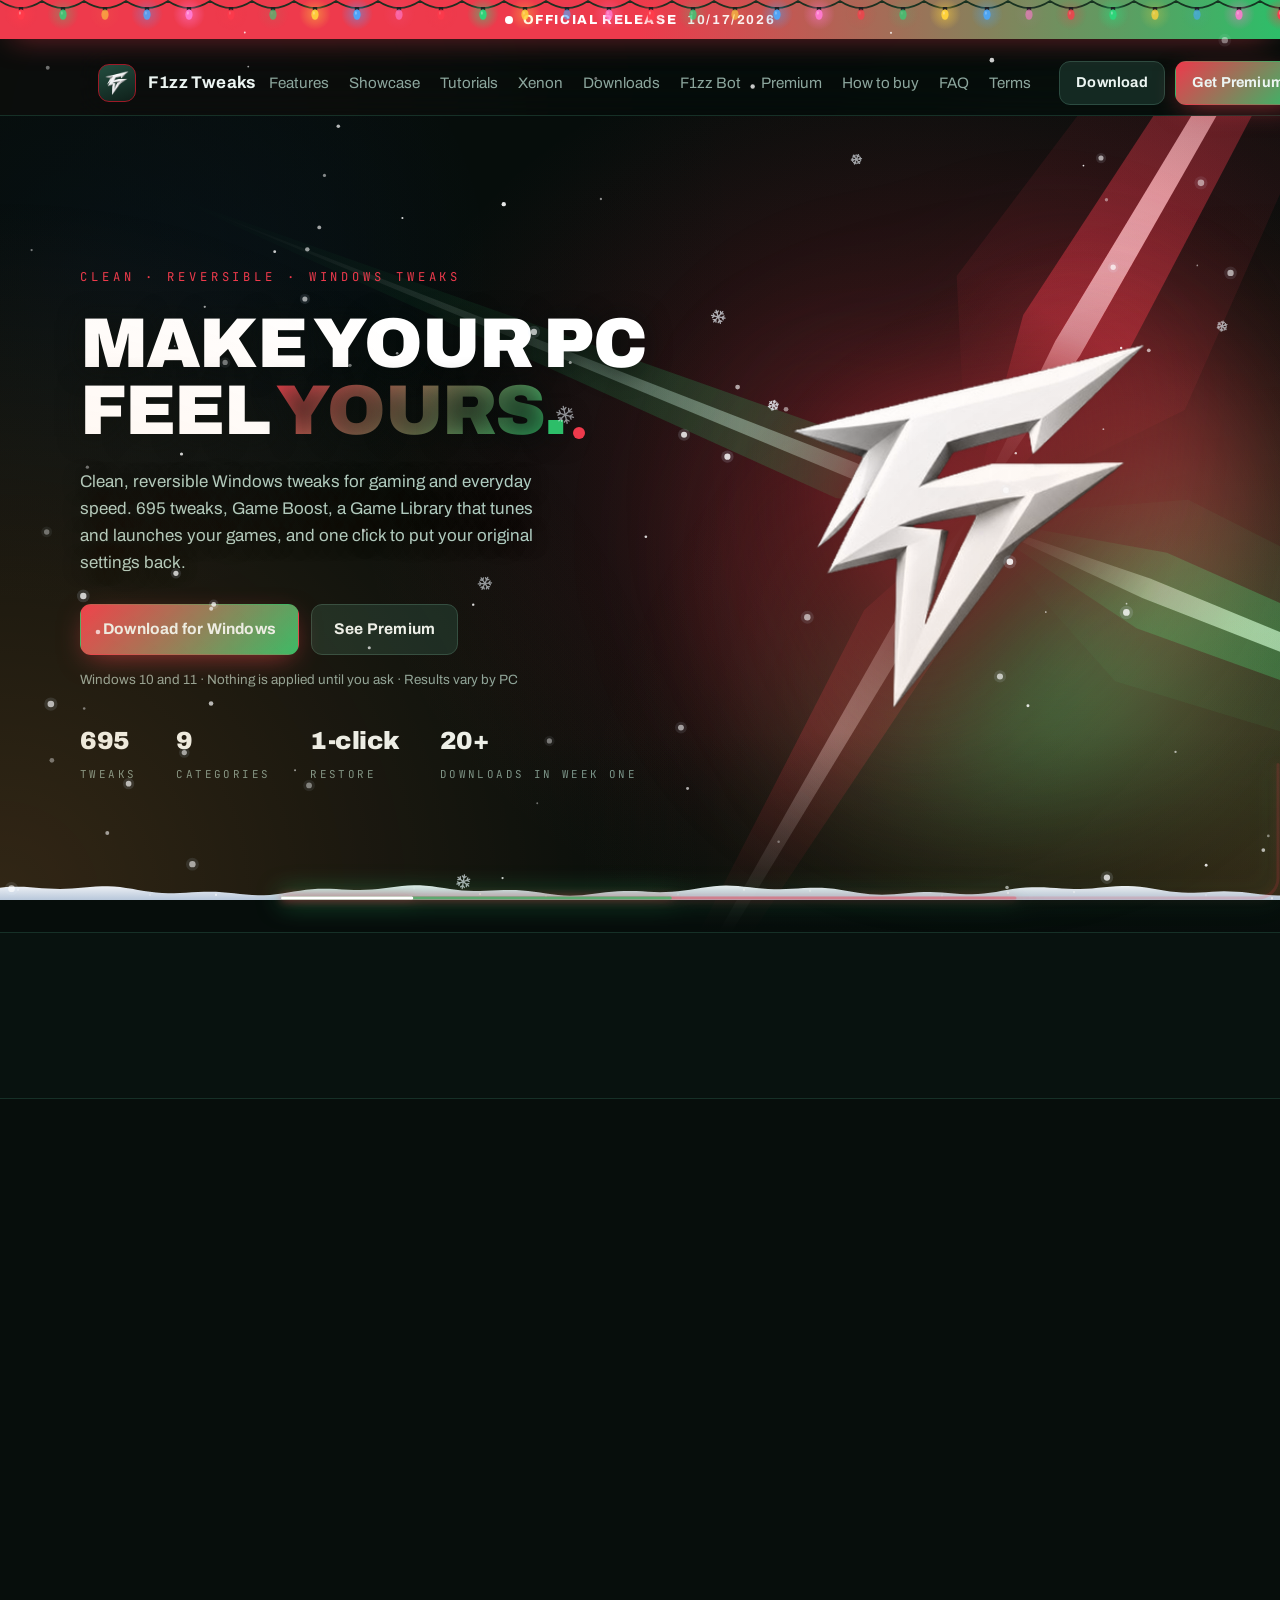
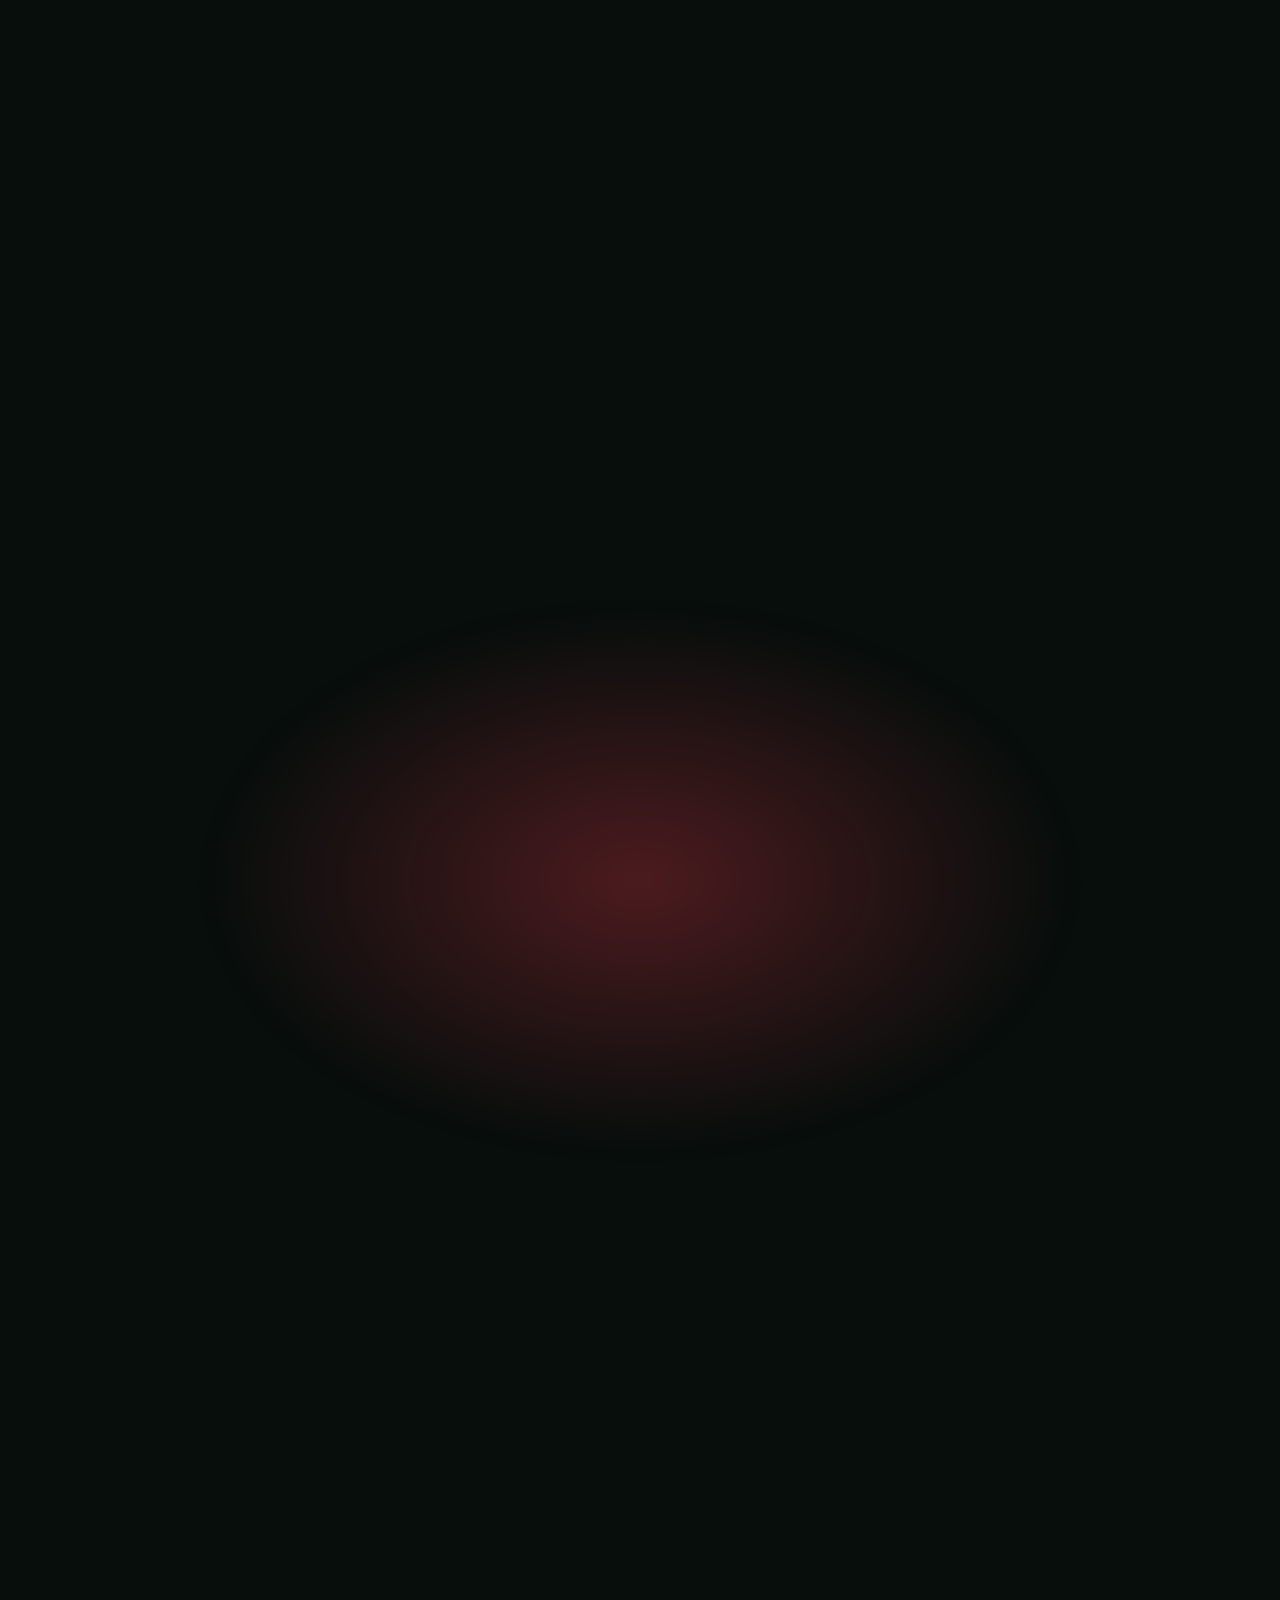
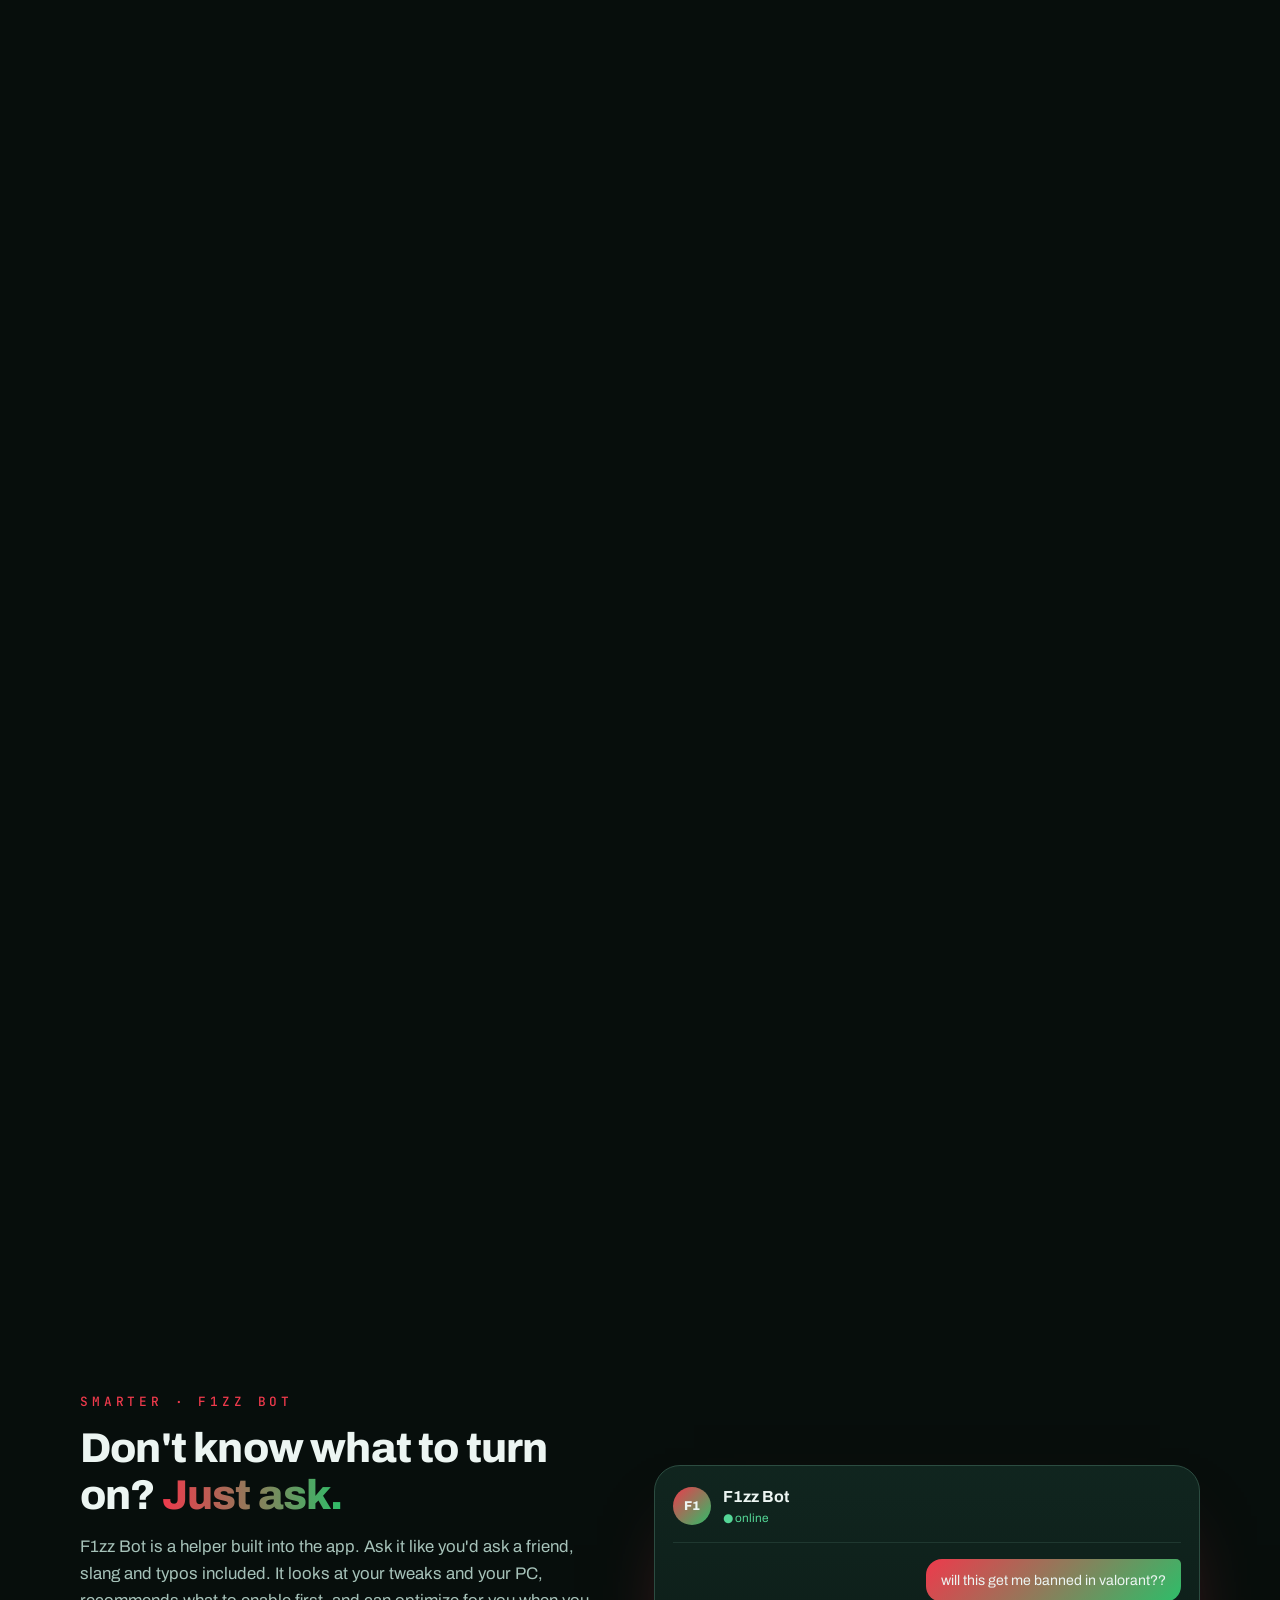
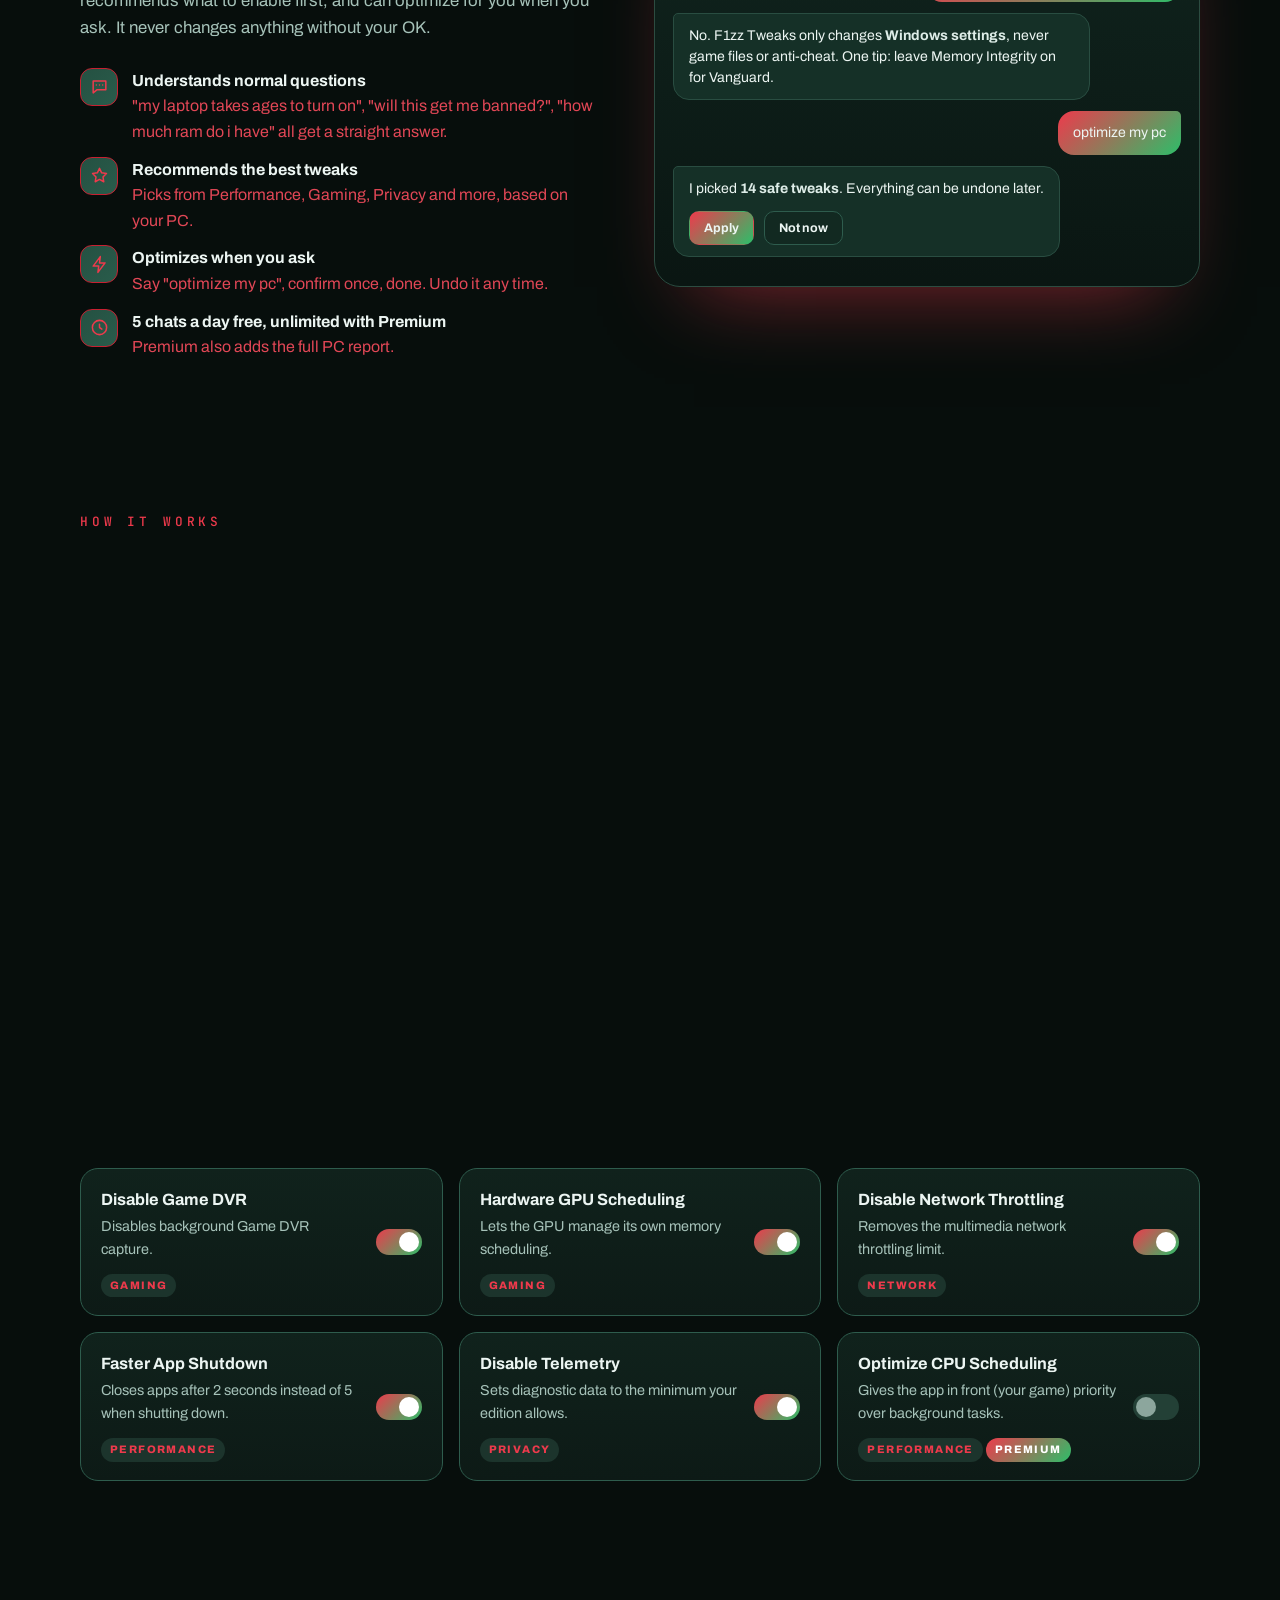
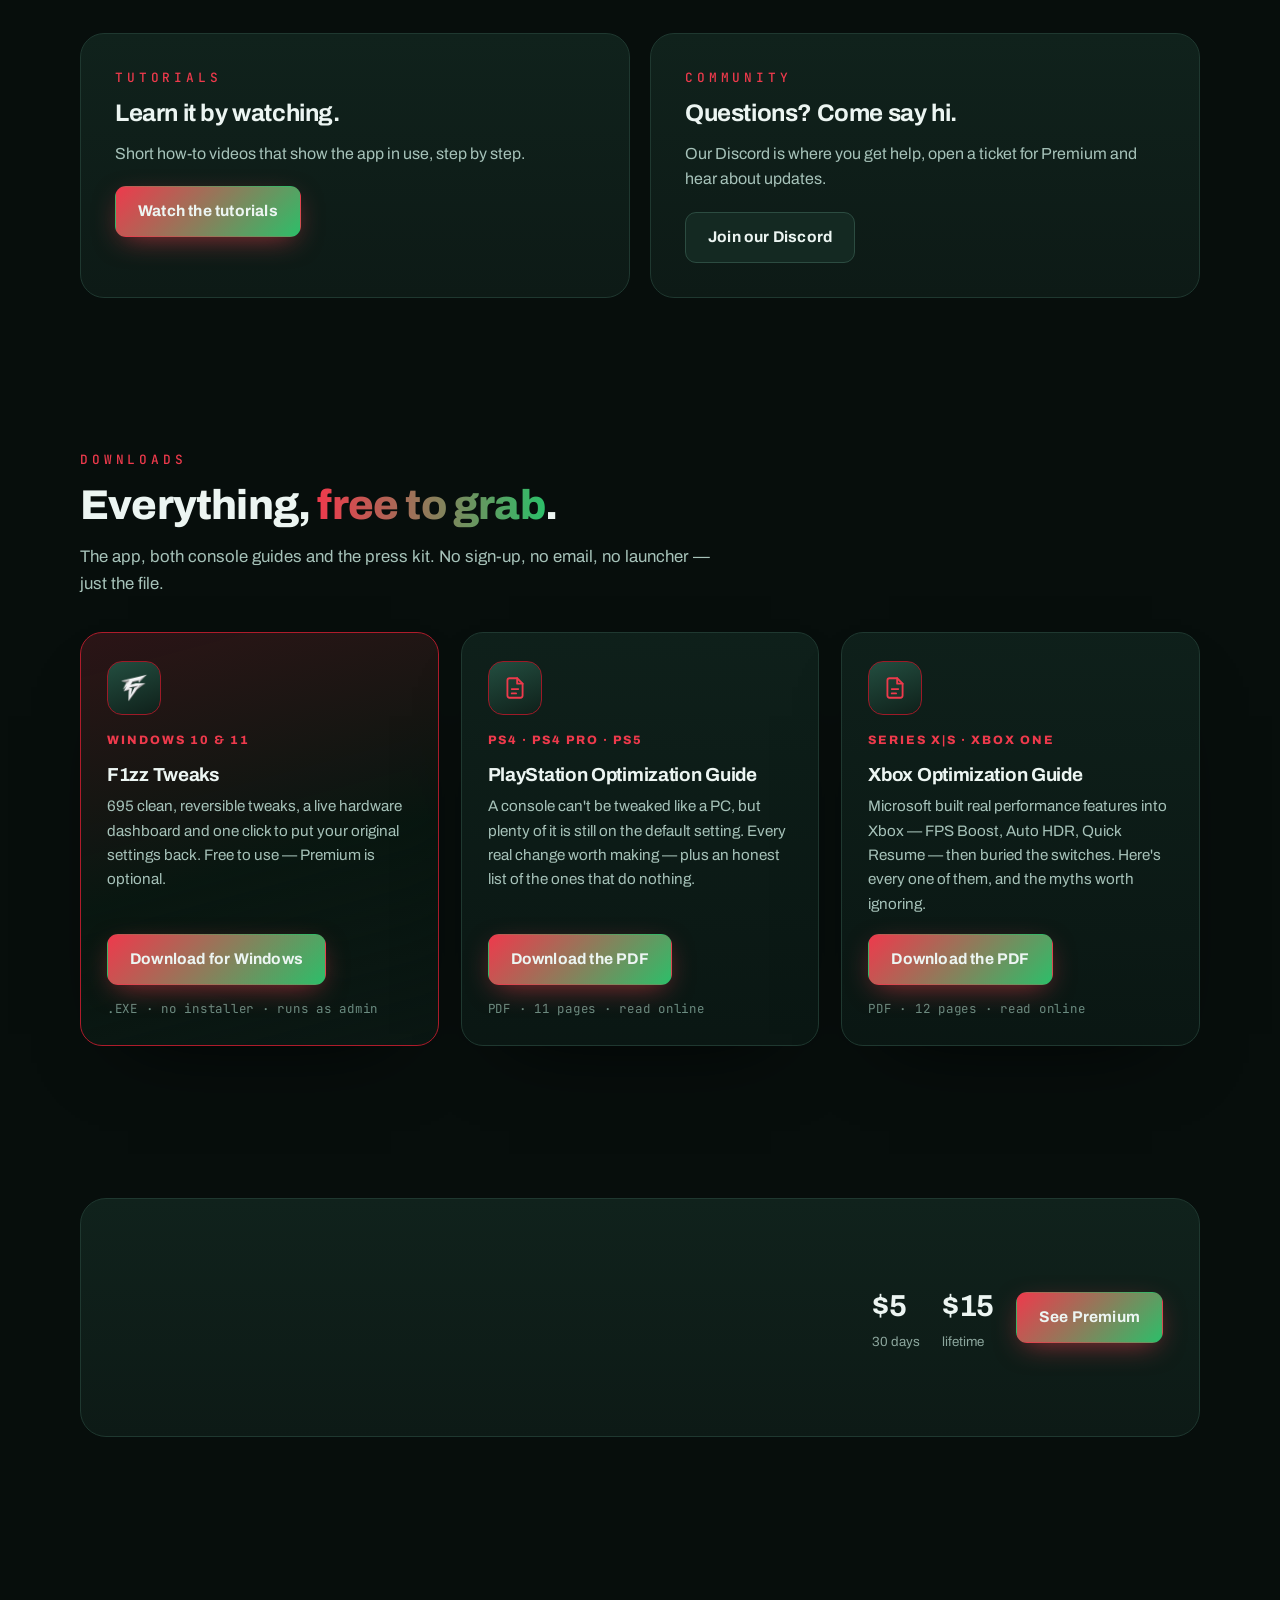
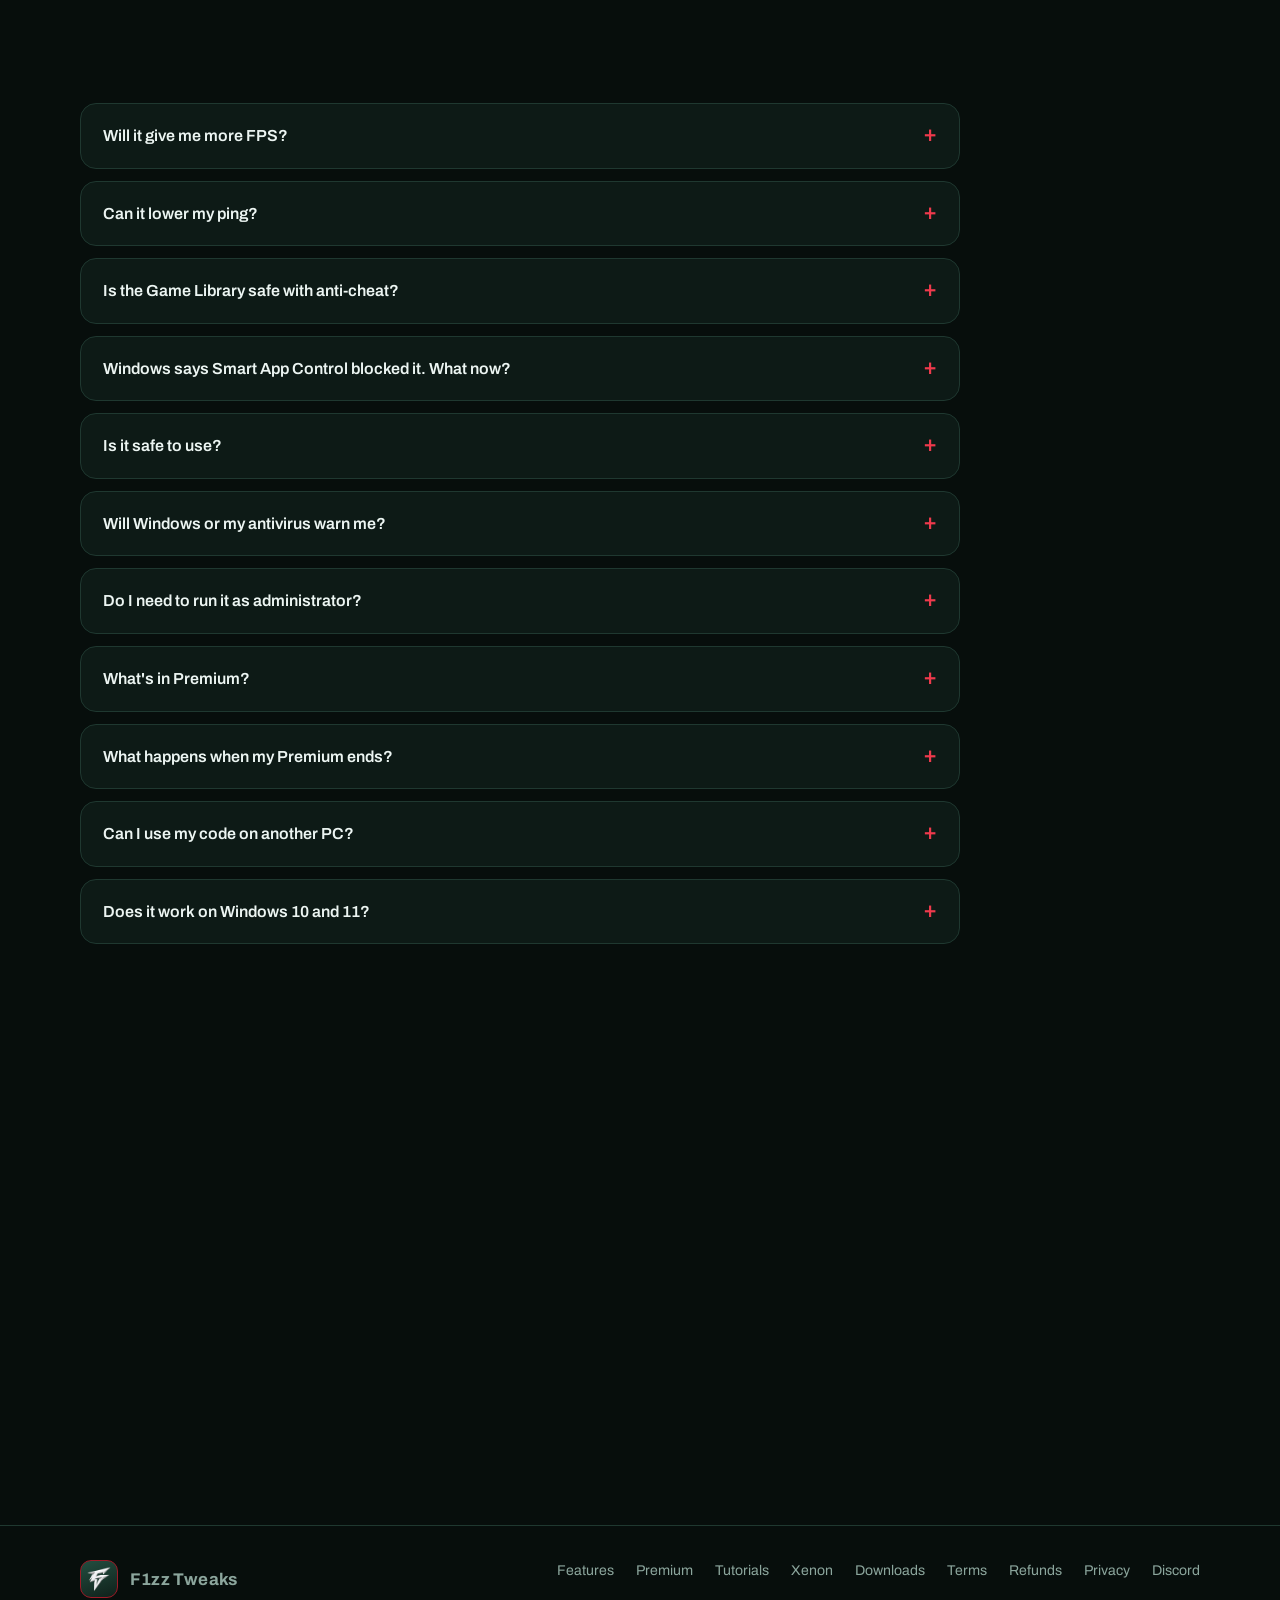
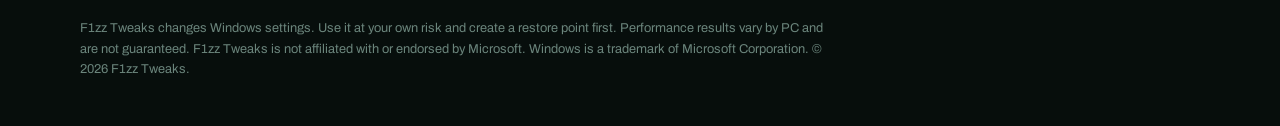
==== index.html @ e8ee7f1e "Add files via upload" ====
<!DOCTYPE html>
<html lang="en">
<head>
<meta charset="utf-8">
<meta name="viewport" content="width=device-width, initial-scale=1">
<title>F1zz Tweaks · Clean, reversible Windows tweaks</title>
<link rel="canonical" href="https://f1zztweaks.com/">
<meta name="description" content="F1zz Tweaks is a free Windows app with 695 reversible tweaks, Game Boost, a Game Library with one-click BOOST and PLAY, a live CPU/GPU dashboard and one-click restore.">
<meta name="theme-color" content="#7c5cff">
<meta property="og:title" content="F1zz Tweaks">
<meta property="og:description" content="Clean, reversible Windows tweaks for gaming and everyday speed.">
<meta property="og:type" content="website">
<meta property="og:site_name" content="F1zz Tweaks">
<meta property="og:url" content="https://f1zztweaks.com/">
<!-- Link preview picture. og-card.gif is the moving one. To go back to a still picture,
     swap og-card.gif for og-image.png below and change the width/height to 1200 x 630. -->
<meta property="og:image" content="https://f1zztweaks.com/og-card.gif">
<meta property="og:image:type" content="image/gif">
<meta property="og:image:width" content="800">
<meta property="og:image:height" content="420">
<meta property="og:image:alt" content="F1zz Tweaks">
<!-- Want a play-button video embed instead of the moving picture? Delete the four lines
     above that start with og:image, then remove the <!- - and - -> around the block below.
<meta property="og:video" content="https://f1zztweaks.com/og-card.mp4">
<meta property="og:video:secure_url" content="https://f1zztweaks.com/og-card.mp4">
<meta property="og:video:type" content="video/mp4">
<meta property="og:video:width" content="1200">
<meta property="og:video:height" content="630">
-->
<meta name="twitter:card" content="summary_large_image">
<meta name="twitter:title" content="F1zz Tweaks">
<meta name="twitter:description" content="Clean, reversible Windows tweaks for gaming and everyday speed.">
<meta name="twitter:image" content="https://f1zztweaks.com/og-image.png">
<link rel="icon" href="/favicon.ico" sizes="32x32">
<link rel="icon" type="image/png" sizes="48x48" href="/favicon-48.png">
<link rel="icon" type="image/png" sizes="96x96" href="/favicon-96.png">
<link rel="icon" type="image/png" sizes="192x192" href="/icon-192.png">
<link rel="apple-touch-icon" href="/apple-touch-icon.png">
<link rel="manifest" href="/site.webmanifest">

<!--
  ╔══════════════════════════════════════════════════════════════════════════╗
  ║  HOW TO EDIT THIS PAGE                                                    ║
  ║  Everything you need to change is in the file site-settings.js (next to    ║
  ║  this one). Links you leave empty turn into   ║
  ║  greyed-out "Coming soon" buttons, so nobody can click a broken link.     ║
  ╚══════════════════════════════════════════════════════════════════════════╝
-->

<script>document.documentElement.className+=' js'</script>
<link rel="preconnect" href="https://fonts.googleapis.com">
<link rel="preconnect" href="https://fonts.gstatic.com" crossorigin>
<link href="https://fonts.googleapis.com/css2?family=Archivo:wght@400;500;600;700;800;900&family=JetBrains+Mono:wght@500;700&display=swap" rel="stylesheet">
<style>
  :root{
    --bg:#09060f; --panel:#110d1a; --panel2:#161022; --stroke:#271f38; --stroke2:#352c4c;
    --text:#f1e7fa; --muted:#8e8ca6; --blue:#7c5cff; --blue2:#b096ff; --violet:#ff5cc8;
    --green:#54d696; --amber:#ffbe50;
    --grad:linear-gradient(135deg,#7c5cff 0%,#ff5cc8 100%);
    --radius:20px;
  }
  *{box-sizing:border-box;margin:0;padding:0}
  html{scroll-behavior:smooth;scroll-padding-top:84px}
  body{
    overflow-x:clip;
    font-family:"Segoe UI",system-ui,-apple-system,Roboto,Helvetica,Arial,sans-serif;
    background:var(--bg); color:var(--text); line-height:1.6; -webkit-font-smoothing:antialiased;
    background-image:
      radial-gradient(900px 500px at 85% -5%, rgba(124,92,255,.2), transparent 60%),
      radial-gradient(700px 480px at 0% 12%, rgba(255,92,200,.10), transparent 60%);
    background-repeat:no-repeat;
  }
  a{color:inherit;text-decoration:none}
  img{max-width:100%}
  .wrap{width:min(1120px,92%);margin-inline:auto}
  .muted{color:var(--muted)}
  .grad-text{background:var(--grad);-webkit-background-clip:text;background-clip:text;color:transparent}

  /* ---------- nav ---------- */
  header{position:sticky;top:0;z-index:50;backdrop-filter:blur(14px);background:rgba(9,7,15,.72);border-bottom:1px solid rgba(38,31,54,.7)}
  .nav{display:flex;align-items:center;gap:28px;height:68px}
  .brand{display:flex;align-items:center;gap:12px;font-weight:700;font-size:1.06rem;letter-spacing:.2px}
  .brand img{width:38px;height:38px;border-radius:11px;background:linear-gradient(160deg,#2a1f52,#140f20);border:1px solid #473780;padding:5px}
  .nav-links{display:flex;gap:24px;margin-left:12px;color:var(--muted);font-size:.95rem}
  .nav-links a:hover{color:var(--text)}
  .nav-cta{margin-left:auto;display:flex;gap:10px}

  /* ---------- buttons ---------- */
  .btn{display:inline-flex;align-items:center;justify-content:center;gap:8px;padding:12px 22px;border-radius:13px;font-weight:600;font-size:.97rem;border:1px solid var(--stroke2);background:#1a1429;color:var(--text);cursor:pointer;transition:transform .15s,border-color .15s,background .15s,box-shadow .15s}
  .btn:hover{border-color:#52467a;background:#241b3a;transform:translateY(-1px)}
  .btn.primary{border-color:transparent;background:var(--grad);box-shadow:0 8px 28px -8px rgba(150,90,255,.65)}
  .btn.primary:hover{box-shadow:0 12px 34px -8px rgba(170,110,255,.85);filter:brightness(1.08)}
  .btn.small{padding:9px 16px;font-size:.9rem;border-radius:11px}
  .btn.block{width:100%}
  .btn.disabled,a[data-need]:not([data-ready]){opacity:.45;pointer-events:none;filter:grayscale(.4)}
  .btn.soon{opacity:.8!important;filter:none!important;letter-spacing:2px;font-weight:800;font-size:.85rem;cursor:default}

  /* ---------- hero ---------- */
  .hero{padding:78px 0 54px;display:grid;grid-template-columns:1.02fr 1fr;gap:54px;align-items:center}
  .pill{display:inline-flex;align-items:center;gap:8px;padding:7px 14px;border-radius:99px;border:1px solid #2e2548;background:rgba(30,20,52,.7);font-size:.82rem;color:var(--blue2);font-weight:600;letter-spacing:.3px}
  .pill i{width:7px;height:7px;border-radius:50%;background:var(--green);box-shadow:0 0 10px var(--green)}
  h1{font-size:clamp(2.4rem,5.4vw,3.9rem);line-height:1.06;letter-spacing:-1.4px;margin:20px 0 18px}
  .lead{font-size:1.14rem;color:#aeaac6;max-width:540px}
  .hero-cta{display:flex;flex-wrap:wrap;gap:12px;margin:30px 0 16px}
  .fine{font-size:.84rem;color:var(--muted)}
  .stats{display:flex;gap:34px;margin-top:34px}
  .stat b{display:block;font-size:1.7rem;letter-spacing:-.5px}
  .stat span{font-size:.84rem;color:var(--muted)}

  /* ---------- app mock ---------- */
  .stage{position:relative}
  .stage::before{content:"";position:absolute;inset:-8% -6%;background:radial-gradient(closest-side,rgba(150,100,255,.34),transparent 72%);filter:blur(10px);z-index:0}
  .app{position:relative;z-index:1;display:grid;grid-template-columns:150px 1fr;border-radius:22px;overflow:hidden;border:1px solid #33295a;background:#0e0a17;box-shadow:0 40px 90px -30px rgba(0,0,0,.9),0 0 0 1px rgba(255,255,255,.02) inset;transform:perspective(1400px) rotateY(-7deg) rotateX(2.5deg);transition:transform .5s}
  .stage:hover .app{transform:perspective(1400px) rotateY(-2deg) rotateX(1deg)}
  .a-side{background:linear-gradient(180deg,#1e1240 0%,#0d0a15 46%);padding:16px 12px;border-right:1px solid #221a30}
  .a-logo{display:flex;align-items:center;gap:8px;font-weight:700;font-size:.78rem;margin-bottom:16px}
  .a-logo img{width:26px;height:26px;border-radius:8px;border:1px solid #473780;background:#1d1538;padding:3px}
  .a-nav{display:flex;flex-direction:column;gap:5px;font-size:.72rem;color:#9a98b4}
  .a-nav div{padding:8px 10px;border-radius:9px}
  .a-nav .act{background:#261552;border:1px solid #5a3fa8;color:#fff;position:relative}
  .a-nav .act::before{content:"";position:absolute;left:0;top:9px;bottom:9px;width:3px;border-radius:3px;background:var(--blue2)}
  .a-live{margin-top:16px;font-size:.62rem;color:#9a98b4}
  .a-bar{height:5px;border-radius:4px;background:#241c34;margin:5px 0 10px;overflow:hidden}
  .a-bar span{display:block;height:100%;border-radius:4px;background:var(--grad)}
  .a-main{padding:16px 16px 18px}
  .a-title{display:flex;justify-content:space-between;align-items:center;margin-bottom:12px}
  .a-title b{font-size:.95rem}
  .a-title span{color:#72728c;font-size:.8rem;letter-spacing:3px}
  .a-pills{display:flex;gap:6px;margin-bottom:12px;flex-wrap:wrap}
  .a-pills i{font-style:normal;font-size:.62rem;padding:4px 10px;border-radius:99px;border:1px solid #2f2644;color:#8e8ca6}
  .a-pills i.on{border-color:#7d5ee0;background:#2c1a63;color:#fff}
  .a-grid{display:grid;grid-template-columns:repeat(2,minmax(0,1fr));gap:9px}
  .card{min-width:0;position:relative;border:1px solid #261e37;border-radius:14px;padding:10px;background:linear-gradient(180deg,#18122a,#130e1d);overflow:hidden}
  .card.on{border-color:#4f3a96}
  .card.on::before{content:"";position:absolute;left:0;right:0;top:0;height:3px;background:var(--grad)}
  .c-top{display:flex;align-items:center;gap:6px}
  .tile{width:22px;height:22px;border-radius:7px;display:grid;place-items:center;background:#201832;border:1px solid #2f2644;flex:none}
  .card.on .tile{background:#301c6c;border-color:#6c49c4}
  .tile svg{width:12px;height:12px;fill:none;stroke:#8e8ca6;stroke-width:2;stroke-linecap:round;stroke-linejoin:round}
  .card.on .tile svg{stroke:var(--blue2)}
  .c-name{font-size:.64rem;font-weight:600;line-height:1.2;flex:1;min-width:0;overflow-wrap:break-word}
  .tg{width:28px;height:16px;border-radius:9px;background:#2e2540;position:relative;flex:none}
  .tg::after{content:"";position:absolute;top:2px;left:2px;width:12px;height:12px;border-radius:50%;background:#a19eb8;transition:.2s}
  .tg.on{background:var(--grad)}
  .tg.on::after{left:14px;background:#fff}
  .c-desc{font-size:.58rem;color:#828098;margin:7px 0 7px;line-height:1.35}
  .chips{display:flex;gap:5px}
  .chip{font-size:.5rem;font-weight:700;letter-spacing:.4px;padding:2px 6px;border-radius:5px}
  .chip.safe{background:#0e3428;color:var(--green)}
  .chip.pro{background:var(--grad);color:#fff}
  .a-live2{display:grid;grid-template-columns:repeat(3,minmax(0,1fr));gap:9px;margin-top:10px}
  .gauge{border:1px solid #261e37;border-radius:14px;padding:10px;background:#130e1d;display:flex;align-items:center;gap:9px}
  .ring{--v:37;width:38px;height:38px;border-radius:50%;background:conic-gradient(var(--blue) calc(var(--v)*1%), #241c34 0);position:relative;flex:none}
  .ring::after{content:"";position:absolute;inset:5px;border-radius:50%;background:#130e1d}
  .gauge small{display:block;font-size:.5rem;color:#72728c;letter-spacing:.8px}
  .gauge b{font-size:.78rem}

  /* ---------- sections ---------- */
  section{padding:76px 0}
  .eyebrow{font-size:.8rem;letter-spacing:2px;font-weight:700;color:var(--blue2);text-transform:uppercase}
  h2{font-size:clamp(1.8rem,3.6vw,2.6rem);letter-spacing:-.8px;line-height:1.15;margin:12px 0 14px}
  .sec-lead{color:#aaa6c2;max-width:640px;font-size:1.05rem}
  .grid3{display:grid;grid-template-columns:repeat(3,1fr);gap:18px;margin-top:40px}
  .feat{padding:26px;border-radius:var(--radius);border:1px solid var(--stroke);background:linear-gradient(180deg,var(--panel2),var(--panel));position:relative;overflow:hidden;transition:border-color .2s,transform .2s}
  .feat::before{content:"";position:absolute;left:24px;right:24px;top:0;height:1px;background:linear-gradient(90deg,transparent,rgba(255,255,255,.2),transparent)}
  .feat:hover{border-color:#463c68;transform:translateY(-3px)}
  .ico{width:44px;height:44px;border-radius:13px;display:grid;place-items:center;background:#1d1538;border:1px solid #463582;margin-bottom:16px}
  .ico svg{width:22px;height:22px;fill:none;stroke:var(--blue2);stroke-width:1.8;stroke-linecap:round;stroke-linejoin:round}
  .feat h3{font-size:1.08rem;margin-bottom:8px}
  .feat p{color:var(--muted);font-size:.95rem}

  /* ---------- plans ---------- */
  .plans{display:grid;grid-template-columns:1fr 1.18fr;gap:20px;margin-top:42px;align-items:stretch}
  .plan{padding:32px;border-radius:24px;border:1px solid var(--stroke);background:linear-gradient(180deg,var(--panel2),var(--panel));display:flex;flex-direction:column}
  .plan.pro{border-color:#593c8f;background:linear-gradient(160deg,#2b1a5a 0%,#150f24 52%);position:relative;box-shadow:0 30px 80px -40px rgba(150,90,255,.55)}
  .tag{align-self:flex-start;font-size:.72rem;font-weight:700;letter-spacing:1.2px;padding:5px 12px;border-radius:99px;background:#20182f;color:var(--muted)}
  .pro .tag{background:var(--grad);color:#fff}
  .plan h3{font-size:1.6rem;margin:16px 0 4px}
  .plan .sub{color:var(--muted);font-size:.95rem;margin-bottom:20px}
  .list{list-style:none;display:grid;gap:11px;margin-bottom:26px}
  .list li{display:flex;gap:11px;font-size:.96rem;color:#cdc7df}
  .list li::before{content:"";width:18px;height:18px;border-radius:50%;flex:none;margin-top:3px;background:#0e3428 url("data:image/svg+xml,%3Csvg xmlns='http://www.w3.org/2000/svg' viewBox='0 0 24 24' fill='none' stroke='%2354d696' stroke-width='3.4' stroke-linecap='round' stroke-linejoin='round'%3E%3Cpath d='M5 12.5l4.5 4.5L19 7.5'/%3E%3C/svg%3E") center/11px no-repeat}
  .pro .list li::before{background-color:#361f60}
  .pchips{display:flex;flex-wrap:wrap;gap:7px;margin:4px 0 26px}
  .pchips span{font-size:.78rem;padding:5px 11px;border-radius:99px;border:1px solid #463170;background:rgba(80,64,170,.18);color:#ddc3fb}
  .price-row{display:grid;grid-template-columns:1fr 1fr;gap:12px;margin-top:auto}
  .opt{border:1px solid #483175;border-radius:16px;padding:16px;background:rgba(12,9,22,.55);display:flex;flex-direction:column;gap:10px}
  .opt .p{font-size:1.9rem;font-weight:800;letter-spacing:-1px}
  .opt .p small{font-size:.82rem;font-weight:500;color:var(--muted);letter-spacing:0}
  .opt .l{font-size:.86rem;color:var(--muted)}
  .note{margin-top:16px;font-size:.84rem;color:var(--muted);display:flex;gap:9px}
  .note b{color:#d2cbe4}

  /* ---------- how ---------- */
  .steps{display:grid;grid-template-columns:repeat(3,1fr);gap:18px;margin-top:40px;counter-reset:s}
  .step{padding:28px;border-radius:var(--radius);border:1px solid var(--stroke);background:var(--panel);position:relative}
  .step::before{counter-increment:s;content:counter(s);display:grid;place-items:center;width:38px;height:38px;border-radius:50%;background:var(--grad);font-weight:800;margin-bottom:16px}
  .step h3{margin-bottom:7px}
  .step p{color:var(--muted);font-size:.95rem}
  .callout{margin-top:22px;padding:18px 22px;border-radius:16px;border:1px solid #40335f;background:rgba(30,22,56,.55);color:#beb9d6;font-size:.95rem}
  .callout b{color:#fff}

  /* ---------- faq ---------- */
  .faq{margin-top:34px;display:grid;gap:12px;max-width:880px}
  details{border:1px solid var(--stroke);border-radius:16px;background:var(--panel);padding:0 22px;transition:border-color .2s}
  details[open]{border-color:#463c68;background:var(--panel2)}
  summary{cursor:pointer;list-style:none;padding:19px 0;font-weight:600;display:flex;justify-content:space-between;gap:16px}
  summary::-webkit-details-marker{display:none}
  summary::after{content:"+";color:var(--blue2);font-size:1.4rem;line-height:1}
  details[open] summary::after{content:"–"}
  details p{padding:0 0 20px;color:#aaa6c2;font-size:.97rem}
  details p + p{margin-top:-8px}

  /* ---------- footer ---------- */
  .cta{margin:20px 0 10px;padding:46px;border-radius:28px;text-align:center;border:1px solid #4c3a8c;background:linear-gradient(135deg,rgba(124,92,255,.2),rgba(255,92,200,.18))}
  .cta h2{margin-top:0}
  .cta .hero-cta{justify-content:center}
  footer{border-top:1px solid var(--stroke);padding:34px 0 46px;margin-top:50px;color:var(--muted);font-size:.88rem}
  .foot{display:flex;flex-wrap:wrap;gap:20px 36px;justify-content:space-between}
  .foot nav{display:flex;gap:22px;flex-wrap:wrap}
  .foot a:hover{color:var(--text)}
  .legal{margin-top:20px;font-size:.8rem;color:#6c6b85;max-width:760px}

  /* ---------- download notice ---------- */
  .dl-notice{position:fixed;left:50%;bottom:26px;transform:translateX(-50%) translateY(20px);opacity:0;pointer-events:none;z-index:80;max-width:92vw;
    padding:14px 22px;border-radius:16px;border:1px solid #4c3a8c;background:rgba(18,13,30,.95);backdrop-filter:blur(12px);
    box-shadow:0 18px 50px -12px rgba(0,0,0,.8);font-size:.95rem;transition:opacity .25s,transform .25s}
  .dl-notice.show{opacity:1;transform:translateX(-50%) translateY(0);pointer-events:auto}
  .dl-notice b{display:block}
  .dl-notice span{color:var(--muted);font-size:.88rem}
  .dl-notice a{color:var(--blue2);text-decoration:underline}


  /* ═════════════ v3 look: aurora, glass, motion ═════════════ */
  .js .reveal{opacity:0;transform:translateY(26px);transition:opacity .75s cubic-bezier(.2,.7,.2,1),transform .75s cubic-bezier(.2,.7,.2,1);transition-delay:var(--d,0s)}
  .js .reveal.in{opacity:1;transform:none}
  body{background-image:none}
  .aurora{position:fixed;inset:0;z-index:-1;overflow:hidden;pointer-events:none}
  .aurora i{position:absolute;border-radius:50%;filter:blur(100px);will-change:transform}
  .aurora i:nth-child(1){width:640px;height:640px;left:-160px;top:-180px;background:#6a3dff;opacity:.5;animation:drift1 26s ease-in-out infinite alternate}
  .aurora i:nth-child(2){width:560px;height:560px;right:-140px;top:4%;background:#ff3fb4;opacity:.28;animation:drift2 30s ease-in-out infinite alternate}
  .aurora i:nth-child(3){width:520px;height:520px;left:28%;top:52%;background:#2d6bff;opacity:.2;animation:drift3 34s ease-in-out infinite alternate}
  @keyframes drift1{to{transform:translate(180px,140px) scale(1.15)}}
  @keyframes drift2{to{transform:translate(-160px,200px) scale(.9)}}
  @keyframes drift3{to{transform:translate(120px,-160px) scale(1.2)}}
  html{scroll-padding-top:98px}
  header{background:none;border:0;backdrop-filter:none;padding-top:12px}
  .nav{height:64px;padding:0 14px 0 18px;border:1px solid var(--stroke2);border-radius:20px;background:rgba(14,10,24,.66);backdrop-filter:blur(18px);box-shadow:0 18px 44px -22px rgba(0,0,0,.85)}
  .nav-links a{position:relative;padding:4px 0}
  .nav-links a::after{content:"";position:absolute;left:0;right:0;bottom:-2px;height:2px;border-radius:2px;background:var(--grad);transform:scaleX(0);transform-origin:left;transition:transform .25s}
  .nav-links a:hover::after{transform:scaleX(1)}
  .grad-text{background-image:linear-gradient(90deg,#8d6bff,#ff5cc8,#8d6bff);background-size:200% auto;animation:shine 7s linear infinite}
  @keyframes shine{to{background-position:200% center}}
  h1{font-size:clamp(2.5rem,5.8vw,4.3rem);letter-spacing:-2px}
  .btn.primary{position:relative;overflow:hidden}
  .btn.primary::after{content:"";position:absolute;top:0;bottom:0;width:60px;left:-90px;background:linear-gradient(100deg,transparent,rgba(255,255,255,.35),transparent);transform:skewX(-20deg);transition:left .6s}
  .btn.primary:hover::after{left:calc(100% + 40px)}
  .pill i{animation:pulse 2s ease-in-out infinite}
  @keyframes pulse{50%{box-shadow:0 0 0 6px rgba(84,214,150,0)}0%{box-shadow:0 0 0 0 rgba(84,214,150,.5)}}

  /* app preview: top tabs + bottom stats bar, like the real app */
  .app{grid-template-columns:1fr;grid-template-rows:auto 1fr auto}
  .a-head{display:flex;align-items:center;gap:10px;padding:10px 12px;border-bottom:1px solid #251c3a;background:linear-gradient(90deg,#2a1a5c,#120d1d)}
  .a-logo{margin:0}
  .a-tabs{display:flex;align-items:center;gap:3px;margin-left:6px}
  .a-tabs span{width:26px;height:26px;border-radius:9px;display:grid;place-items:center;color:#9a94b0}
  .a-tabs span.act{width:auto;padding:0 10px 0 7px;gap:6px;display:flex;align-items:center;background:#2c1a63;border:1px solid #5a3fa8;color:#fff;font-size:.62rem;font-weight:600}
  .a-tabs svg{width:13px;height:13px;fill:none;stroke:currentColor;stroke-width:2;stroke-linecap:round;stroke-linejoin:round}
  .a-dots{margin-left:auto;display:flex;gap:4px}
  .a-dots i{width:9px;height:9px;border-radius:50%;background:linear-gradient(135deg,#7c5cff,#ff5cc8)}
  .a-dots i:nth-child(2){background:linear-gradient(135deg,#20c48a,#54e2aa)}
  .a-dots i:nth-child(3){background:linear-gradient(135deg,#ff7a46,#ffaa70)}
  .a-dots i:nth-child(4){background:linear-gradient(135deg,#ffbc34,#ffd676)}
  .a-dots i:nth-child(5){background:linear-gradient(135deg,#3cdcc8,#82f0e1)}
  .a-foot{display:flex;gap:14px;align-items:center;padding:9px 14px;border-top:1px solid #251c3a;font-size:.56rem;letter-spacing:.6px;color:#9a94b0;background:#0e0a17}
  .a-foot .mb{flex:1;min-width:0}
  .a-foot .a-bar{margin:4px 0 0}
  .a-foot em{font-style:normal;color:#b096ff;font-weight:700}
  .float{position:absolute;z-index:3;padding:11px 15px;border-radius:16px;background:rgba(22,15,38,.82);border:1px solid #3a2e5c;backdrop-filter:blur(12px);box-shadow:0 22px 50px -18px rgba(0,0,0,.85);font-size:.78rem;animation:bob 6.5s ease-in-out infinite}
  .float b{display:block;font-size:.84rem}
  .float span{color:var(--muted);font-size:.74rem}
  .float.f1{right:-18px;top:-22px}
  .float.f2{left:-26px;bottom:34px;animation-delay:-3s;display:flex;align-items:center;gap:12px}
  .float .ring{width:42px;height:42px}
  .float .ring::after{background:#18102a}
  @keyframes bob{50%{transform:translateY(-9px)}}

  /* category marquee */
  .marquee{overflow:hidden;border-block:1px solid var(--stroke);background:rgba(16,11,28,.55);backdrop-filter:blur(6px);padding:15px 0;margin:6px 0 0;-webkit-mask-image:linear-gradient(90deg,transparent,#000 8%,#000 92%,transparent);mask-image:linear-gradient(90deg,transparent,#000 8%,#000 92%,transparent)}
  .marquee div{display:flex;gap:44px;width:max-content;animation:scrollx 34s linear infinite;font-weight:700;letter-spacing:2px;font-size:.82rem;color:#8f88a8;text-transform:uppercase}
  .marquee span::before{content:"✦";color:var(--violet);margin-right:44px}
  @keyframes scrollx{to{transform:translateX(-50%)}}

  /* bento features + spotlight cards */
  .grid3 .feat:nth-child(1),.grid3 .feat:nth-child(4),.grid3 .feat:nth-child(8){grid-column:span 2}
  .feat,.plan,.step,.opt{--mx:50%;--my:-40%}
  .feat::after,.step::after{content:"";position:absolute;inset:0;border-radius:inherit;background:radial-gradient(280px circle at var(--mx) var(--my),rgba(190,160,255,.12),transparent 62%);opacity:0;transition:opacity .3s;pointer-events:none}
  .feat:hover::after,.step:hover::after{opacity:1}
  .feat,.step,.plan{backdrop-filter:blur(6px)}
  .ico{background:linear-gradient(135deg,#2a1a5c,#3d1f66);border-color:#5a3fa8}

  /* F1zz Bot section */
  .bot-grid{display:grid;grid-template-columns:1fr 1.05fr;gap:54px;align-items:center}
  .chat-mock{border:1px solid var(--stroke2);border-radius:26px;background:linear-gradient(180deg,rgba(24,16,42,.9),rgba(14,10,24,.9));padding:18px;box-shadow:0 40px 80px -40px rgba(120,80,255,.55)}
  .ch-head{display:flex;align-items:center;gap:12px;padding-bottom:14px;border-bottom:1px solid var(--stroke);margin-bottom:16px}
  .ch-av{width:38px;height:38px;border-radius:50%;display:grid;place-items:center;font-weight:800;font-size:.8rem;background:var(--grad)}
  .ch-head small{display:block;color:var(--green);font-size:.74rem}
  .bub{width:fit-content;max-width:82%;padding:11px 15px;border-radius:16px;font-size:.88rem;line-height:1.5;margin-bottom:11px}
  .bub.bot{background:#1d1530;border:1px solid #33294d;border-top-left-radius:5px}
  .bub.me{margin-left:auto;background:var(--grad);border-top-right-radius:5px}
  .bub b{color:#d9ccff}
  .bub.bot ul{margin:6px 0 0 18px;color:#c9c0e0}
  .ch-act{display:flex;gap:10px;margin-top:4px}
  .ch-act span{font-size:.78rem;font-weight:700;padding:7px 14px;border-radius:10px;border:1px solid #3a2e5c;background:#1a1229}
  .ch-act span.go{background:var(--grad);border-color:transparent}
  .perks{list-style:none;display:grid;gap:12px;margin-top:26px}
  .perks li{display:flex;gap:14px;align-items:flex-start;color:#cfc8e4}
  .perks li b{display:block;color:var(--text)}
  .perks .pi{width:38px;height:38px;border-radius:12px;display:grid;place-items:center;flex:none;background:linear-gradient(135deg,#2a1a5c,#3d1f66);border:1px solid #5a3fa8}
  .perks .pi svg{width:19px;height:19px;fill:none;stroke:#c7b5ff;stroke-width:1.9;stroke-linecap:round;stroke-linejoin:round}
  .cta{background:linear-gradient(135deg,rgba(124,92,255,.22),rgba(255,92,200,.18));position:relative;overflow:hidden}
  @media (max-width:940px){
    .bot-grid{grid-template-columns:1fr}
    .float{display:none}
    .grid3 .feat:nth-child(n){grid-column:auto}
  }
  @media (max-width:620px){
    .a-tabs span:not(.act){display:none}
    .a-head{padding:9px}
  }
  @media (prefers-reduced-motion:reduce){.aurora i,.marquee div,.float,.grad-text,.pill i{animation:none!important}.js .reveal{opacity:1;transform:none}}

  @media (max-width:940px){
    .hero{grid-template-columns:1fr;padding-top:48px}
    .app{transform:none}.stage:hover .app{transform:none}
    .stage::before{inset:0}
    .grid3,.steps{grid-template-columns:1fr 1fr}
    .plans{grid-template-columns:1fr}
    .nav-links{display:none}
  }
  @media (max-width:620px){
    .grid3,.steps{grid-template-columns:1fr}
    .price-row{grid-template-columns:1fr}
    .app{grid-template-columns:1fr}.a-side{display:none}
    .stage::before{inset:0}
    .stats{gap:22px;flex-wrap:wrap}
    .cta{padding:30px 20px}
    .nav-cta .btn:not(.primary){display:none}
  }
  @media (prefers-reduced-motion:reduce){*{transition:none!important;scroll-behavior:auto!important}.app{transform:none}}
  /* ═════════════ video showcase ═════════════ */
  #showcase[hidden],[data-showcase-link][hidden]{display:none}
  .vshow{margin-top:38px;position:relative}
  .vshow::before{content:"";position:absolute;inset:-6% -4%;background:radial-gradient(closest-side,rgba(150,100,255,.3),transparent 72%);filter:blur(14px);z-index:0;pointer-events:none}
  .vframe{position:relative;z-index:1;border-radius:24px;overflow:hidden;border:1px solid #3a2e5c;background:#0e0a17;box-shadow:0 40px 90px -30px rgba(0,0,0,.9),0 0 0 1px rgba(255,255,255,.02) inset}
  .vbar{display:flex;align-items:center;gap:7px;padding:11px 16px;background:linear-gradient(90deg,#2a1a5c,#120d1d);border-bottom:1px solid #251c3a;font-size:.82rem;color:#c9c2e2}
  .vbar i{width:10px;height:10px;border-radius:50%;background:linear-gradient(135deg,#7c5cff,#ff5cc8)}
  .vbar i:nth-child(2){background:linear-gradient(135deg,#20c48a,#54e2aa)}
  .vbar i:nth-child(3){background:linear-gradient(135deg,#ffbc34,#ffd676)}
  .vbar b{margin-left:8px;font-weight:600;white-space:nowrap;overflow:hidden;text-overflow:ellipsis}
  .vstage{position:relative;aspect-ratio:16/9;background:radial-gradient(600px 300px at 30% 20%,#2a1a5c,#0a0710 70%)}
  .vstage video,.vstage iframe,.vstage .vposter{position:absolute;inset:0;width:100%;height:100%;border:0;display:block;background:#000}
  .vstage .vposter{object-fit:cover;background:none}
  .vlite{position:absolute;inset:0;display:grid;place-items:center;cursor:pointer;border:0;background:transparent;color:#fff;font:inherit}
  .vlite .pbtn{width:84px;height:84px;border-radius:50%;display:grid;place-items:center;background:var(--grad);box-shadow:0 14px 44px -8px rgba(170,110,255,.8);transition:transform .2s}
  .vlite:hover .pbtn{transform:scale(1.08)}
  .vlite svg{width:34px;height:34px;fill:#fff;margin-left:4px}
  .vtabs{display:grid;grid-template-columns:repeat(auto-fit,minmax(210px,1fr));gap:14px;margin-top:20px;position:relative;z-index:1}
  .vtabs:empty{display:none}
  .vtab{text-align:left;font:inherit;color:inherit;padding:16px 18px;border-radius:16px;border:1px solid var(--stroke);background:linear-gradient(180deg,var(--panel2),var(--panel));cursor:pointer;transition:border-color .2s,transform .2s,background .2s}
  .vtab:hover{border-color:#463c68;transform:translateY(-2px)}
  .vtab.on{border-color:#6a52b8;background:linear-gradient(160deg,#2b1a5a 0%,#150f24 70%);box-shadow:0 20px 50px -28px rgba(150,90,255,.7)}
  .vtab .n{display:inline-grid;place-items:center;width:24px;height:24px;border-radius:50%;margin-bottom:10px;font-size:.78rem;font-weight:800;background:#241c34;color:var(--muted)}
  .vtab.on .n{background:var(--grad);color:#fff}
  .vtab b{display:block;font-size:.98rem;margin-bottom:3px}
  .vtab span{display:block;color:var(--muted);font-size:.86rem;line-height:1.45}
  /* ═════════════ top banner: logo + 360° light beams, kept inside its box ═════════════ */
  .banner{position:relative;margin-top:20px;height:clamp(300px,36vw,430px);border-radius:30px;overflow:hidden;isolation:isolate;
    border:1px solid #3a2e5c;background:radial-gradient(120% 140% at 50% 50%,#150d2c 0%,#0a0710 70%);
    box-shadow:0 40px 100px -40px rgba(124,92,255,.55),0 0 0 1px rgba(255,255,255,.02) inset}
  .banner canvas{position:absolute;inset:0;width:100%;height:100%;display:block;z-index:0}
  .banner::before{content:"";position:absolute;inset:0;z-index:1;pointer-events:none;
    background:radial-gradient(closest-side at 50% 50%,rgba(9,6,15,.9) 0%,rgba(9,6,15,.55) 45%,transparent 100%) center/min(620px,92%) 78% no-repeat}
  .banner::after{content:"";position:absolute;inset:0;z-index:3;pointer-events:none;border-radius:inherit;
    box-shadow:inset 0 0 90px 10px rgba(9,6,15,.65)}
  .banner-in{position:relative;z-index:2;height:100%;display:flex;flex-direction:column;align-items:center;justify-content:center;gap:10px;text-align:center;padding:0 16px}
  .banner-in img{width:clamp(84px,11vw,140px);height:auto;filter:drop-shadow(0 0 26px rgba(150,110,255,.75)) drop-shadow(0 6px 18px rgba(0,0,0,.6))}
  .banner-name{font-size:clamp(2.1rem,6.2vw,4.4rem);font-weight:800;letter-spacing:-1.5px;line-height:1.05}
  .banner-name span{background:linear-gradient(90deg,#8d6bff,#ff5cc8);-webkit-background-clip:text;background-clip:text;color:transparent}
  .banner-tag{font-size:clamp(.72rem,1.5vw,.92rem);letter-spacing:3px;text-transform:uppercase;font-weight:700;color:#b9b2d4}
  @keyframes bn-logo{from{opacity:0;transform:scale(.55);filter:blur(10px) drop-shadow(0 0 26px rgba(150,110,255,.75))}to{opacity:1;transform:none}}
  @keyframes bn-wipe{from{clip-path:inset(0 100% 0 0);transform:translateX(-16px)}to{clip-path:inset(0 0 0 0);transform:none}}
  @keyframes bn-fade{from{opacity:0;transform:translateY(8px)}to{opacity:1;transform:none}}
  .js .banner-in img{animation:bn-logo .9s cubic-bezier(.2,.8,.2,1) .05s both}
  .js .banner-name{animation:bn-wipe .95s cubic-bezier(.2,.75,.2,1) .3s both}
  .js .banner-tag{animation:bn-fade .8s ease .75s both}
  @media (max-width:620px){.banner{border-radius:22px}.banner-tag{letter-spacing:1.4px}}
  @media (prefers-reduced-motion:reduce){.js .banner-in img,.js .banner-name,.js .banner-tag{animation:none}}
  .stat[hidden]{display:none}

  /* release announcement bar (scrolls away, sits above the sticky nav) */
  .release-bar{position:relative;z-index:60;display:flex;align-items:center;justify-content:center;gap:10px;padding:9px 16px;text-align:center;font-size:.82rem;font-weight:800;letter-spacing:1.6px;text-transform:uppercase;color:#fff;background:linear-gradient(90deg,#5b3df0,#b23cff 50%,#ff3f9e);box-shadow:0 8px 30px -12px rgba(160,70,255,.7)}
  .release-bar i{width:8px;height:8px;border-radius:50%;background:#fff;box-shadow:0 0 0 0 rgba(255,255,255,.7);animation:relpulse 2s infinite;flex:none}
  .release-bar span{opacity:.92;font-weight:700}
  @keyframes relpulse{70%{box-shadow:0 0 0 9px rgba(255,255,255,0)}100%{box-shadow:0 0 0 0 rgba(255,255,255,0)}}
  @media (max-width:620px){.release-bar{font-size:.68rem;letter-spacing:1px;padding:8px 12px}}
  @media (prefers-reduced-motion:reduce){.release-bar i{animation:none}}

  /* menu: keep every label on one line now that there are more links */
  .brand,.nav-links a,.nav-cta .btn{white-space:nowrap}
  .nav-links{gap:20px}
  @media (max-width:1180px){.nav-links{gap:14px;font-size:.88rem}}
  @media (max-width:1060px){.nav-links a[href="#showcase"],.nav-links a[href="#how"]{display:none}}

  /* more sections + premium teaser */
  .tkgrid{display:grid;grid-template-columns:repeat(auto-fit,minmax(min(100%,330px),1fr));gap:16px;margin-top:38px}
  .tk{display:flex;align-items:center;justify-content:space-between;gap:16px;padding:18px 20px;border-radius:18px;border:1px solid #3a2e5c;background:linear-gradient(180deg,var(--panel2),var(--panel))}
  .tk b{display:block;font-size:1.02rem;margin-bottom:2px}
  .tk p{color:#aaa6c2;font-size:.9rem;margin:0 0 10px}
  .tkt{display:inline-block;font-size:.68rem;font-weight:800;letter-spacing:1.4px;text-transform:uppercase;padding:3px 9px;border-radius:99px;background:#241c34;color:var(--blue2)}
  .tkp{background:var(--grad);color:#fff}
  .sw{flex:none;position:relative;width:46px;height:26px;border-radius:99px;background:#2a2340}
  .sw::after{content:"";position:absolute;top:3px;left:3px;width:20px;height:20px;border-radius:50%;background:#8e8ca6;transition:transform .2s}
  .sw.on{background:var(--grad)}
  .sw.on::after{transform:translateX(20px);background:#fff}
  .duo{display:grid;grid-template-columns:1fr 1fr;gap:20px}
  @media (max-width:760px){.duo{grid-template-columns:1fr}}
  .dcard{padding:34px;border-radius:24px;border:1px solid var(--stroke);background:linear-gradient(180deg,var(--panel2),var(--panel))}
  .dcard h3{font-size:1.5rem;letter-spacing:-.4px;margin:6px 0 8px}
  .dcard p{color:#aaa6c2;margin-bottom:20px}
  .teaser{display:flex;align-items:center;justify-content:space-between;gap:28px;flex-wrap:wrap;padding:34px 36px;border-radius:26px;border:1px solid var(--stroke);background:linear-gradient(180deg,var(--panel2),var(--panel))}
  .teaser h2{margin-bottom:8px}
  .teaser-side{display:flex;align-items:center;gap:22px;flex-wrap:wrap}
  .tprices{display:flex;gap:22px}
  .tprices div{display:grid}
  .tprices b{font-size:1.9rem;letter-spacing:-.5px}
  .tprices small{color:var(--muted)}

  /* ══════════════════════ V3 LOOK ══════════════════════ */
  :root{ --ink:#07060d; --line:#1b1630; }
  body{font-family:"Archivo","Segoe UI",system-ui,-apple-system,Roboto,Helvetica,Arial,sans-serif}
  h1,h2,h3,h4,.brand,.btn,.stat b,.tprices b{font-family:"Archivo","Segoe UI",system-ui,sans-serif}
  h2{font-weight:800;letter-spacing:-.8px}
  .btn{border-radius:11px;font-weight:700;letter-spacing:.2px}
  .eyebrow{font-family:"JetBrains Mono",ui-monospace,SFMono-Regular,Menlo,monospace;letter-spacing:.3em;font-weight:500}

  /* ---------- hero ---------- */
  .hero2{position:relative;overflow:hidden;isolation:isolate;
    background:
      radial-gradient(64% 82% at 73% 46%, rgba(124,92,255,.30), transparent 70%),
      radial-gradient(54% 72% at 93% 80%, rgba(255,92,200,.20), transparent 70%),
      radial-gradient(46% 60% at 6% 18%, rgba(45,107,255,.16), transparent 70%),
      var(--ink);
    border-bottom:1px solid var(--line);display:block;min-height:min(82vh,730px)}
  .hero2 canvas{position:absolute;inset:0;width:100%;height:100%;display:block;z-index:0}
  .hero2::before{content:"";position:absolute;inset:0;z-index:1;pointer-events:none;
    background:
      linear-gradient(90deg, rgba(7,6,13,.70) 0%, rgba(7,6,13,.42) 30%, rgba(7,6,13,0) 58%),
      radial-gradient(98% 108% at 70% 50%, transparent 0%, rgba(7,6,13,.18) 60%, rgba(7,6,13,.74) 94%)}
  .hero2::after{content:"";position:absolute;left:0;right:0;bottom:0;height:200px;z-index:1;pointer-events:none;
    background:linear-gradient(180deg,transparent,var(--ink))}
  .hero2-grid{position:relative;z-index:2;display:grid;grid-template-columns:1.14fr .86fr;gap:44px;
    align-items:center;padding:clamp(54px,6vw,76px) 0 clamp(50px,5.5vw,70px)}

  .kicker{font-family:"JetBrains Mono",ui-monospace,SFMono-Regular,Menlo,monospace;
    font-size:.76rem;letter-spacing:.32em;text-transform:uppercase;color:var(--blue2);margin-bottom:24px}
  .hero2 h1{font-size:clamp(2.4rem,5.5vw,4.4rem);font-weight:900;line-height:.94;letter-spacing:-.025em;
    text-transform:uppercase;color:#fff;margin:0 0 24px;text-shadow:0 2px 26px rgba(7,6,13,.85)}
  .hero2 h1 em{font-style:normal;background:var(--grad);-webkit-background-clip:text;background-clip:text;color:transparent}
  .hero2 h1 .dot{color:var(--violet);position:relative;padding-right:.34em}
  .hero2 h1 .dot::after{content:"";position:absolute;right:.06em;bottom:.14em;width:.17em;height:.17em;
    border-radius:50%;background:var(--blue2)}
  .hero2 .lead{font-size:1.06rem;color:#b3aecd;max-width:470px;text-shadow:0 2px 18px rgba(7,6,13,.9)}
  .hero2 .hero-cta{margin:28px 0 14px}
  .hstats{gap:40px;margin-top:30px;flex-wrap:wrap}
  .hstats .stat b{font-size:1.55rem;font-weight:900;letter-spacing:-.5px}
  .hstats .stat span{font-family:"JetBrains Mono",ui-monospace,monospace;font-size:.68rem;
    letter-spacing:.22em;text-transform:uppercase;color:#7d7895}

  .hero2-mark{position:relative;display:grid;place-items:center;min-height:clamp(300px,34vw,440px)}
  .hero2-mark::before{content:"";position:absolute;width:min(640px,118%);aspect-ratio:1;border-radius:50%;
    background:conic-gradient(from 0deg,rgba(124,92,255,0) 0deg,rgba(124,92,255,.55) 70deg,
      rgba(255,92,200,.5) 150deg,rgba(124,92,255,.18) 230deg,rgba(124,92,255,0) 360deg);
    filter:blur(64px);animation:markspin 22s linear infinite;z-index:-1}
  .hero2-mark img{width:min(430px,88%);height:auto;
    filter:drop-shadow(0 0 54px rgba(124,92,255,.5)) drop-shadow(0 26px 70px rgba(0,0,0,.85));
    animation:markfloat 9s ease-in-out infinite}
  @keyframes markspin{to{transform:rotate(360deg)}}
  @keyframes markfloat{0%,100%{transform:translateY(-10px)}50%{transform:translateY(10px)}}

  /* ---------- numbered value strip ---------- */
  .vstrip{background:#0a0812;border-bottom:1px solid var(--line);padding:0}
  .vs-grid{display:grid;grid-template-columns:repeat(4,1fr)}
  .vs{display:flex;gap:16px;padding:34px 30px 34px 0;border-right:1px solid #16112a}
  .vs:last-child{border-right:0}
  .vs>b{font-family:"JetBrains Mono",ui-monospace,monospace;font-size:.76rem;color:var(--violet);padding-top:4px;flex:none}
  .vs h4{font-size:.84rem;font-weight:800;letter-spacing:.15em;text-transform:uppercase;margin-bottom:8px;color:#fff}
  .vs p{font-size:.88rem;line-height:1.6;color:#8e8ca6}

  /* ---------- a look inside ---------- */
  .peek{padding:92px 0 46px}
  .peek-stage{max-width:720px;margin:54px auto 0}
  .peek-stage .stage{margin-inline:auto}

  header{background:rgba(7,6,13,.88);border-bottom:1px solid var(--line)}
  header .wrap.nav{background:transparent;border:0;border-radius:0;box-shadow:none}
  .aurora{opacity:.42}

  @media (max-width:980px){
    .hero2-grid{grid-template-columns:1fr;gap:18px;padding:70px 0 60px;text-align:left}
    .hero2-mark{order:-1;min-height:220px}
    .hero2-mark img{width:min(300px,62%)}
    .hero2 .lead{max-width:none}
    .vs-grid{grid-template-columns:repeat(2,1fr)}
    .vs:nth-child(2){border-right:0}
    .vs:nth-child(1),.vs:nth-child(2){border-bottom:1px solid #16112a}
    .vs{padding-right:22px}
  }
  @media (max-width:620px){
    .kicker{font-size:.66rem;letter-spacing:.2em}
    .vs-grid{grid-template-columns:1fr}
    .vs{border-right:0;border-bottom:1px solid #16112a;padding:26px 0}
    .vs:last-child{border-bottom:0}
    .hstats{gap:26px}
    .peek{padding-top:64px}
  }
  @media (prefers-reduced-motion:reduce){
    .hero2-mark::before,.hero2-mark img{animation:none}
  }

  /* ===== Downloads ===== */
  #downloads .dlgrid{display:grid;grid-template-columns:repeat(auto-fit,minmax(min(100%,290px),1fr));gap:22px;margin-top:34px}
  #downloads .dlcard{display:flex;flex-direction:column;padding:28px 26px 26px;border:1px solid var(--stroke);border-radius:22px;
    background:linear-gradient(180deg,rgba(22,16,34,.9),rgba(15,11,24,.9));
    box-shadow:0 36px 80px -48px rgba(0,0,0,.95);transition:transform .3s cubic-bezier(.2,.7,.2,1),border-color .3s}
  #downloads .dlcard:hover{transform:translateY(-4px);border-color:#4a3c78}
  #downloads .dlcard[hidden]{display:none}
  #downloads .dlcard.feature{border-color:#4b3b8f;background:linear-gradient(165deg,rgba(124,92,255,.16),rgba(255,92,200,.05) 55%,rgba(15,11,24,.92))}
  #downloads .dlicon{width:54px;height:54px;border-radius:15px;display:grid;place-items:center;margin-bottom:16px;
    border:1px solid #473780;background:linear-gradient(160deg,#2a1f52,#140f20)}
  #downloads .dlicon img{width:30px;height:30px;display:block}
  #downloads .dlicon svg{width:26px;height:26px;fill:none;stroke:#c8b4ff;stroke-width:1.7;stroke-linecap:round;stroke-linejoin:round}
  #downloads .dlcard h3{font-size:1.18rem;letter-spacing:-.3px;margin:0 0 4px}
  #downloads .dlcard .dlfor{font-size:.76rem;font-weight:800;letter-spacing:2px;text-transform:uppercase;color:var(--blue2);margin-bottom:10px}
  #downloads .dlcard p{color:#aaa6c2;font-size:.95rem;margin:0 0 18px}
  #downloads .dlcard .dlbtns{margin-top:auto;display:flex;flex-wrap:wrap;gap:10px}
  #downloads .dlmeta{margin-top:14px;font-size:.78rem;color:#6f6b8c;
    font-family:"JetBrains Mono",ui-monospace,SFMono-Regular,Menlo,monospace;letter-spacing:.06em}
</style>
<script src="season.js"></script>
</head>
<body>
<div class="aurora" aria-hidden="true"><i></i><i></i><i></i></div>
<div class="release-bar" role="note"><i></i>Official Release <span>10/17/2026</span></div>

<header>
  <div class="wrap nav">
    <a class="brand" href="#top"><img src="[data-uri]" alt="F1zz Tweaks logo"><span>F1zz Tweaks</span></a>
    <nav class="nav-links">
      <a href="#features">Features</a>
      <a href="#showcase" data-showcase-link hidden>Showcase</a>
      <a href="tutorials.html">Tutorials</a>
      <a href="xenon.html">Xenon</a>
      <a href="#downloads">Downloads</a>
      <a href="#bot">F1zz Bot</a>
      <a href="premium.html">Premium</a>
      <a href="premium.html#how">How to buy</a>
      <a href="#faq">FAQ</a>
      <a href="terms.html">Terms</a>
    </nav>
    <div class="nav-cta">
      <a class="btn small" data-need="downloadUrl" data-download href="#">Download</a>
      <a class="btn small primary" href="premium.html">Get Premium</a>
    </div>
  </div>
</header>

<main id="top">

  <!-- ===================== HERO ===================== -->
  <section class="hero2" id="beams">
    <canvas aria-hidden="true"></canvas>
    <div class="hero2-grid wrap">
      <div class="hero2-copy">
        <div class="kicker">Clean &middot; Reversible &middot; Windows tweaks</div>
        <h1>Make your PC<br>feel <em>yours</em><span class="dot">.</span></h1>
        <p class="lead">Clean, reversible Windows tweaks for gaming and everyday speed. 695 tweaks, Game Boost, a Game Library that tunes and launches your games, and one click to put your original settings back.</p>
        <div class="hero-cta">
          <a class="btn primary" data-need="downloadUrl" data-download href="#">Download for Windows</a>
          <a class="btn" href="premium.html">See Premium</a>
        </div>
        <p class="fine">Windows 10 and 11 &middot; Nothing is applied until you ask &middot; Results vary by PC</p>
        <div class="stats hstats">
          <div class="stat"><b>695</b><span>tweaks</span></div>
          <div class="stat"><b>9</b><span>categories</span></div>
          <div class="stat"><b>1-click</b><span>restore</span></div>
          <div class="stat" id="stat-week"><b id="week-count">20+</b><span>downloads in week one</span></div>
          <div class="stat" id="stat-dl" hidden><b id="dl-count">0</b><span>downloads</span></div>
        </div>
      </div>

      <div class="hero2-mark" aria-hidden="true">
        <img src="[data-uri]" alt="F1zz Tweaks logo" width="140" height="140" loading="eager" decoding="async">
      </div>
    </div>
  </section>

  <!-- ===================== VALUE STRIP ===================== -->
  <section class="vstrip">
    <div class="wrap vs-grid">
      <div class="vs"><b>01</b><div><h4>Built to undo</h4><p>Every tweak remembers what your PC had before, and puts it back in one click.</p></div></div>
      <div class="vs"><b>02</b><div><h4>Instant download</h4><p>One file, no account and no installer. Open it and the catalog is right there.</p></div></div>
      <div class="vs"><b>03</b><div><h4>417 free tweaks</h4><p>All the essentials cost nothing. Premium adds 278 more, Tweak Guard and every theme.</p></div></div>
      <div class="vs"><b>04</b><div><h4>Real support</h4><p>Questions, bug reports and tweak requests all get answered in the Discord.</p></div></div>
    </div>
  </section>

  <!-- ===================== A LOOK INSIDE ===================== -->
  <section class="peek">
    <div class="wrap">
      <div class="eyebrow">A look inside</div>
      <h2>Everything in <span class="grad-text">one window.</span></h2>
      <p class="sec-lead">Search the catalog, flip a tweak on, and watch your CPU, graphics card and memory while it happens.</p>
      <div class="peek-stage">
<div class="stage" aria-hidden="true">
      <div class="app">
        <div class="a-head">
          <div class="a-logo"><img src="[data-uri]" alt=""><b>F1zz Tweaks</b></div>
          <div class="a-tabs"><span><svg viewBox="0 0 24 24"><rect x="3" y="3" width="8" height="8" rx="2"/><rect x="13" y="3" width="8" height="5" rx="2"/><rect x="13" y="11" width="8" height="10" rx="2"/><rect x="3" y="14" width="8" height="7" rx="2"/></svg></span><span><svg viewBox="0 0 24 24"><path d="M13 2L4 14h7l-1 8 9-12h-7z"/></svg></span><span class="act"><svg viewBox="0 0 24 24"><circle cx="12" cy="12" r="3"/><path d="M12 2v3M12 19v3M2 12h3M19 12h3M5 5l2 2M17 17l2 2M19 5l-2 2M7 17l-2 2"/></svg>Tweaks Catalog</span><span><svg viewBox="0 0 24 24"><path d="M4 5h16v11H9l-5 4z"/></svg></span><span><svg viewBox="0 0 24 24"><path d="M12 3l2.7 5.6 6.1.9-4.4 4.3 1 6.1L12 17l-5.4 2.9 1-6.1L3.2 9.5l6.1-.9z"/></svg></span><span><svg viewBox="0 0 24 24"><path d="M4 7h16M9 7V4h6v3M6 7l1 13h10l1-13"/></svg></span></div>
          <div class="a-dots"><i></i><i></i><i></i><i></i><i></i></div>
        </div>
        <div class="a-main">
          <div class="a-title"><b>Tweaks Catalog</b><span>– ×</span></div>
          <div class="a-pills"><i class="on">All</i><i>Performance</i><i>Gaming</i><i>Privacy</i><i>Security</i></div>
          <div class="a-grid">
            <div class="card on"><div class="c-top"><div class="tile"><svg viewBox="0 0 24 24"><path d="M13 2L4 14h7l-1 8 9-12h-7z"/></svg></div><div class="c-name">Disable Game DVR</div><div class="tg on"></div></div><div class="c-desc">Disables background Game DVR capture.</div><div class="chips"><span class="chip safe">SAFE</span></div></div>
            <div class="card on"><div class="c-top"><div class="tile"><svg viewBox="0 0 24 24"><rect x="3" y="4" width="18" height="12" rx="2"/><path d="M8 20h8M12 16v4"/></svg></div><div class="c-name">Disable Transparency</div><div class="tg on"></div></div><div class="c-desc">Turns off transparency effects.</div><div class="chips"><span class="chip safe">SAFE</span></div></div>
            <div class="card"><div class="c-top"><div class="tile"><svg viewBox="0 0 24 24"><path d="M12 3l8 3v6c0 5-3.5 8-8 9-4.5-1-8-4-8-9V6z"/></svg></div><div class="c-name">Block Unwanted Apps</div><div class="tg"></div></div><div class="c-desc">Defender protection against adware.</div><div class="chips"><span class="chip safe">ADMIN</span><span class="chip pro">PRO</span></div></div>
            <div class="card"><div class="c-top"><div class="tile"><svg viewBox="0 0 24 24"><rect x="5" y="11" width="14" height="9" rx="2"/><path d="M8 11V8a4 4 0 018 0v3"/></svg></div><div class="c-name">Disable Advertising ID</div><div class="tg"></div></div><div class="c-desc">Disables Windows advertising ID.</div><div class="chips"><span class="chip safe">SAFE</span></div></div>
          </div>
        </div>
        <div class="a-foot">
          <div class="mb">CPU <em>37%</em><div class="a-bar"><span style="width:37%"></span></div></div>
          <div class="mb">GPU <em>58%</em><div class="a-bar"><span style="width:58%"></span></div></div>
          <div class="mb">MEMORY <em>44%</em><div class="a-bar"><span style="width:44%"></span></div></div>
        </div>
      </div>
      <div class="float f1"><b>F1zz Bot</b><span>12 safe tweaks ready. Apply them?</span></div>
      <div class="float f2"><div class="ring" style="--v:87"></div><div><b>87%</b><span>optimization score</span></div></div>
    </div>
      </div>
    </div>
  </section>

<div class="marquee" aria-hidden="true"><div>
    <span>Performance</span><span>Gaming</span><span>Privacy</span><span>Security</span><span>Network</span><span>Input</span><span>Visual</span><span>Windows</span><span>Advanced</span>
    <span>Performance</span><span>Gaming</span><span>Privacy</span><span>Security</span><span>Network</span><span>Input</span><span>Visual</span><span>Windows</span><span>Advanced</span>
  </div></div>




  <!-- ===================== VIDEO SHOWCASE (stays hidden until you add videos in site-settings.js) ===================== -->
  <section id="showcase" hidden>
    <div class="wrap">
      <div class="eyebrow">See it in action</div>
      <h2>Watch F1zz Tweaks <span class="grad-text">at work.</span></h2>
      <p class="sec-lead">Short clips of the app in use, so you know exactly what you're getting before you download.</p>
      <div class="vshow">
        <div class="vframe">
          <div class="vbar"><i></i><i></i><i></i><b id="v-title"></b></div>
          <div class="vstage" id="v-stage"></div>
        </div>
        <div class="vtabs" id="v-tabs"></div>
      </div>
    </div>
  </section>

  <!-- ===================== FEATURES ===================== -->
  <section id="features">
    <div class="wrap">
      <div class="eyebrow">Features</div>
      <h2>Built for gaming. Safe, clear and easy to undo.</h2>
      <p class="sec-lead">Every tweak is explained in plain words, marked if it needs administrator rights, and can be switched back off.</p>

      <div class="grid3">
        <div class="feat"><div class="ico"><svg viewBox="0 0 24 24"><path d="M6 12h4M8 10v4"/><circle cx="15.5" cy="11" r="1"/><circle cx="17.5" cy="13.5" r="1"/><path d="M7 6h10a4 4 0 014 4v4a4 4 0 01-7.2 2.4L13 15h-2l-.8 1.4A4 4 0 013 14v-4a4 4 0 014-4z"/></svg></div><h3>Game Boost</h3><p>One button before you play: the best power plan, Windows Update and OneDrive paused, your game given priority. Everything goes back when you stop.</p></div>
        <div class="feat"><div class="ico"><svg viewBox="0 0 24 24"><rect x="3" y="4" width="7" height="7" rx="2"/><rect x="14" y="4" width="7" height="7" rx="2"/><rect x="3" y="15" width="7" height="5" rx="2"/><rect x="14" y="15" width="7" height="5" rx="2"/></svg></div><h3>Game Library</h3><p>Finds Fortnite, Valorant, Rocket League, CS2 and more on your PC. PLAY launches them, BOOST also gives them your fast graphics card and true fullscreen.</p></div>
        <div class="feat"><div class="ico"><svg viewBox="0 0 24 24"><path d="M4 5h16v11H9l-5 4z"/><path d="M8 10h.01M12 10h.01M16 10h.01"/></svg></div><h3>Discord status</h3><p>Shows "Playing F1zz Tweaks" on your Discord profile, with a lightning badge while Game Boost is on. Turn it off any time in Settings.</p></div>
        <div class="feat"><div class="ico"><svg viewBox="0 0 24 24"><path d="M4 7h16M4 12h16M4 17h10"/></svg></div><h3>695 tweaks, 9 categories</h3><p>Performance, Gaming, Windows, Visual, Input, Network, Privacy, Security and Advanced, all searchable and filterable.</p></div>
        <div class="feat"><div class="ico"><svg viewBox="0 0 24 24"><path d="M3 12a9 9 0 109-9"/><path d="M3 4v5h5"/></svg></div><h3>Undo everything</h3><p>The original value is saved before every change. Restore puts back exactly what you had, and never touches settings you changed yourself.</p></div>
        <div class="feat"><div class="ico"><svg viewBox="0 0 24 24"><path d="M3 13h4l3-8 4 14 3-6h4"/></svg></div><h3>Live dashboard</h3><p>CPU, graphics, memory and display stats at a glance, including a tip when your monitor isn't running at its top refresh rate.</p></div>
        <div class="feat"><div class="ico"><svg viewBox="0 0 24 24"><path d="M13 2L4 14h7l-1 8 9-12h-7z"/></svg></div><h3>One-click packs</h3><p>Gaming, Performance, Privacy, Security and Clean UI packs apply a sensible set of tweaks together. Plus cleanup tools for temp files and DNS.</p></div>
        <div class="feat"><div class="ico"><svg viewBox="0 0 24 24"><path d="M12 3l8 3v6c0 5-3.5 8-8 9-4.5-1-8-4-8-9V6z"/><path d="M9 12l2 2 4-4"/></svg></div><h3>Safe by default</h3><p>Risky tweaks are left out of the recommended packs. System-wide tweaks are clearly labeled, and a Windows restore point is one click away.</p></div>
        <div class="feat"><div class="ico"><svg viewBox="0 0 24 24"><circle cx="12" cy="8" r="4"/><path d="M4 21c1-4 4-6 8-6s7 2 8 6"/></svg></div><h3>No account, no tracking</h3><p>The app needs no sign-up and no email. It only goes online to check for updates and to check your Premium license.</p></div>
        <div class="feat"><div class="ico"><svg viewBox="0 0 24 24"><circle cx="12" cy="12" r="9"/><path d="M12 3a9 9 0 000 18c1.5 0 2-1 2-2s-1-1.5-1-2.5 1-1.5 2-1.5h2a4 4 0 004-4c0-4.4-4-8-9-8z"/><circle cx="7.5" cy="11" r="1"/><circle cx="11" cy="7.5" r="1"/><circle cx="15.5" cy="8.5" r="1"/></svg></div><h3>Make it yours</h3><p>Themes, your own background picture, smooth page transitions (fade, slide or zoom), the page it opens on and the clock style. Export your look and load it on another PC.</p></div>
      </div>
    </div>
  </section>

  <!-- ===================== F1ZZ BOT ===================== -->
  <section id="bot">
    <div class="wrap bot-grid">
      <div>
        <div class="eyebrow">Smarter · F1zz Bot</div>
        <h2>Don't know what to turn on? <span class="grad-text">Just ask.</span></h2>
        <p class="sec-lead">F1zz Bot is a helper built into the app. Ask it like you'd ask a friend, slang and typos included. It looks at your tweaks and your PC, recommends what to enable first, and can optimize for you when you ask. It never changes anything without your OK.</p>
        <ul class="perks">
          <li><div class="pi"><svg viewBox="0 0 24 24"><path d="M4 5h16v11H9l-5 4z"/><path d="M8 10h.01M12 10h.01M16 10h.01"/></svg></div><div><b>Understands normal questions</b>"my laptop takes ages to turn on", "will this get me banned?", "how much ram do i have" all get a straight answer.</div></li>
          <li><div class="pi"><svg viewBox="0 0 24 24"><path d="M12 3l2.7 5.6 6.1.9-4.4 4.3 1 6.1L12 17l-5.4 2.9 1-6.1L3.2 9.5l6.1-.9z"/></svg></div><div><b>Recommends the best tweaks</b>Picks from Performance, Gaming, Privacy and more, based on your PC.</div></li>
          <li><div class="pi"><svg viewBox="0 0 24 24"><path d="M13 2L4 14h7l-1 8 9-12h-7z"/></svg></div><div><b>Optimizes when you ask</b>Say "optimize my pc", confirm once, done. Undo it any time.</div></li>
          <li><div class="pi"><svg viewBox="0 0 24 24"><path d="M12 8v4l3 2"/><circle cx="12" cy="12" r="9"/></svg></div><div><b>5 chats a day free, unlimited with Premium</b>Premium also adds the full PC report.</div></li>
        </ul>
      </div>
      <div class="chat-mock" aria-hidden="true">
        <div class="ch-head"><div class="ch-av">F1</div><div><b>F1zz Bot</b><small>● online</small></div></div>
        <div class="bub me">will this get me banned in valorant??</div>
        <div class="bub bot">No. F1zz Tweaks only changes <b>Windows settings</b>, never game files or anti-cheat. One tip: leave Memory Integrity on for Vanguard.</div>
        <div class="bub me">optimize my pc</div>
        <div class="bub bot">I picked <b>14 safe tweaks</b>. Everything can be undone later.<div class="ch-act" style="margin-top:12px"><span class="go">Apply</span><span>Not now</span></div></div>
      </div>
    </div>
  </section>

  <!-- ===================== HOW IT WORKS ===================== -->
  <section id="how-it-works">
    <div class="wrap">
      <div class="eyebrow">How it works</div>
      <h2>Three steps. <span class="grad-text">Nothing happens until you say so.</span></h2>
      <div class="steps">
        <div class="step"><h3>Download and open</h3><p>Free for Windows 10 and 11. No account or email needed to use the app.</p></div>
        <div class="step"><h3>Choose what you want</h3><p>Browse the categories, use a one-click pack, or ask F1zz Bot what to turn on first.</p></div>
        <div class="step"><h3>Apply, and undo any time</h3><p>Your original settings are saved first, so one click puts everything back.</p></div>
      </div>
    </div>
  </section>

  <!-- ===================== A PEEK AT THE TWEAKS ===================== -->
  <section id="tweaks">
    <div class="wrap">
      <div class="eyebrow">A peek inside</div>
      <h2>Plain-English tweaks you can <span class="grad-text">switch on and off.</span></h2>
      <p class="sec-lead">A few of the 695 tweaks in the app. Every one is explained in plain words and can be reversed. Results vary by PC.</p>
      <div class="tkgrid">
        <div class="tk"><div><b>Disable Game DVR</b><p>Disables background Game DVR capture.</p><span class="tkt">Gaming</span></div><i class="sw on"></i></div>
        <div class="tk"><div><b>Hardware GPU Scheduling</b><p>Lets the GPU manage its own memory scheduling.</p><span class="tkt">Gaming</span></div><i class="sw on"></i></div>
        <div class="tk"><div><b>Disable Network Throttling</b><p>Removes the multimedia network throttling limit.</p><span class="tkt">Network</span></div><i class="sw on"></i></div>
        <div class="tk"><div><b>Faster App Shutdown</b><p>Closes apps after 2 seconds instead of 5 when shutting down.</p><span class="tkt">Performance</span></div><i class="sw on"></i></div>
        <div class="tk"><div><b>Disable Telemetry</b><p>Sets diagnostic data to the minimum your edition allows.</p><span class="tkt">Privacy</span></div><i class="sw on"></i></div>
        <div class="tk"><div><b>Optimize CPU Scheduling</b><p>Gives the app in front (your game) priority over background tasks.</p><span class="tkt">Performance</span> <span class="tkt tkp">Premium</span></div><i class="sw"></i></div>
      </div>
    </div>
  </section>

  <!-- ===================== TUTORIALS + COMMUNITY ===================== -->
  <section id="learn-community">
    <div class="wrap">
      <div class="duo">
        <div class="dcard">
          <div class="eyebrow">Tutorials</div>
          <h3>Learn it by watching.</h3>
          <p>Short how-to videos that show the app in use, step by step.</p>
          <a class="btn primary" href="tutorials.html">Watch the tutorials</a>
        </div>
        <div class="dcard">
          <div class="eyebrow">Community</div>
          <h3>Questions? Come say hi.</h3>
          <p>Our Discord is where you get help, open a ticket for Premium and hear about updates.</p>
          <a class="btn" data-need="discordInvite" href="#">Join our Discord</a>
        </div>
      </div>
    </div>
  </section>

  <!-- ===================== DOWNLOADS ===================== -->
  <section id="downloads">
    <div class="wrap">
      <div class="eyebrow">Downloads</div>
      <h2>Everything, <span class="grad-text">free to grab</span>.</h2>
      <p class="sec-lead">The app, both console guides and the press kit. No sign-up, no email, no launcher &mdash; just the file.</p>

      <div class="dlgrid">

        <div class="dlcard feature">
          <div class="dlicon"><img src="logo.png" alt=""></div>
          <div class="dlfor">Windows 10 &amp; 11</div>
          <h3>F1zz Tweaks</h3>
          <p>695 clean, reversible tweaks, a live hardware dashboard and one click to put your original settings back. Free to use &mdash; Premium is optional.</p>
          <div class="dlbtns">
            <a class="btn primary" data-need="downloadUrl" data-download href="#">Download for Windows</a>
          </div>
          <div class="dlmeta">.EXE &middot; no installer &middot; runs as admin</div>
        </div>

        <div class="dlcard">
          <div class="dlicon"><svg viewBox="0 0 24 24" aria-hidden="true"><path d="M14 3H7a2 2 0 0 0-2 2v14a2 2 0 0 0 2 2h10a2 2 0 0 0 2-2V8z"></path><path d="M14 3v5h5"></path><path d="M9 13h6M9 17h4"></path></svg></div>
          <div class="dlfor">PS4 &middot; PS4 Pro &middot; PS5</div>
          <h3>PlayStation Optimization Guide</h3>
          <p>A console can't be tweaked like a PC, but plenty of it is still on the default setting. Every real change worth making &mdash; plus an honest list of the ones that do nothing.</p>
          <div class="dlbtns">
            <a class="btn primary" href="F1zz-Tweaks-PlayStation-Guide.pdf" download>Download the PDF</a>
          </div>
          <div class="dlmeta">PDF &middot; 11 pages &middot; <a href="F1zz-Tweaks-PlayStation-Guide.pdf" target="_blank" rel="noopener">read online</a></div>
        </div>

        <div class="dlcard">
          <div class="dlicon"><svg viewBox="0 0 24 24" aria-hidden="true"><path d="M14 3H7a2 2 0 0 0-2 2v14a2 2 0 0 0 2 2h10a2 2 0 0 0 2-2V8z"></path><path d="M14 3v5h5"></path><path d="M9 13h6M9 17h4"></path></svg></div>
          <div class="dlfor">Series X&#124;S &middot; Xbox One</div>
          <h3>Xbox Optimization Guide</h3>
          <p>Microsoft built real performance features into Xbox &mdash; FPS Boost, Auto HDR, Quick Resume &mdash; then buried the switches. Here's every one of them, and the myths worth ignoring.</p>
          <div class="dlbtns">
            <a class="btn primary" href="F1zz-Tweaks-Xbox-Guide.pdf" download>Download the PDF</a>
          </div>
          <div class="dlmeta">PDF &middot; 12 pages &middot; <a href="F1zz-Tweaks-Xbox-Guide.pdf" target="_blank" rel="noopener">read online</a></div>
        </div>

        <div class="dlcard" data-opt="creatorKitUrl" hidden>
          <div class="dlicon"><svg viewBox="0 0 24 24" aria-hidden="true"><path d="M21 8v11a2 2 0 0 1-2 2H5a2 2 0 0 1-2-2V8"></path><path d="M2 4h20v4H2zM12 4v17"></path></svg></div>
          <div class="dlfor">For creators</div>
          <h3>Creator Kit</h3>
          <p>The animated watermark, still logos and everything else you need if you're covering F1zz Tweaks on YouTube, TikTok or a stream.</p>
          <div class="dlbtns">
            <a class="btn primary" data-need="creatorKitUrl" data-download href="#">Download the kit</a>
          </div>
          <div class="dlmeta">.ZIP &middot; watermark, logos, read-me</div>
        </div>

      </div>
    </div>
  </section>

  <!-- ===================== PREMIUM TEASER (full plans are on premium.html) ===================== -->
  <section id="premium-teaser">
    <div class="wrap">
      <div class="teaser">
        <div>
          <div class="eyebrow">Premium</div>
          <h2>Want to go further? <span class="grad-text">Go Premium.</span></h2>
          <p class="sec-lead">278 advanced tweaks, plus <b>Tweak Guard</b> that puts them back after Windows updates, saved <b>profiles</b>, setup sharing, a full history with undo, unlimited F1zz Bot, every theme and 5 more games to BOOST.</p>
        </div>
        <div class="teaser-side">
          <div class="tprices"><div><b data-price="price30">$5</b><small>30 days</small></div><div><b data-price="priceLifetime">$15</b><small>lifetime</small></div></div>
          <a class="btn primary" href="premium.html">See Premium</a>
        </div>
      </div>
    </div>
  </section>

  <!-- ===================== FAQ ===================== -->
  <section id="faq">
    <div class="wrap">
      <div class="eyebrow">FAQ</div>
      <h2>Good questions.</h2>
      <div class="faq">
        <details><summary>Will it give me more FPS?</summary><p>It depends on your PC. Tweaks and Game Boost help most when lots of apps run in the background or Windows settings hold your games back. No app can promise a set number of FPS, and we won't. Your results are your own.</p></details>
        <details><summary>Can it lower my ping?</summary><p>Not your base ping: that comes from the distance to the game server and your internet. Game Boost pauses Windows Update and cloud syncing, which cause lag spikes. A network cable and picking the closest server region help most.</p></details>
        <details><summary>Is the Game Library safe with anti-cheat?</summary><p>Yes. BOOST only sets Windows' own options for the game (which graphics card it uses and fullscreen optimizations). It never touches game files, and UNDO puts both settings back.</p></details>
        <details><summary>Windows says Smart App Control blocked it. What now?</summary><p>Smart App Control blocks apps it doesn't know yet. Open Windows Security, go to App &amp; browser control, then Smart App Control settings, and turn it off. On up-to-date Windows 11 you can turn it back on afterwards.</p></details>
        <details><summary>Is it safe to use?</summary><p>F1zz Tweaks only changes settings that Windows already has. It saves the original value before each change and can restore it. Tweaks that affect the whole PC are marked ADMIN, and you can create a Windows restore point from inside the app first. Still, tweaking always carries some risk, so read what each tweak does.</p></details>
        <details><summary>Will Windows or my antivirus warn me?</summary><p>Possibly. Apps from small publishers often show a Windows SmartScreen "unknown publisher" warning, and some security tools are cautious about programs that change system settings. Only download F1zz Tweaks from this website. If you're unsure, create a restore point first.</p></details>
        <details><summary>Do I need to run it as administrator?</summary><p>Many tweaks work without it. Tweaks that change settings for the whole PC are marked ADMIN and need the app to be run as administrator.</p></details>
        <details><summary>What's in Premium?</summary><p>All 695 tweaks (278 more than free), Tweak Guard, three saved profiles, setup sharing, a history of every change with undo, unlimited F1zz Bot with the full PC report, all 38 themes and 5 more games in the Game Library. <a href="premium.html#compare" style="color:var(--blue2)">See the full comparison</a>.</p></details>
        <details><summary>What happens when my Premium ends?</summary><p>When a Premium license expires, is refunded, or is removed, the app tells you and then restores the Premium tweaks it applied back to your original settings. The Premium tools switch off. Your free tweaks and your own settings are not touched.</p></details>
        <details><summary>Can I use my code on another PC?</summary><p>Each code is locked to one PC. If you replace your PC, open a ticket in our Discord and we'll help you move it.</p></details>
        <details><summary>Does it work on Windows 10 and 11?</summary><p>Yes. A few tweaks only apply to Windows 11 and say so in their description.</p></details>
        <details><summary>What information do you collect?</summary><p>The app itself has no accounts and collects no email. The checkout provider shares your order details with us (such as the name and email you gave at checkout) so we can verify your purchase, and in a Discord ticket we see your Discord name and your Device ID so we can make your code. We never see your card details. Read the full <a href="terms.html#privacy" style="color:var(--blue2)">privacy section</a>.</p></details>
        <details><summary>Can I get a refund?</summary><p>See our <a href="terms.html#refunds" style="color:var(--blue2)">refund policy</a>. If something doesn't work for you, open a ticket and tell us what happened.</p></details>
      </div>
    </div>
  </section>

  <div class="wrap">
    <div class="cta">
      <h2>Ready to make your PC feel yours?</h2>
      <p class="sec-lead" style="margin:0 auto">Download it free. Upgrade only if you want the advanced tweaks.</p>
      <div class="hero-cta">
        <a class="btn primary" data-need="downloadUrl" data-download href="#">Download for Windows</a>
        <a class="btn" data-need="discordInvite" href="#">Join the Discord</a>
      </div>
      <p class="fine" data-sha-wrap hidden>File checksum (SHA-256): <code data-sha style="word-break:break-all"></code></p>
    </div>
  </div>
</main>

<footer>
  <div class="wrap">
    <div class="foot">
      <div class="brand"><img src="[data-uri]" alt=""><span>F1zz Tweaks</span></div>
      <nav>
        <a href="#features">Features</a>
        <a href="premium.html">Premium</a>
        <a href="tutorials.html">Tutorials</a>
      <a href="xenon.html">Xenon</a>
        <a href="#downloads">Downloads</a>
        <a href="terms.html#terms">Terms</a>
        <a href="terms.html#refunds">Refunds</a>
        <a href="terms.html#privacy">Privacy</a>
        <a data-need="discordInvite" href="#">Discord</a>
      </nav>
    </div>
    <p class="legal">F1zz Tweaks changes Windows settings. Use it at your own risk and create a restore point first. Performance results vary by PC and are not guaranteed. F1zz Tweaks is not affiliated with or endorsed by Microsoft. Windows is a trademark of Microsoft Corporation. &copy; <span id="yr">2026</span> F1zz Tweaks.</p>
  </div>
</footer>

<div class="dl-notice" id="dl-notice" role="status" aria-live="polite">
  <b>Your download is starting&hellip;</b>
  <span>If nothing happens, <a id="dl-retry" href="#" download>click here</a>. Windows may ask you to confirm it.</span>
</div>

<script>/* always load the newest site-settings.js, never a cached copy */document.write('<script src="site-settings.js?v='+Date.now()+'"><\/script>')</script>
<script>
var SITE = window.SITE || {};

/* ─────────────────────────────  nothing below needs editing  ───────────────────────────── */

function okLink(url, isDownload) {
  if (/^https:\/\//i.test(url)) return true;
  // a file that sits next to index.html on this same website, for example "F1zzTweaks.zip"
  return isDownload && url.indexOf("..") === -1 && /^[A-Za-z0-9_][A-Za-z0-9_\-\/.]*\.(zip|exe|msi|7z)$/i.test(url);
}

var noticeTimer;
function showDownloadNotice() {
  document.getElementById("dl-retry").href = (SITE.downloadUrl || "").trim();
  var n = document.getElementById("dl-notice");
  n.classList.add("show");
  clearTimeout(noticeTimer);
  noticeTimer = setTimeout(function () { n.classList.remove("show"); }, 9000);
}

document.querySelectorAll("[data-need]").forEach(function (el) {
  var url = (SITE[el.dataset.need] || "").trim();
  var isDownload = el.hasAttribute("data-download");

  if (okLink(url, isDownload)) {
    el.href = url;
    el.setAttribute("data-ready", "");
    if (isDownload) {
      // Downloads start in the SAME tab, so the visitor never leaves your website.
      el.setAttribute("download", "");
      el.rel = "noopener";
      el.addEventListener("click", showDownloadNotice);
      if (/github\.com\/[^\/]+\/[^\/]+\/releases(\/tag\/[^\/]+|\/latest)?\/?$/i.test(url) && !el.dataset.warned) {
        el.dataset.warned = "1";
        console.warn("downloadUrl points to a GitHub release PAGE, not the file. Use .../releases/latest/download/YourFile.zip");
      }
    } else {
      el.target = "_blank";
      el.rel = "noopener noreferrer";
    }
  } else {
    el.classList.add("disabled");
    el.removeAttribute("href");
    el.setAttribute("aria-disabled", "true");
    el.title = "Coming soon";
    if (/^buy/.test(el.dataset.need)) { el.textContent = "COMING SOON"; el.classList.add("soon"); }   // shop spot: no checkout link yet
  }
});
document.querySelectorAll("[data-opt]").forEach(function (el) {
  if ((SITE[el.dataset.opt] || "").trim()) el.hidden = false;
});
document.querySelectorAll("[data-price]").forEach(function (el) { el.textContent = SITE[el.dataset.price]; });
if (SITE.sha256) {
  document.querySelector("[data-sha]").textContent = SITE.sha256;
  document.querySelector("[data-sha-wrap]").hidden = false;
}
document.getElementById("yr").textContent = new Date().getFullYear();

/* ─── "20+ downloads in week one": change it with  firstWeekDownloads: "50+"  in site-settings.js,
       or hide it with  firstWeekDownloads: ""  ─── */
(function () {
  if (typeof SITE.firstWeekDownloads !== "string") return;
  var box = document.getElementById("stat-week");
  if (!SITE.firstWeekDownloads.trim()) box.hidden = true;
  else document.getElementById("week-count").textContent = SITE.firstWeekDownloads.trim();
})();

/* ─── download counter: adds up the real download counts GitHub keeps for your release files ─── */
(function () {
  var repo = (SITE.githubRepo || "").trim();
  if (!repo) {
    var m = /^https:\/\/github\.com\/([A-Za-z0-9_.-]+\/[A-Za-z0-9_.-]+)\/releases\//i.exec((SITE.downloadUrl || "").trim());
    if (m) repo = m[1];
  }
  if (!/^[A-Za-z0-9_.-]+\/[A-Za-z0-9_.-]+$/.test(repo)) return;          // not hosted on GitHub Releases: nothing to count

  var min = typeof SITE.showDownloadsFrom === "number" ? SITE.showDownloadsFrom : 25;
  var box = document.getElementById("stat-dl"), out = document.getElementById("dl-count");
  var KEY = "f1zz_dl_count", reduce = window.matchMedia && matchMedia("(prefers-reduced-motion: reduce)").matches;

  function fmt(n) {
    if (n < 1000) return String(n);
    if (n < 10000) return (Math.floor(n / 100) / 10).toFixed(1).replace(/\.0$/, "") + "K";
    if (n < 1000000) return Math.floor(n / 1000) + "K";
    return (Math.floor(n / 100000) / 10).toFixed(1).replace(/\.0$/, "") + "M";
  }

  function show(n) {
    if (!(n >= Math.max(1, min))) return;                                  // too few to look good: stay hidden
    box.hidden = false;
    var week = document.getElementById("stat-week");                     // the live total replaces the week-one number
    if (week) week.hidden = true;
    if (reduce) { out.textContent = fmt(n); return; }
    var t0 = null, dur = 1400;
    function step(t) {
      if (t0 === null) t0 = t;
      var p = Math.min(1, (t - t0) / dur), e = 1 - Math.pow(1 - p, 3);
      out.textContent = fmt(Math.round(n * e));
      if (p < 1) requestAnimationFrame(step);
    }
    requestAnimationFrame(step);
    setTimeout(function () { out.textContent = fmt(total()); }, dur + 150);   // in case the tab was in the background
  }

  /* GitHub only updates its download counts every so often, so a visitor who just pressed Download
     wouldn't see the number move. Their own download is added on the spot instead, ONCE per browser
     however many times they click, and dropped again as soon as GitHub's real count includes it. */
  var MINE = "f1zz_dl_mine", before = Math.max(0, Number(SITE.downloadsBefore) || 0);
  var gh = null, shown = false;

  function load(k) { try { return JSON.parse(localStorage.getItem(k) || "null"); } catch (e) { return null; } }
  function save(k, v) { try { localStorage.setItem(k, JSON.stringify(v)); } catch (e) {} }

  // 1 while this browser's download isn't in GitHub's number yet (gave up after 6 hours)
  function pending() {
    var m = load(MINE);
    if (!m || m.repo !== repo || Date.now() - m.t > 6 * 3600 * 1000) return 0;
    return gh === null || m.gh === null || gh <= m.gh ? 1 : 0;
  }
  function total() { return before + (gh || 0) + pending(); }

  function render(animate) {
    var n = total();
    if (!(n >= Math.max(1, min))) return;
    if (!shown || !animate) { shown = true; show(n); return; }
    out.textContent = fmt(n);                                              // already on screen: just tick up, with a little pop
    if (!reduce && out.animate) out.animate([{ transform: "scale(1.25)", color: "#b096ff" }, { transform: "none" }], { duration: 450, easing: "ease-out" });
  }

  // called by the download buttons (first click only counts)
  window.f1zzCountDownload = function () {
    if (load(MINE)) return;
    save(MINE, { repo: repo, gh: gh, t: Date.now() });
    render(true);
  };

  var c = load(KEY);                                                       // reuse a recent answer so GitHub isn't asked on every page view
  if (c && c.repo === repo && typeof c.gh === "number" && Date.now() - c.t < 30 * 60 * 1000) { gh = c.gh; render(false); return; }

  fetch("https://api.github.com/repos/" + repo + "/releases?per_page=100", { headers: { Accept: "application/vnd.github+json" } })
    .then(function (r) { return r.ok ? r.json() : Promise.reject(); })
    .then(function (list) {
      var n = 0;
      (Array.isArray(list) ? list : []).forEach(function (rel) {
        (rel.assets || []).forEach(function (a) {
          if (/\.(zip|exe|msi|7z)$/i.test(a.name || "")) n += Number(a.download_count) || 0;
        });
      });
      gh = n;
      save(KEY, { repo: repo, gh: n, t: Date.now() });
      render(false);
    })
    .catch(function () {});                                                // GitHub busy or offline: just don't show the number
})();

/* ─── spam guard: clicking Download again within a minute doesn't start (and count) another download ─── */
(function () {
  var LAST = "f1zz_dl_last", WAIT = 60 * 1000;
  document.querySelectorAll('[data-need="downloadUrl"][data-ready]').forEach(function (el) {
    el.addEventListener("click", function (e) {
      var last = 0;
      try { last = Number(localStorage.getItem(LAST)) || 0; } catch (x) {}
      if (Date.now() - last < WAIT) {
        e.preventDefault();                                                // already downloading: don't fetch the file again
        var n = document.getElementById("dl-notice");
        n.querySelector("b").textContent = "Your download already started";
        return;
      }
      try { localStorage.setItem(LAST, String(Date.now())); } catch (x) {}
      document.querySelector("#dl-notice b").textContent = "Your download is starting…";
      if (window.f1zzCountDownload) window.f1zzCountDownload();
    });
  });
})();

/* ─── video showcase: shows up only when you list videos in site-settings.js ─── */
(function () {
  var list = Array.isArray(SITE.videos) ? SITE.videos : [];

  function okMedia(url, rx) {
    var bare = url.split(/[?#]/)[0];
    if (/^https:\/\//i.test(url)) return rx.test(bare);
    return url.indexOf("..") === -1 && /^[A-Za-z0-9_][A-Za-z0-9_\-\/.]*$/.test(url) && rx.test(url);
  }
  function youtubeId(url) {
    var m = /^https:\/\/(?:www\.|m\.)?(?:youtube\.com\/(?:watch\?(?:[^#]*&)?v=|shorts\/|embed\/)|youtu\.be\/)([A-Za-z0-9_-]{11})(?![A-Za-z0-9_-])/i.exec(url);
    return m ? m[1] : "";
  }

  var items = [];
  list.forEach(function (v) {
    if (!v || typeof v.src !== "string") return;
    var src = v.src.trim(), yt = youtubeId(src);
    var kind = yt ? "yt" : (okMedia(src, /\.(mp4|webm|mov)$/i) ? "file" : "");
    if (!kind) { console.warn("Video skipped (use an https YouTube link, or a .mp4/.webm file):", src); return; }
    var poster = (typeof v.poster === "string" && okMedia(v.poster.trim(), /\.(png|jpe?g|webp)$/i)) ? v.poster.trim() : "";
    items.push({ kind: kind, src: src, yt: yt, poster: poster,
                 title: String(v.title || "Video").slice(0, 60), text: String(v.text || "").slice(0, 140) });
  });
  if (!items.length) return;

  var section = document.getElementById("showcase");
  var stage = document.getElementById("v-stage");
  var tabs = document.getElementById("v-tabs");
  var title = document.getElementById("v-title");
  var reduce = window.matchMedia && matchMedia("(prefers-reduced-motion: reduce)").matches;
  var current = null, io = null;

  function el(tag, cls, text) {
    var e = document.createElement(tag);
    if (cls) e.className = cls;
    if (text != null) e.textContent = text;
    return e;
  }

  function show(i, byClick) {
    var it = items[i];
    current = i;
    if (io) { io.disconnect(); io = null; }
    stage.textContent = "";
    title.textContent = it.title;
    Array.prototype.forEach.call(tabs.children, function (b, k) {
      b.classList.toggle("on", k === i);
      b.setAttribute("aria-pressed", k === i ? "true" : "false");
    });

    if (it.kind === "file") {
      var v = document.createElement("video");
      v.controls = true; v.playsInline = true; v.preload = "metadata";
      v.setAttribute("playsinline", "");
      if (it.poster) v.poster = it.poster;
      v.src = it.src;
      if (!reduce) {
        v.loop = true;
        if (!byClick) { v.muted = true; v.setAttribute("muted", ""); }
        io = new IntersectionObserver(function (en) {
          en.forEach(function (x) {
            if (x.isIntersecting) { var p = v.play(); if (p && p.catch) p.catch(function () {}); }
            else v.pause();
          });
        }, { threshold: 0.45 });
        io.observe(v);
      }
      stage.appendChild(v);
    } else {
      if (it.poster) { var img = el("img", "vposter"); img.alt = ""; img.src = it.poster; img.loading = "lazy"; stage.appendChild(img); }
      var b = el("button", "vlite");
      b.type = "button";
      b.setAttribute("aria-label", "Play video: " + it.title);
      b.innerHTML = '<span class="pbtn"><svg viewBox="0 0 24 24" aria-hidden="true"><path d="M7 4.5v15l13-7.5z"/></svg></span>';
      b.addEventListener("click", function () {
        var f = document.createElement("iframe");
        f.src = "https://www.youtube-nocookie.com/embed/" + it.yt + "?autoplay=1&rel=0&modestbranding=1&playsinline=1";
        f.title = it.title;
        f.allow = "autoplay; encrypted-media; picture-in-picture; fullscreen";
        f.setAttribute("allowfullscreen", "");
        f.referrerPolicy = "strict-origin-when-cross-origin";
        stage.textContent = "";
        stage.appendChild(f);
      });
      stage.appendChild(b);
    }
  }

  if (items.length > 1) {
    items.forEach(function (it, i) {
      var b = el("button", "vtab");
      b.type = "button";
      b.appendChild(el("span", "n", String(i + 1)));
      b.appendChild(el("b", null, it.title));
      if (it.text) b.appendChild(el("span", null, it.text));
      b.addEventListener("click", function () { if (current !== i) show(i, true); });
      tabs.appendChild(b);
    });
  }

  section.hidden = false;
  document.querySelectorAll("[data-showcase-link]").forEach(function (a) { a.hidden = false; });
  show(0, false);
})();

/* ─── hero: two huge sharp spears of light, turning slowly behind the logo and the text ─── */
(function () {
  var box = document.getElementById("beams");
  var cv = box && box.querySelector("canvas");
  if (!cv || !cv.getContext) return;
  var ctx = cv.getContext("2d");
  var reduce = window.matchMedia && matchMedia("(prefers-reduced-motion: reduce)").matches;
  var W = 0, H = 0, dpr = 1, ox = 0, oy = 0, reach = 0;

  // the two spears. Each one flicks round quickly, slows almost to a stop, then goes again.
  //   turns = how far it swings each time   cycle = how many seconds one swing takes
  var SPEARS = [
    { a: -0.60, turns:  1, cycle: 5.0, c: [150, 110, 255], w: 1.00 },
    { a:  2.30, turns: -1, cycle: 6.5, c: [255, 92, 200],  w: 0.74 }
  ];

  // 0 at the start of a swing, 1 at the end. Most of the turn happens in the first moment,
  // then it drifts the rest of the way round. Raise the 5.5 for an even harder snap.
  function swing(t, cycle) {
    var n = Math.floor(t / cycle), k = (t % cycle) / cycle;
    return n + (1 - Math.pow(1 - k, 5.5));
  }

  function resize() {
    var r = box.getBoundingClientRect();
    W = Math.max(1, r.width | 0); H = Math.max(1, r.height | 0);
    dpr = Math.min(window.devicePixelRatio || 1, 1.75);
    cv.width = W * dpr; cv.height = H * dpr;
    ctx.setTransform(dpr, 0, 0, dpr, 0, 0);
    var mk = box.querySelector(".hero2-mark img");
    if (mk) { var mr = mk.getBoundingClientRect(); ox = mr.left - r.left + mr.width / 2; oy = mr.top - r.top + mr.height / 2; }
    else { ox = W * 0.72; oy = H * 0.5; }
    reach = Math.hypot(Math.max(ox, W - ox), Math.max(oy, H - oy)) * 1.3;
  }

  // one spear: a sharp point at the tail, a sharp point at the tip, widest a quarter of the way out
  function spear(ang, len, wide, c, alpha) {
    if (len < 10 || wide < 1) return;
    ctx.save();
    ctx.translate(ox, oy);
    ctx.rotate(ang);
    var g = ctx.createLinearGradient(0, 0, len, 0);
    var rgb = (window.F1zzRecolor||String)("rgb(" + c[0] + "," + c[1] + "," + c[2]).slice(4);
    g.addColorStop(0,    "rgba(" + rgb + ",0)");
    g.addColorStop(0.16, "rgba(" + rgb + "," + (alpha).toFixed(3) + ")");
    g.addColorStop(0.52, "rgba(" + rgb + "," + (alpha * 0.6).toFixed(3) + ")");
    g.addColorStop(1,    "rgba(" + rgb + ",0)");
    ctx.fillStyle = g;
    ctx.beginPath();
    ctx.moveTo(0, 0);                        // sharp tail
    ctx.lineTo(len * 0.15, -wide * 0.5);
    ctx.lineTo(len, 0);                      // sharp tip
    ctx.lineTo(len * 0.15,  wide * 0.5);
    ctx.closePath();
    ctx.fill();
    ctx.restore();
  }

  function draw(t) {
    ctx.clearRect(0, 0, W, H);
    ctx.globalCompositeOperation = "lighter";
    var grow = Math.min(1, t / 1.1);                       // slides out when the page opens
    for (var i = 0; i < SPEARS.length; i++) {
      var s = SPEARS[i];
      var ang = s.a + s.turns * Math.PI * 2 * swing(t, s.cycle);
      var len = reach * grow * (1 + 0.06 * Math.sin(t * 0.5 + i * 2.1));
      var wide = Math.max(30, Math.min(W, H) * 0.135) * s.w;

      spear(ang, len, wide * 2.4, s.c, 0.115);            // soft halo
      spear(ang, len, wide, s.c, 0.47);                    // body
      spear(ang, len * 0.97, wide * 0.26, [238, 230, 255], 0.66);  // bright core

      spear(ang + Math.PI, len * 0.66, wide * 0.78, s.c, 0.31);    // the short half, so it runs through the logo
      spear(ang + Math.PI, len * 0.63, wide * 0.20, [238, 230, 255], 0.45);
    }
    ctx.globalCompositeOperation = "source-over";
  }

  resize();
  var rt;
  window.addEventListener("resize", function () { clearTimeout(rt); rt = setTimeout(resize, 150); });

  if (reduce) { draw(3); return; }                         // one still frame, no motion

  var t0 = 0, run = false, visible = true;
  function frame(now) {
    if (!run) return;
    if (!t0) t0 = now;
    draw((now - t0) / 1000);
    requestAnimationFrame(frame);
  }
  function go() {
    var want = visible && !document.hidden;
    if (want && !run) { run = true; requestAnimationFrame(frame); }
    if (!want) run = false;
  }
  if ("IntersectionObserver" in window)
    new IntersectionObserver(function (en) { visible = en[0].isIntersecting; go(); }).observe(box);
  document.addEventListener("visibilitychange", go);
  go();
})();

/* ─── motion: fade things in as you scroll, and a soft light that follows the mouse on cards ─── */
(function () {
  var groups = [
    ".hero .pill", ".hero h1", ".hero .lead", ".hero .hero-cta", ".hero .fine", ".hero .stats", ".hero .stage",
    ".eyebrow", "section h2", ".sec-lead", ".feat", ".plan", ".step", ".callout", ".faq details", ".cta",
    ".chat-mock", ".perks li", ".marquee", ".vframe", ".vtab", ".vs", ".peek-stage", ".dlcard"
  ];
  var els = [];
  groups.forEach(function (sel) {
    document.querySelectorAll(sel).forEach(function (el, i) {
      if (el.classList.contains("reveal")) return;
      el.classList.add("reveal");
      el.style.setProperty("--d", ((i % 6) * 0.08) + "s");
      els.push(el);
    });
  });

  if (!("IntersectionObserver" in window)) {
    els.forEach(function (el) { el.classList.add("in"); });
  } else {
    var io = new IntersectionObserver(function (entries) {
      entries.forEach(function (en) {
        if (en.isIntersecting) { en.target.classList.add("in"); io.unobserve(en.target); }
      });
    }, { threshold: 0.12, rootMargin: "0px 0px -6% 0px" });
    els.forEach(function (el) { io.observe(el); });
  }

  document.addEventListener("pointermove", function (e) {
    var t = e.target.closest && e.target.closest(".feat,.step,.plan,.opt");
    if (!t) return;
    var r = t.getBoundingClientRect();
    t.style.setProperty("--mx", (e.clientX - r.left) + "px");
    t.style.setProperty("--my", (e.clientY - r.top) + "px");
  }, { passive: true });
})();

</script>
<script>
/* LED light that drives around the edge of the page (skipped for people who prefer reduced motion) */
(function(){
  if(window.matchMedia&&matchMedia("(prefers-reduced-motion: reduce)").matches)return;
  var NS="http://www.w3.org/2000/svg",svg=document.createElementNS(NS,"svg");
  svg.setAttribute("aria-hidden","true");
  svg.style.cssText=(window.F1zzRecolor||String)("position:fixed;left:0;top:0;width:100%;height:100%;z-index:9999;pointer-events:none;overflow:visible;filter:drop-shadow(0 0 5px #8d6bff) drop-shadow(0 0 12px #ff5cc8)");
  var layers=[{L:26,o:.16,c:(window.F1zzRecolor||String)("#7c5cff")},{L:17,o:.35,c:(window.F1zzRecolor||String)("#a35cff")},{L:9,o:.7,c:(window.F1zzRecolor||String)("#ff5cc8")},{L:3,o:1,c:(window.F1zzRecolor||String)("#ffffff")}],rects=[];
  layers.forEach(function(l){
    var r=document.createElementNS(NS,"rect");
    r.setAttribute("pathLength","100");r.setAttribute("fill","none");r.setAttribute("stroke",l.c);
    r.setAttribute("stroke-width","3");r.setAttribute("stroke-linecap","round");r.setAttribute("stroke-opacity",l.o);
    r.setAttribute("stroke-dasharray",l.L+" "+(100-l.L));r.setAttribute("rx","20");
    svg.appendChild(r);rects.push(r);
  });
  document.body.appendChild(svg);
  function size(){var w=document.documentElement.clientWidth,h=window.innerHeight;
    rects.forEach(function(r){r.setAttribute("x","2");r.setAttribute("y","2");r.setAttribute("width",Math.max(10,w-4));r.setAttribute("height",Math.max(10,h-4))})}
  size();addEventListener("resize",size);
  var head=0,last=performance.now(),LAP=10; /* seconds per lap */
  (function tick(t){head=(head+(t-last)/1000/LAP*100)%100;last=t;
    for(var i=0;i<rects.length;i++)rects[i].setAttribute("stroke-dashoffset",(layers[i].L-head).toFixed(2));
    requestAnimationFrame(tick)})(last);
})();
</script>
</body>
</html>
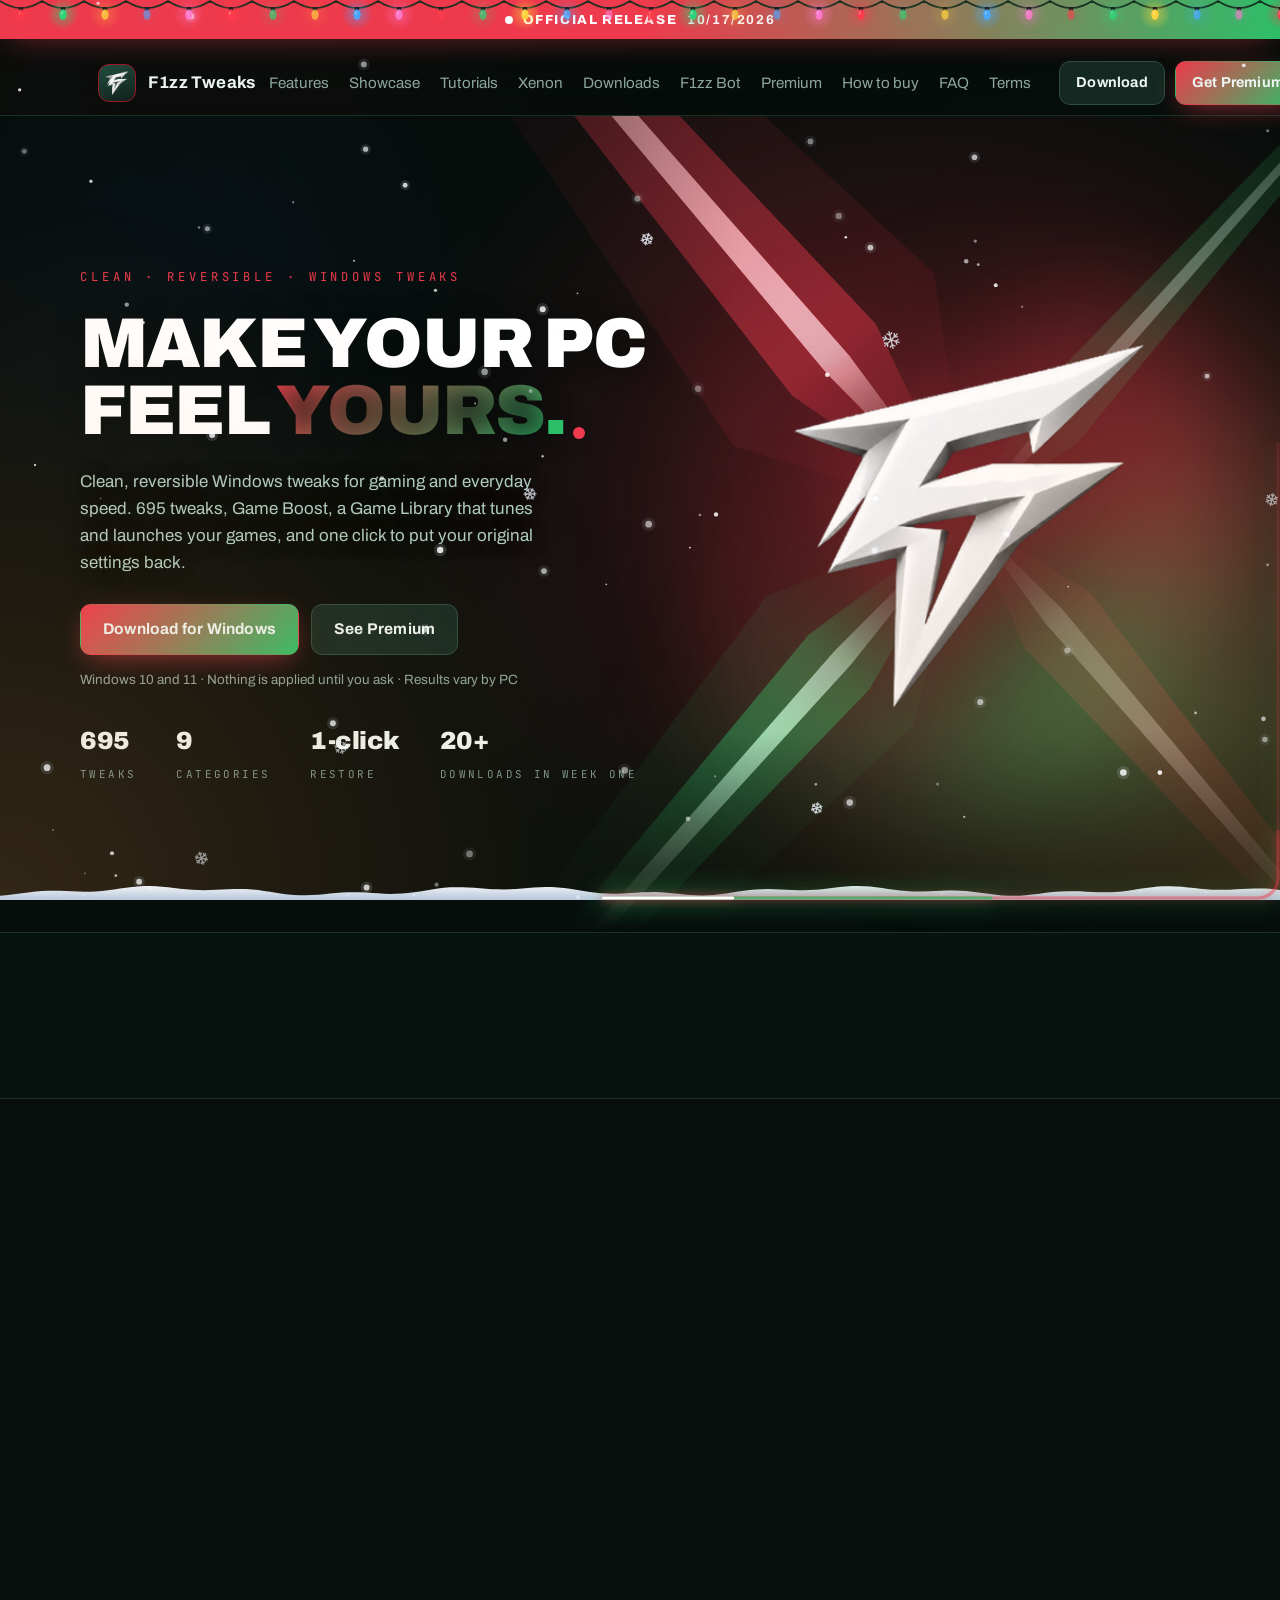
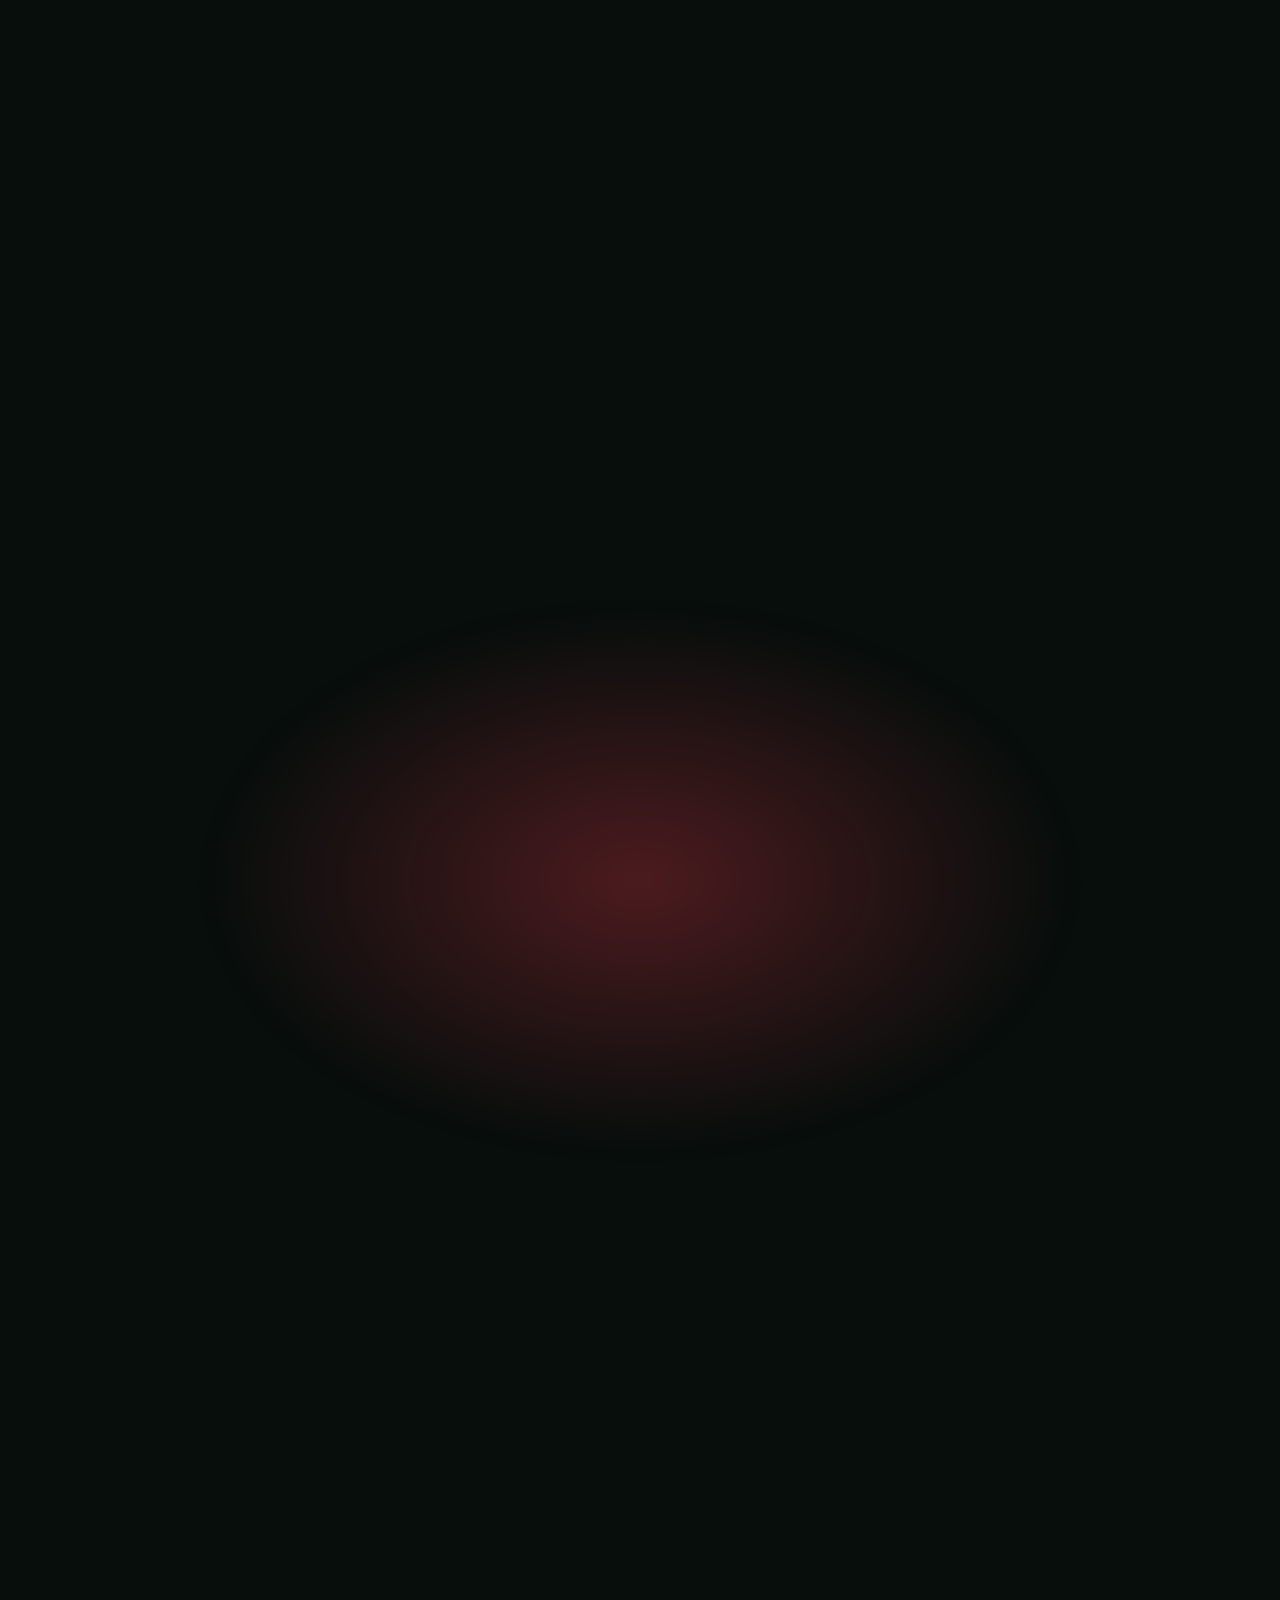
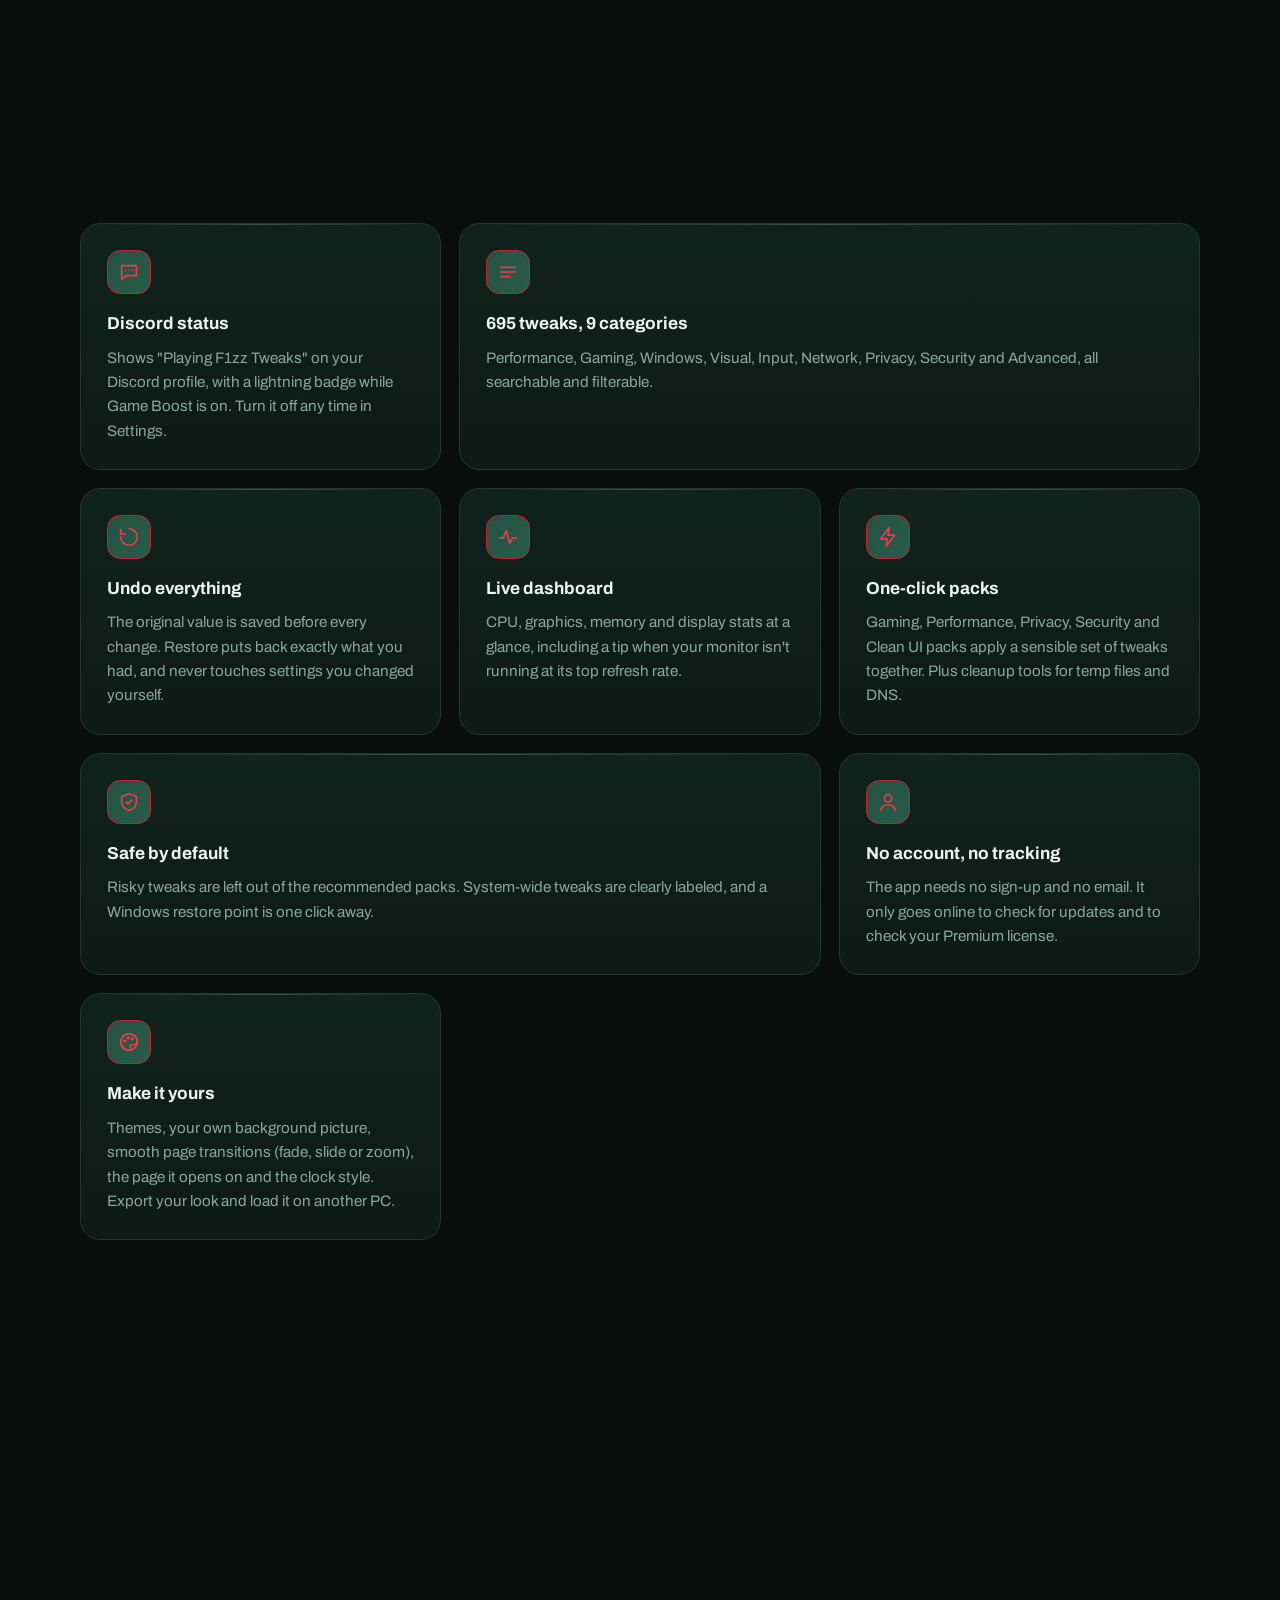
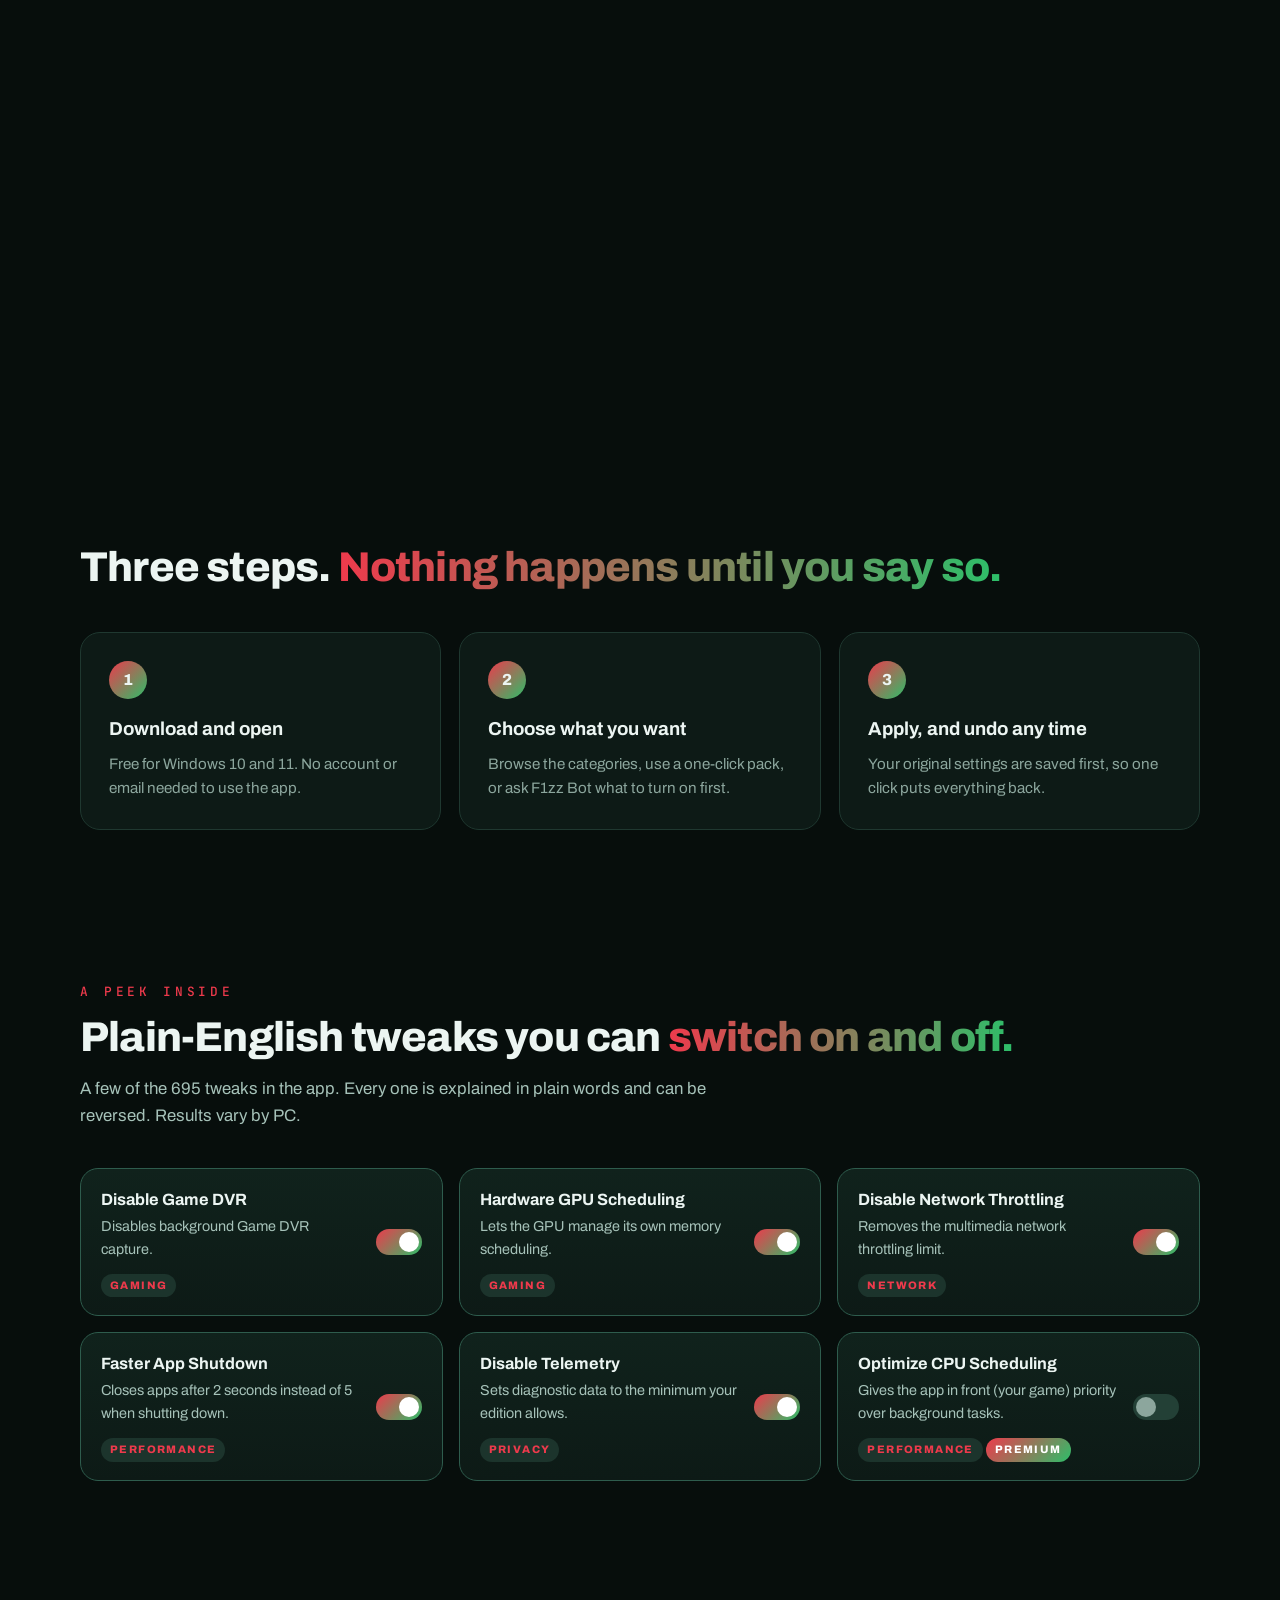
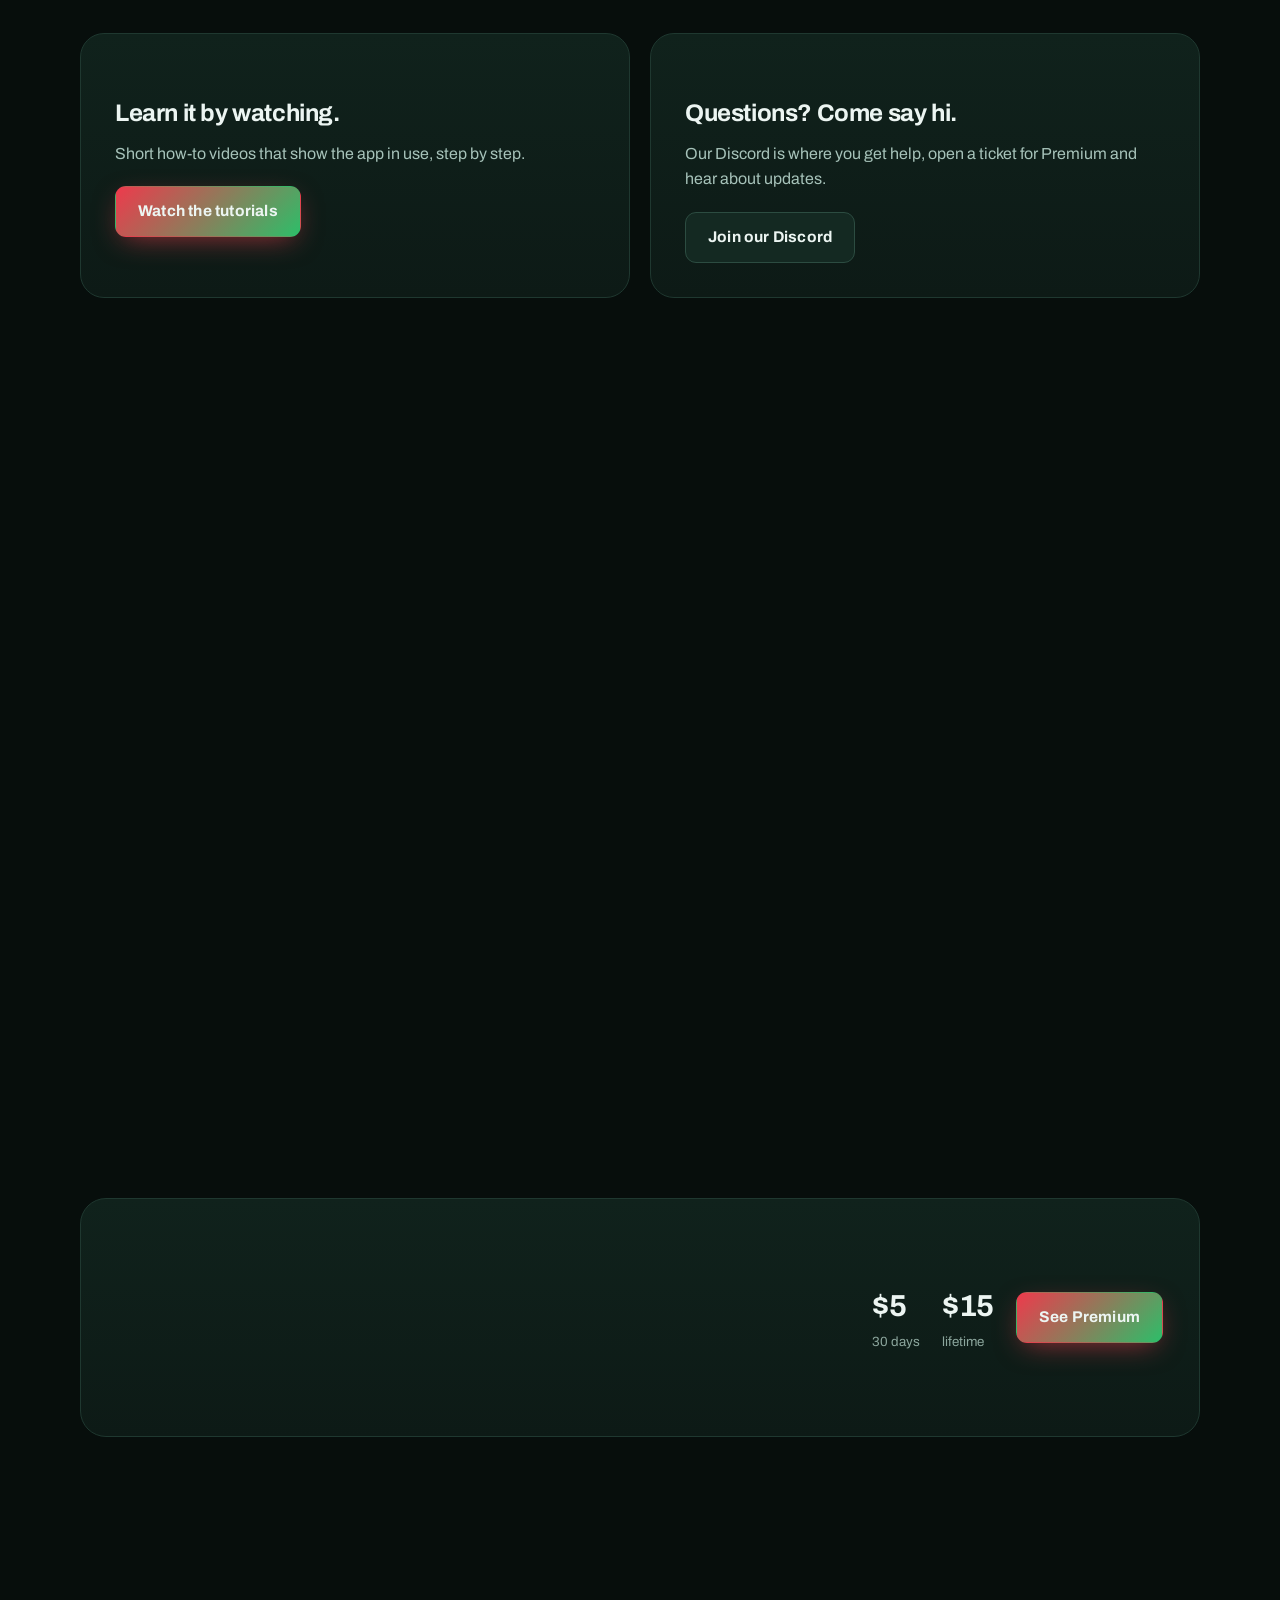
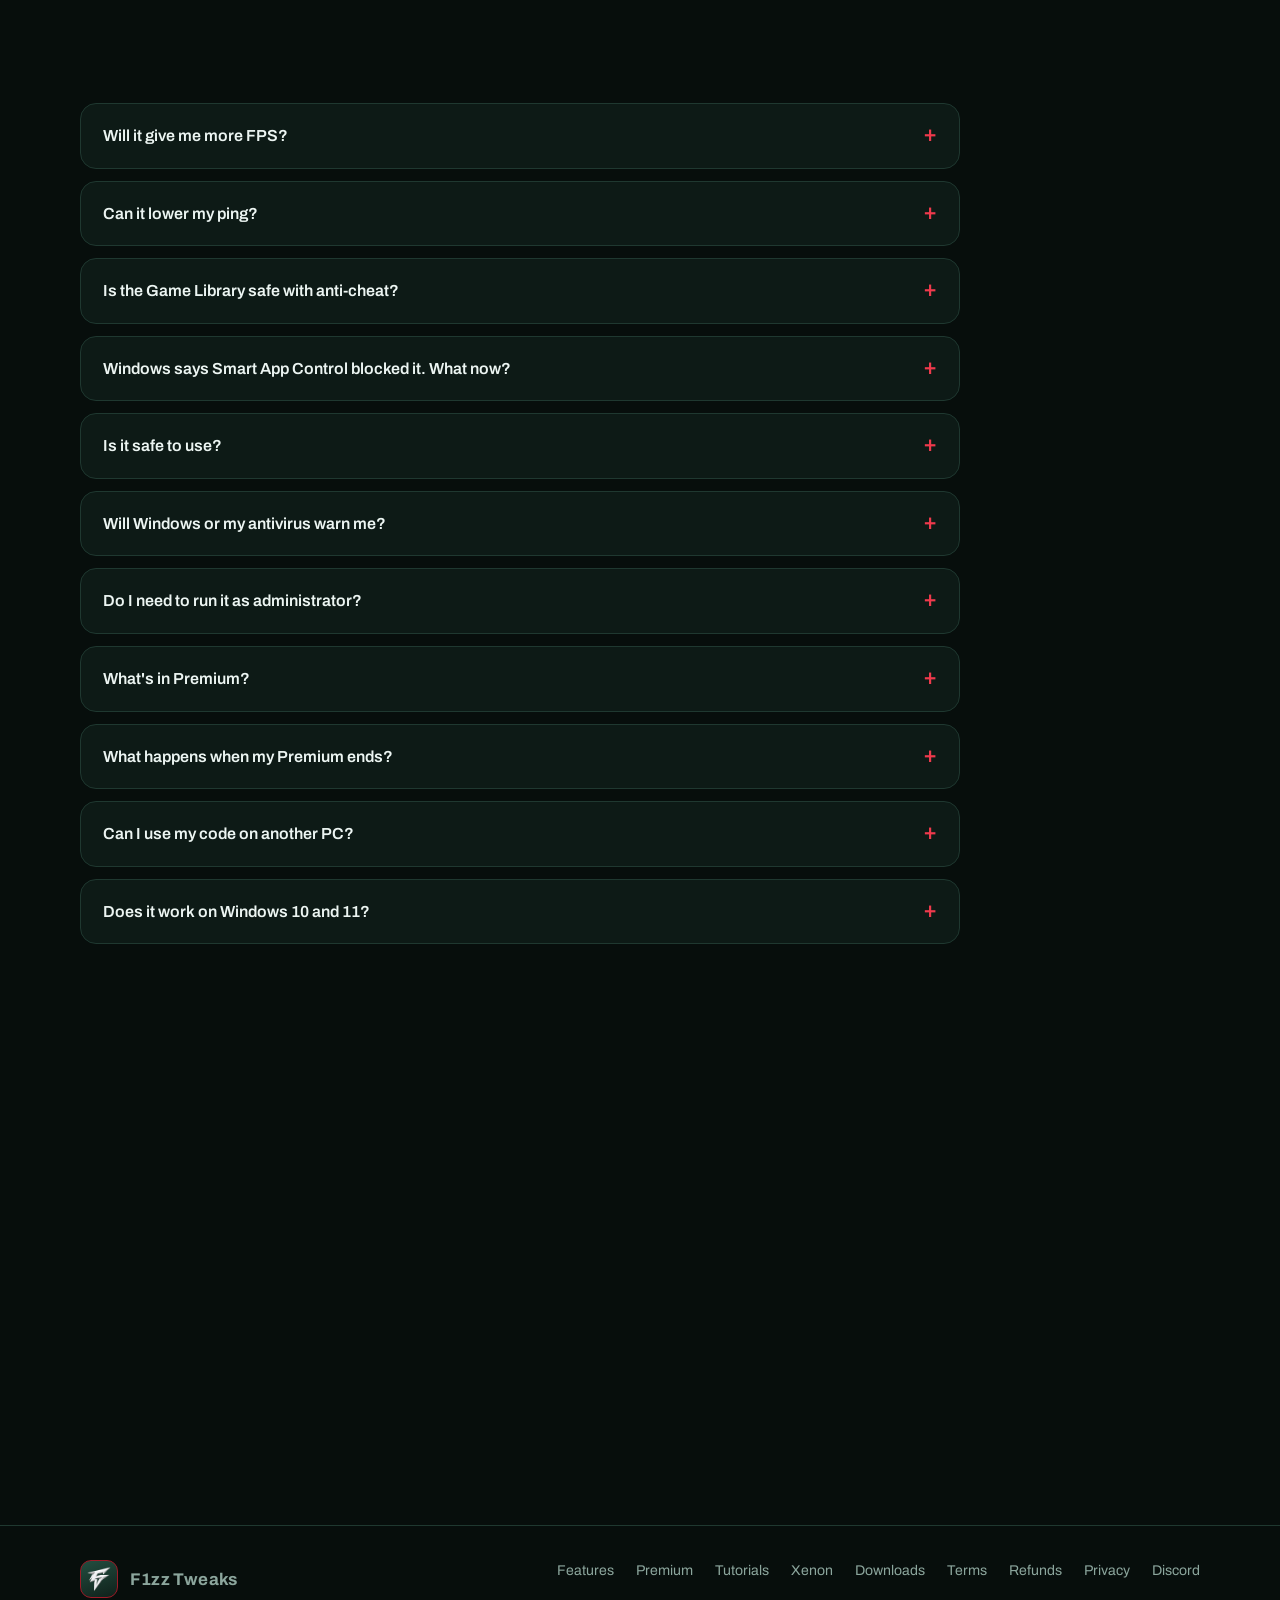
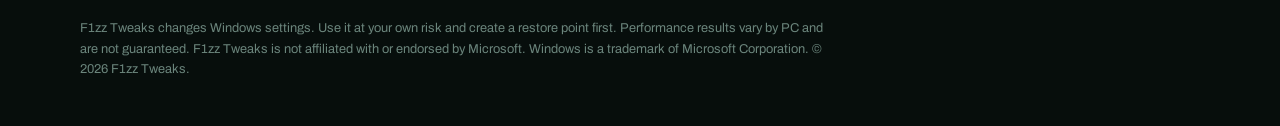
==== commit ee3afded: "Add files via upload" ====
--- a/index.html
+++ b/index.html
@@ -610,7 +610,7 @@
     <div class="wrap vs-grid">
       <div class="vs"><b>01</b><div><h4>Built to undo</h4><p>Every tweak remembers what your PC had before, and puts it back in one click.</p></div></div>
       <div class="vs"><b>02</b><div><h4>Instant download</h4><p>One file, no account and no installer. Open it and the catalog is right there.</p></div></div>
-      <div class="vs"><b>03</b><div><h4>417 free tweaks</h4><p>All the essentials cost nothing. Premium adds 278 more, Tweak Guard and every theme.</p></div></div>
+      <div class="vs"><b>03</b><div><h4>347 free tweaks</h4><p>All the essentials cost nothing. Premium adds 348 more, Tweak Guard and every theme.</p></div></div>
       <div class="vs"><b>04</b><div><h4>Real support</h4><p>Questions, bug reports and tweak requests all get answered in the Discord.</p></div></div>
     </div>
   </section>
@@ -859,11 +859,11 @@
         <details><summary>Is it safe to use?</summary><p>F1zz Tweaks only changes settings that Windows already has. It saves the original value before each change and can restore it. Tweaks that affect the whole PC are marked ADMIN, and you can create a Windows restore point from inside the app first. Still, tweaking always carries some risk, so read what each tweak does.</p></details>
         <details><summary>Will Windows or my antivirus warn me?</summary><p>Possibly. Apps from small publishers often show a Windows SmartScreen "unknown publisher" warning, and some security tools are cautious about programs that change system settings. Only download F1zz Tweaks from this website. If you're unsure, create a restore point first.</p></details>
         <details><summary>Do I need to run it as administrator?</summary><p>Many tweaks work without it. Tweaks that change settings for the whole PC are marked ADMIN and need the app to be run as administrator.</p></details>
-        <details><summary>What's in Premium?</summary><p>All 695 tweaks (278 more than free), Tweak Guard, three saved profiles, setup sharing, a history of every change with undo, unlimited F1zz Bot with the full PC report, all 38 themes and 5 more games in the Game Library. <a href="premium.html#compare" style="color:var(--blue2)">See the full comparison</a>.</p></details>
+        <details><summary>What's in Premium?</summary><p>All 695 tweaks (348 more than free), Tweak Guard, three saved profiles, setup sharing, a history of every change with undo, unlimited F1zz Bot with the full PC report, all 36 themes, Fortnite Potato Mode and 5 more games in the Game Library. <a href="premium.html#compare" style="color:var(--blue2)">See the full comparison</a>.</p></details>
         <details><summary>What happens when my Premium ends?</summary><p>When a Premium license expires, is refunded, or is removed, the app tells you and then restores the Premium tweaks it applied back to your original settings. The Premium tools switch off. Your free tweaks and your own settings are not touched.</p></details>
         <details><summary>Can I use my code on another PC?</summary><p>Each code is locked to one PC. If you replace your PC, open a ticket in our Discord and we'll help you move it.</p></details>
         <details><summary>Does it work on Windows 10 and 11?</summary><p>Yes. A few tweaks only apply to Windows 11 and say so in their description.</p></details>
-        <details><summary>What information do you collect?</summary><p>The app itself has no accounts and collects no email. The checkout provider shares your order details with us (such as the name and email you gave at checkout) so we can verify your purchase, and in a Discord ticket we see your Discord name and your Device ID so we can make your code. We never see your card details. Read the full <a href="terms.html#privacy" style="color:var(--blue2)">privacy section</a>.</p></details>
+        <details><summary>What information do you collect?</summary><p>The app itself has no accounts and collects no email. The checkout provider shares your order details with us (such as the name and email you gave at checkout) so we can verify your purchase and email you your code. If you open a Discord ticket, we see your Discord name and your Device ID so we can help. We never see your card details. Read the full <a href="terms.html#privacy" style="color:var(--blue2)">privacy section</a>.</p></details>
         <details><summary>Can I get a refund?</summary><p>See our <a href="terms.html#refunds" style="color:var(--blue2)">refund policy</a>. If something doesn't work for you, open a ticket and tell us what happened.</p></details>
       </div>
     </div>
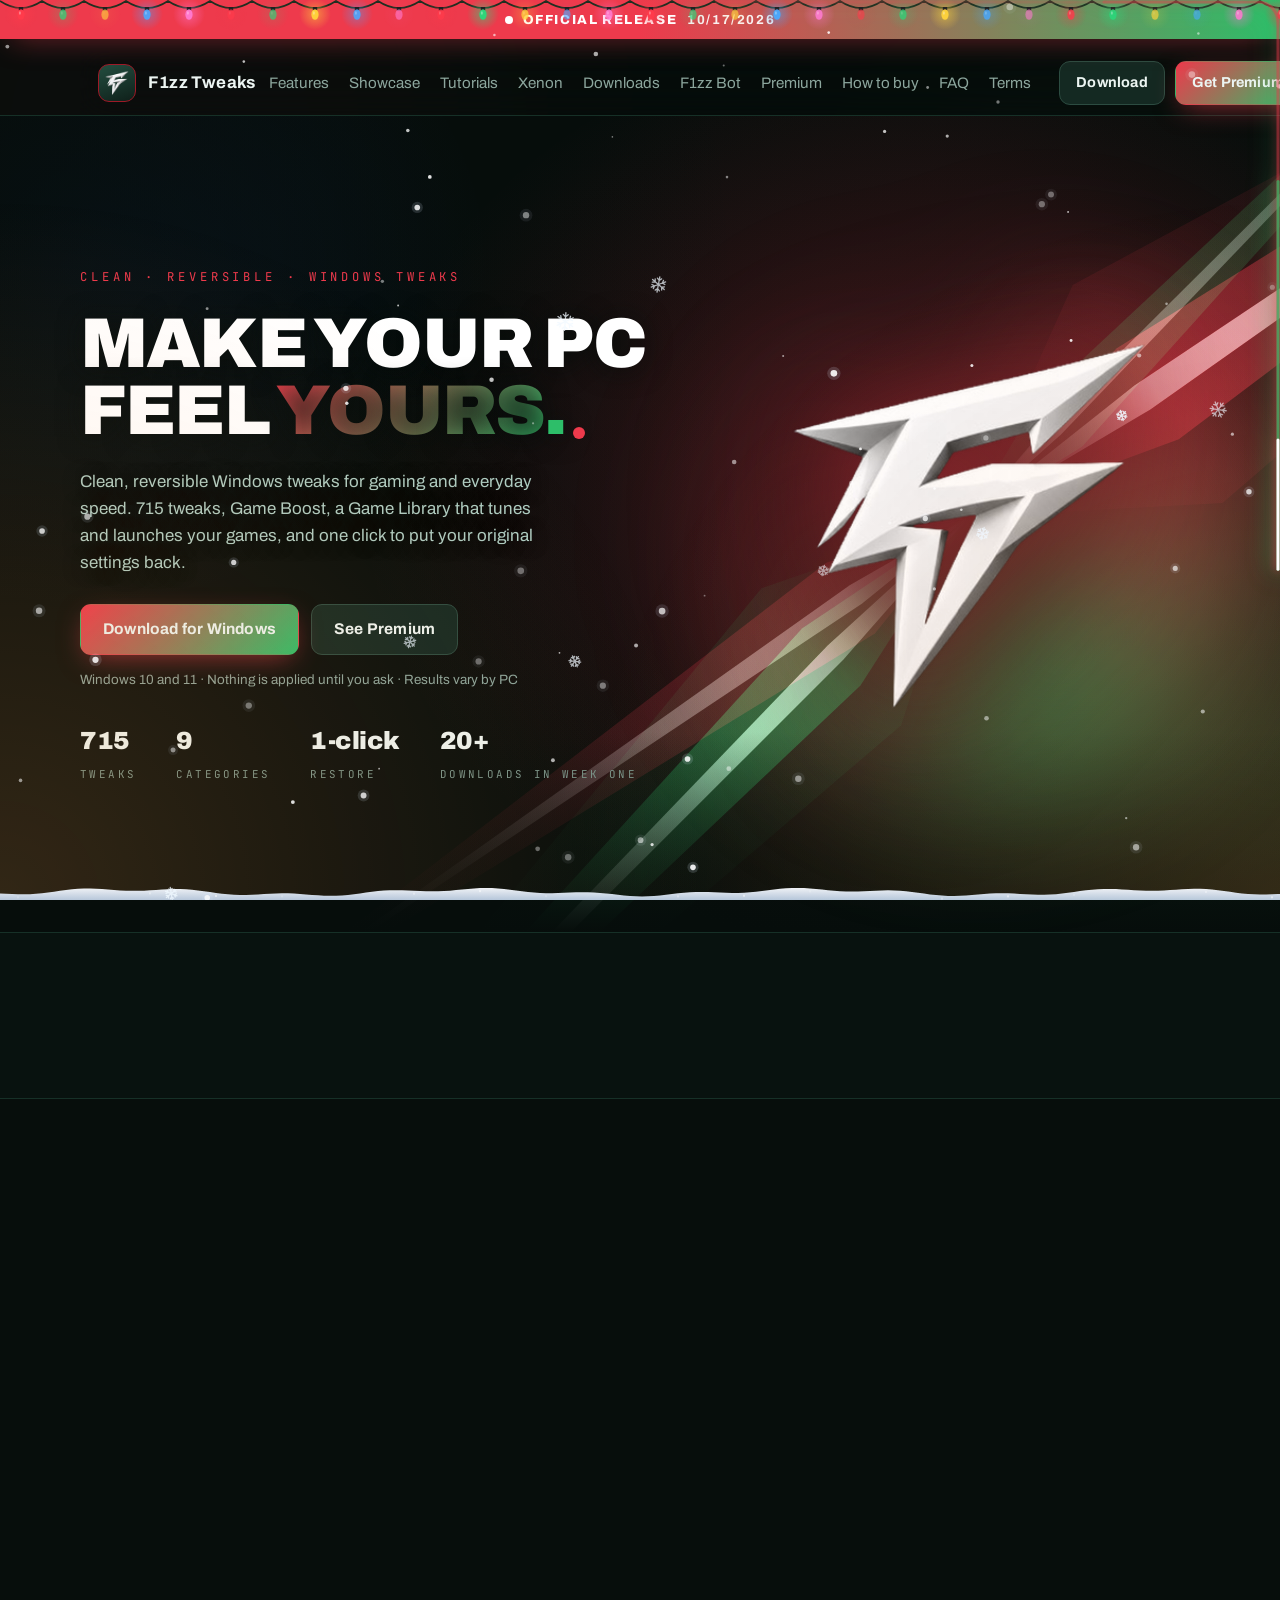
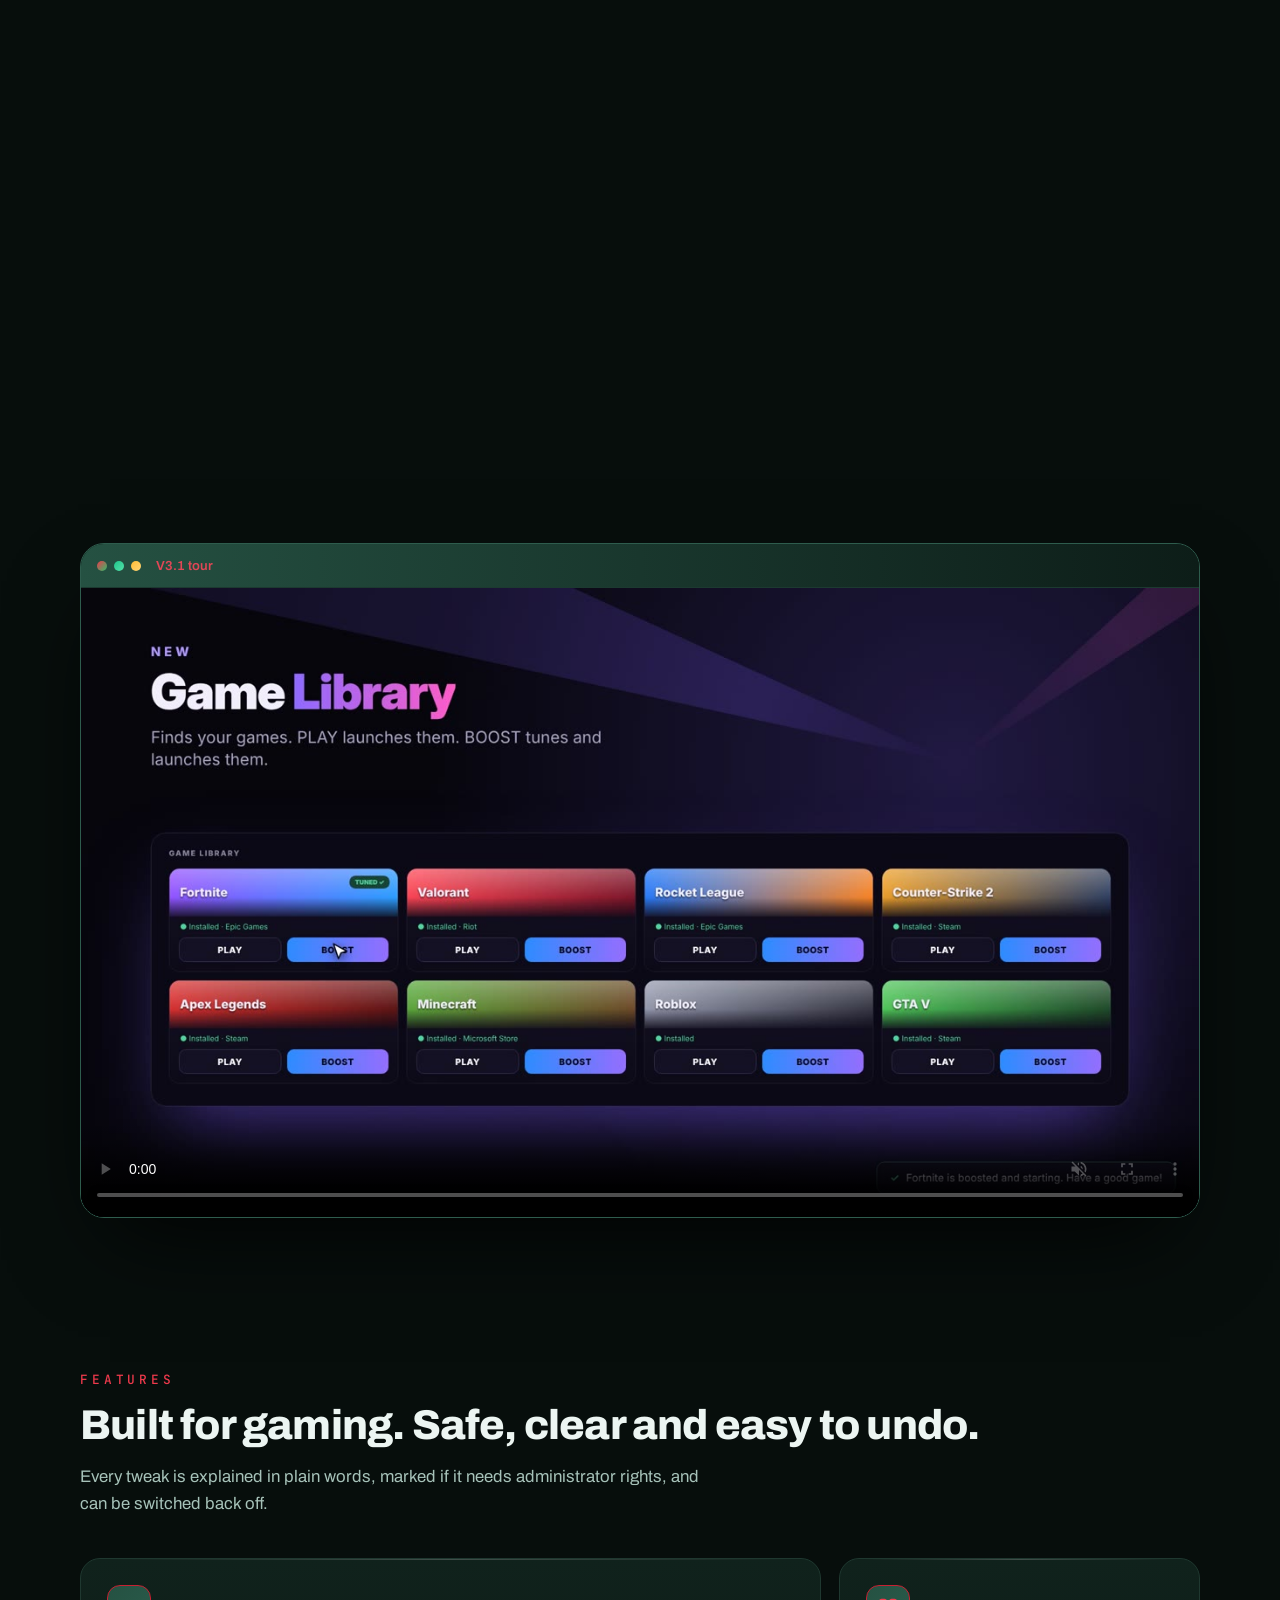
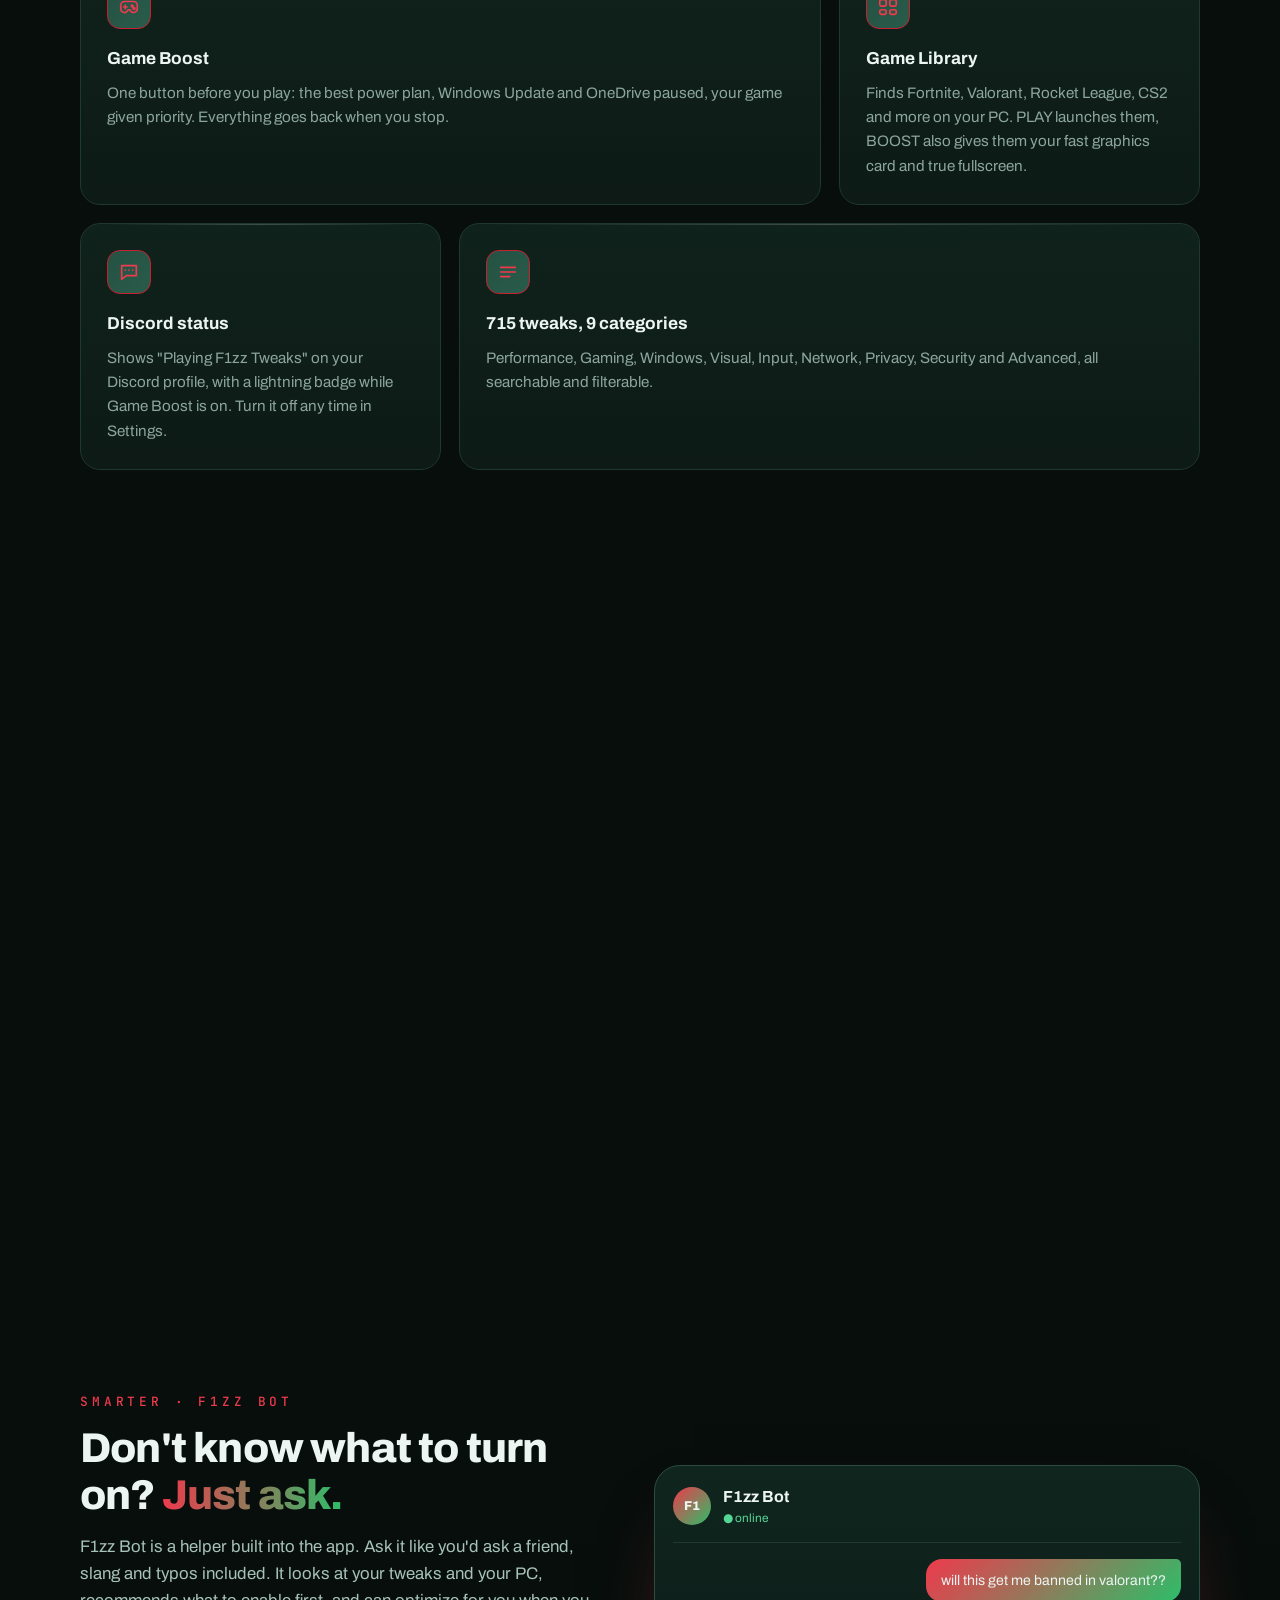
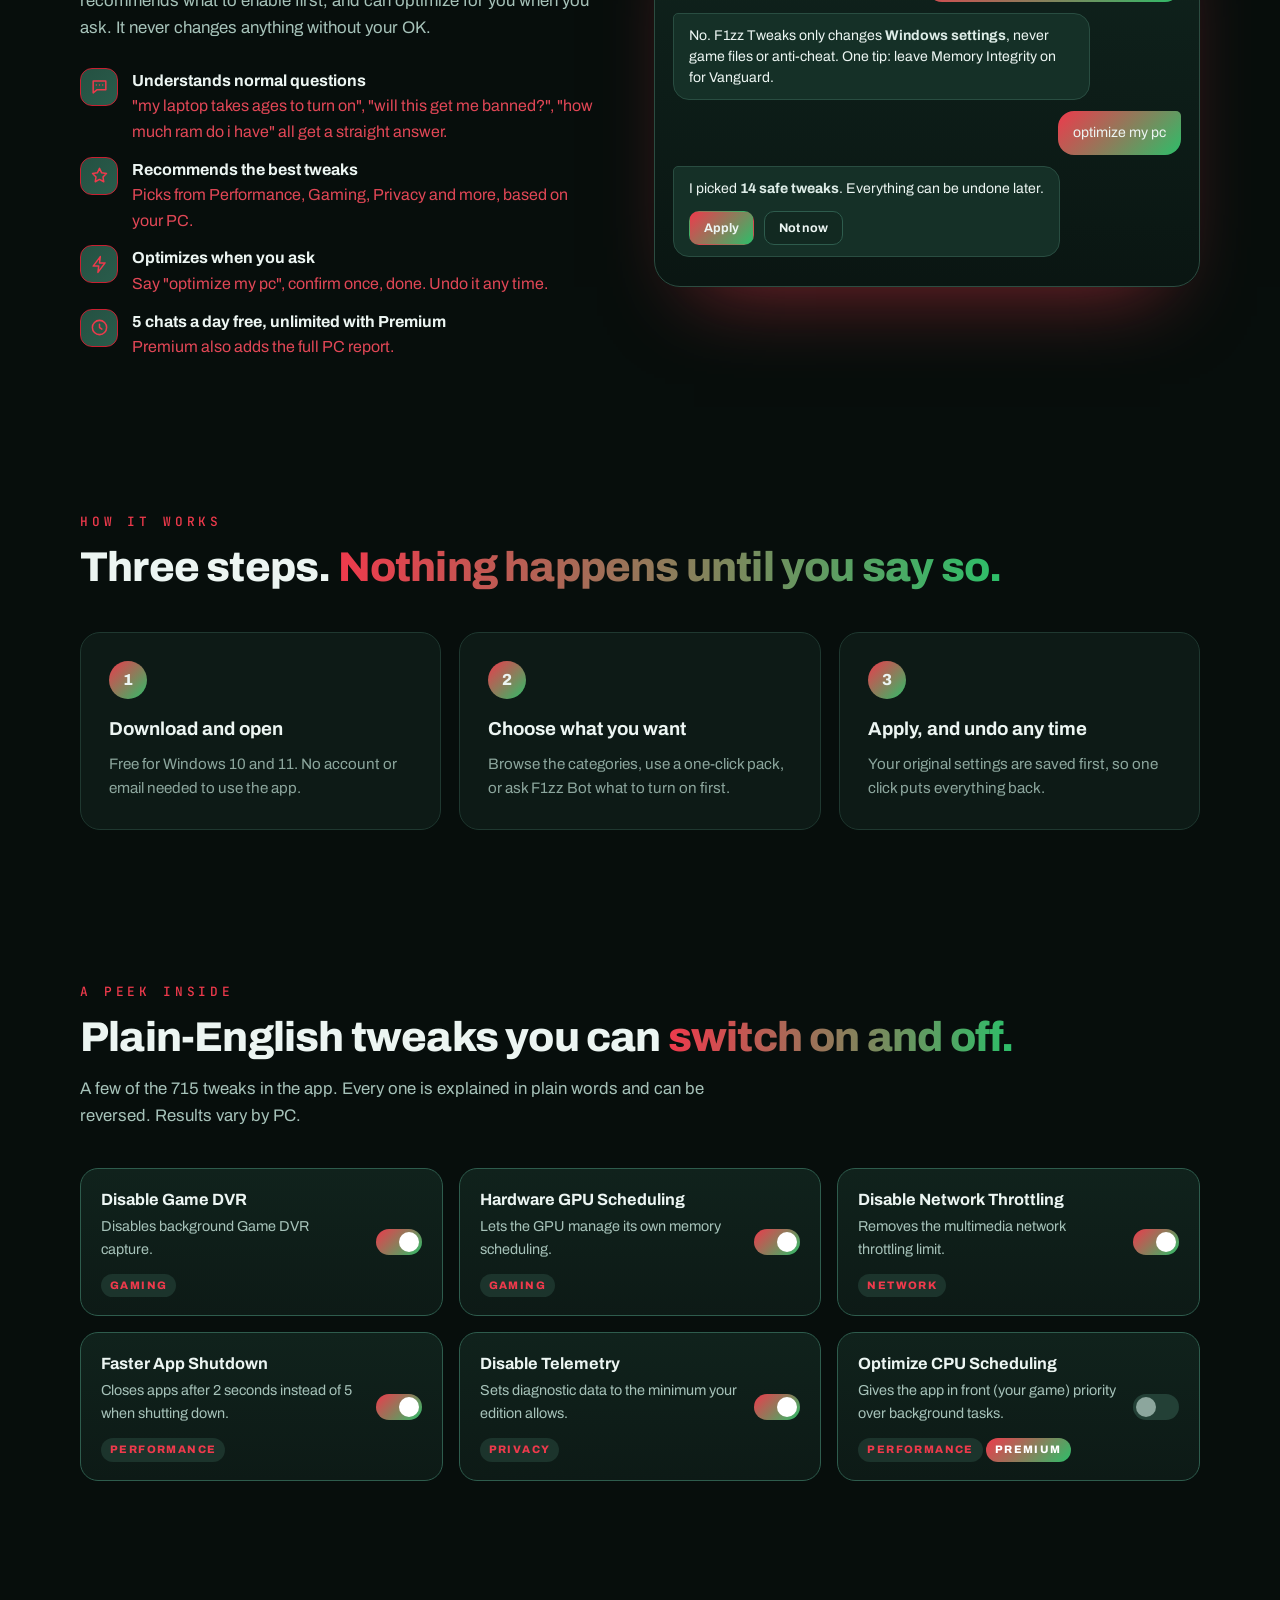
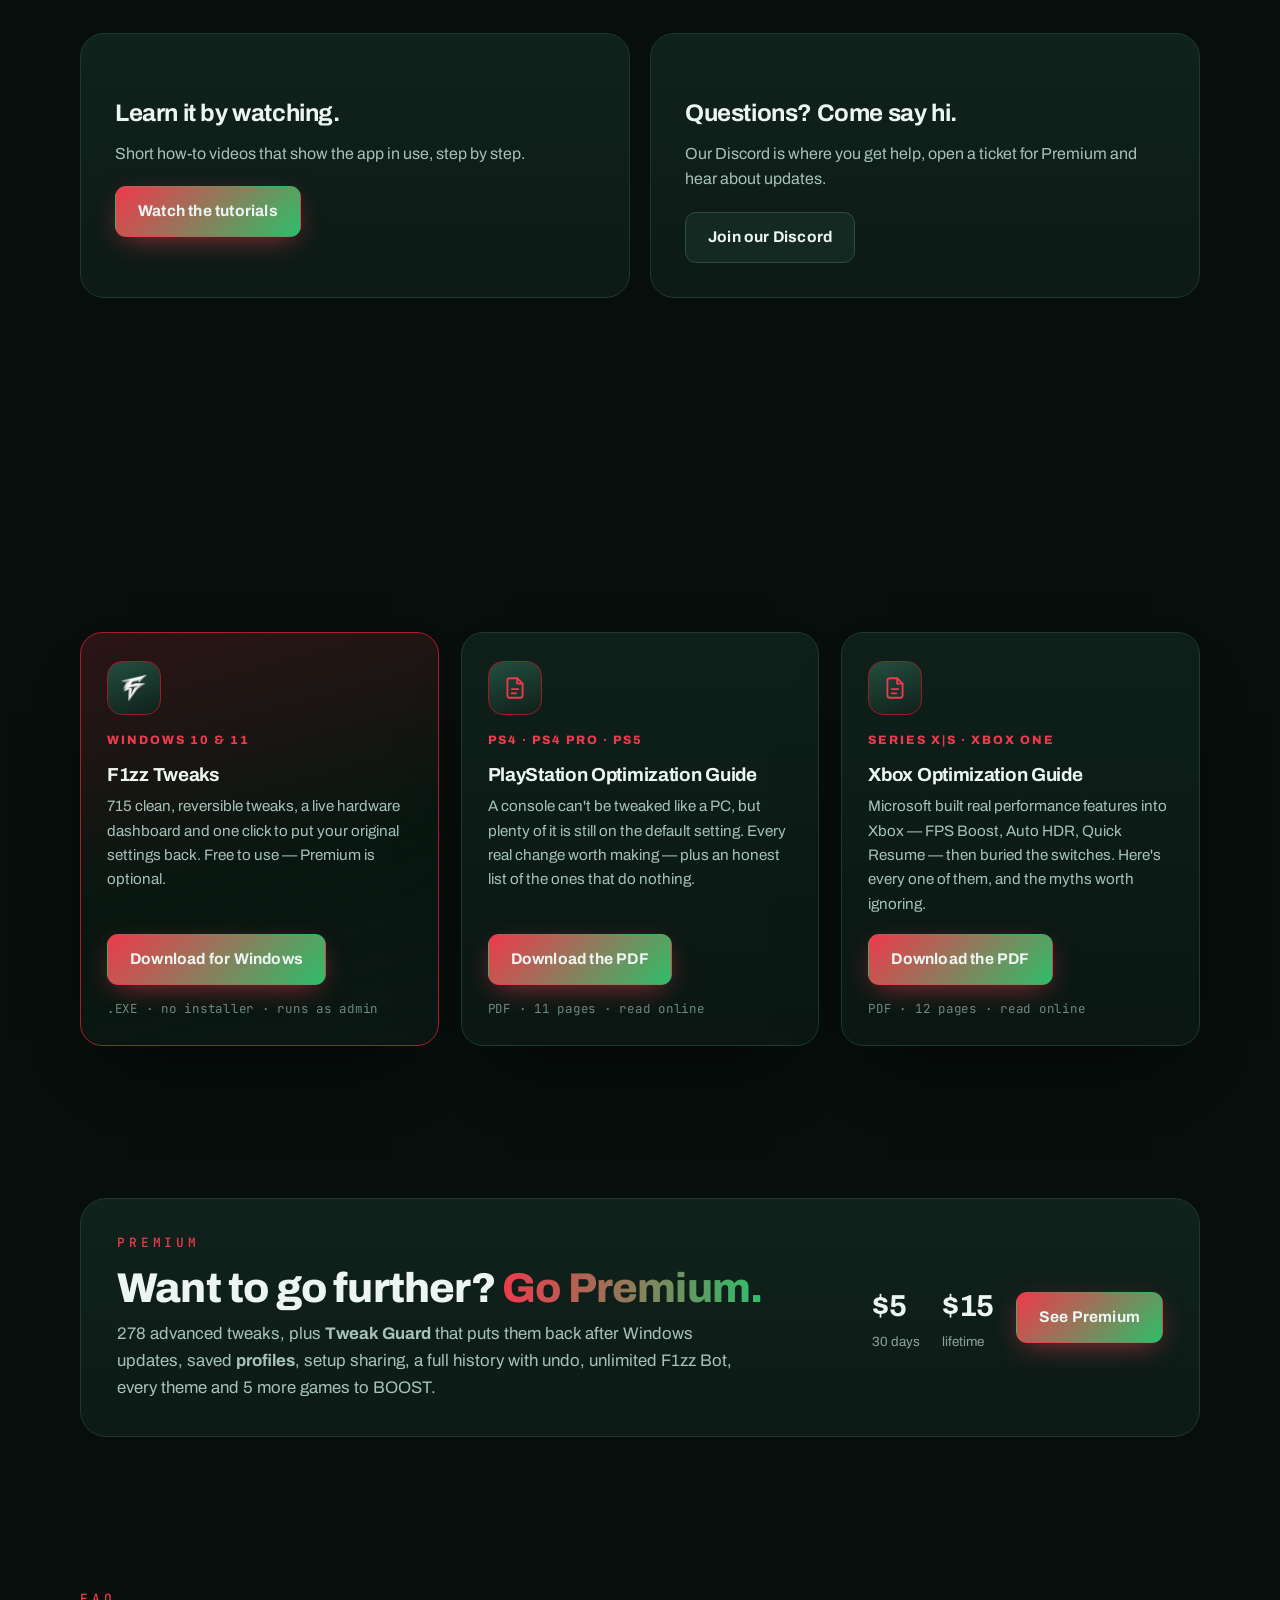
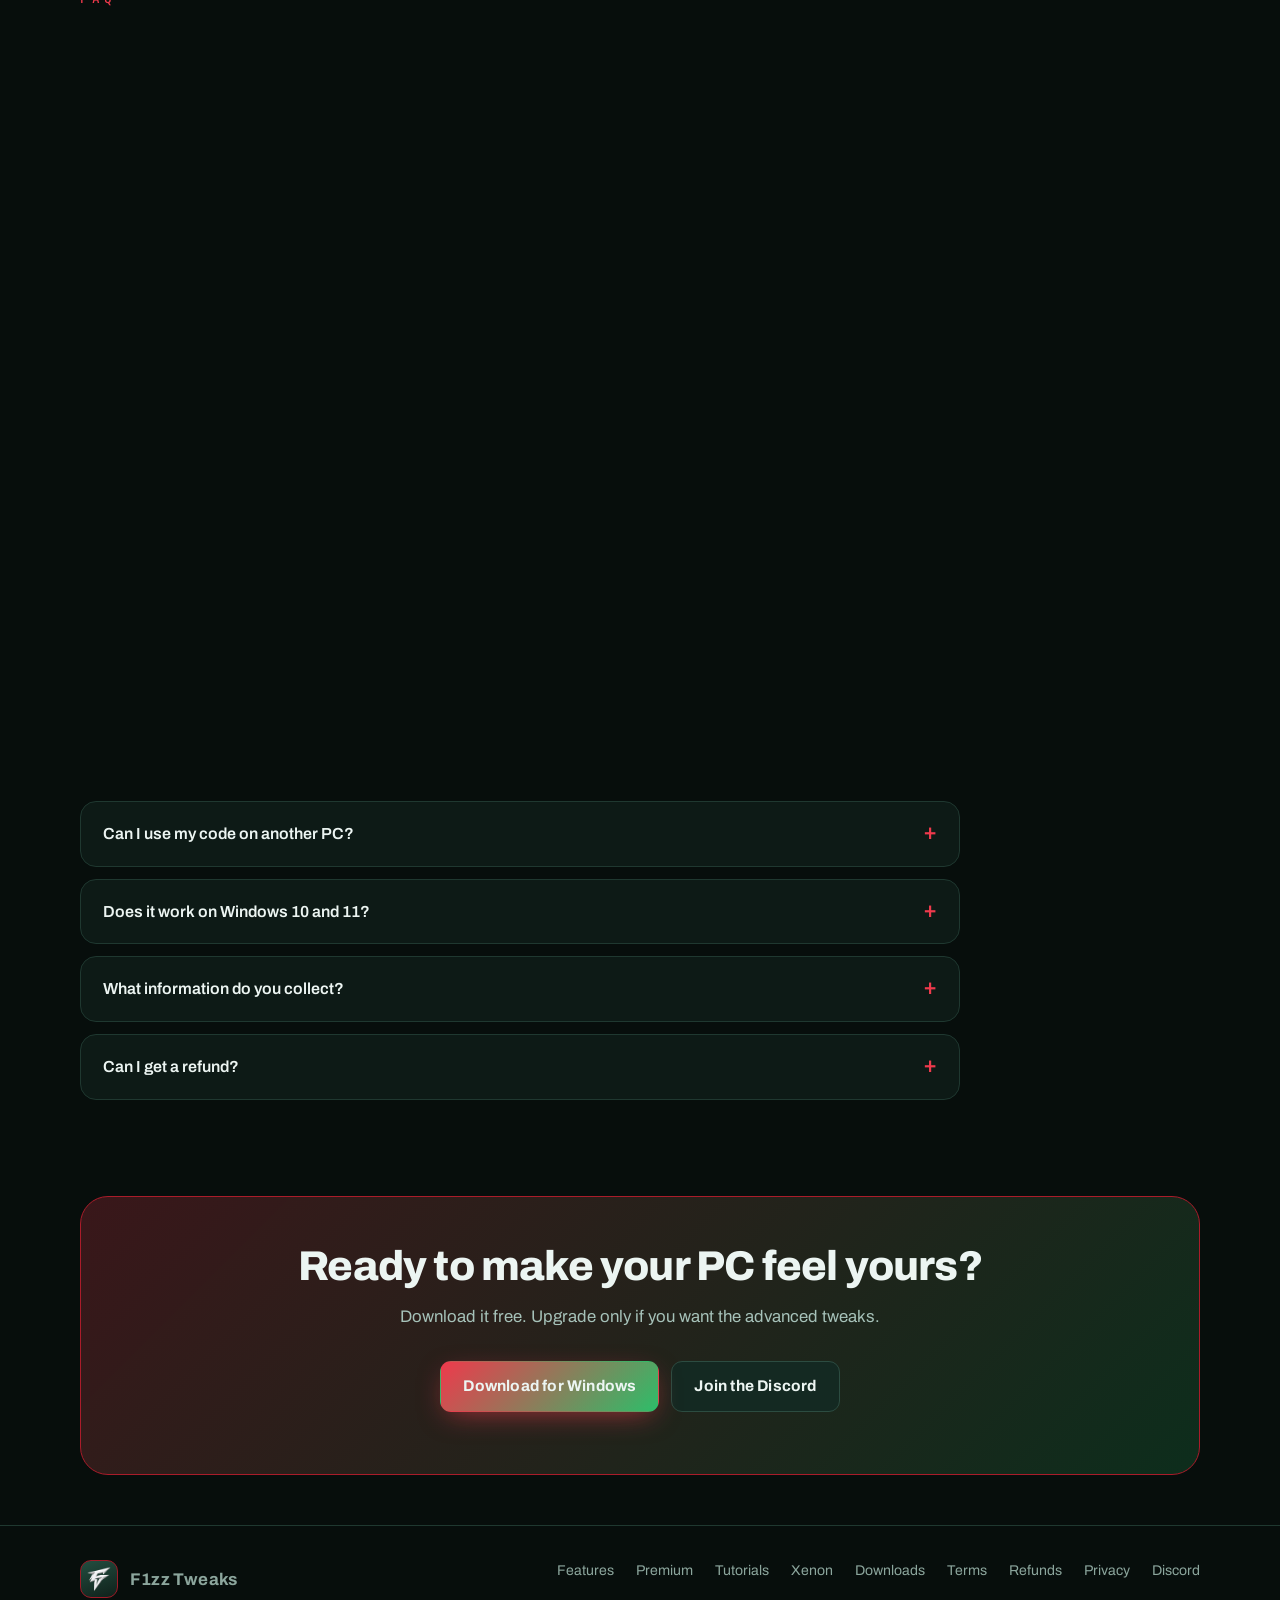
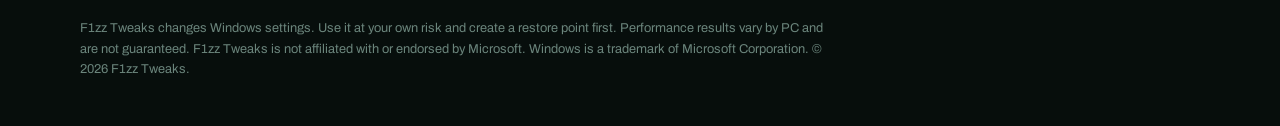
==== commit 0a103252: "Add files via upload" ====
--- a/index.html
+++ b/index.html
@@ -5,7 +5,7 @@
 <meta name="viewport" content="width=device-width, initial-scale=1">
 <title>F1zz Tweaks · Clean, reversible Windows tweaks</title>
 <link rel="canonical" href="https://f1zztweaks.com/">
-<meta name="description" content="F1zz Tweaks is a free Windows app with 695 reversible tweaks, Game Boost, a Game Library with one-click BOOST and PLAY, a live CPU/GPU dashboard and one-click restore.">
+<meta name="description" content="F1zz Tweaks is a free Windows app with 715 reversible tweaks, Game Boost, a Game Library with one-click BOOST and PLAY, a live CPU/GPU dashboard and one-click restore.">
 <meta name="theme-color" content="#7c5cff">
 <meta property="og:title" content="F1zz Tweaks">
 <meta property="og:description" content="Clean, reversible Windows tweaks for gaming and everyday speed.">
@@ -584,14 +584,14 @@
       <div class="hero2-copy">
         <div class="kicker">Clean &middot; Reversible &middot; Windows tweaks</div>
         <h1>Make your PC<br>feel <em>yours</em><span class="dot">.</span></h1>
-        <p class="lead">Clean, reversible Windows tweaks for gaming and everyday speed. 695 tweaks, Game Boost, a Game Library that tunes and launches your games, and one click to put your original settings back.</p>
+        <p class="lead">Clean, reversible Windows tweaks for gaming and everyday speed. 715 tweaks, Game Boost, a Game Library that tunes and launches your games, and one click to put your original settings back.</p>
         <div class="hero-cta">
           <a class="btn primary" data-need="downloadUrl" data-download href="#">Download for Windows</a>
           <a class="btn" href="premium.html">See Premium</a>
         </div>
         <p class="fine">Windows 10 and 11 &middot; Nothing is applied until you ask &middot; Results vary by PC</p>
         <div class="stats hstats">
-          <div class="stat"><b>695</b><span>tweaks</span></div>
+          <div class="stat"><b>715</b><span>tweaks</span></div>
           <div class="stat"><b>9</b><span>categories</span></div>
           <div class="stat"><b>1-click</b><span>restore</span></div>
           <div class="stat" id="stat-week"><b id="week-count">20+</b><span>downloads in week one</span></div>
@@ -610,7 +610,7 @@
     <div class="wrap vs-grid">
       <div class="vs"><b>01</b><div><h4>Built to undo</h4><p>Every tweak remembers what your PC had before, and puts it back in one click.</p></div></div>
       <div class="vs"><b>02</b><div><h4>Instant download</h4><p>One file, no account and no installer. Open it and the catalog is right there.</p></div></div>
-      <div class="vs"><b>03</b><div><h4>347 free tweaks</h4><p>All the essentials cost nothing. Premium adds 348 more, Tweak Guard and every theme.</p></div></div>
+      <div class="vs"><b>03</b><div><h4>357 free tweaks</h4><p>All the essentials cost nothing. Premium adds 358 more, Tweak Guard and every theme.</p></div></div>
       <div class="vs"><b>04</b><div><h4>Real support</h4><p>Questions, bug reports and tweak requests all get answered in the Discord.</p></div></div>
     </div>
   </section>
@@ -687,7 +687,7 @@
         <div class="feat"><div class="ico"><svg viewBox="0 0 24 24"><path d="M6 12h4M8 10v4"/><circle cx="15.5" cy="11" r="1"/><circle cx="17.5" cy="13.5" r="1"/><path d="M7 6h10a4 4 0 014 4v4a4 4 0 01-7.2 2.4L13 15h-2l-.8 1.4A4 4 0 013 14v-4a4 4 0 014-4z"/></svg></div><h3>Game Boost</h3><p>One button before you play: the best power plan, Windows Update and OneDrive paused, your game given priority. Everything goes back when you stop.</p></div>
         <div class="feat"><div class="ico"><svg viewBox="0 0 24 24"><rect x="3" y="4" width="7" height="7" rx="2"/><rect x="14" y="4" width="7" height="7" rx="2"/><rect x="3" y="15" width="7" height="5" rx="2"/><rect x="14" y="15" width="7" height="5" rx="2"/></svg></div><h3>Game Library</h3><p>Finds Fortnite, Valorant, Rocket League, CS2 and more on your PC. PLAY launches them, BOOST also gives them your fast graphics card and true fullscreen.</p></div>
         <div class="feat"><div class="ico"><svg viewBox="0 0 24 24"><path d="M4 5h16v11H9l-5 4z"/><path d="M8 10h.01M12 10h.01M16 10h.01"/></svg></div><h3>Discord status</h3><p>Shows "Playing F1zz Tweaks" on your Discord profile, with a lightning badge while Game Boost is on. Turn it off any time in Settings.</p></div>
-        <div class="feat"><div class="ico"><svg viewBox="0 0 24 24"><path d="M4 7h16M4 12h16M4 17h10"/></svg></div><h3>695 tweaks, 9 categories</h3><p>Performance, Gaming, Windows, Visual, Input, Network, Privacy, Security and Advanced, all searchable and filterable.</p></div>
+        <div class="feat"><div class="ico"><svg viewBox="0 0 24 24"><path d="M4 7h16M4 12h16M4 17h10"/></svg></div><h3>715 tweaks, 9 categories</h3><p>Performance, Gaming, Windows, Visual, Input, Network, Privacy, Security and Advanced, all searchable and filterable.</p></div>
         <div class="feat"><div class="ico"><svg viewBox="0 0 24 24"><path d="M3 12a9 9 0 109-9"/><path d="M3 4v5h5"/></svg></div><h3>Undo everything</h3><p>The original value is saved before every change. Restore puts back exactly what you had, and never touches settings you changed yourself.</p></div>
         <div class="feat"><div class="ico"><svg viewBox="0 0 24 24"><path d="M3 13h4l3-8 4 14 3-6h4"/></svg></div><h3>Live dashboard</h3><p>CPU, graphics, memory and display stats at a glance, including a tip when your monitor isn't running at its top refresh rate.</p></div>
         <div class="feat"><div class="ico"><svg viewBox="0 0 24 24"><path d="M13 2L4 14h7l-1 8 9-12h-7z"/></svg></div><h3>One-click packs</h3><p>Gaming, Performance, Privacy, Security and Clean UI packs apply a sensible set of tweaks together. Plus cleanup tools for temp files and DNS.</p></div>
@@ -740,7 +740,7 @@
     <div class="wrap">
       <div class="eyebrow">A peek inside</div>
       <h2>Plain-English tweaks you can <span class="grad-text">switch on and off.</span></h2>
-      <p class="sec-lead">A few of the 695 tweaks in the app. Every one is explained in plain words and can be reversed. Results vary by PC.</p>
+      <p class="sec-lead">A few of the 715 tweaks in the app. Every one is explained in plain words and can be reversed. Results vary by PC.</p>
       <div class="tkgrid">
         <div class="tk"><div><b>Disable Game DVR</b><p>Disables background Game DVR capture.</p><span class="tkt">Gaming</span></div><i class="sw on"></i></div>
         <div class="tk"><div><b>Hardware GPU Scheduling</b><p>Lets the GPU manage its own memory scheduling.</p><span class="tkt">Gaming</span></div><i class="sw on"></i></div>
@@ -785,7 +785,7 @@
           <div class="dlicon"><img src="logo.png" alt=""></div>
           <div class="dlfor">Windows 10 &amp; 11</div>
           <h3>F1zz Tweaks</h3>
-          <p>695 clean, reversible tweaks, a live hardware dashboard and one click to put your original settings back. Free to use &mdash; Premium is optional.</p>
+          <p>715 clean, reversible tweaks, a live hardware dashboard and one click to put your original settings back. Free to use &mdash; Premium is optional.</p>
           <div class="dlbtns">
             <a class="btn primary" data-need="downloadUrl" data-download href="#">Download for Windows</a>
           </div>
@@ -859,7 +859,7 @@
         <details><summary>Is it safe to use?</summary><p>F1zz Tweaks only changes settings that Windows already has. It saves the original value before each change and can restore it. Tweaks that affect the whole PC are marked ADMIN, and you can create a Windows restore point from inside the app first. Still, tweaking always carries some risk, so read what each tweak does.</p></details>
         <details><summary>Will Windows or my antivirus warn me?</summary><p>Possibly. Apps from small publishers often show a Windows SmartScreen "unknown publisher" warning, and some security tools are cautious about programs that change system settings. Only download F1zz Tweaks from this website. If you're unsure, create a restore point first.</p></details>
         <details><summary>Do I need to run it as administrator?</summary><p>Many tweaks work without it. Tweaks that change settings for the whole PC are marked ADMIN and need the app to be run as administrator.</p></details>
-        <details><summary>What's in Premium?</summary><p>All 695 tweaks (348 more than free), Tweak Guard, three saved profiles, setup sharing, a history of every change with undo, unlimited F1zz Bot with the full PC report, all 36 themes, Fortnite Potato Mode and 5 more games in the Game Library. <a href="premium.html#compare" style="color:var(--blue2)">See the full comparison</a>.</p></details>
+        <details><summary>What's in Premium?</summary><p>All 715 tweaks (358 more than free), Tweak Guard, three saved profiles, setup sharing, a history of every change with undo, unlimited F1zz Bot with the full PC report, all 36 themes, Fortnite Potato Mode and 5 more games in the Game Library. <a href="premium.html#compare" style="color:var(--blue2)">See the full comparison</a>.</p></details>
         <details><summary>What happens when my Premium ends?</summary><p>When a Premium license expires, is refunded, or is removed, the app tells you and then restores the Premium tweaks it applied back to your original settings. The Premium tools switch off. Your free tweaks and your own settings are not touched.</p></details>
         <details><summary>Can I use my code on another PC?</summary><p>Each code is locked to one PC. If you replace your PC, open a ticket in our Discord and we'll help you move it.</p></details>
         <details><summary>Does it work on Windows 10 and 11?</summary><p>Yes. A few tweaks only apply to Windows 11 and say so in their description.</p></details>
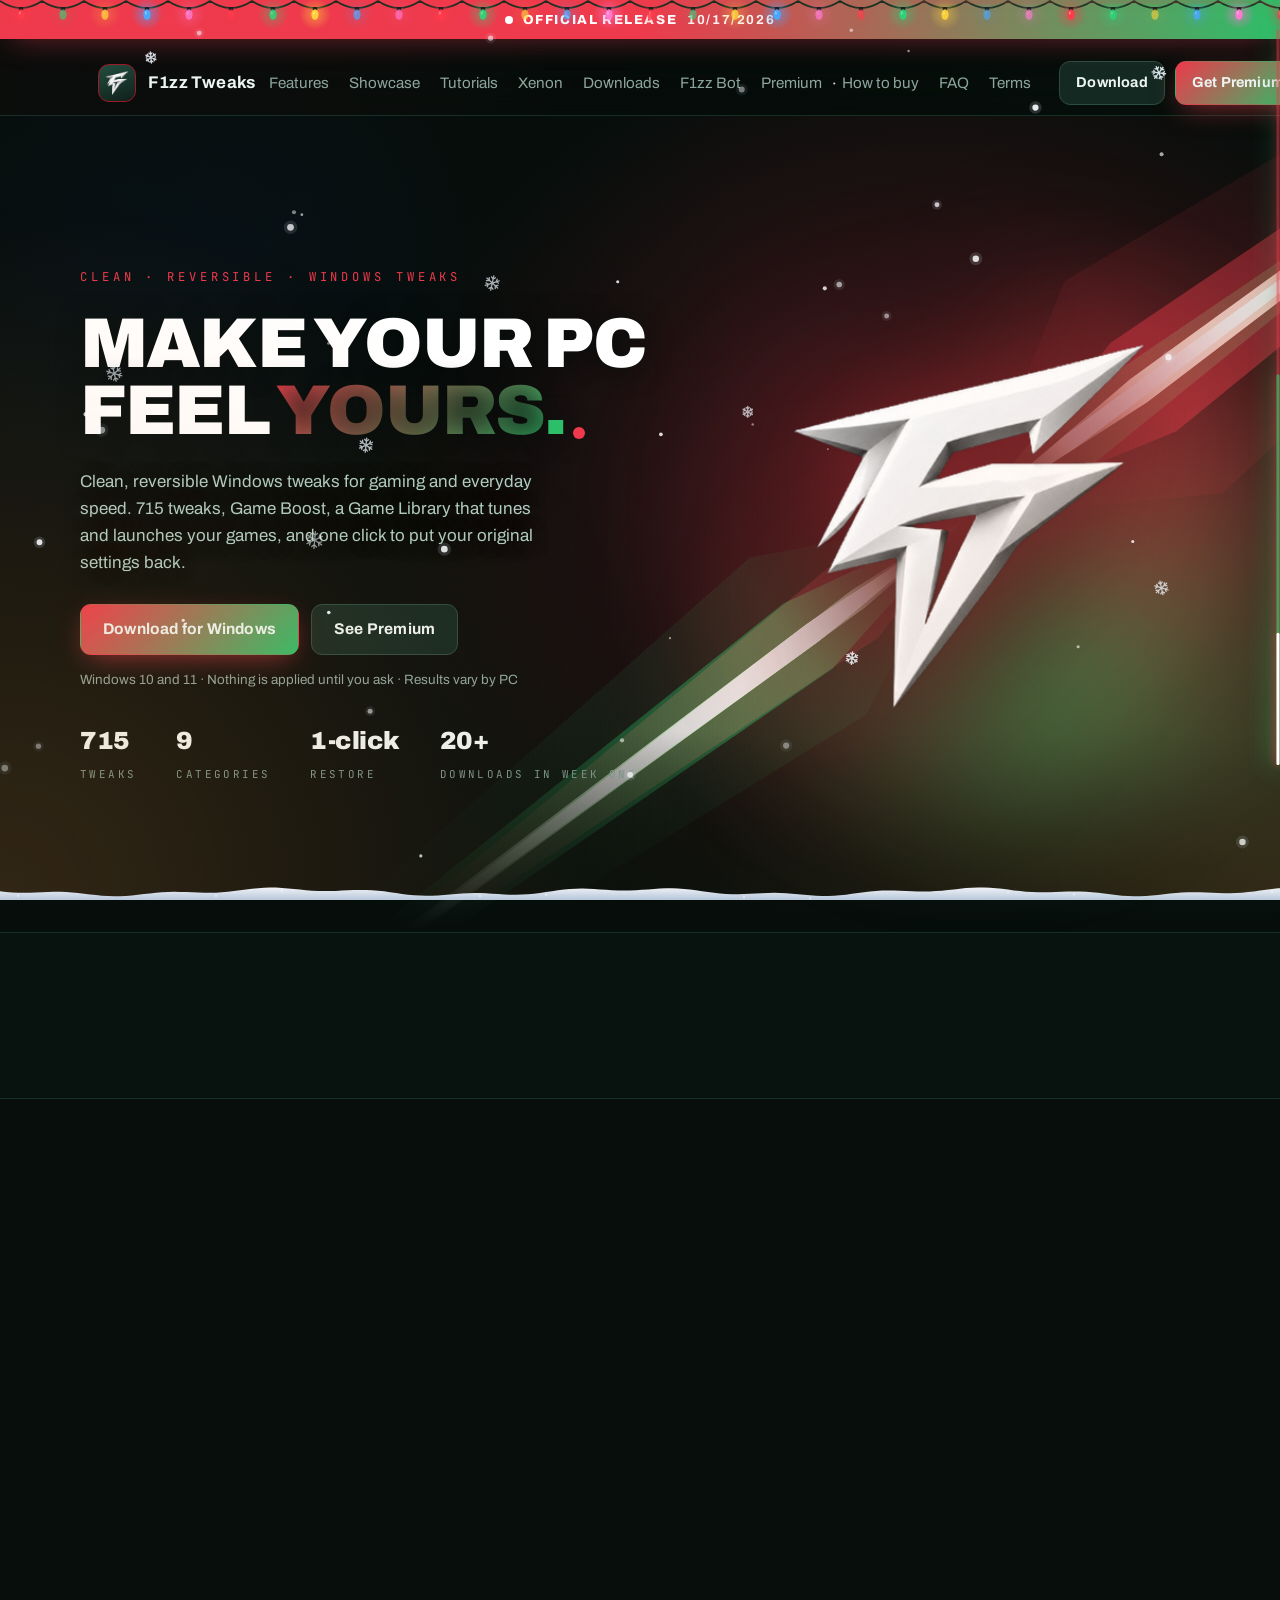
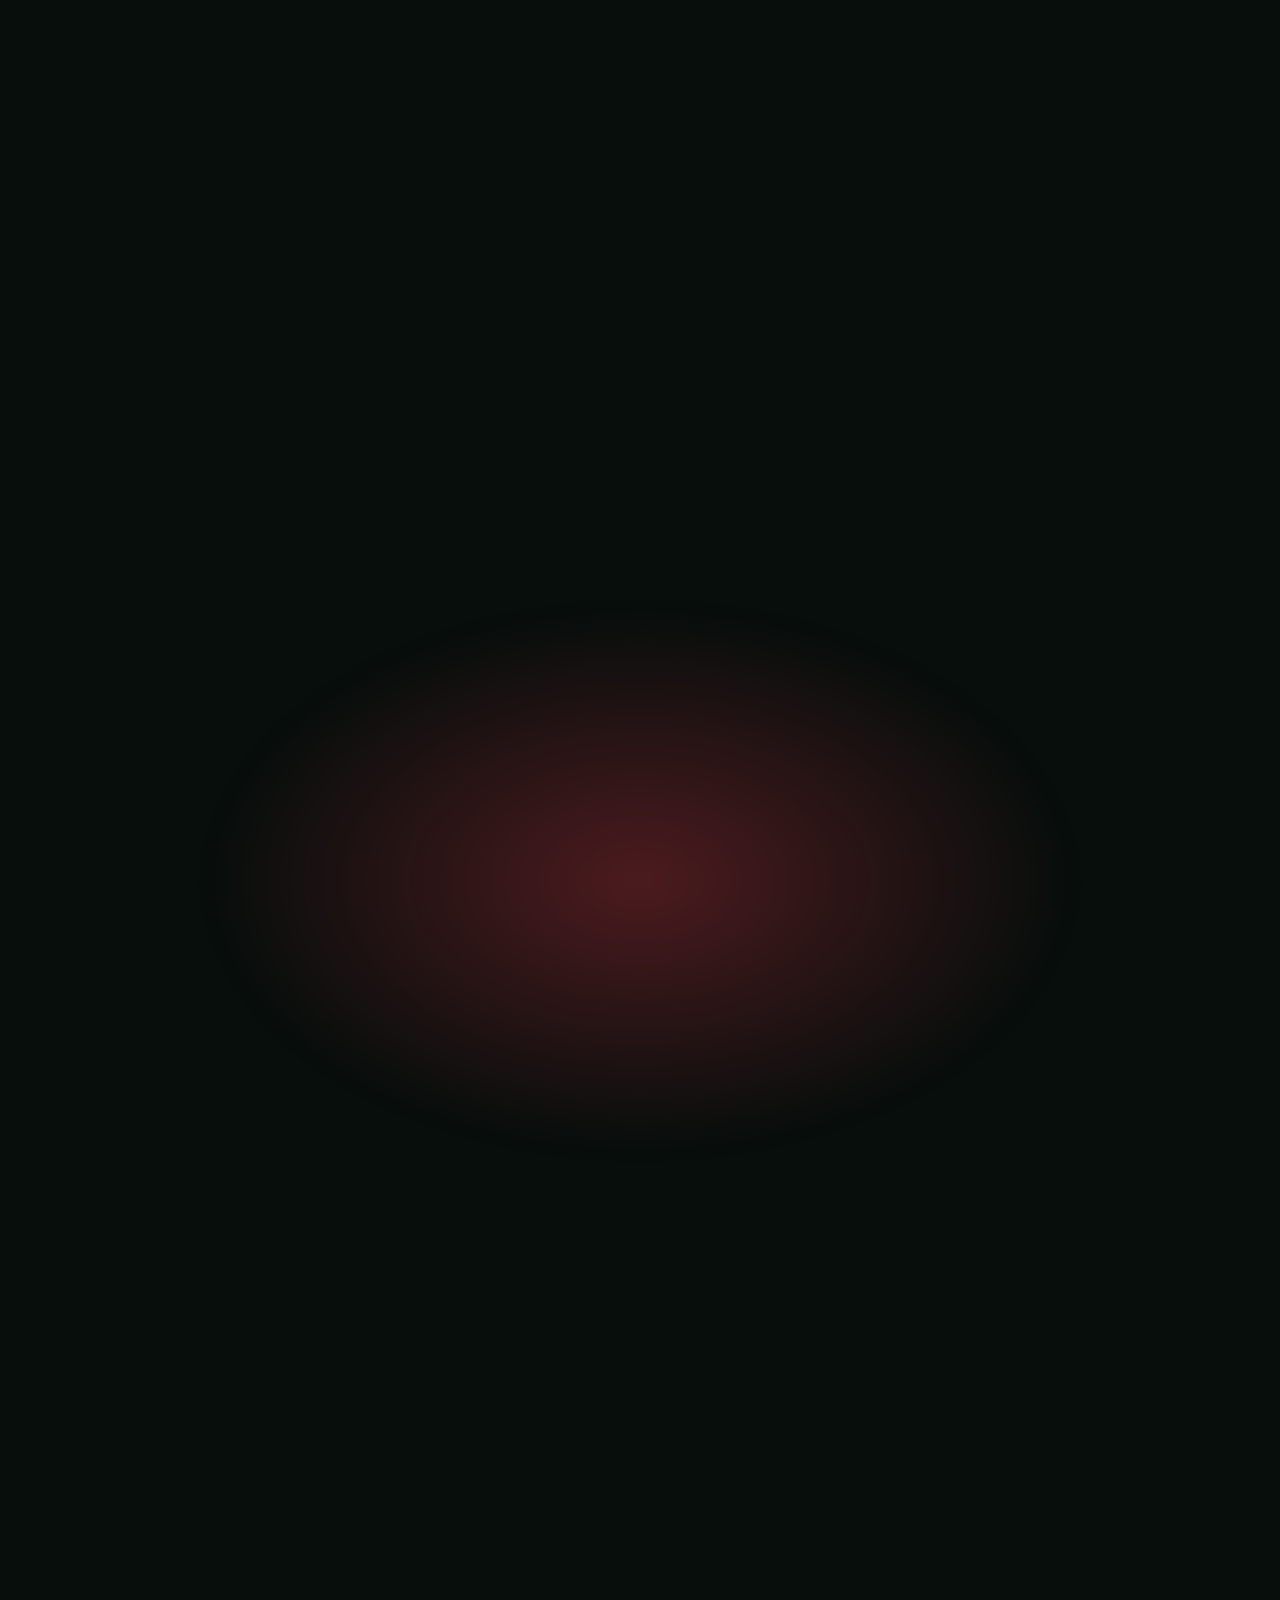
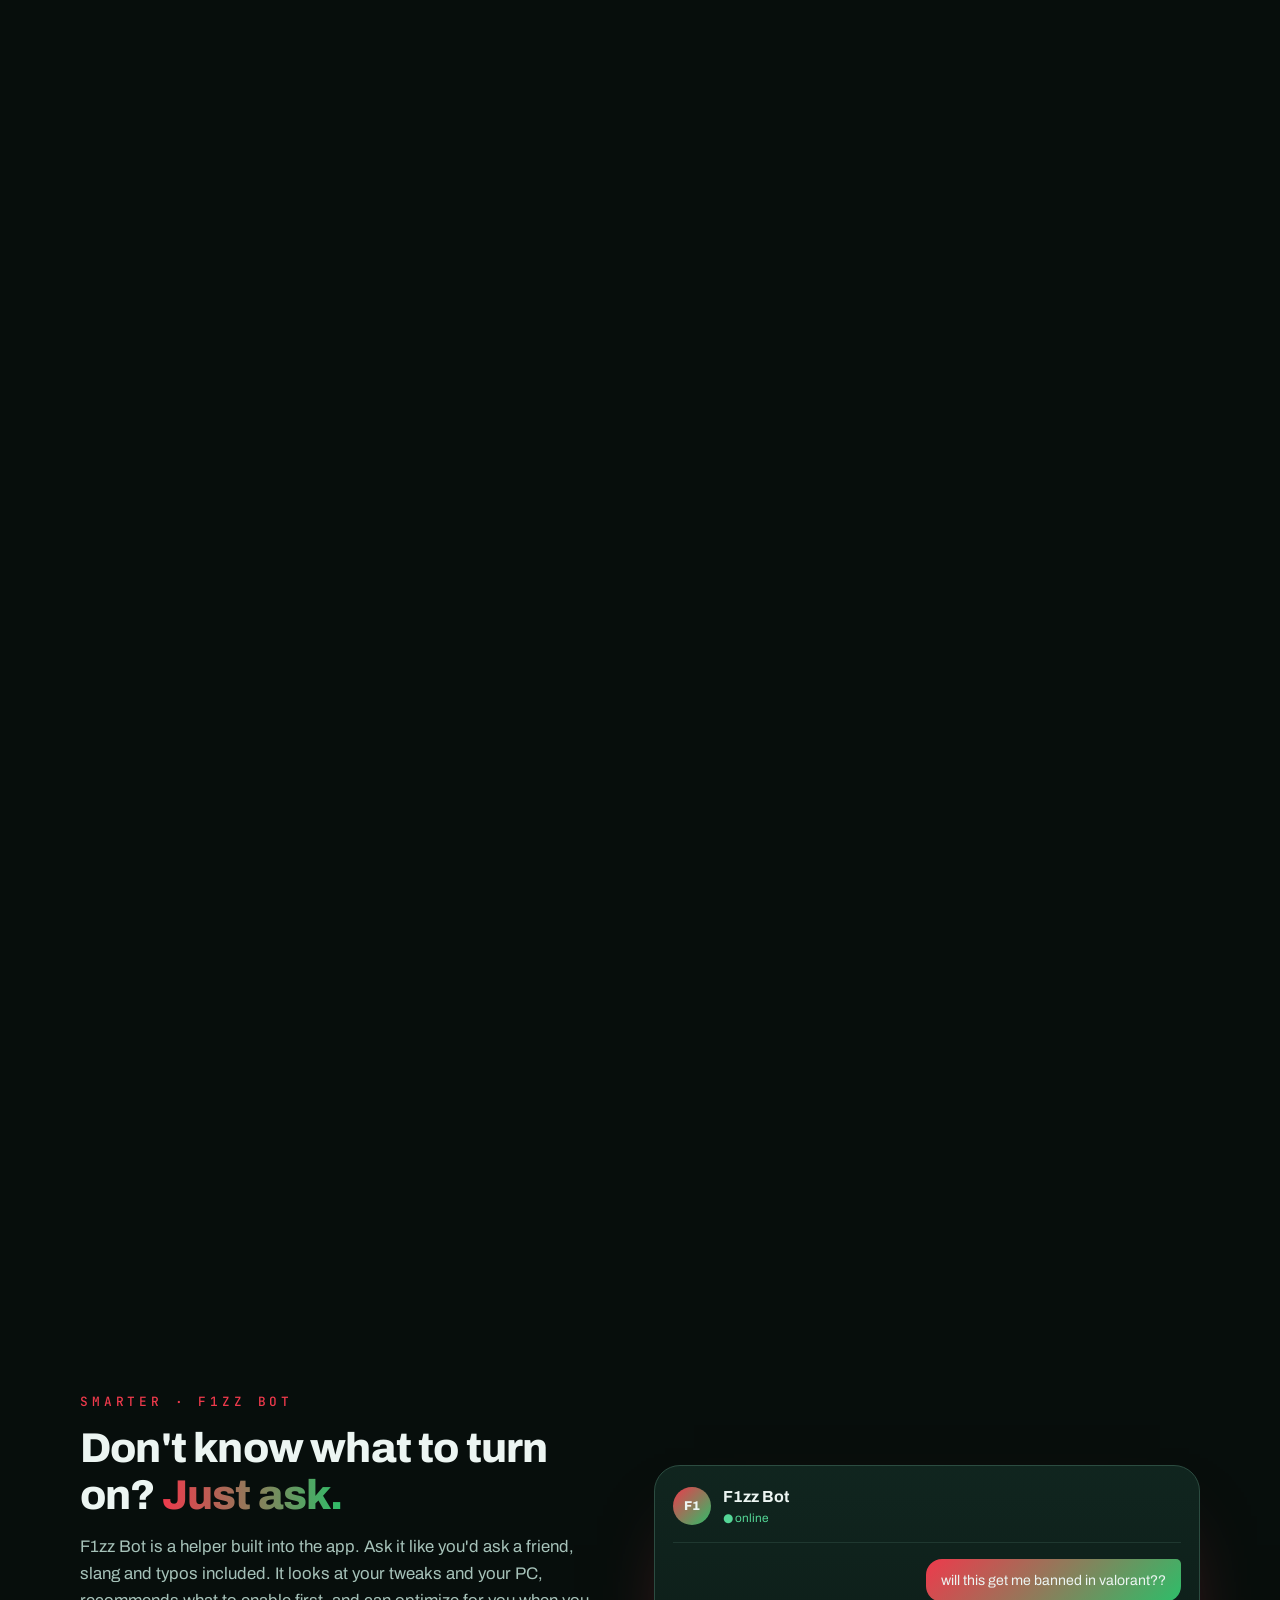
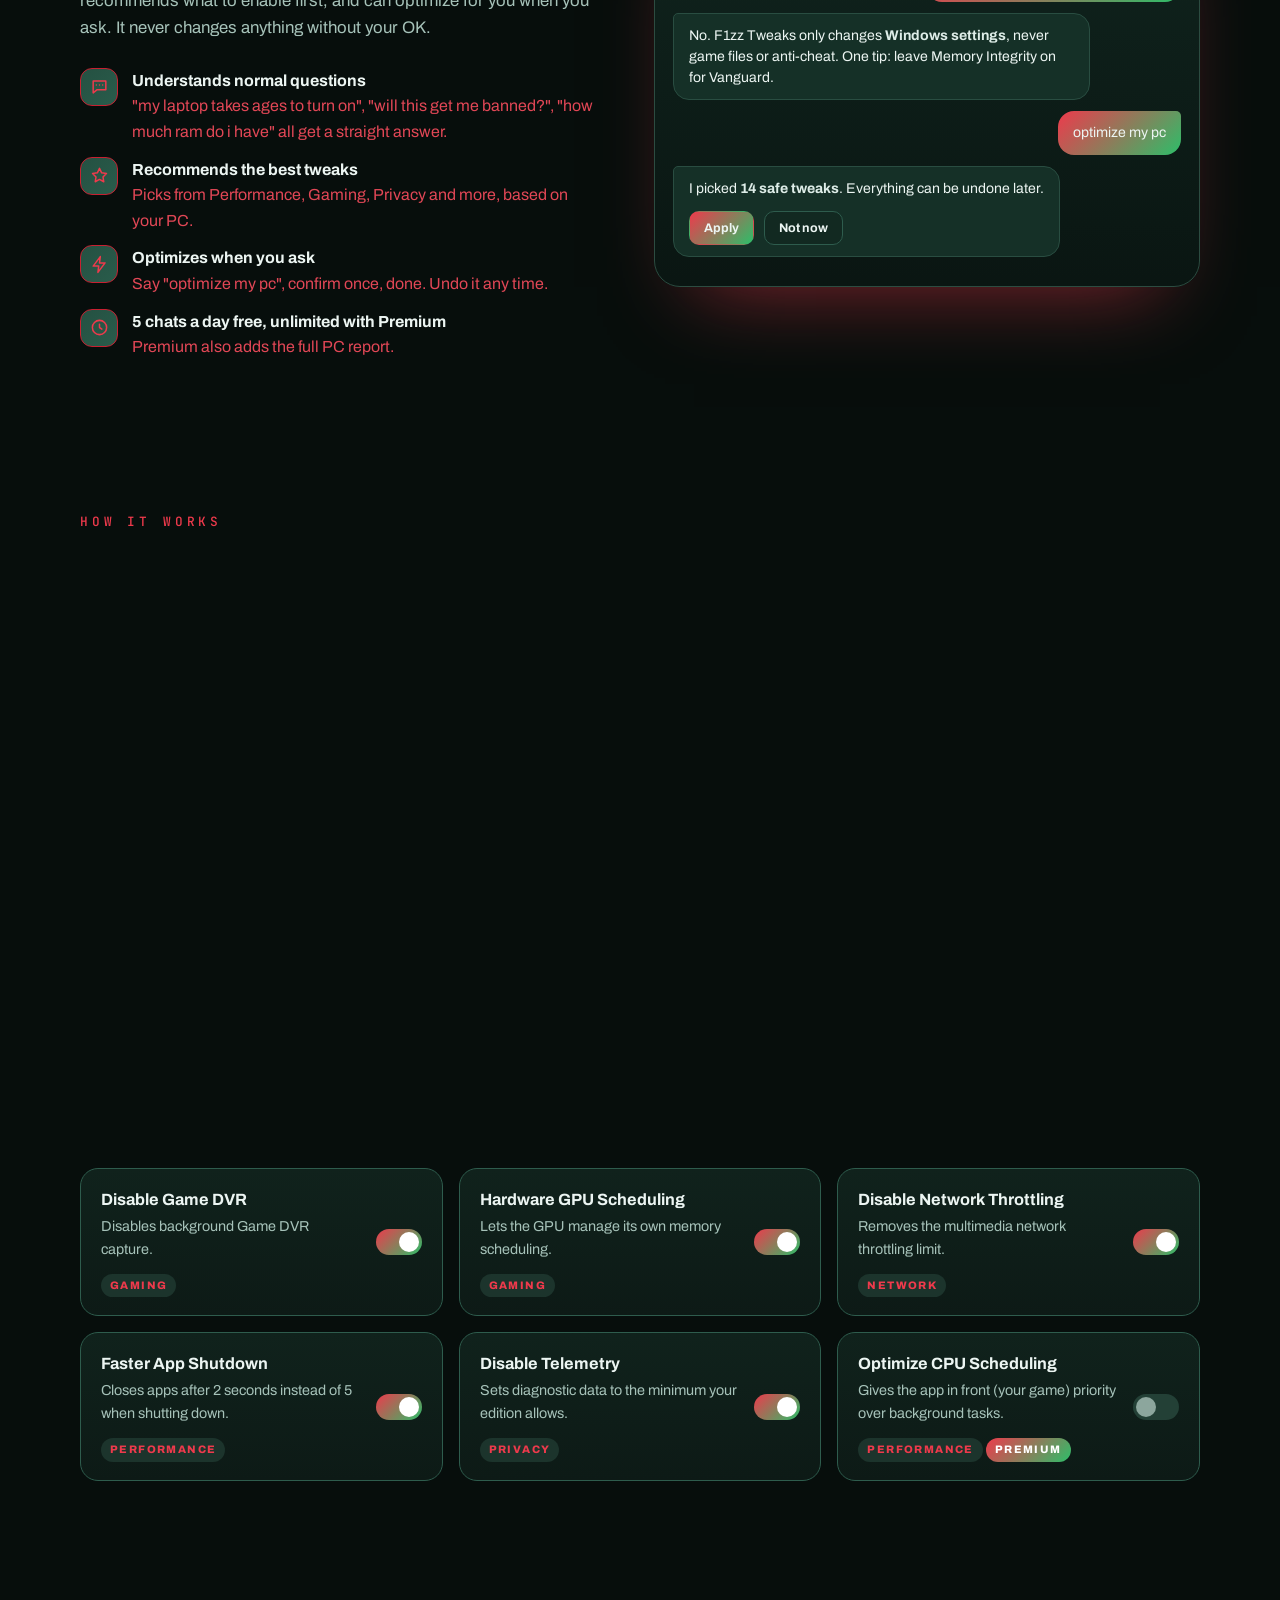
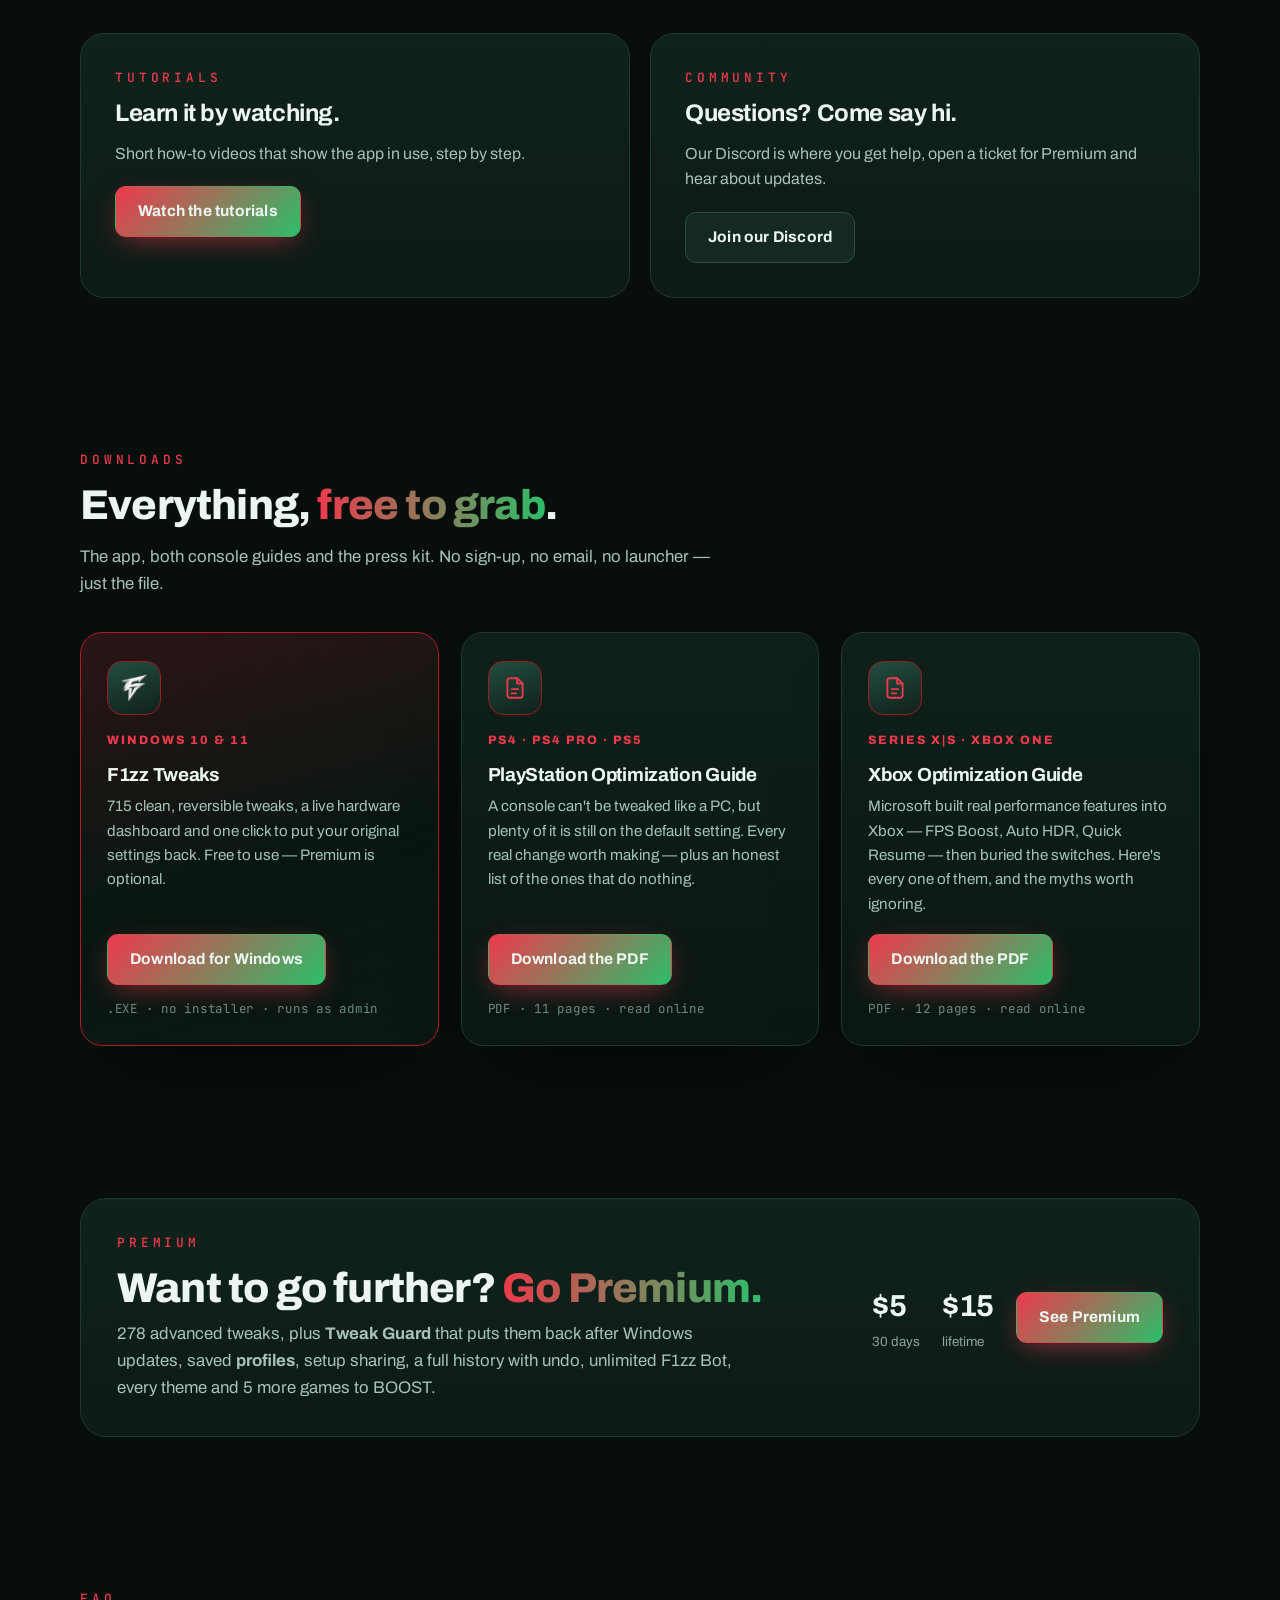
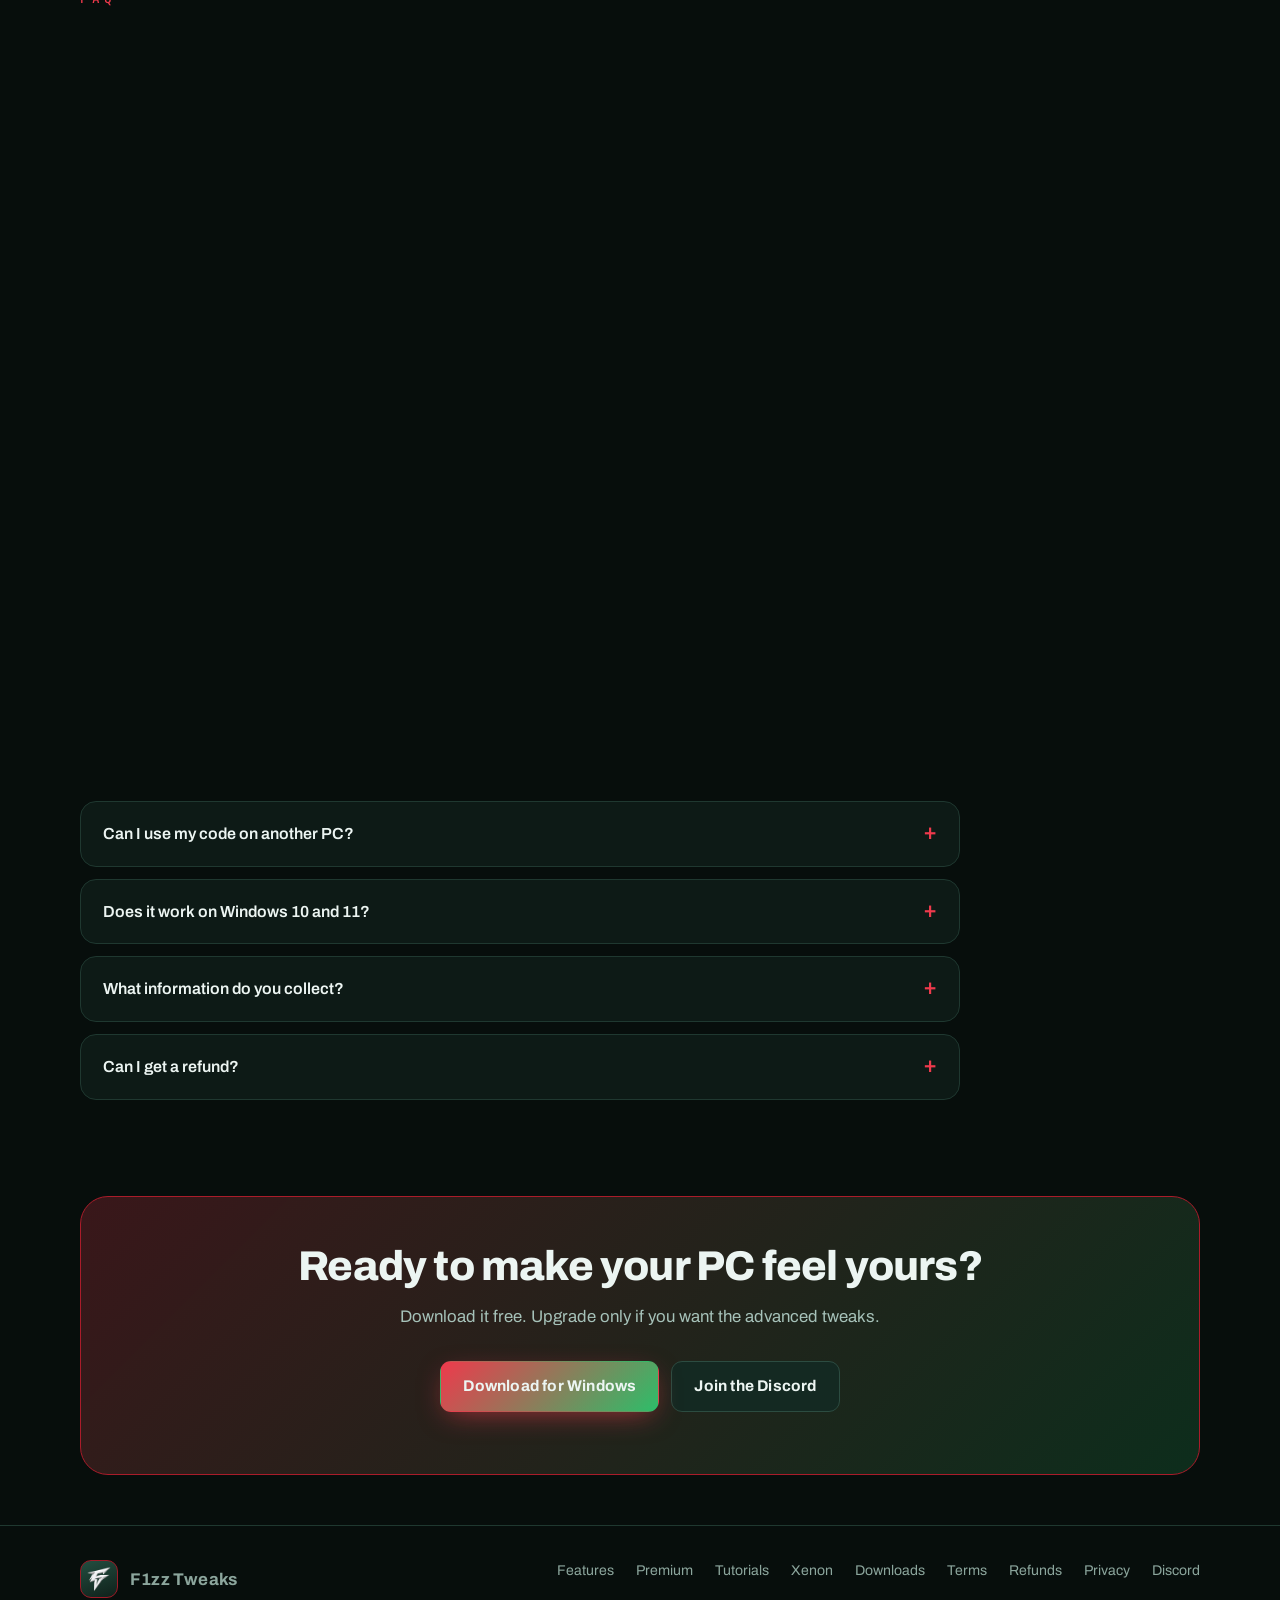
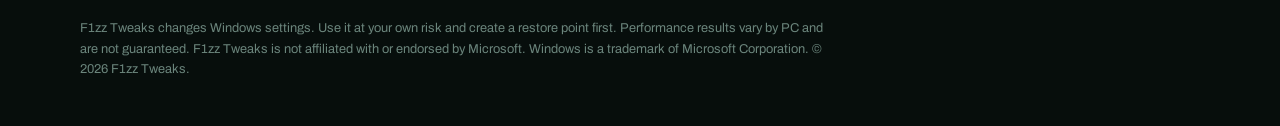
==== commit edc9cd4c: "Add files via upload" ====
--- a/index.html
+++ b/index.html
@@ -559,18 +559,18 @@
     <nav class="nav-links">
       <a href="#features">Features</a>
       <a href="#showcase" data-showcase-link hidden>Showcase</a>
-      <a href="tutorials.html">Tutorials</a>
-      <a href="xenon.html">Xenon</a>
+      <a href="tutorials">Tutorials</a>
+      <a href="xenon">Xenon</a>
       <a href="#downloads">Downloads</a>
       <a href="#bot">F1zz Bot</a>
-      <a href="premium.html">Premium</a>
-      <a href="premium.html#how">How to buy</a>
+      <a href="premium">Premium</a>
+      <a href="premium#how">How to buy</a>
       <a href="#faq">FAQ</a>
-      <a href="terms.html">Terms</a>
+      <a href="terms">Terms</a>
     </nav>
     <div class="nav-cta">
       <a class="btn small" data-need="downloadUrl" data-download href="#">Download</a>
-      <a class="btn small primary" href="premium.html">Get Premium</a>
+      <a class="btn small primary" href="premium">Get Premium</a>
     </div>
   </div>
 </header>
@@ -587,7 +587,7 @@
         <p class="lead">Clean, reversible Windows tweaks for gaming and everyday speed. 715 tweaks, Game Boost, a Game Library that tunes and launches your games, and one click to put your original settings back.</p>
         <div class="hero-cta">
           <a class="btn primary" data-need="downloadUrl" data-download href="#">Download for Windows</a>
-          <a class="btn" href="premium.html">See Premium</a>
+          <a class="btn" href="premium">See Premium</a>
         </div>
         <p class="fine">Windows 10 and 11 &middot; Nothing is applied until you ask &middot; Results vary by PC</p>
         <div class="stats hstats">
@@ -760,7 +760,7 @@
           <div class="eyebrow">Tutorials</div>
           <h3>Learn it by watching.</h3>
           <p>Short how-to videos that show the app in use, step by step.</p>
-          <a class="btn primary" href="tutorials.html">Watch the tutorials</a>
+          <a class="btn primary" href="tutorials">Watch the tutorials</a>
         </div>
         <div class="dcard">
           <div class="eyebrow">Community</div>
@@ -840,7 +840,7 @@
         </div>
         <div class="teaser-side">
           <div class="tprices"><div><b data-price="price30">$5</b><small>30 days</small></div><div><b data-price="priceLifetime">$15</b><small>lifetime</small></div></div>
-          <a class="btn primary" href="premium.html">See Premium</a>
+          <a class="btn primary" href="premium">See Premium</a>
         </div>
       </div>
     </div>
@@ -859,12 +859,12 @@
         <details><summary>Is it safe to use?</summary><p>F1zz Tweaks only changes settings that Windows already has. It saves the original value before each change and can restore it. Tweaks that affect the whole PC are marked ADMIN, and you can create a Windows restore point from inside the app first. Still, tweaking always carries some risk, so read what each tweak does.</p></details>
         <details><summary>Will Windows or my antivirus warn me?</summary><p>Possibly. Apps from small publishers often show a Windows SmartScreen "unknown publisher" warning, and some security tools are cautious about programs that change system settings. Only download F1zz Tweaks from this website. If you're unsure, create a restore point first.</p></details>
         <details><summary>Do I need to run it as administrator?</summary><p>Many tweaks work without it. Tweaks that change settings for the whole PC are marked ADMIN and need the app to be run as administrator.</p></details>
-        <details><summary>What's in Premium?</summary><p>All 715 tweaks (358 more than free), Tweak Guard, three saved profiles, setup sharing, a history of every change with undo, unlimited F1zz Bot with the full PC report, all 36 themes, Fortnite Potato Mode and 5 more games in the Game Library. <a href="premium.html#compare" style="color:var(--blue2)">See the full comparison</a>.</p></details>
+        <details><summary>What's in Premium?</summary><p>All 715 tweaks (358 more than free), Tweak Guard, three saved profiles, setup sharing, a history of every change with undo, unlimited F1zz Bot with the full PC report, all 36 themes, Fortnite Potato Mode and 5 more games in the Game Library. <a href="premium#compare" style="color:var(--blue2)">See the full comparison</a>.</p></details>
         <details><summary>What happens when my Premium ends?</summary><p>When a Premium license expires, is refunded, or is removed, the app tells you and then restores the Premium tweaks it applied back to your original settings. The Premium tools switch off. Your free tweaks and your own settings are not touched.</p></details>
         <details><summary>Can I use my code on another PC?</summary><p>Each code is locked to one PC. If you replace your PC, open a ticket in our Discord and we'll help you move it.</p></details>
         <details><summary>Does it work on Windows 10 and 11?</summary><p>Yes. A few tweaks only apply to Windows 11 and say so in their description.</p></details>
-        <details><summary>What information do you collect?</summary><p>The app itself has no accounts and collects no email. The checkout provider shares your order details with us (such as the name and email you gave at checkout) so we can verify your purchase and email you your code. If you open a Discord ticket, we see your Discord name and your Device ID so we can help. We never see your card details. Read the full <a href="terms.html#privacy" style="color:var(--blue2)">privacy section</a>.</p></details>
-        <details><summary>Can I get a refund?</summary><p>See our <a href="terms.html#refunds" style="color:var(--blue2)">refund policy</a>. If something doesn't work for you, open a ticket and tell us what happened.</p></details>
+        <details><summary>What information do you collect?</summary><p>The app itself has no accounts and collects no email. The checkout provider shares your order details with us (such as the name and email you gave at checkout) so we can verify your purchase and email you your code. If you open a Discord ticket, we see your Discord name and your Device ID so we can help. We never see your card details. Read the full <a href="terms#privacy" style="color:var(--blue2)">privacy section</a>.</p></details>
+        <details><summary>Can I get a refund?</summary><p>See our <a href="terms#refunds" style="color:var(--blue2)">refund policy</a>. If something doesn't work for you, open a ticket and tell us what happened.</p></details>
       </div>
     </div>
   </section>
@@ -888,13 +888,13 @@
       <div class="brand"><img src="[data-uri]" alt=""><span>F1zz Tweaks</span></div>
       <nav>
         <a href="#features">Features</a>
-        <a href="premium.html">Premium</a>
-        <a href="tutorials.html">Tutorials</a>
-      <a href="xenon.html">Xenon</a>
+        <a href="premium">Premium</a>
+        <a href="tutorials">Tutorials</a>
+      <a href="xenon">Xenon</a>
         <a href="#downloads">Downloads</a>
-        <a href="terms.html#terms">Terms</a>
-        <a href="terms.html#refunds">Refunds</a>
-        <a href="terms.html#privacy">Privacy</a>
+        <a href="terms#terms">Terms</a>
+        <a href="terms#refunds">Refunds</a>
+        <a href="terms#privacy">Privacy</a>
         <a data-need="discordInvite" href="#">Discord</a>
       </nav>
     </div>
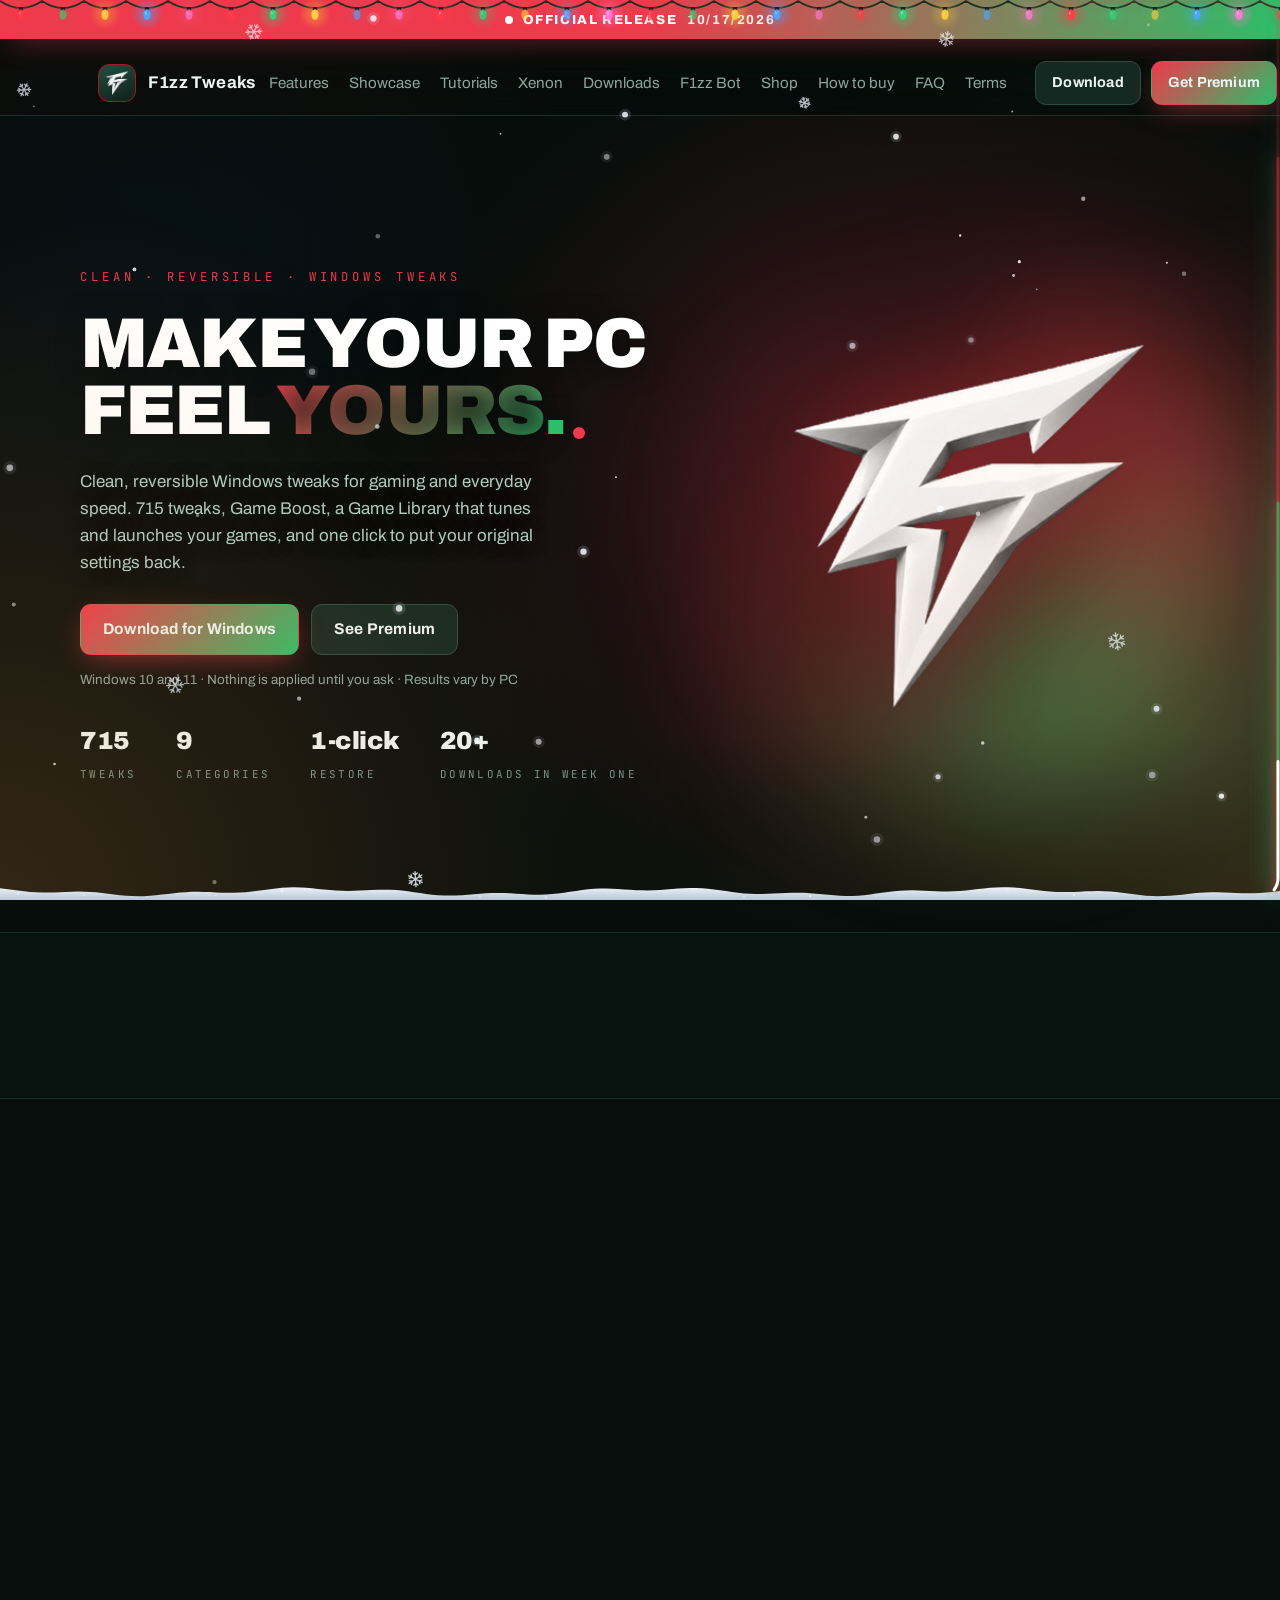
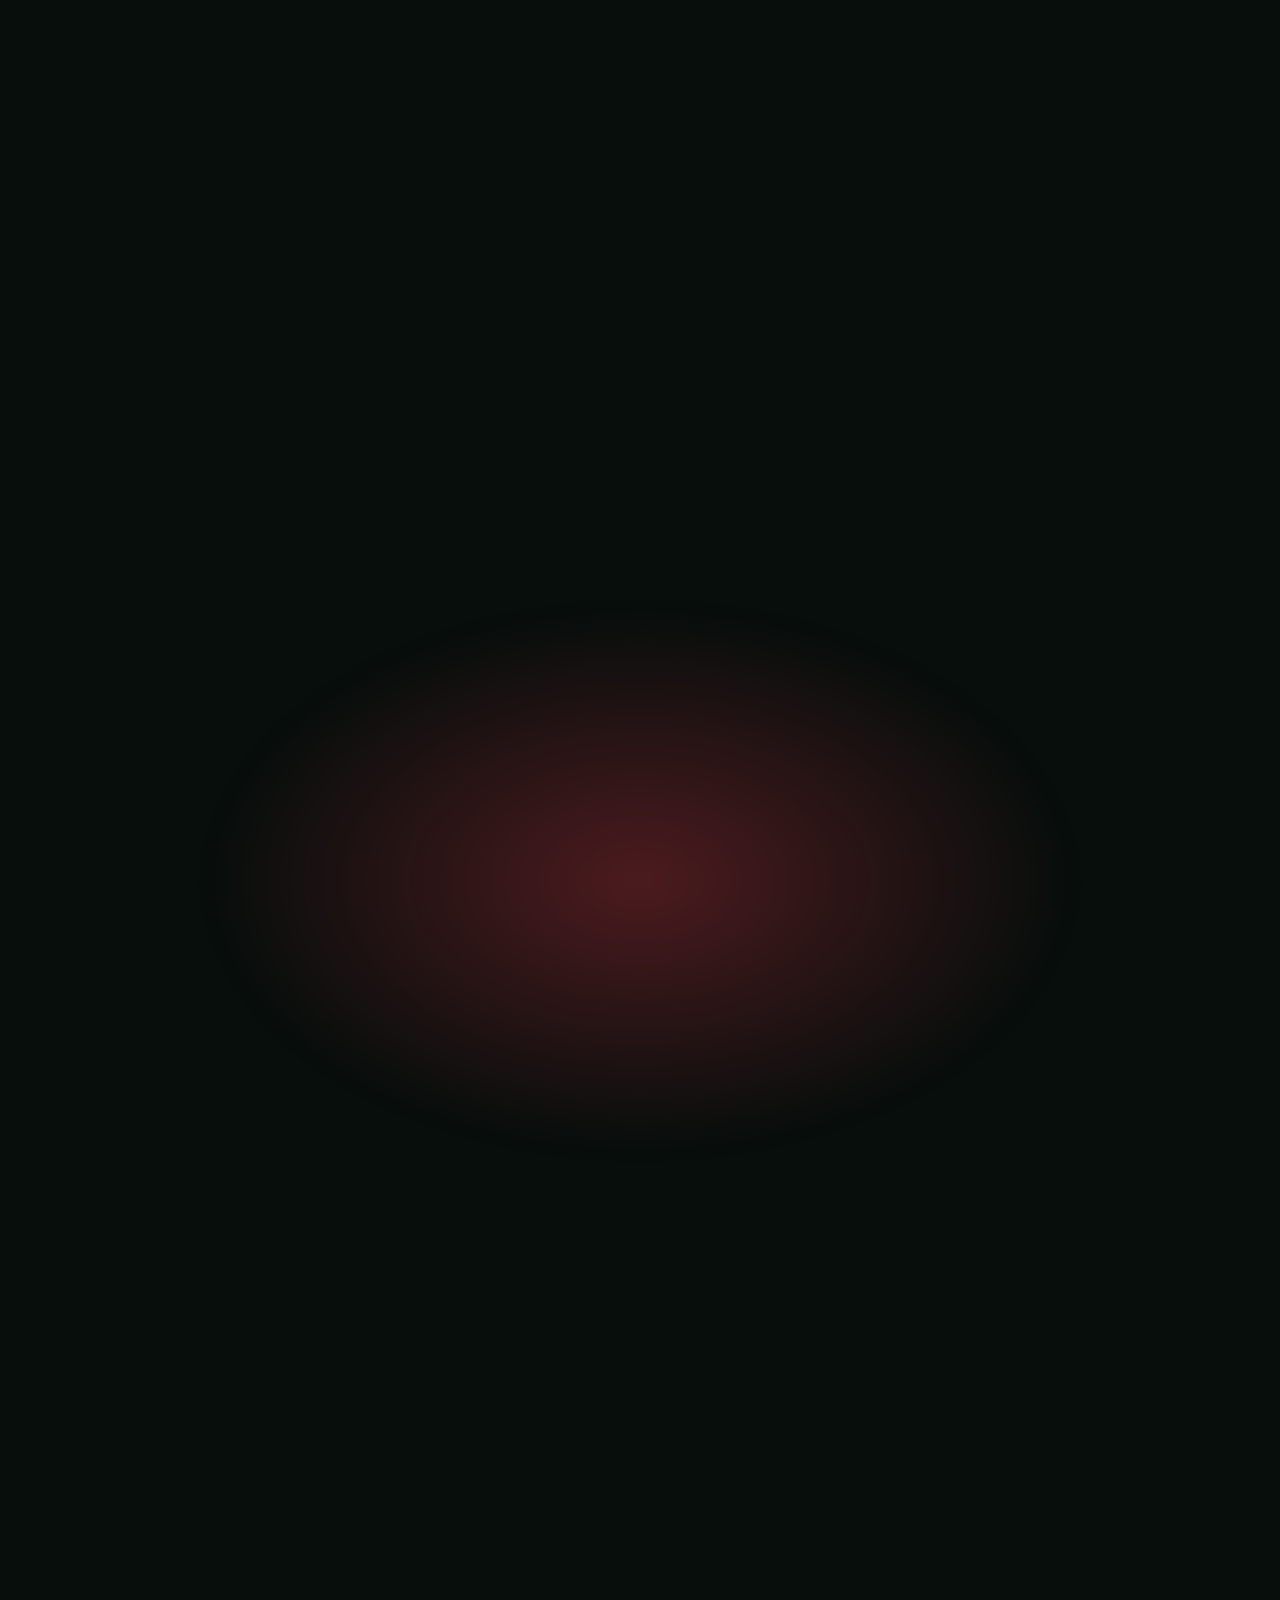
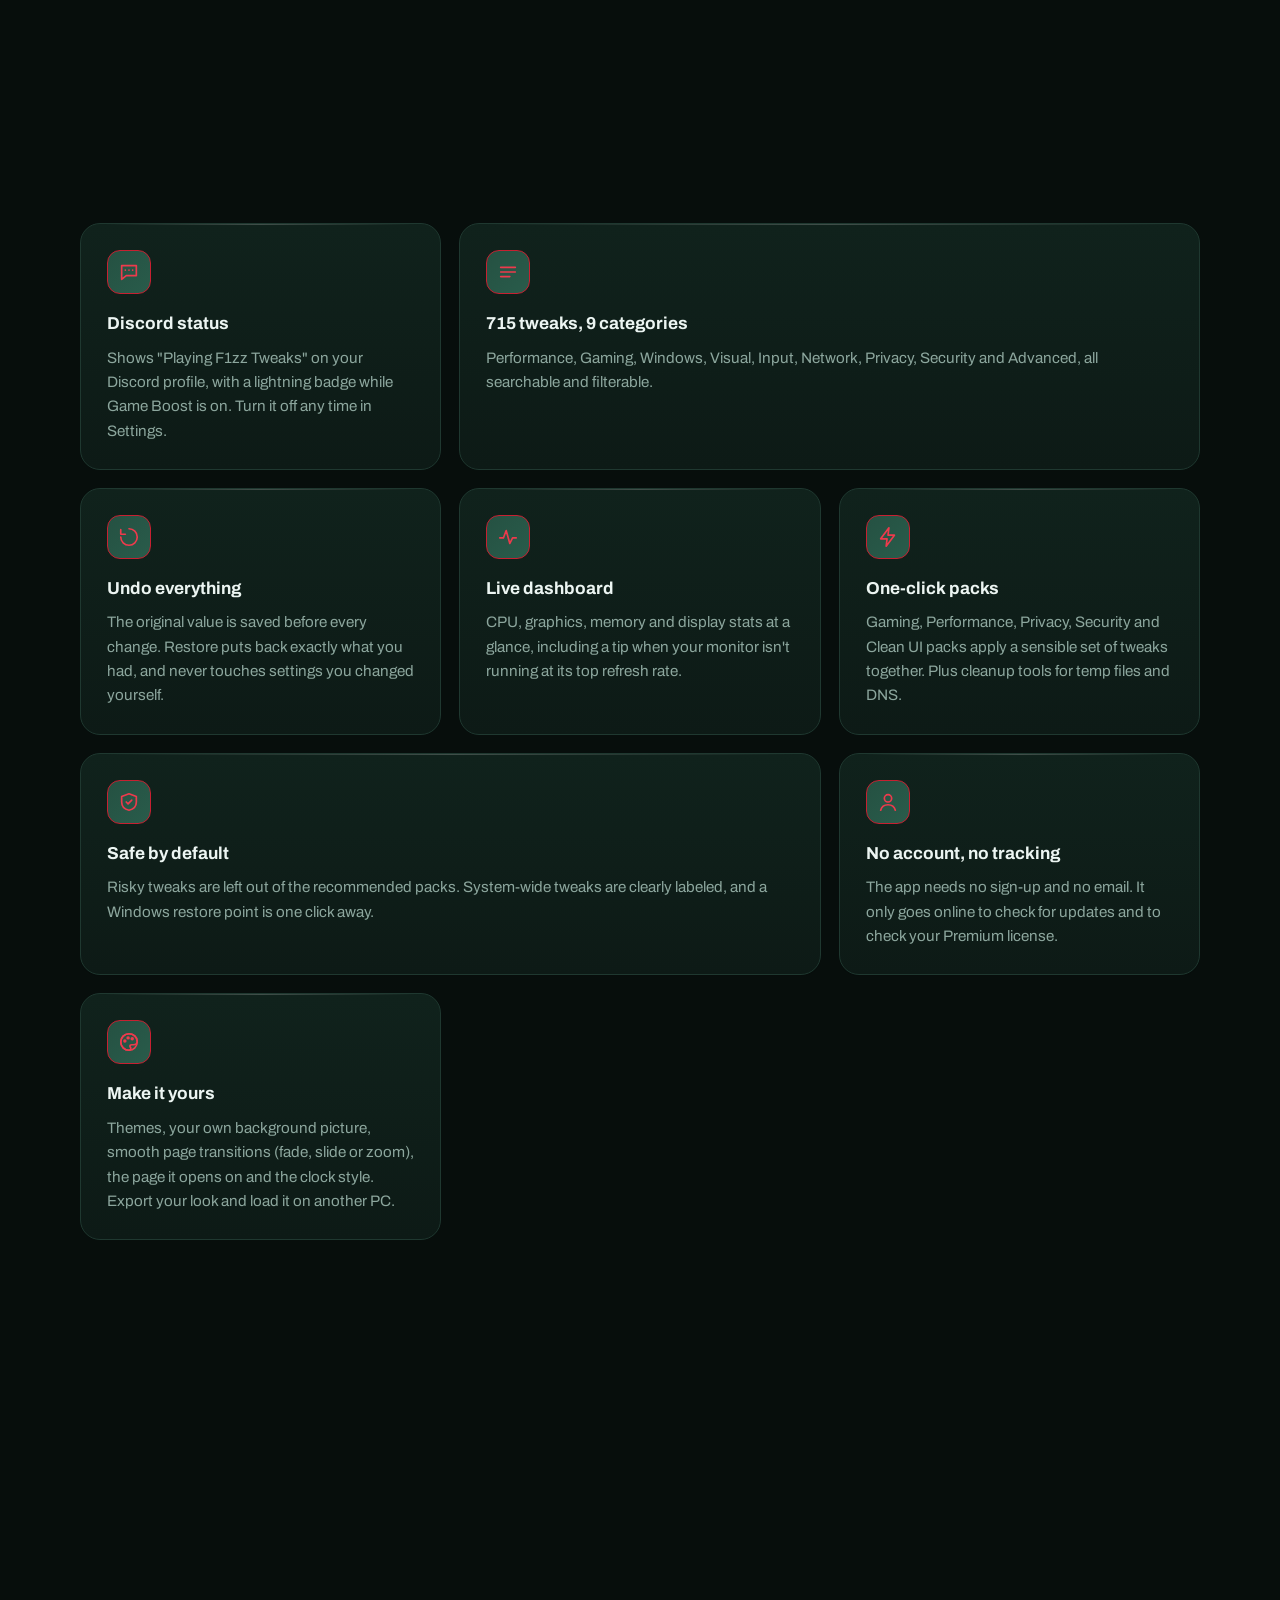
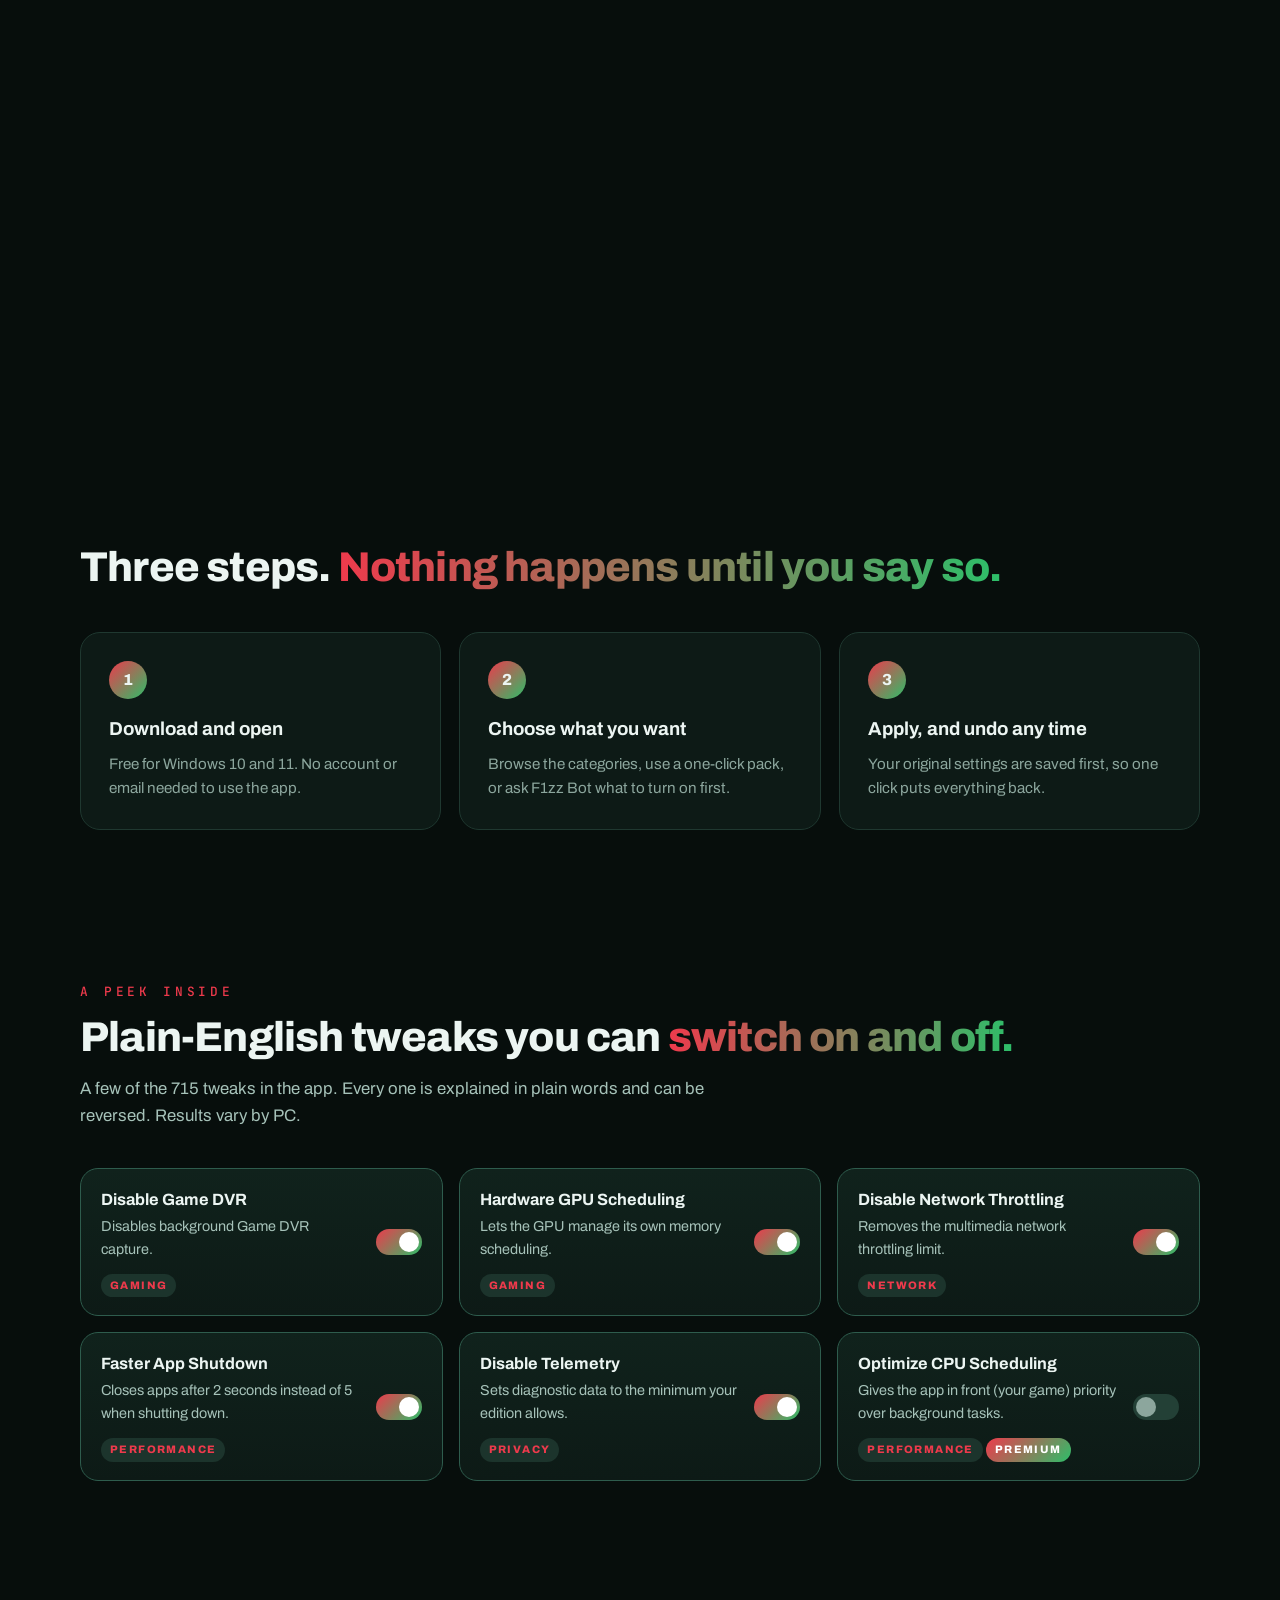
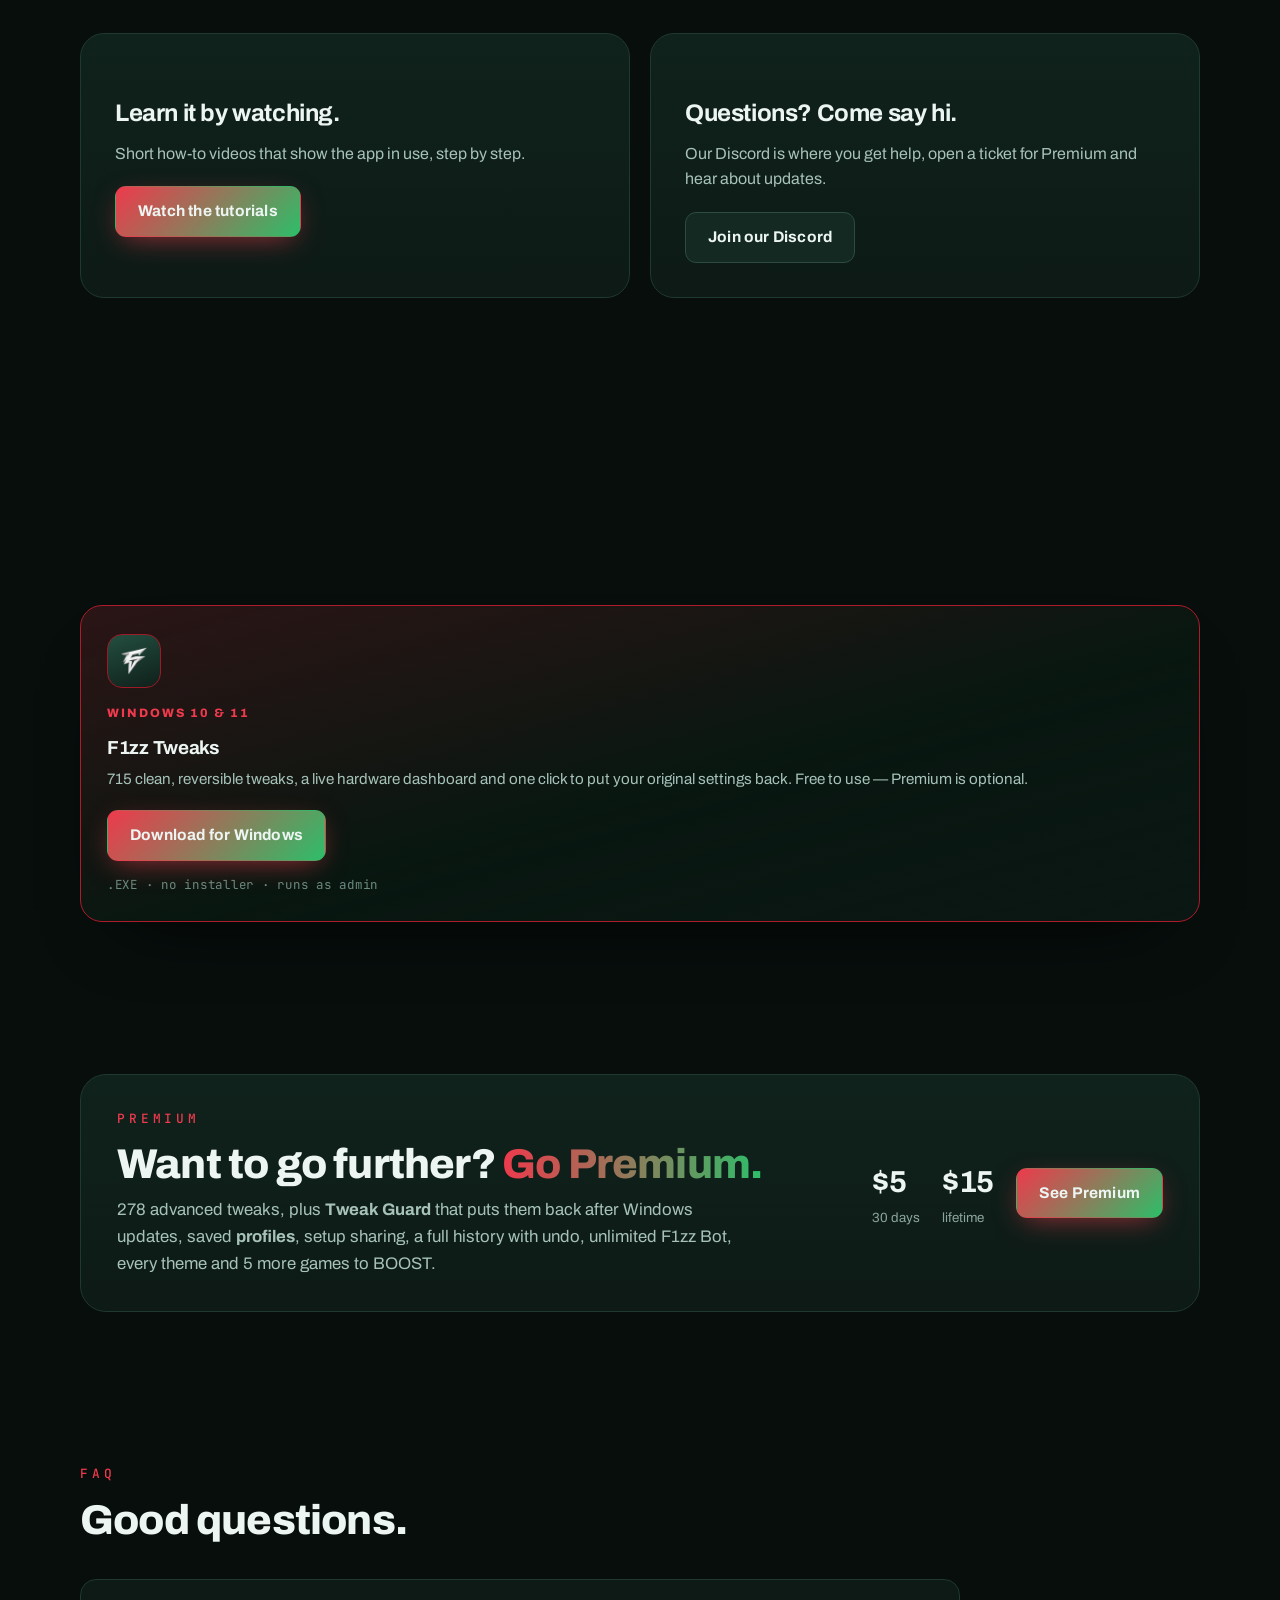
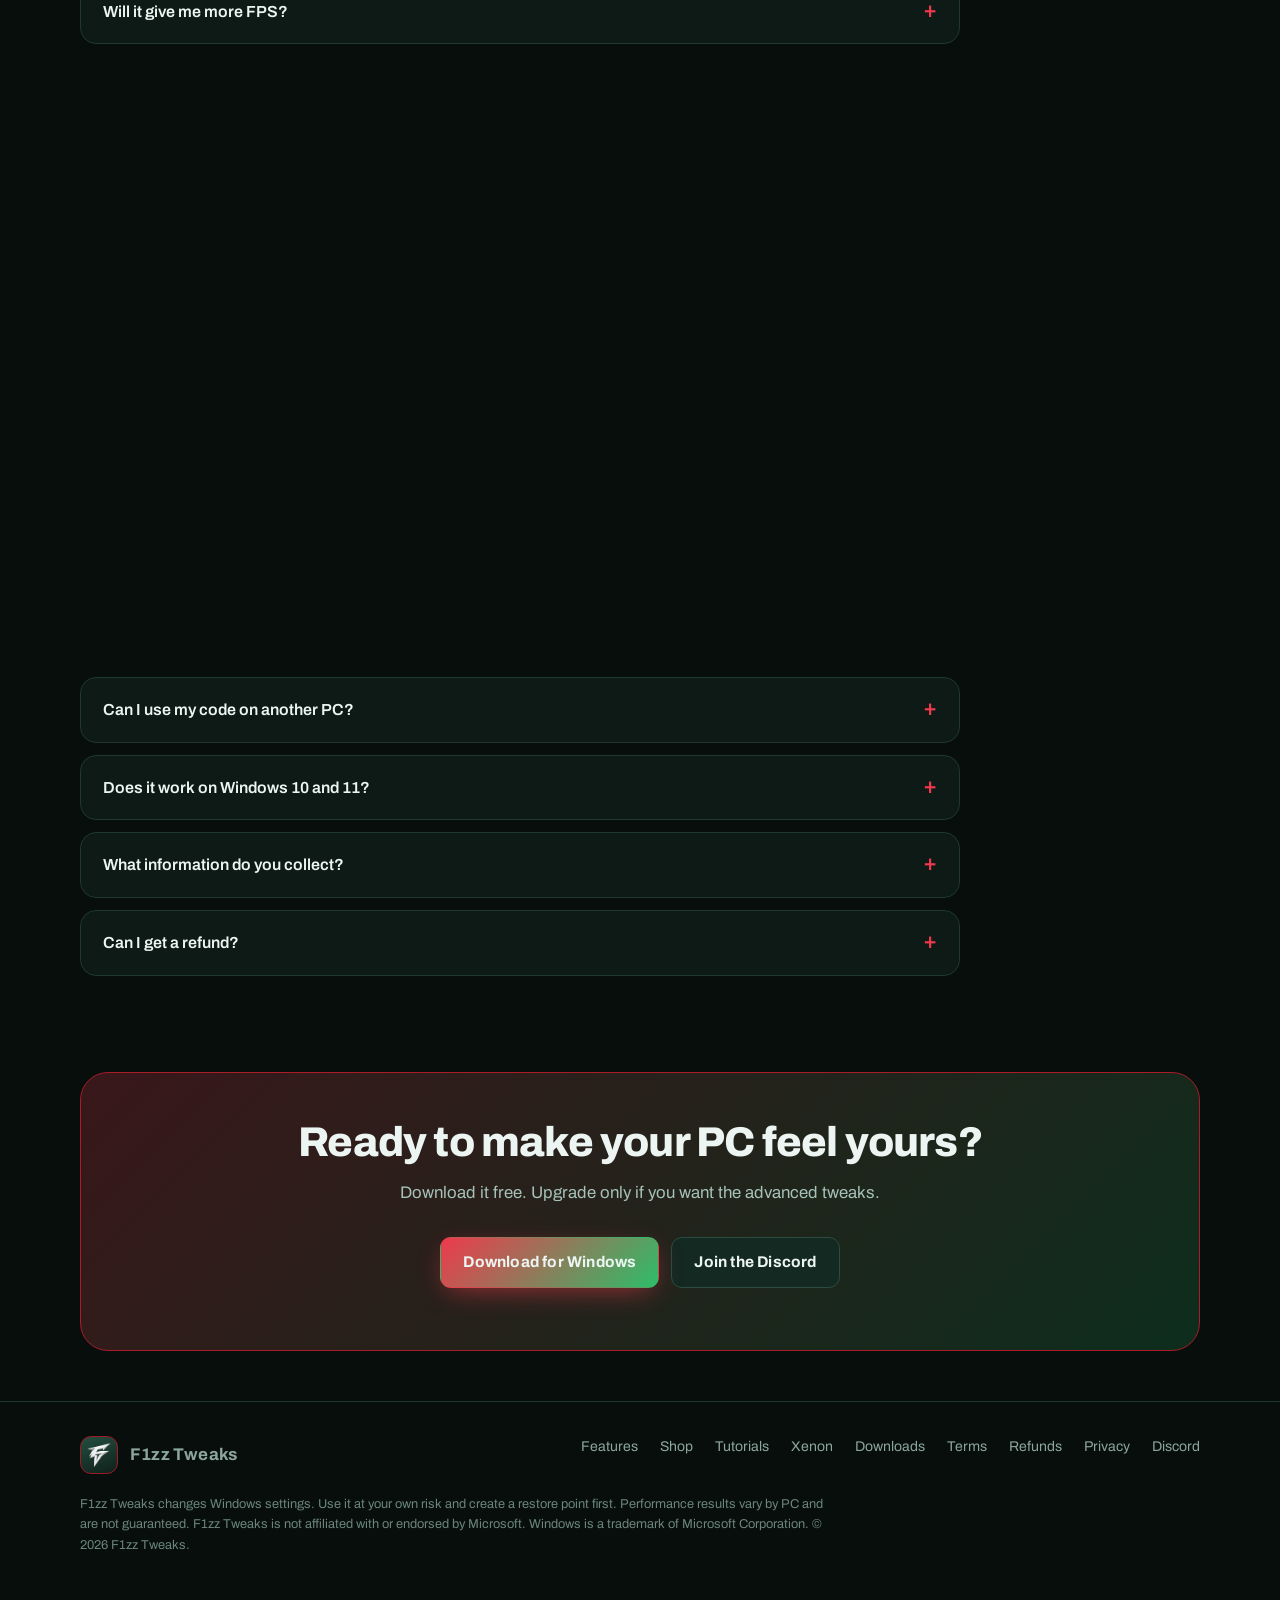
==== commit 7c6aeed6: "Add files via upload" ====
--- a/index.html
+++ b/index.html
@@ -563,14 +563,14 @@
       <a href="xenon">Xenon</a>
       <a href="#downloads">Downloads</a>
       <a href="#bot">F1zz Bot</a>
-      <a href="premium">Premium</a>
-      <a href="premium#how">How to buy</a>
+      <a href="shop">Shop</a>
+      <a href="shop#how">How to buy</a>
       <a href="#faq">FAQ</a>
       <a href="terms">Terms</a>
     </nav>
     <div class="nav-cta">
       <a class="btn small" data-need="downloadUrl" data-download href="#">Download</a>
-      <a class="btn small primary" href="premium">Get Premium</a>
+      <a class="btn small primary" href="shop">Get Premium</a>
     </div>
   </div>
 </header>
@@ -587,7 +587,7 @@
         <p class="lead">Clean, reversible Windows tweaks for gaming and everyday speed. 715 tweaks, Game Boost, a Game Library that tunes and launches your games, and one click to put your original settings back.</p>
         <div class="hero-cta">
           <a class="btn primary" data-need="downloadUrl" data-download href="#">Download for Windows</a>
-          <a class="btn" href="premium">See Premium</a>
+          <a class="btn" href="shop">See Premium</a>
         </div>
         <p class="fine">Windows 10 and 11 &middot; Nothing is applied until you ask &middot; Results vary by PC</p>
         <div class="stats hstats">
@@ -777,7 +777,7 @@
     <div class="wrap">
       <div class="eyebrow">Downloads</div>
       <h2>Everything, <span class="grad-text">free to grab</span>.</h2>
-      <p class="sec-lead">The app, both console guides and the press kit. No sign-up, no email, no launcher &mdash; just the file.</p>
+      <p class="sec-lead">Free to download. No sign-up, no email, no launcher &mdash; just the file.</p>
 
       <div class="dlgrid">
 
@@ -790,28 +790,6 @@
             <a class="btn primary" data-need="downloadUrl" data-download href="#">Download for Windows</a>
           </div>
           <div class="dlmeta">.EXE &middot; no installer &middot; runs as admin</div>
-        </div>
-
-        <div class="dlcard">
-          <div class="dlicon"><svg viewBox="0 0 24 24" aria-hidden="true"><path d="M14 3H7a2 2 0 0 0-2 2v14a2 2 0 0 0 2 2h10a2 2 0 0 0 2-2V8z"></path><path d="M14 3v5h5"></path><path d="M9 13h6M9 17h4"></path></svg></div>
-          <div class="dlfor">PS4 &middot; PS4 Pro &middot; PS5</div>
-          <h3>PlayStation Optimization Guide</h3>
-          <p>A console can't be tweaked like a PC, but plenty of it is still on the default setting. Every real change worth making &mdash; plus an honest list of the ones that do nothing.</p>
-          <div class="dlbtns">
-            <a class="btn primary" href="F1zz-Tweaks-PlayStation-Guide.pdf" download>Download the PDF</a>
-          </div>
-          <div class="dlmeta">PDF &middot; 11 pages &middot; <a href="F1zz-Tweaks-PlayStation-Guide.pdf" target="_blank" rel="noopener">read online</a></div>
-        </div>
-
-        <div class="dlcard">
-          <div class="dlicon"><svg viewBox="0 0 24 24" aria-hidden="true"><path d="M14 3H7a2 2 0 0 0-2 2v14a2 2 0 0 0 2 2h10a2 2 0 0 0 2-2V8z"></path><path d="M14 3v5h5"></path><path d="M9 13h6M9 17h4"></path></svg></div>
-          <div class="dlfor">Series X&#124;S &middot; Xbox One</div>
-          <h3>Xbox Optimization Guide</h3>
-          <p>Microsoft built real performance features into Xbox &mdash; FPS Boost, Auto HDR, Quick Resume &mdash; then buried the switches. Here's every one of them, and the myths worth ignoring.</p>
-          <div class="dlbtns">
-            <a class="btn primary" href="F1zz-Tweaks-Xbox-Guide.pdf" download>Download the PDF</a>
-          </div>
-          <div class="dlmeta">PDF &middot; 12 pages &middot; <a href="F1zz-Tweaks-Xbox-Guide.pdf" target="_blank" rel="noopener">read online</a></div>
         </div>
 
         <div class="dlcard" data-opt="creatorKitUrl" hidden>
@@ -840,7 +818,7 @@
         </div>
         <div class="teaser-side">
           <div class="tprices"><div><b data-price="price30">$5</b><small>30 days</small></div><div><b data-price="priceLifetime">$15</b><small>lifetime</small></div></div>
-          <a class="btn primary" href="premium">See Premium</a>
+          <a class="btn primary" href="shop">See Premium</a>
         </div>
       </div>
     </div>
@@ -859,7 +837,7 @@
         <details><summary>Is it safe to use?</summary><p>F1zz Tweaks only changes settings that Windows already has. It saves the original value before each change and can restore it. Tweaks that affect the whole PC are marked ADMIN, and you can create a Windows restore point from inside the app first. Still, tweaking always carries some risk, so read what each tweak does.</p></details>
         <details><summary>Will Windows or my antivirus warn me?</summary><p>Possibly. Apps from small publishers often show a Windows SmartScreen "unknown publisher" warning, and some security tools are cautious about programs that change system settings. Only download F1zz Tweaks from this website. If you're unsure, create a restore point first.</p></details>
         <details><summary>Do I need to run it as administrator?</summary><p>Many tweaks work without it. Tweaks that change settings for the whole PC are marked ADMIN and need the app to be run as administrator.</p></details>
-        <details><summary>What's in Premium?</summary><p>All 715 tweaks (358 more than free), Tweak Guard, three saved profiles, setup sharing, a history of every change with undo, unlimited F1zz Bot with the full PC report, all 36 themes, Fortnite Potato Mode and 5 more games in the Game Library. <a href="premium#compare" style="color:var(--blue2)">See the full comparison</a>.</p></details>
+        <details><summary>What's in Premium?</summary><p>All 715 tweaks (358 more than free), Tweak Guard, three saved profiles, setup sharing, a history of every change with undo, unlimited F1zz Bot with the full PC report, all 36 themes, Fortnite Potato Mode and 5 more games in the Game Library. <a href="shop#compare" style="color:var(--blue2)">See the full comparison</a>.</p></details>
         <details><summary>What happens when my Premium ends?</summary><p>When a Premium license expires, is refunded, or is removed, the app tells you and then restores the Premium tweaks it applied back to your original settings. The Premium tools switch off. Your free tweaks and your own settings are not touched.</p></details>
         <details><summary>Can I use my code on another PC?</summary><p>Each code is locked to one PC. If you replace your PC, open a ticket in our Discord and we'll help you move it.</p></details>
         <details><summary>Does it work on Windows 10 and 11?</summary><p>Yes. A few tweaks only apply to Windows 11 and say so in their description.</p></details>
@@ -888,7 +866,7 @@
       <div class="brand"><img src="[data-uri]" alt=""><span>F1zz Tweaks</span></div>
       <nav>
         <a href="#features">Features</a>
-        <a href="premium">Premium</a>
+        <a href="shop">Shop</a>
         <a href="tutorials">Tutorials</a>
       <a href="xenon">Xenon</a>
         <a href="#downloads">Downloads</a>
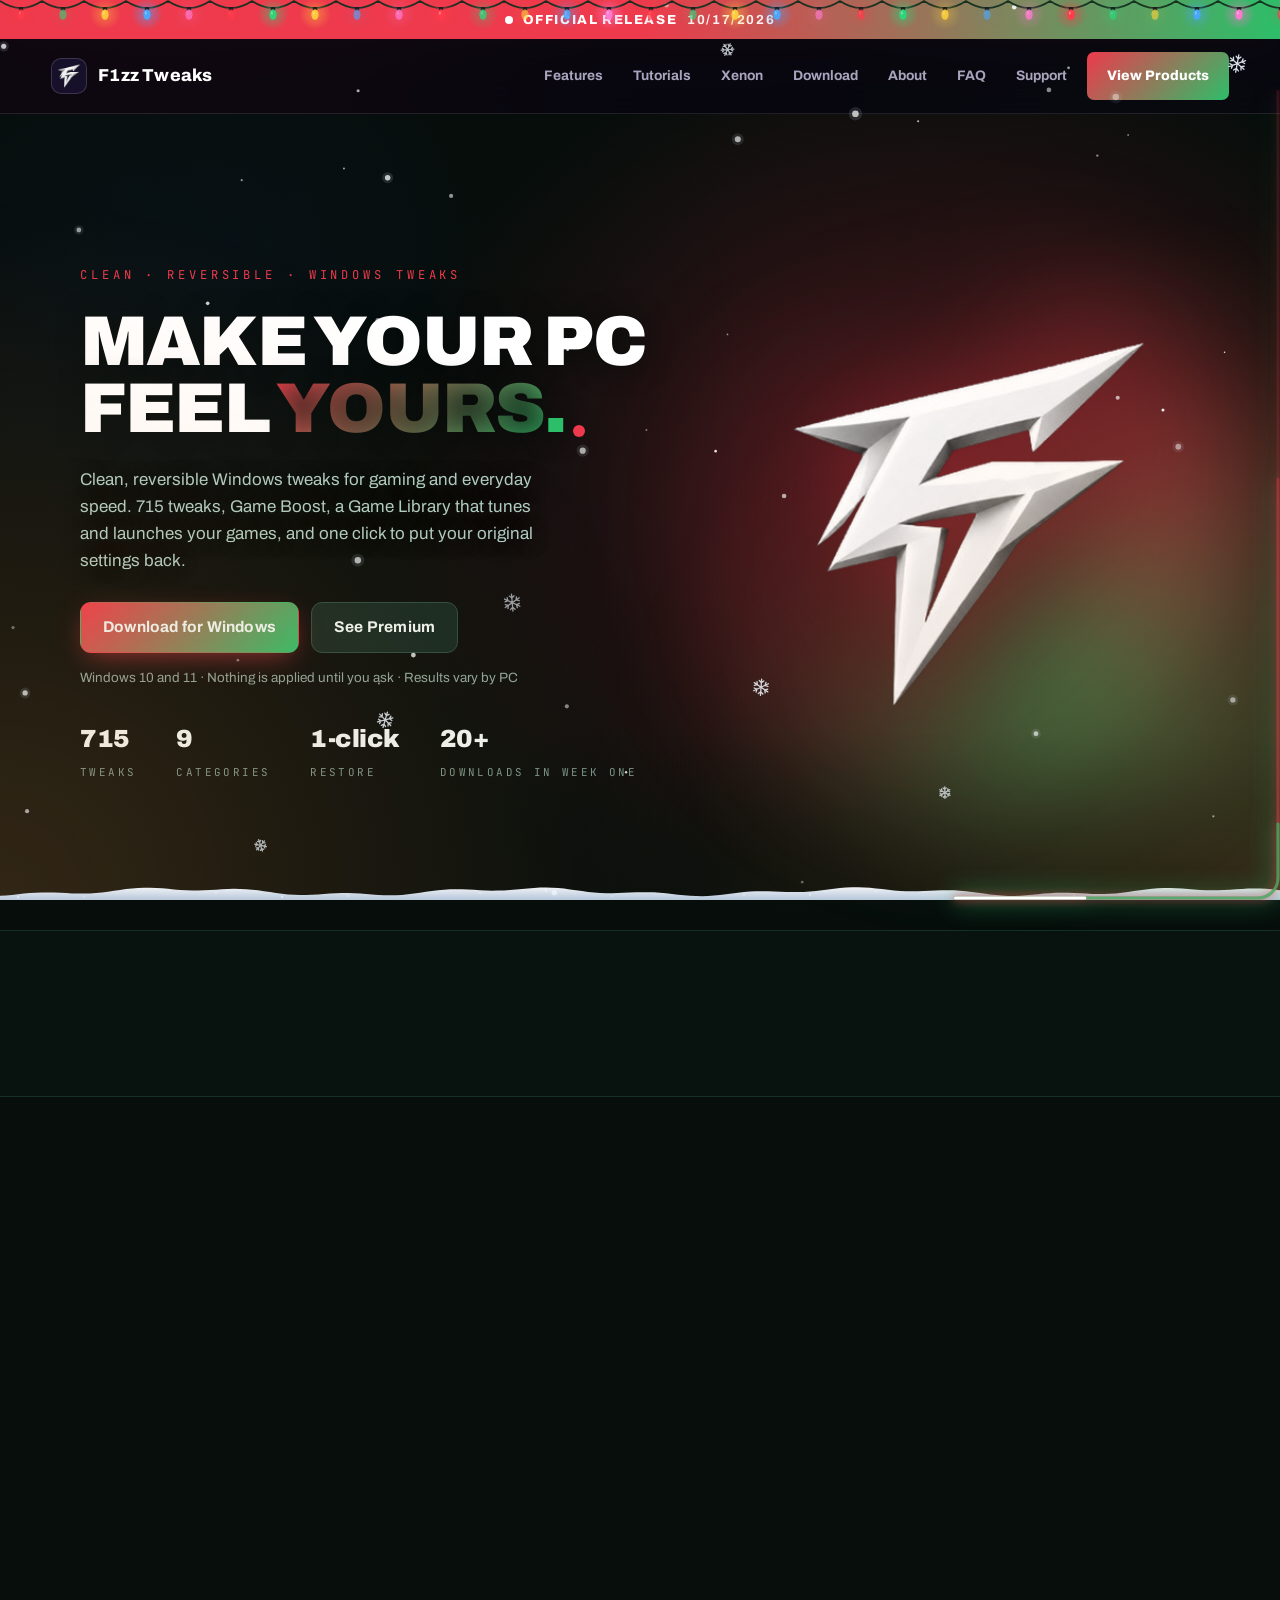
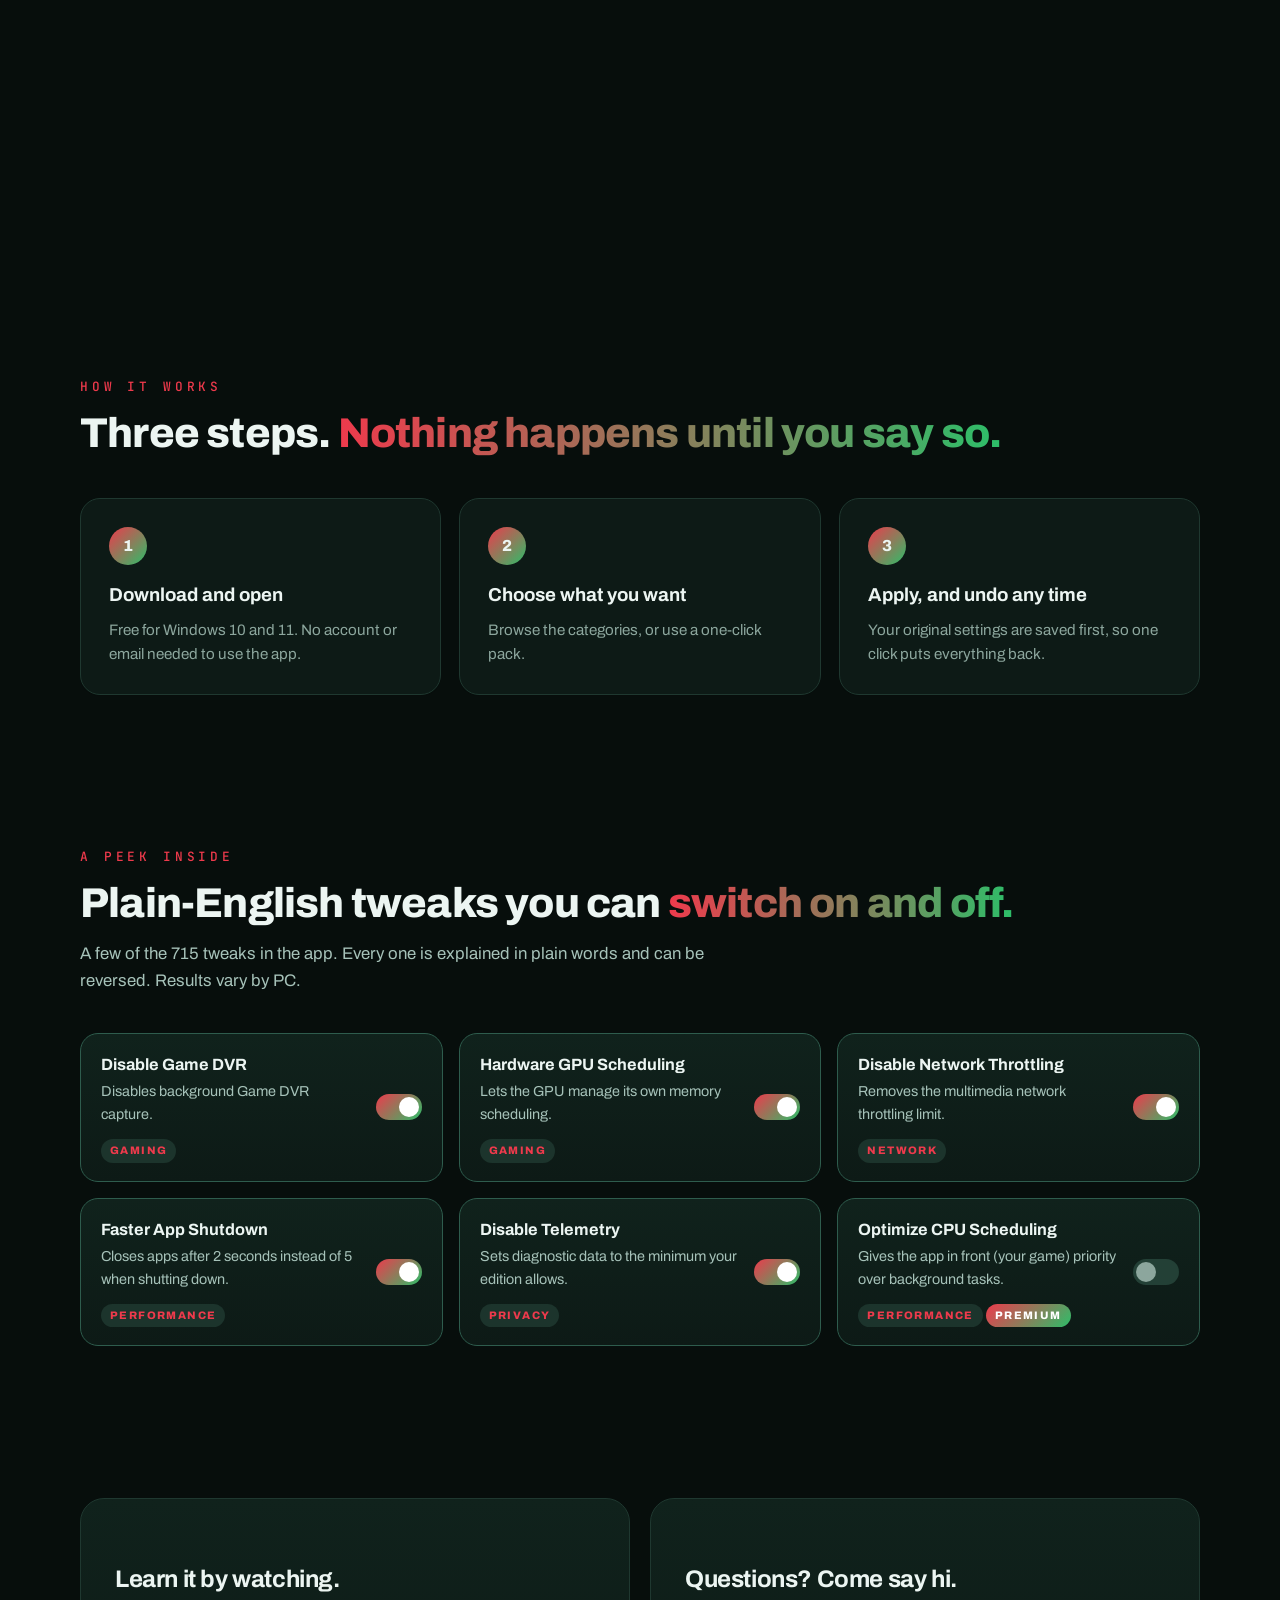
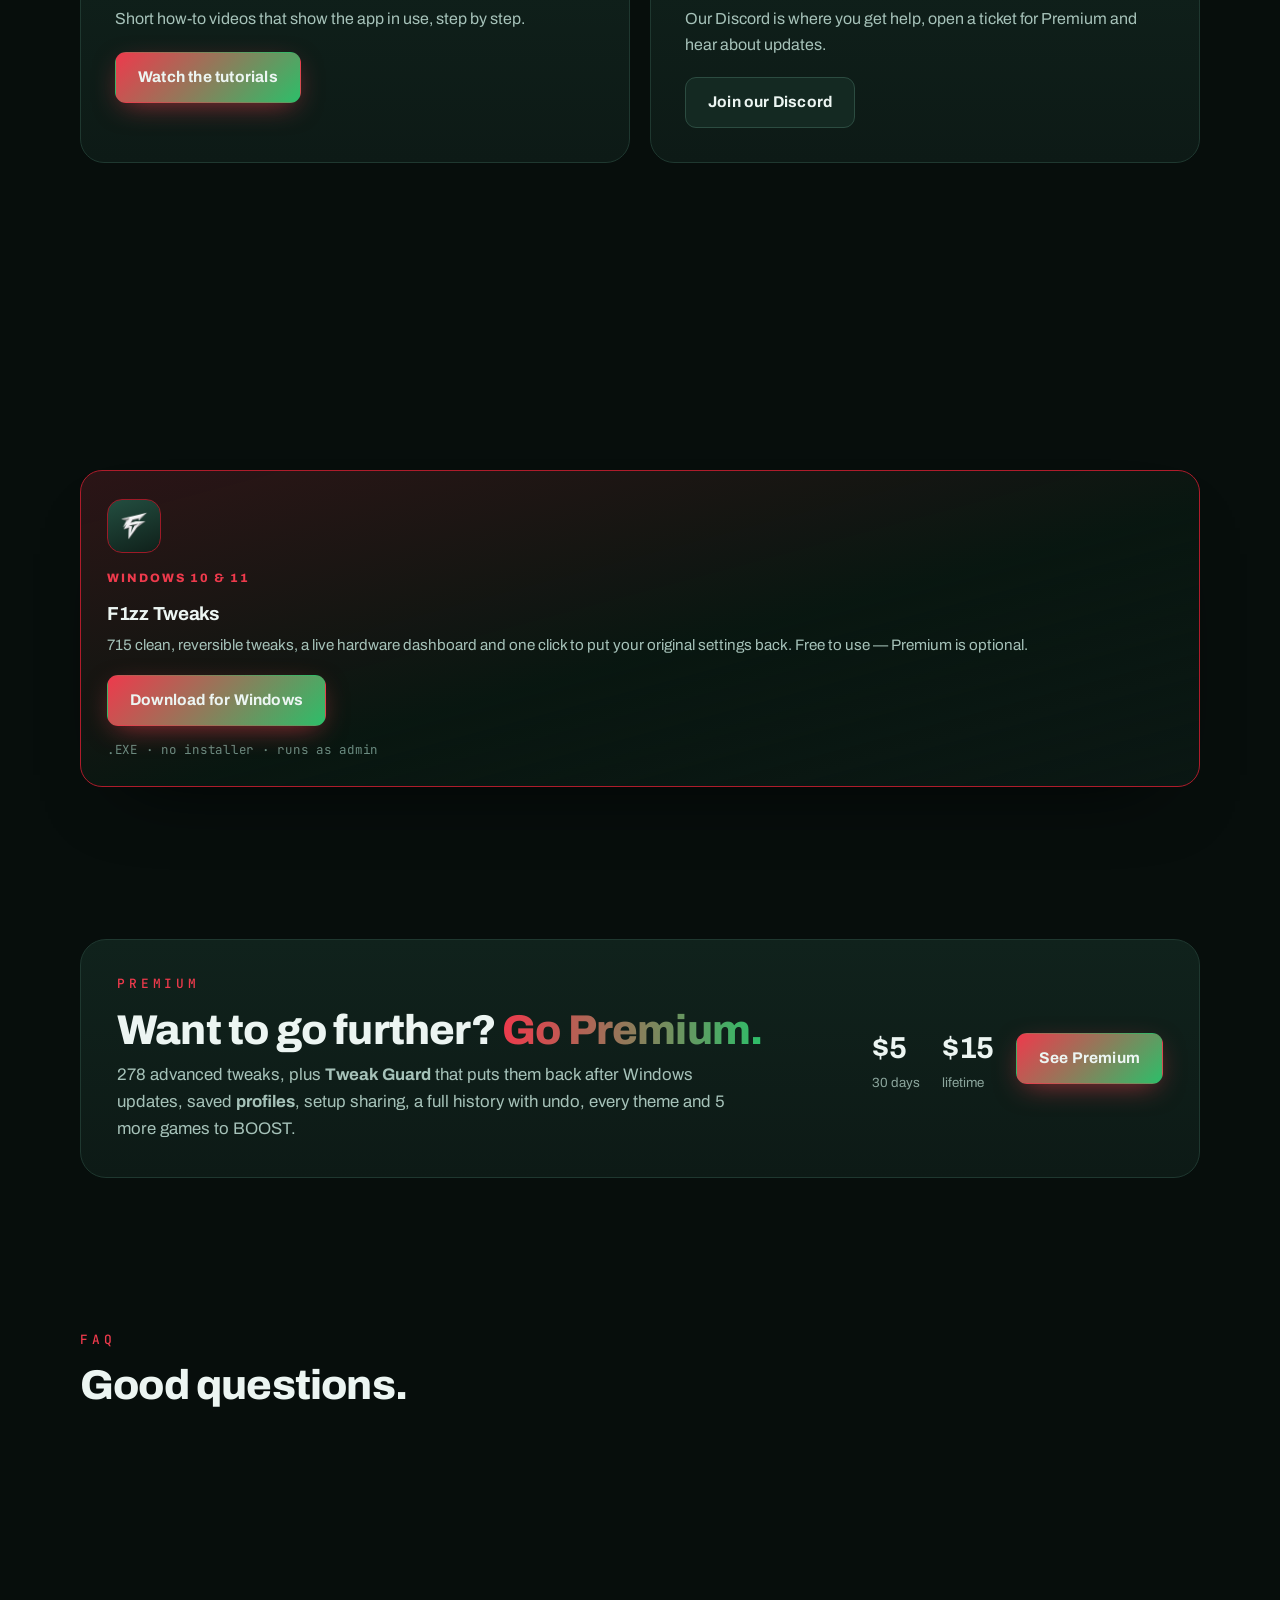
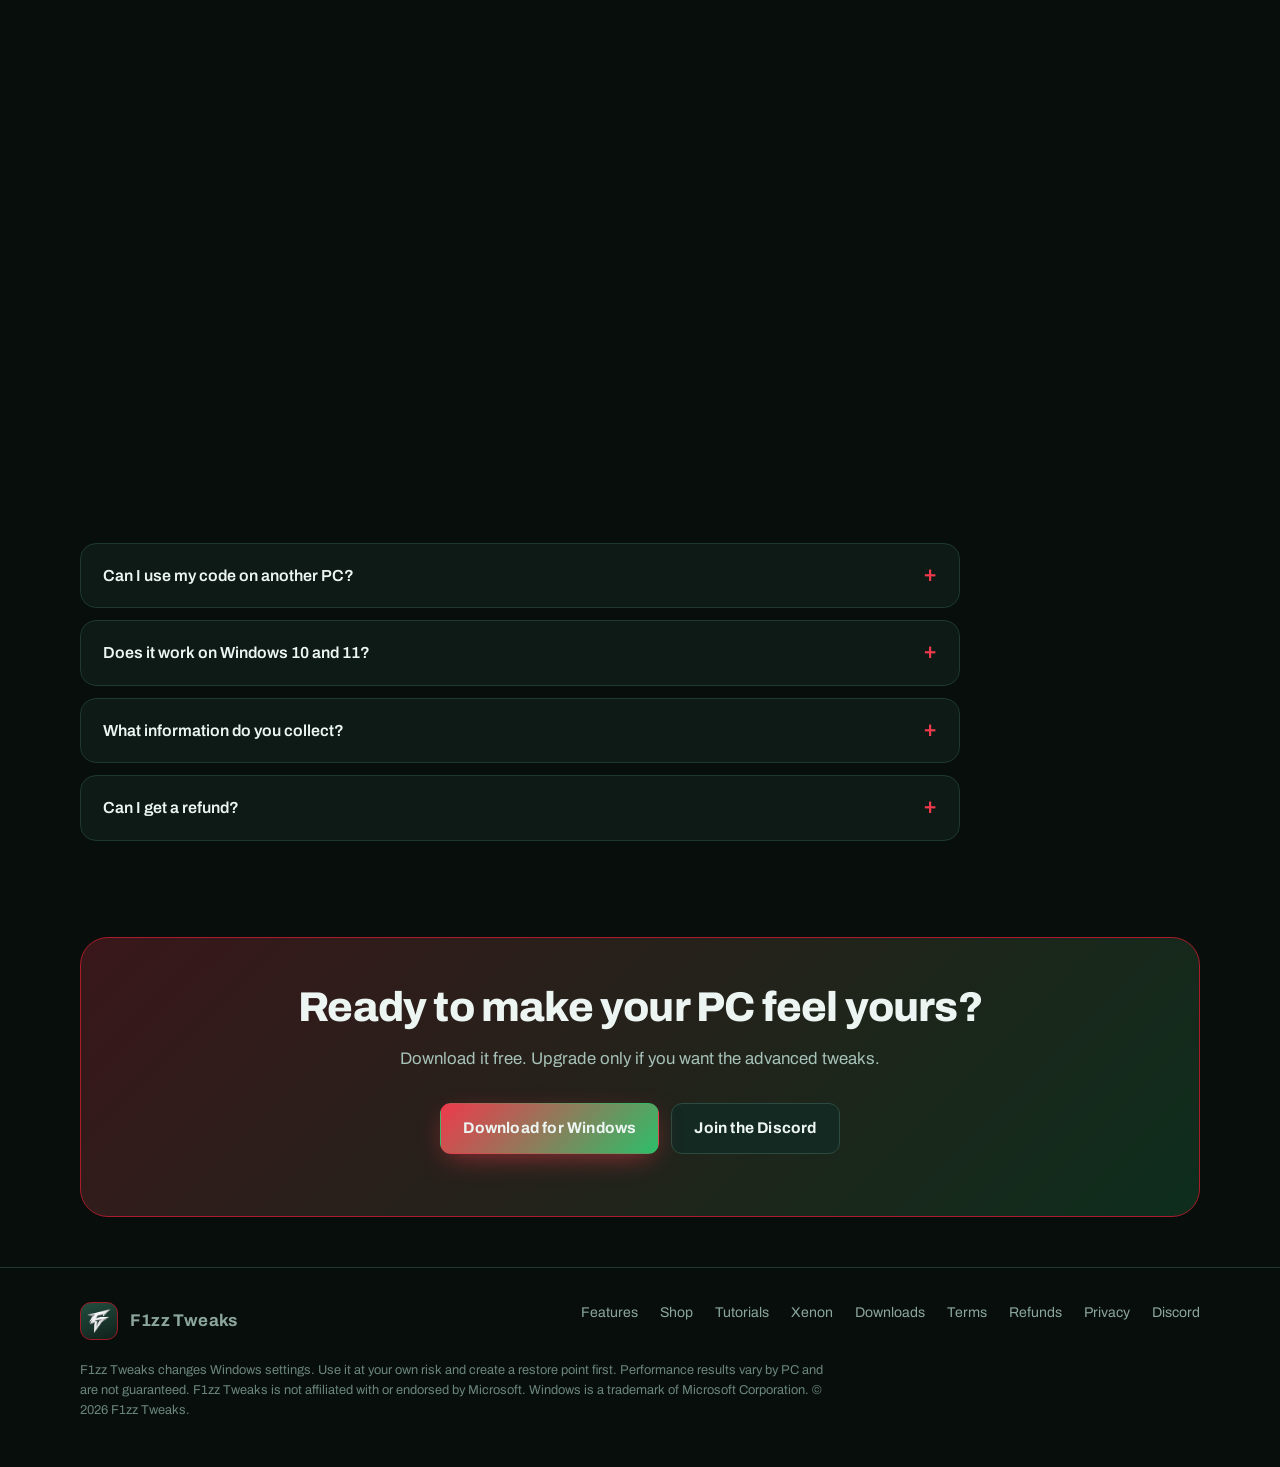
==== commit 158f0799: "Add files via upload" ====
--- a/index.html
+++ b/index.html
@@ -548,30 +548,26 @@
     font-family:"JetBrains Mono",ui-monospace,SFMono-Regular,Menlo,monospace;letter-spacing:.06em}
 </style>
 <script src="season.js"></script>
+<link rel="stylesheet" href="site-header.css">
 </head>
 <body>
 <div class="aurora" aria-hidden="true"><i></i><i></i><i></i></div>
 <div class="release-bar" role="note"><i></i>Official Release <span>10/17/2026</span></div>
 
-<header>
-  <div class="wrap nav">
-    <a class="brand" href="#top"><img src="[data-uri]" alt="F1zz Tweaks logo"><span>F1zz Tweaks</span></a>
-    <nav class="nav-links">
+<header class="site-head">
+  <div class="site-head-in">
+    <a class="brand" href="#top"><img src="logo.png" alt="F1zz Tweaks logo"><span>F1zz Tweaks</span></a>
+    <nav class="site-nav" id="site-nav" aria-label="Main">
       <a href="#features">Features</a>
-      <a href="#showcase" data-showcase-link hidden>Showcase</a>
       <a href="tutorials">Tutorials</a>
       <a href="xenon">Xenon</a>
-      <a href="#downloads">Downloads</a>
-      <a href="#bot">F1zz Bot</a>
-      <a href="shop">Shop</a>
-      <a href="shop#how">How to buy</a>
+      <a href="#downloads">Download</a>
+      <a href="about">About</a>
       <a href="#faq">FAQ</a>
-      <a href="terms">Terms</a>
+      <a data-support href="https://discord.gg/UBAZsf2PHt" target="_blank" rel="noopener noreferrer">Support</a>
     </nav>
-    <div class="nav-cta">
-      <a class="btn small" data-need="downloadUrl" data-download href="#">Download</a>
-      <a class="btn small primary" href="shop">Get Premium</a>
-    </div>
+    <a class="site-cta" href="shop">View Products</a>
+    <button class="site-menu" type="button" aria-label="Menu" aria-expanded="false" aria-controls="site-nav"><svg viewBox="0 0 24 24" aria-hidden="true"><path d="M4 7h16M4 12h16M4 17h16"/></svg></button>
   </div>
 </header>
 
@@ -645,7 +641,7 @@
           <div class="mb">MEMORY <em>44%</em><div class="a-bar"><span style="width:44%"></span></div></div>
         </div>
       </div>
-      <div class="float f1"><b>F1zz Bot</b><span>12 safe tweaks ready. Apply them?</span></div>
+      
       <div class="float f2"><div class="ring" style="--v:87"></div><div><b>87%</b><span>optimization score</span></div></div>
     </div>
       </div>
@@ -659,22 +655,6 @@
 
 
 
-
-  <!-- ===================== VIDEO SHOWCASE (stays hidden until you add videos in site-settings.js) ===================== -->
-  <section id="showcase" hidden>
-    <div class="wrap">
-      <div class="eyebrow">See it in action</div>
-      <h2>Watch F1zz Tweaks <span class="grad-text">at work.</span></h2>
-      <p class="sec-lead">Short clips of the app in use, so you know exactly what you're getting before you download.</p>
-      <div class="vshow">
-        <div class="vframe">
-          <div class="vbar"><i></i><i></i><i></i><b id="v-title"></b></div>
-          <div class="vstage" id="v-stage"></div>
-        </div>
-        <div class="vtabs" id="v-tabs"></div>
-      </div>
-    </div>
-  </section>
 
   <!-- ===================== FEATURES ===================== -->
   <section id="features">
@@ -698,30 +678,6 @@
     </div>
   </section>
 
-  <!-- ===================== F1ZZ BOT ===================== -->
-  <section id="bot">
-    <div class="wrap bot-grid">
-      <div>
-        <div class="eyebrow">Smarter · F1zz Bot</div>
-        <h2>Don't know what to turn on? <span class="grad-text">Just ask.</span></h2>
-        <p class="sec-lead">F1zz Bot is a helper built into the app. Ask it like you'd ask a friend, slang and typos included. It looks at your tweaks and your PC, recommends what to enable first, and can optimize for you when you ask. It never changes anything without your OK.</p>
-        <ul class="perks">
-          <li><div class="pi"><svg viewBox="0 0 24 24"><path d="M4 5h16v11H9l-5 4z"/><path d="M8 10h.01M12 10h.01M16 10h.01"/></svg></div><div><b>Understands normal questions</b>"my laptop takes ages to turn on", "will this get me banned?", "how much ram do i have" all get a straight answer.</div></li>
-          <li><div class="pi"><svg viewBox="0 0 24 24"><path d="M12 3l2.7 5.6 6.1.9-4.4 4.3 1 6.1L12 17l-5.4 2.9 1-6.1L3.2 9.5l6.1-.9z"/></svg></div><div><b>Recommends the best tweaks</b>Picks from Performance, Gaming, Privacy and more, based on your PC.</div></li>
-          <li><div class="pi"><svg viewBox="0 0 24 24"><path d="M13 2L4 14h7l-1 8 9-12h-7z"/></svg></div><div><b>Optimizes when you ask</b>Say "optimize my pc", confirm once, done. Undo it any time.</div></li>
-          <li><div class="pi"><svg viewBox="0 0 24 24"><path d="M12 8v4l3 2"/><circle cx="12" cy="12" r="9"/></svg></div><div><b>5 chats a day free, unlimited with Premium</b>Premium also adds the full PC report.</div></li>
-        </ul>
-      </div>
-      <div class="chat-mock" aria-hidden="true">
-        <div class="ch-head"><div class="ch-av">F1</div><div><b>F1zz Bot</b><small>● online</small></div></div>
-        <div class="bub me">will this get me banned in valorant??</div>
-        <div class="bub bot">No. F1zz Tweaks only changes <b>Windows settings</b>, never game files or anti-cheat. One tip: leave Memory Integrity on for Vanguard.</div>
-        <div class="bub me">optimize my pc</div>
-        <div class="bub bot">I picked <b>14 safe tweaks</b>. Everything can be undone later.<div class="ch-act" style="margin-top:12px"><span class="go">Apply</span><span>Not now</span></div></div>
-      </div>
-    </div>
-  </section>
-
   <!-- ===================== HOW IT WORKS ===================== -->
   <section id="how-it-works">
     <div class="wrap">
@@ -729,7 +685,7 @@
       <h2>Three steps. <span class="grad-text">Nothing happens until you say so.</span></h2>
       <div class="steps">
         <div class="step"><h3>Download and open</h3><p>Free for Windows 10 and 11. No account or email needed to use the app.</p></div>
-        <div class="step"><h3>Choose what you want</h3><p>Browse the categories, use a one-click pack, or ask F1zz Bot what to turn on first.</p></div>
+        <div class="step"><h3>Choose what you want</h3><p>Browse the categories, or use a one-click pack.</p></div>
         <div class="step"><h3>Apply, and undo any time</h3><p>Your original settings are saved first, so one click puts everything back.</p></div>
       </div>
     </div>
@@ -814,7 +770,7 @@
         <div>
           <div class="eyebrow">Premium</div>
           <h2>Want to go further? <span class="grad-text">Go Premium.</span></h2>
-          <p class="sec-lead">278 advanced tweaks, plus <b>Tweak Guard</b> that puts them back after Windows updates, saved <b>profiles</b>, setup sharing, a full history with undo, unlimited F1zz Bot, every theme and 5 more games to BOOST.</p>
+          <p class="sec-lead">278 advanced tweaks, plus <b>Tweak Guard</b> that puts them back after Windows updates, saved <b>profiles</b>, setup sharing, a full history with undo, every theme and 5 more games to BOOST.</p>
         </div>
         <div class="teaser-side">
           <div class="tprices"><div><b data-price="price30">$5</b><small>30 days</small></div><div><b data-price="priceLifetime">$15</b><small>lifetime</small></div></div>
@@ -837,7 +793,7 @@
         <details><summary>Is it safe to use?</summary><p>F1zz Tweaks only changes settings that Windows already has. It saves the original value before each change and can restore it. Tweaks that affect the whole PC are marked ADMIN, and you can create a Windows restore point from inside the app first. Still, tweaking always carries some risk, so read what each tweak does.</p></details>
         <details><summary>Will Windows or my antivirus warn me?</summary><p>Possibly. Apps from small publishers often show a Windows SmartScreen "unknown publisher" warning, and some security tools are cautious about programs that change system settings. Only download F1zz Tweaks from this website. If you're unsure, create a restore point first.</p></details>
         <details><summary>Do I need to run it as administrator?</summary><p>Many tweaks work without it. Tweaks that change settings for the whole PC are marked ADMIN and need the app to be run as administrator.</p></details>
-        <details><summary>What's in Premium?</summary><p>All 715 tweaks (358 more than free), Tweak Guard, three saved profiles, setup sharing, a history of every change with undo, unlimited F1zz Bot with the full PC report, all 36 themes, Fortnite Potato Mode and 5 more games in the Game Library. <a href="shop#compare" style="color:var(--blue2)">See the full comparison</a>.</p></details>
+        <details><summary>What's in Premium?</summary><p>All 715 tweaks (358 more than free), Tweak Guard, three saved profiles, setup sharing, a history of every change with undo, all 36 themes, Fortnite Potato Mode and 5 more games in the Game Library. <a href="shop#compare" style="color:var(--blue2)">See the full comparison</a>.</p></details>
         <details><summary>What happens when my Premium ends?</summary><p>When a Premium license expires, is refunded, or is removed, the app tells you and then restores the Premium tweaks it applied back to your original settings. The Premium tools switch off. Your free tweaks and your own settings are not touched.</p></details>
         <details><summary>Can I use my code on another PC?</summary><p>Each code is locked to one PC. If you replace your PC, open a ticket in our Discord and we'll help you move it.</p></details>
         <details><summary>Does it work on Windows 10 and 11?</summary><p>Yes. A few tweaks only apply to Windows 11 and say so in their description.</p></details>
@@ -1059,112 +1015,6 @@
       if (window.f1zzCountDownload) window.f1zzCountDownload();
     });
   });
-})();
-
-/* ─── video showcase: shows up only when you list videos in site-settings.js ─── */
-(function () {
-  var list = Array.isArray(SITE.videos) ? SITE.videos : [];
-
-  function okMedia(url, rx) {
-    var bare = url.split(/[?#]/)[0];
-    if (/^https:\/\//i.test(url)) return rx.test(bare);
-    return url.indexOf("..") === -1 && /^[A-Za-z0-9_][A-Za-z0-9_\-\/.]*$/.test(url) && rx.test(url);
-  }
-  function youtubeId(url) {
-    var m = /^https:\/\/(?:www\.|m\.)?(?:youtube\.com\/(?:watch\?(?:[^#]*&)?v=|shorts\/|embed\/)|youtu\.be\/)([A-Za-z0-9_-]{11})(?![A-Za-z0-9_-])/i.exec(url);
-    return m ? m[1] : "";
-  }
-
-  var items = [];
-  list.forEach(function (v) {
-    if (!v || typeof v.src !== "string") return;
-    var src = v.src.trim(), yt = youtubeId(src);
-    var kind = yt ? "yt" : (okMedia(src, /\.(mp4|webm|mov)$/i) ? "file" : "");
-    if (!kind) { console.warn("Video skipped (use an https YouTube link, or a .mp4/.webm file):", src); return; }
-    var poster = (typeof v.poster === "string" && okMedia(v.poster.trim(), /\.(png|jpe?g|webp)$/i)) ? v.poster.trim() : "";
-    items.push({ kind: kind, src: src, yt: yt, poster: poster,
-                 title: String(v.title || "Video").slice(0, 60), text: String(v.text || "").slice(0, 140) });
-  });
-  if (!items.length) return;
-
-  var section = document.getElementById("showcase");
-  var stage = document.getElementById("v-stage");
-  var tabs = document.getElementById("v-tabs");
-  var title = document.getElementById("v-title");
-  var reduce = window.matchMedia && matchMedia("(prefers-reduced-motion: reduce)").matches;
-  var current = null, io = null;
-
-  function el(tag, cls, text) {
-    var e = document.createElement(tag);
-    if (cls) e.className = cls;
-    if (text != null) e.textContent = text;
-    return e;
-  }
-
-  function show(i, byClick) {
-    var it = items[i];
-    current = i;
-    if (io) { io.disconnect(); io = null; }
-    stage.textContent = "";
-    title.textContent = it.title;
-    Array.prototype.forEach.call(tabs.children, function (b, k) {
-      b.classList.toggle("on", k === i);
-      b.setAttribute("aria-pressed", k === i ? "true" : "false");
-    });
-
-    if (it.kind === "file") {
-      var v = document.createElement("video");
-      v.controls = true; v.playsInline = true; v.preload = "metadata";
-      v.setAttribute("playsinline", "");
-      if (it.poster) v.poster = it.poster;
-      v.src = it.src;
-      if (!reduce) {
-        v.loop = true;
-        if (!byClick) { v.muted = true; v.setAttribute("muted", ""); }
-        io = new IntersectionObserver(function (en) {
-          en.forEach(function (x) {
-            if (x.isIntersecting) { var p = v.play(); if (p && p.catch) p.catch(function () {}); }
-            else v.pause();
-          });
-        }, { threshold: 0.45 });
-        io.observe(v);
-      }
-      stage.appendChild(v);
-    } else {
-      if (it.poster) { var img = el("img", "vposter"); img.alt = ""; img.src = it.poster; img.loading = "lazy"; stage.appendChild(img); }
-      var b = el("button", "vlite");
-      b.type = "button";
-      b.setAttribute("aria-label", "Play video: " + it.title);
-      b.innerHTML = '<span class="pbtn"><svg viewBox="0 0 24 24" aria-hidden="true"><path d="M7 4.5v15l13-7.5z"/></svg></span>';
-      b.addEventListener("click", function () {
-        var f = document.createElement("iframe");
-        f.src = "https://www.youtube-nocookie.com/embed/" + it.yt + "?autoplay=1&rel=0&modestbranding=1&playsinline=1";
-        f.title = it.title;
-        f.allow = "autoplay; encrypted-media; picture-in-picture; fullscreen";
-        f.setAttribute("allowfullscreen", "");
-        f.referrerPolicy = "strict-origin-when-cross-origin";
-        stage.textContent = "";
-        stage.appendChild(f);
-      });
-      stage.appendChild(b);
-    }
-  }
-
-  if (items.length > 1) {
-    items.forEach(function (it, i) {
-      var b = el("button", "vtab");
-      b.type = "button";
-      b.appendChild(el("span", "n", String(i + 1)));
-      b.appendChild(el("b", null, it.title));
-      if (it.text) b.appendChild(el("span", null, it.text));
-      b.addEventListener("click", function () { if (current !== i) show(i, true); });
-      tabs.appendChild(b);
-    });
-  }
-
-  section.hidden = false;
-  document.querySelectorAll("[data-showcase-link]").forEach(function (a) { a.hidden = false; });
-  show(0, false);
 })();
 
 /* ─── hero: two huge sharp spears of light, turning slowly behind the logo and the text ─── */
@@ -1332,5 +1182,6 @@
     requestAnimationFrame(tick)})(last);
 })();
 </script>
+<script src="site-header.js"></script>
 </body>
 </html>
--- a/site-header.css
+++ b/site-header.css
@@ -0,0 +1,24 @@
+/* The header on every F1zz Tweaks page (loaded after each page's own styles) */
+html{scroll-padding-top:92px}
+header.site-head{position:sticky;top:0;z-index:60;padding:0;background:rgba(9,6,15,.88);border:0;border-bottom:1px solid rgba(255,255,255,.1);border-radius:0;box-shadow:none;-webkit-backdrop-filter:blur(18px);backdrop-filter:blur(18px)}
+.site-head-in{position:relative;display:flex;align-items:center;gap:20px;width:min(1320px,92%);height:74px;margin:0 auto}
+header.site-head .brand{display:flex;align-items:center;gap:11px;margin:0;color:#fff;font-size:1.08rem;font-weight:800;letter-spacing:.2px;text-decoration:none;white-space:nowrap}
+header.site-head .brand img{width:36px;height:36px;padding:4px;border:1px solid rgba(255,255,255,.16);border-radius:10px;background:#16102a}
+.site-nav{display:flex;align-items:center;gap:30px;margin-left:auto}
+.site-nav a{position:relative;padding:6px 0;color:#a8a4bd;font-size:.86rem;font-weight:700;text-decoration:none;white-space:nowrap;transition:color .15s}
+.site-nav a:hover,.site-nav a:focus-visible,.site-nav a[aria-current=page]{color:#fff}
+.site-cta{flex:none;padding:13px 20px;border-radius:7px;background:var(--grad,linear-gradient(135deg,#7c5cff,#ff5cc8));color:#fff;font-size:.86rem;font-weight:800;text-decoration:none;white-space:nowrap;transition:filter .15s,transform .15s}
+.site-cta:hover{filter:brightness(1.1);transform:translateY(-1px)}
+.site-menu{display:none;flex:none;width:46px;height:46px;place-items:center;border:1px solid rgba(255,255,255,.18);border-radius:8px;background:none;color:#fff;cursor:pointer}
+.site-menu svg{width:22px;height:22px;fill:none;stroke:currentColor;stroke-width:2;stroke-linecap:round}
+.site-head :focus-visible{outline:2px solid #b096ff;outline-offset:3px}
+@media (max-width:980px){
+  .site-head-in{height:68px}
+  .site-menu{display:grid;margin-left:0}
+  .site-cta{margin-left:auto;padding:11px 14px;font-size:.8rem}
+  .site-nav{position:absolute;top:100%;left:-4.35%;right:-4.35%;display:none;flex-direction:column;align-items:stretch;gap:0;margin:0;padding:8px 4.35% 14px;background:rgba(9,6,15,.98);border-bottom:1px solid rgba(255,255,255,.1)}
+  .site-nav.open{display:flex}
+  .site-nav a{padding:13px 0;font-size:1rem;border-bottom:1px solid rgba(255,255,255,.06)}
+  .site-nav a:last-child{border-bottom:0}
+}
+@media (max-width:400px){header.site-head .brand span{display:none}}
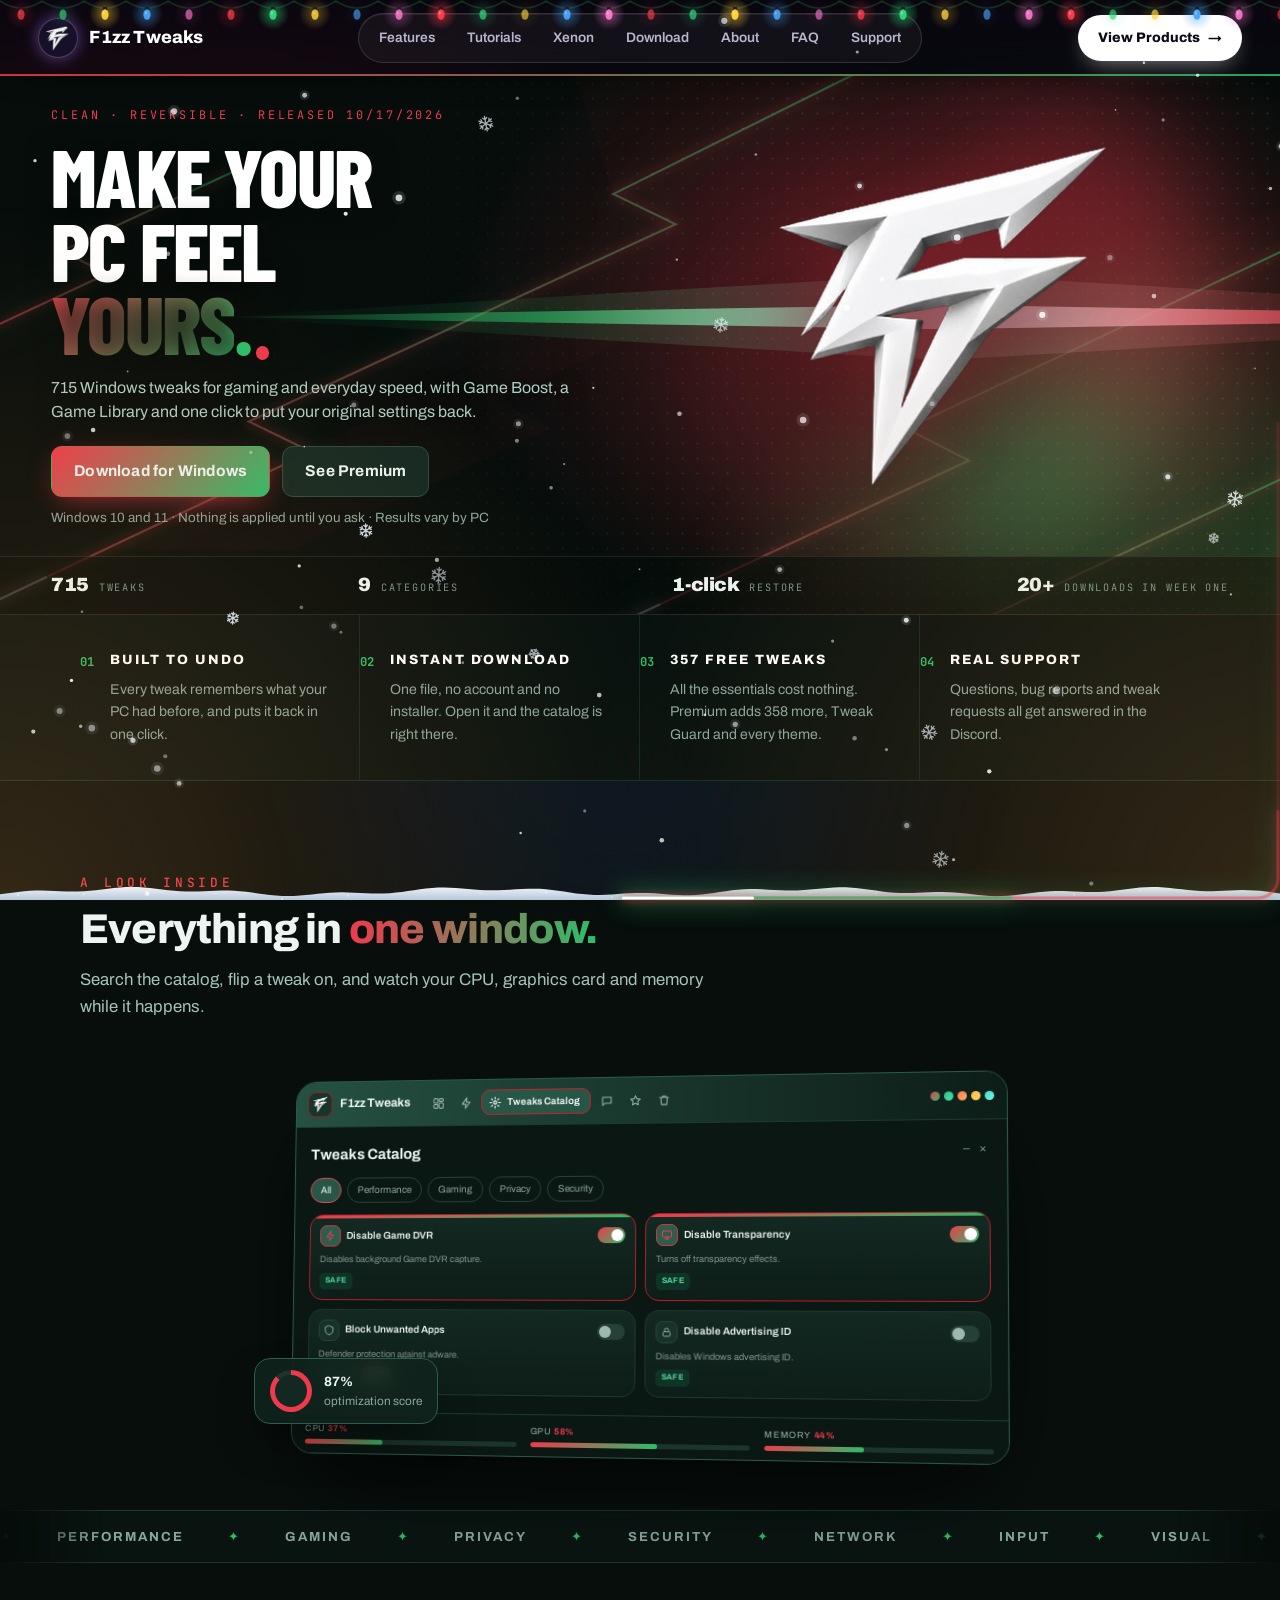
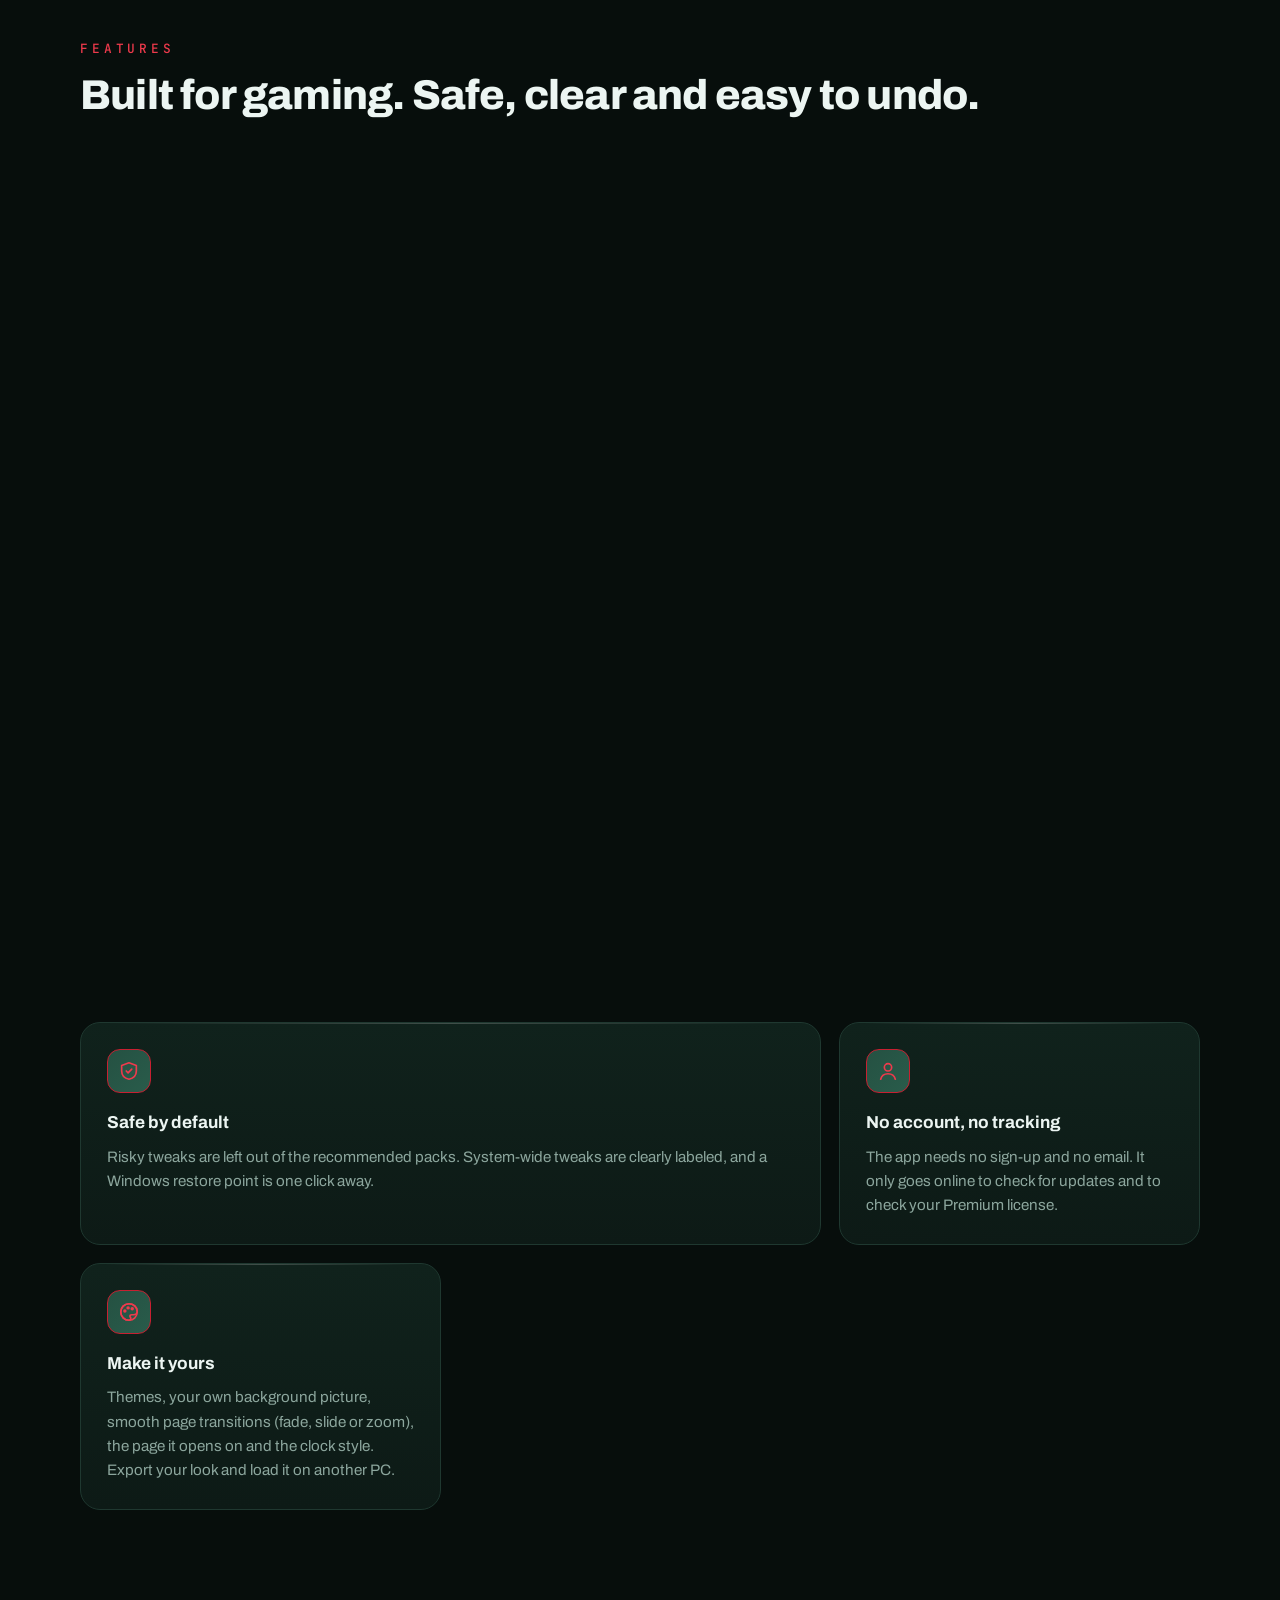
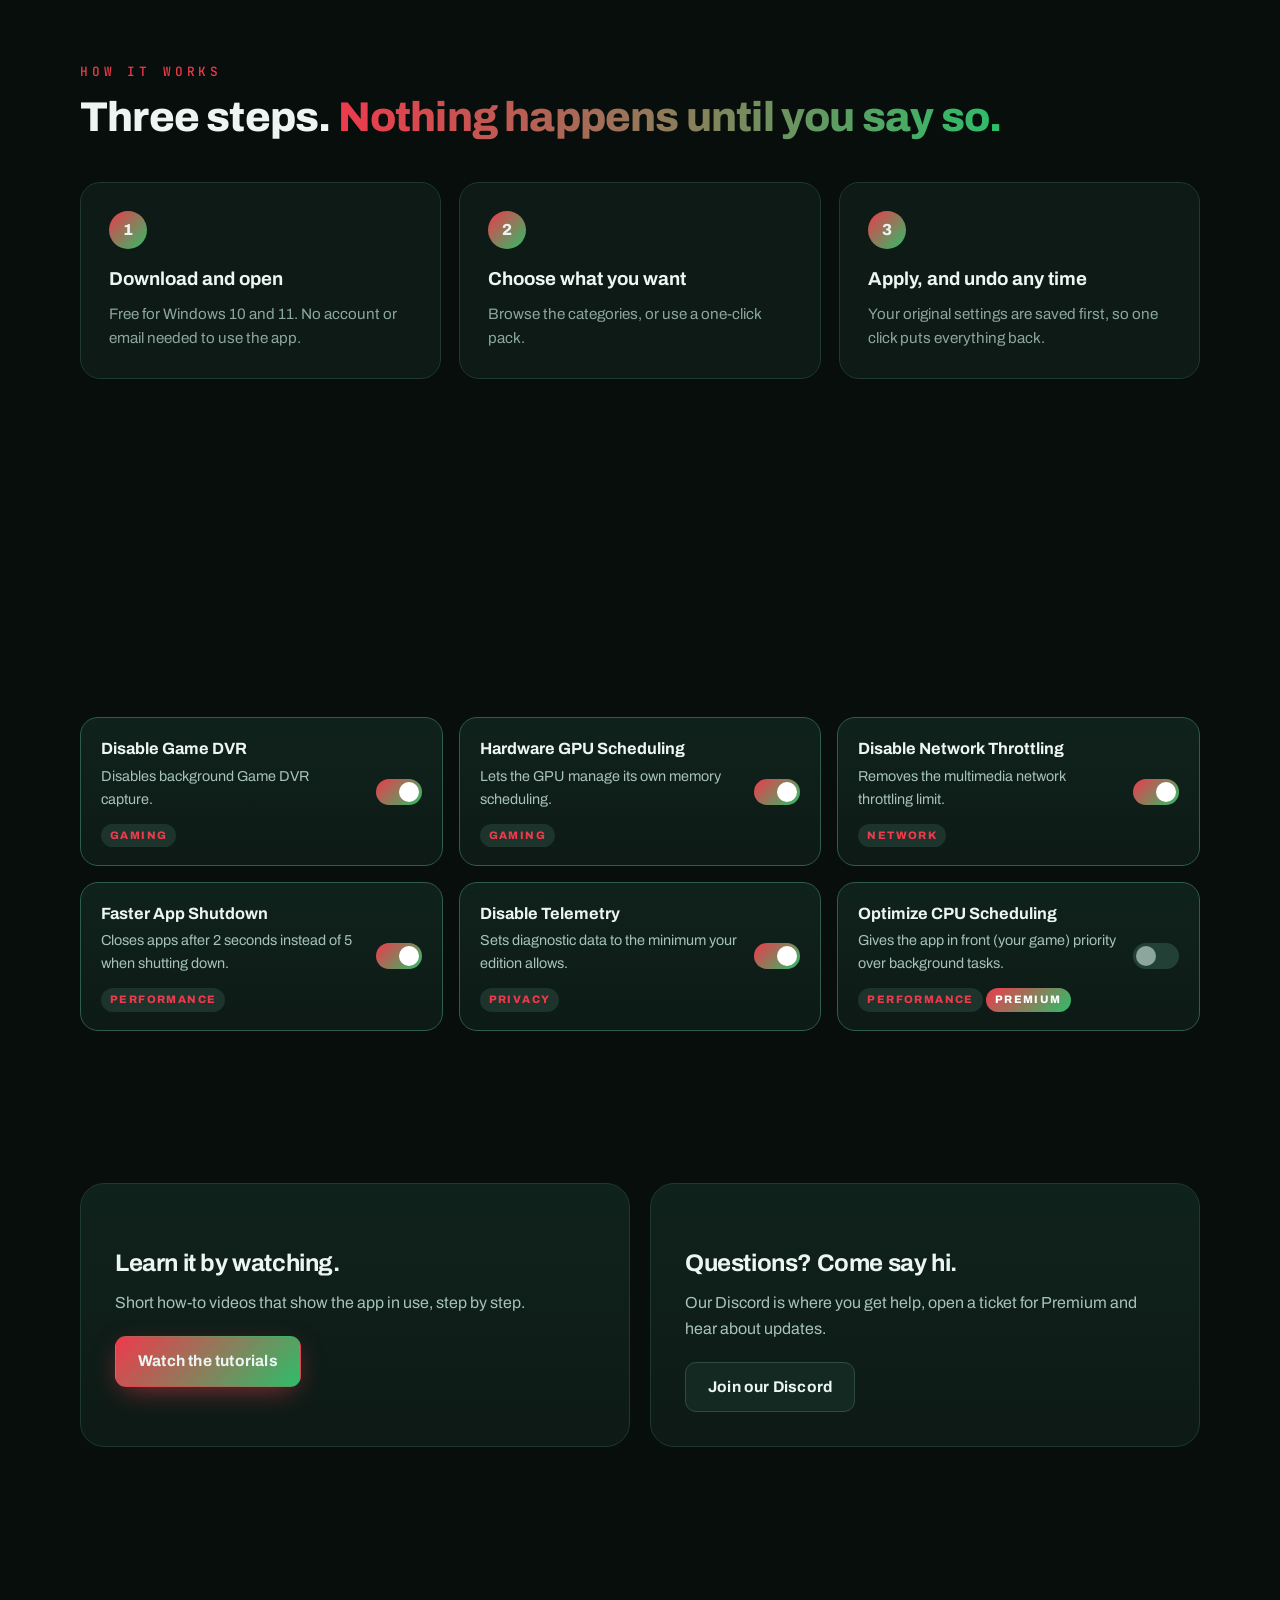
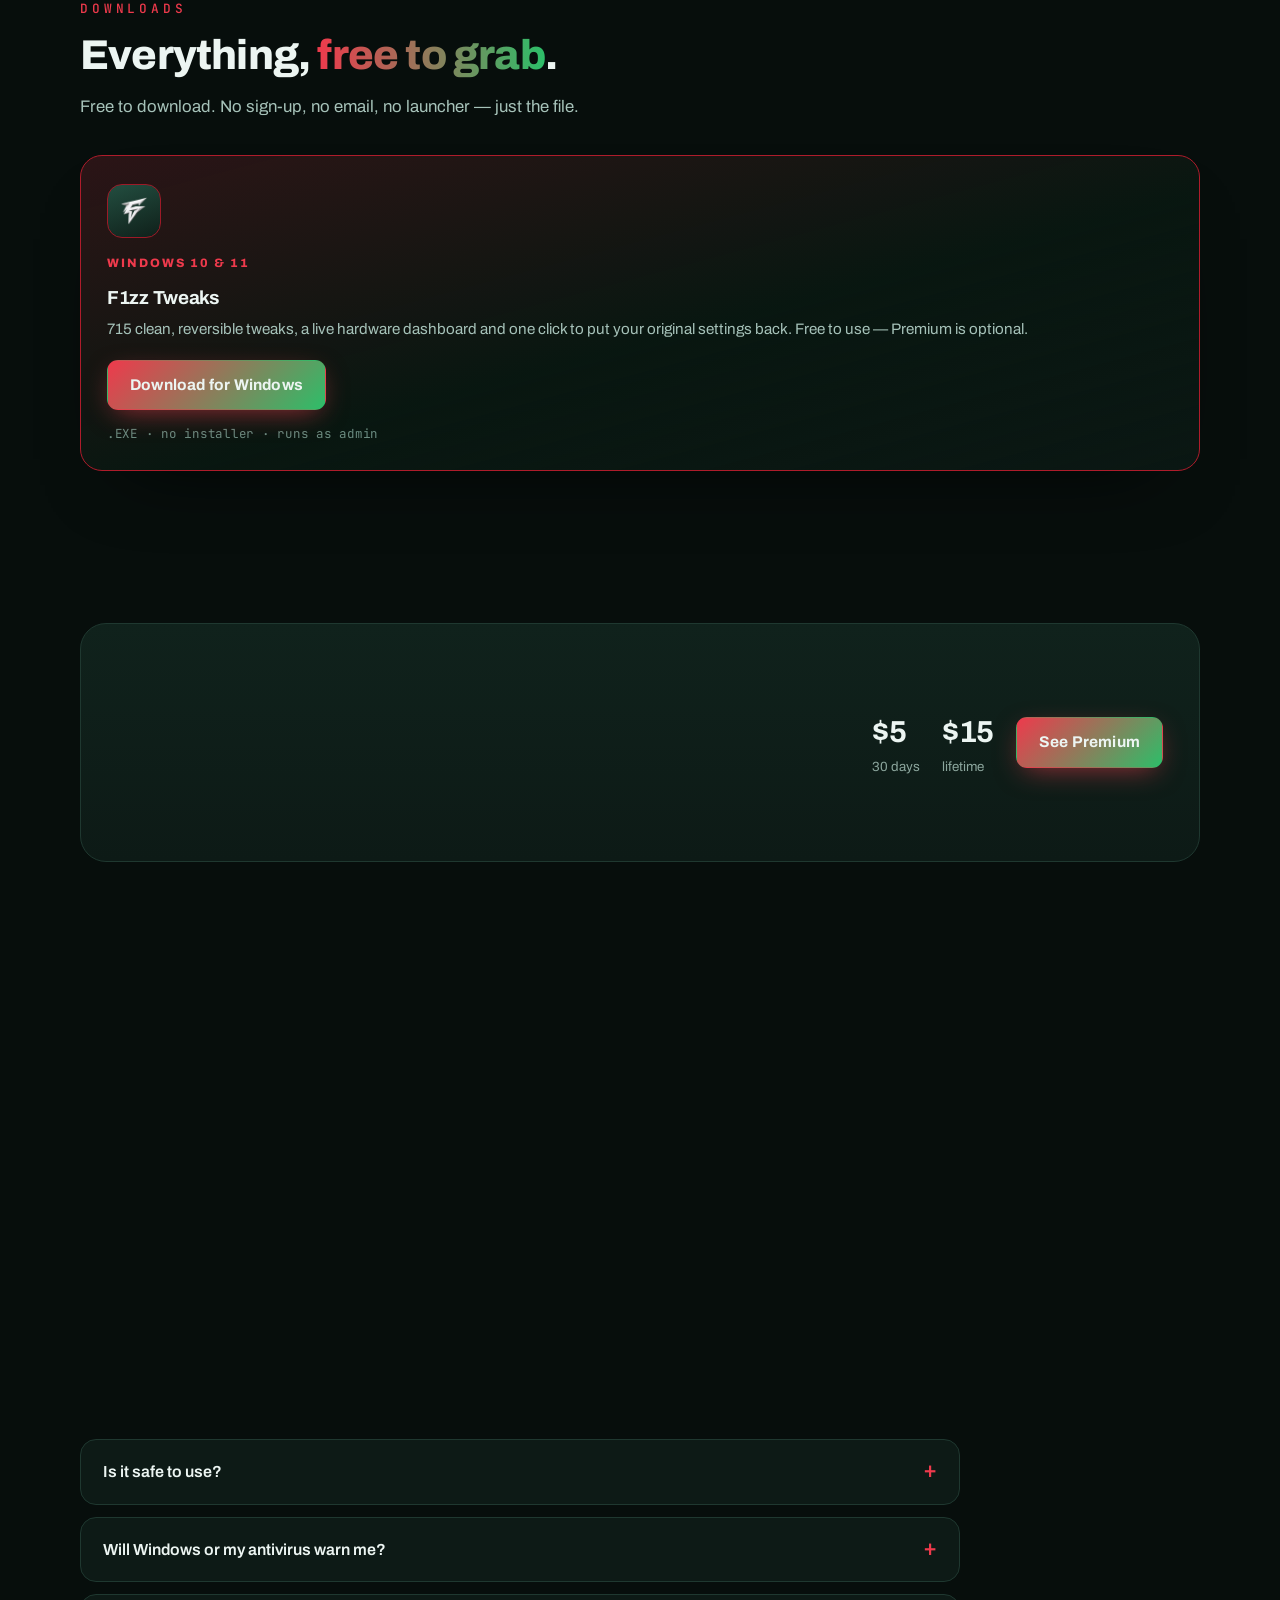
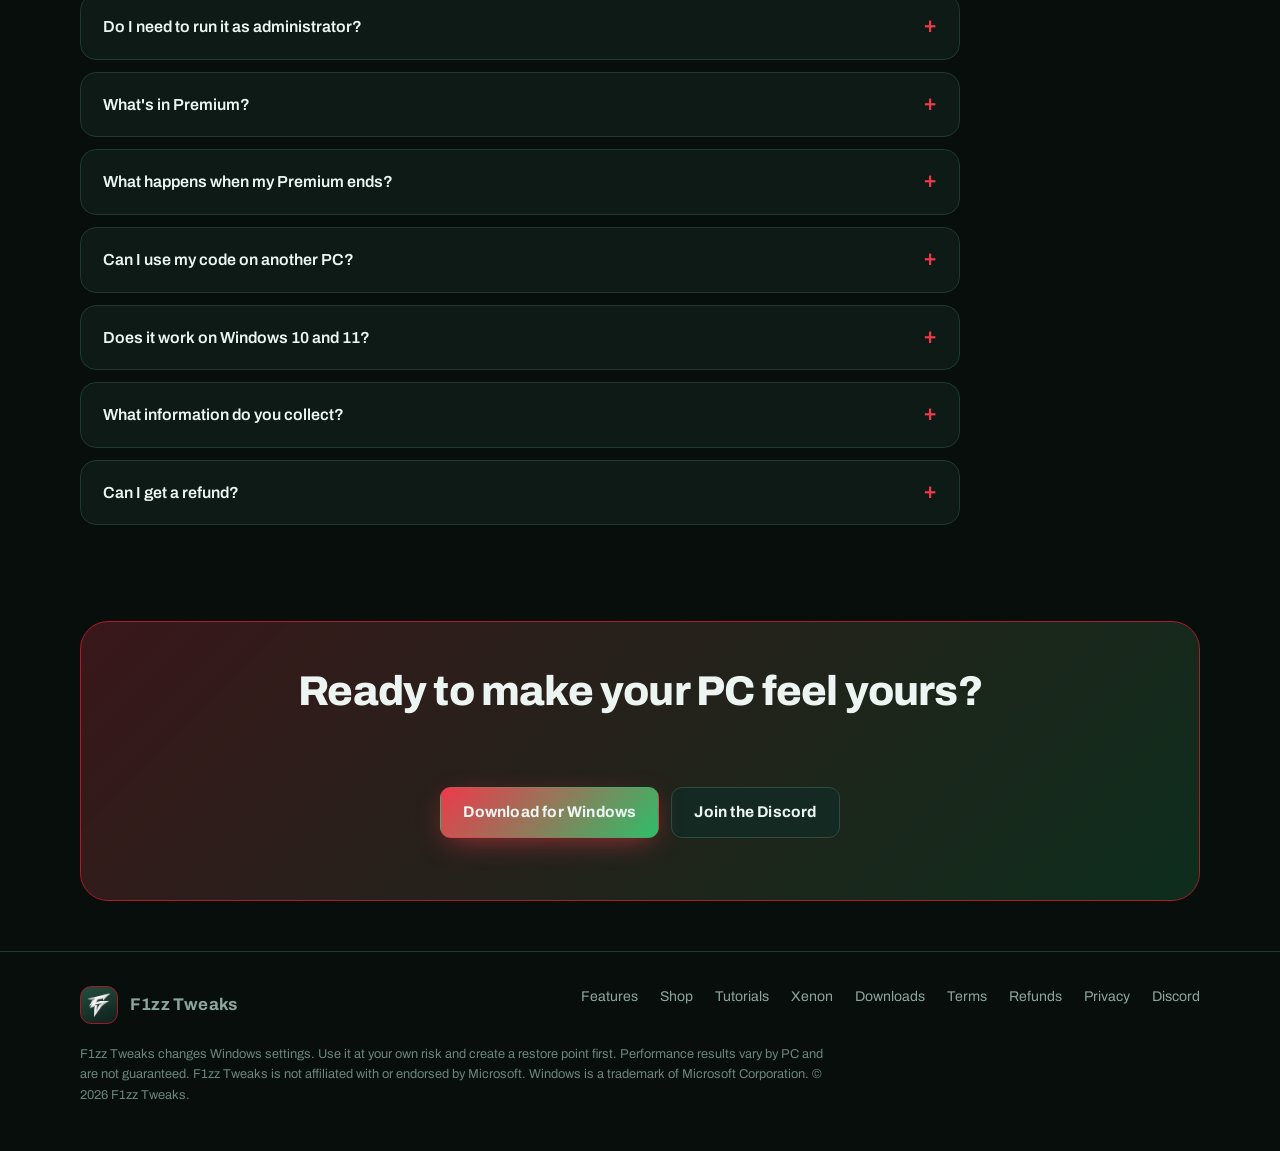
==== commit a2c97805: "Add files via upload" ====
--- a/index.html
+++ b/index.html
@@ -50,7 +50,7 @@
 <script>document.documentElement.className+=' js'</script>
 <link rel="preconnect" href="https://fonts.googleapis.com">
 <link rel="preconnect" href="https://fonts.gstatic.com" crossorigin>
-<link href="https://fonts.googleapis.com/css2?family=Archivo:wght@400;500;600;700;800;900&family=JetBrains+Mono:wght@500;700&display=swap" rel="stylesheet">
+<link href="https://fonts.googleapis.com/css2?family=Archivo:wght@400;500;600;700;800;900&family=Barlow+Condensed:wght@700;800&family=JetBrains+Mono:wght@500;700&display=swap" rel="stylesheet">
 <style>
   :root{
     --bg:#09060f; --panel:#110d1a; --panel2:#161022; --stroke:#271f38; --stroke2:#352c4c;
@@ -546,13 +546,69 @@
   #downloads .dlcard .dlbtns{margin-top:auto;display:flex;flex-wrap:wrap;gap:10px}
   #downloads .dlmeta{margin-top:14px;font-size:.78rem;color:#6f6b8c;
     font-family:"JetBrains Mono",ui-monospace,SFMono-Regular,Menlo,monospace;letter-spacing:.06em}
+
+  /* ═════════════ homepage banner ═════════════ */
+  .hero2{min-height:0;padding:0;background:radial-gradient(52% 90% at 72% 44%,rgba(124,92,255,.3),transparent 70%),radial-gradient(40% 70% at 100% 90%,rgba(255,92,200,.2),transparent 70%),#07060d;border-bottom:1px solid rgba(255,255,255,.1)}
+  .hero2::before{z-index:1;background:radial-gradient(rgba(255,255,255,.075) 1px,transparent 1.4px) 0 0/15px 15px;-webkit-mask-image:linear-gradient(90deg,transparent 24%,#000 62%);mask-image:linear-gradient(90deg,transparent 24%,#000 62%)}
+  .hero2::after{display:none}
+  .hero2-lines{position:absolute;inset:0;z-index:0;width:100%;height:100%;pointer-events:none}
+  .hl-a{stop-color:#7c5cff}
+  .hl-b{stop-color:#ff5cc8}
+  .hl-panel{fill:rgba(124,92,255,.055)}
+  .hl-glow path,.hl-flow path{fill:none;stroke-linejoin:miter;stroke-linecap:square}
+  .hl-glow path{stroke:url(#heroLine);stroke-width:2.5;filter:drop-shadow(0 0 6px rgba(190,110,255,.95)) drop-shadow(0 0 20px rgba(255,92,200,.5))}
+  .hl-flow path{stroke:#fff;stroke-width:2.5;stroke-dasharray:90 1500;animation:heroflow 7s linear infinite;filter:drop-shadow(0 0 7px #fff)}
+  .hl-flow path:nth-child(2){animation-delay:-3.2s}
+  @keyframes heroflow{from{stroke-dashoffset:1590}to{stroke-dashoffset:0}}
+  .hero2-grid.wrap{width:min(1320px,92%);grid-template-columns:1fr 1fr;gap:30px;padding:30px 0 28px}
+  .hero2 .kicker{margin-bottom:14px;font-size:.74rem;letter-spacing:.24em}
+  .hero2 h1{margin:0 0 16px;font-family:"Barlow Condensed","Archivo",sans-serif;font-size:clamp(3.9rem,6.4vw,5.8rem);font-weight:800;line-height:.9;letter-spacing:-.022em}
+  .hero2 h1 .dot{padding-right:.28em}
+  .hero2 .lead{max-width:540px;font-size:1rem;line-height:1.5}
+  .hero2 .hero-cta{margin:22px 0 10px}
+  .hero2 .fine{margin:0}
+  .hero2-mark{min-height:0}
+  .hero2-mark::before{width:min(540px,108%)}
+  .hero2-mark img{width:min(380px,76%)}
+  .hstatbar{position:relative;z-index:2;border-top:1px solid rgba(255,255,255,.09);background:rgba(7,6,13,.62)}
+  .hstatbar .wrap{width:min(1320px,92%)}
+  .hstatbar .hstats{display:flex;justify-content:space-between;gap:14px 30px;margin:0;padding:13px 0}
+  .hstatbar .stat{display:flex;align-items:baseline;gap:10px}
+  .hstatbar .stat[hidden]{display:none}
+  .hstatbar .stat b{font-size:1.2rem}
+  .hstatbar .stat span{font-size:.64rem;letter-spacing:.18em}
+  @media (max-width:980px){
+    .hero2-grid.wrap{grid-template-columns:1fr;gap:6px;padding:26px 0 30px}
+    .hero2-mark{order:-1;justify-items:start}
+    .hero2-mark img{width:min(170px,44%)}
+    .hero2-mark::before{width:300px;left:-60px}
+    .hero2 h1{font-size:clamp(3.9rem,18vw,5.6rem)}
+    .hero2 .lead{max-width:560px}
+    .hero2 .hero-cta .btn{flex:1 1 auto}
+    .hstatbar .hstats{display:grid;grid-template-columns:1fr 1fr}
+  }
+  @media (prefers-reduced-motion:reduce){.hl-flow{display:none}}
+
+  /* spinning spears behind the logo */
+  .hero2-orbit{position:absolute;left:50%;top:50%;z-index:-1;width:1500px;height:1500px;margin:-750px 0 0 -750px;pointer-events:none;will-change:transform;animation:orbitspin 16s linear infinite}
+  .sp-1{stop-color:#fff;stop-opacity:.95}
+  .sp-2{stop-color:#b096ff;stop-opacity:.6}
+  .sp-3{stop-color:#7c5cff;stop-opacity:0}
+  .sp-4{stop-color:#fff;stop-opacity:.95}
+  .sp-5{stop-color:#ff5cc8;stop-opacity:.6}
+  .sp-6{stop-color:#ff5cc8;stop-opacity:0}
+  .sp-haze{opacity:.22}
+  @keyframes orbitspin{to{transform:rotate(360deg)}}
+  .hero2-lines{opacity:.5}
+  .hero2-copy{position:relative;z-index:1}
+  @media (max-width:980px){.hero2-orbit{width:820px;height:820px;margin:-410px 0 0 -410px;left:22%}}
+  @media (prefers-reduced-motion:reduce){.hero2-orbit{animation:none;transform:rotate(-24deg)}}
 </style>
 <script src="season.js"></script>
-<link rel="stylesheet" href="site-header.css">
+<link rel="stylesheet" href="site-header.css?v=2">
 </head>
 <body>
 <div class="aurora" aria-hidden="true"><i></i><i></i><i></i></div>
-<div class="release-bar" role="note"><i></i>Official Release <span>10/17/2026</span></div>
 
 <header class="site-head">
   <div class="site-head-in">
@@ -575,30 +631,58 @@
 
   <!-- ===================== HERO ===================== -->
   <section class="hero2" id="beams">
-    <canvas aria-hidden="true"></canvas>
+    <svg class="hero2-lines" viewBox="0 0 1440 620" preserveAspectRatio="xMidYMid slice" aria-hidden="true">
+      <defs>
+        <linearGradient id="heroLine" x1="0" y1="1" x2="1" y2="0"><stop class="hl-a" offset="0"/><stop class="hl-b" offset="1"/></linearGradient>
+      </defs>
+      <path class="hl-panel" d="M640 -10 L1210 -10 L900 150 L970 182 L560 372 L620 404 L330 540 L120 540 L420 392 L350 360 L760 170 L690 138 Z"/>
+      <path class="hl-panel" d="M1120 300 L1450 150 L1450 420 L1040 620 L800 620 L1160 440 L1090 408 Z"/>
+      <g class="hl-glow">
+        <path d="M-30 610 L350 430 L280 396 L760 174 L690 140 L1000 -14"/>
+        <path d="M660 640 L1090 440 L1020 404 L1460 196"/>
+        <path d="M1060 640 L1460 452"/>
+        <path d="M-30 300 L120 230 L70 204 L260 116"/>
+      </g>
+      <g class="hl-flow">
+        <path d="M-30 610 L350 430 L280 396 L760 174 L690 140 L1000 -14"/>
+        <path d="M660 640 L1090 440 L1020 404 L1460 196"/>
+      </g>
+    </svg>
     <div class="hero2-grid wrap">
       <div class="hero2-copy">
-        <div class="kicker">Clean &middot; Reversible &middot; Windows tweaks</div>
-        <h1>Make your PC<br>feel <em>yours</em><span class="dot">.</span></h1>
-        <p class="lead">Clean, reversible Windows tweaks for gaming and everyday speed. 715 tweaks, Game Boost, a Game Library that tunes and launches your games, and one click to put your original settings back.</p>
+        <div class="kicker">Clean &middot; Reversible &middot; Released 10/17/2026</div>
+        <h1>Make your<br>PC feel<br><em>yours</em><span class="dot">.</span></h1>
+        <p class="lead">715 Windows tweaks for gaming and everyday speed, with Game Boost, a Game Library and one click to put your original settings back.</p>
         <div class="hero-cta">
           <a class="btn primary" data-need="downloadUrl" data-download href="#">Download for Windows</a>
           <a class="btn" href="shop">See Premium</a>
         </div>
         <p class="fine">Windows 10 and 11 &middot; Nothing is applied until you ask &middot; Results vary by PC</p>
-        <div class="stats hstats">
+      </div>
+
+      <div class="hero2-mark" aria-hidden="true">
+        <svg class="hero2-orbit" viewBox="-800 -800 1600 1600">
+          <defs>
+            <linearGradient id="spearA" gradientUnits="userSpaceOnUse" x1="0" y1="0" x2="780" y2="0"><stop class="sp-1" offset="0"/><stop class="sp-2" offset=".55"/><stop class="sp-3" offset="1"/></linearGradient>
+            <linearGradient id="spearB" gradientUnits="userSpaceOnUse" x1="0" y1="0" x2="-780" y2="0"><stop class="sp-4" offset="0"/><stop class="sp-5" offset=".55"/><stop class="sp-6" offset="1"/></linearGradient>
+          </defs>
+          <polygon class="sp-haze" fill="url(#spearA)" points="0,-46 780,0 0,46"/>
+          <polygon class="sp-haze" fill="url(#spearB)" points="0,-46 -780,0 0,46"/>
+          <polygon fill="url(#spearA)" points="0,-13 780,0 0,13"/>
+          <polygon fill="url(#spearB)" points="0,-13 -780,0 0,13"/>
+        </svg>
+        <img src="[data-uri]" alt="F1zz Tweaks logo" width="140" height="140" loading="eager" decoding="async">
+      </div>
+    </div>
+    <div class="hstatbar"><div class="wrap">
+      <div class="stats hstats">
           <div class="stat"><b>715</b><span>tweaks</span></div>
           <div class="stat"><b>9</b><span>categories</span></div>
           <div class="stat"><b>1-click</b><span>restore</span></div>
           <div class="stat" id="stat-week"><b id="week-count">20+</b><span>downloads in week one</span></div>
           <div class="stat" id="stat-dl" hidden><b id="dl-count">0</b><span>downloads</span></div>
         </div>
-      </div>
-
-      <div class="hero2-mark" aria-hidden="true">
-        <img src="[data-uri]" alt="F1zz Tweaks logo" width="140" height="140" loading="eager" decoding="async">
-      </div>
-    </div>
+    </div></div>
   </section>
 
   <!-- ===================== VALUE STRIP ===================== -->
@@ -1017,108 +1101,6 @@
   });
 })();
 
-/* ─── hero: two huge sharp spears of light, turning slowly behind the logo and the text ─── */
-(function () {
-  var box = document.getElementById("beams");
-  var cv = box && box.querySelector("canvas");
-  if (!cv || !cv.getContext) return;
-  var ctx = cv.getContext("2d");
-  var reduce = window.matchMedia && matchMedia("(prefers-reduced-motion: reduce)").matches;
-  var W = 0, H = 0, dpr = 1, ox = 0, oy = 0, reach = 0;
-
-  // the two spears. Each one flicks round quickly, slows almost to a stop, then goes again.
-  //   turns = how far it swings each time   cycle = how many seconds one swing takes
-  var SPEARS = [
-    { a: -0.60, turns:  1, cycle: 5.0, c: [150, 110, 255], w: 1.00 },
-    { a:  2.30, turns: -1, cycle: 6.5, c: [255, 92, 200],  w: 0.74 }
-  ];
-
-  // 0 at the start of a swing, 1 at the end. Most of the turn happens in the first moment,
-  // then it drifts the rest of the way round. Raise the 5.5 for an even harder snap.
-  function swing(t, cycle) {
-    var n = Math.floor(t / cycle), k = (t % cycle) / cycle;
-    return n + (1 - Math.pow(1 - k, 5.5));
-  }
-
-  function resize() {
-    var r = box.getBoundingClientRect();
-    W = Math.max(1, r.width | 0); H = Math.max(1, r.height | 0);
-    dpr = Math.min(window.devicePixelRatio || 1, 1.75);
-    cv.width = W * dpr; cv.height = H * dpr;
-    ctx.setTransform(dpr, 0, 0, dpr, 0, 0);
-    var mk = box.querySelector(".hero2-mark img");
-    if (mk) { var mr = mk.getBoundingClientRect(); ox = mr.left - r.left + mr.width / 2; oy = mr.top - r.top + mr.height / 2; }
-    else { ox = W * 0.72; oy = H * 0.5; }
-    reach = Math.hypot(Math.max(ox, W - ox), Math.max(oy, H - oy)) * 1.3;
-  }
-
-  // one spear: a sharp point at the tail, a sharp point at the tip, widest a quarter of the way out
-  function spear(ang, len, wide, c, alpha) {
-    if (len < 10 || wide < 1) return;
-    ctx.save();
-    ctx.translate(ox, oy);
-    ctx.rotate(ang);
-    var g = ctx.createLinearGradient(0, 0, len, 0);
-    var rgb = (window.F1zzRecolor||String)("rgb(" + c[0] + "," + c[1] + "," + c[2]).slice(4);
-    g.addColorStop(0,    "rgba(" + rgb + ",0)");
-    g.addColorStop(0.16, "rgba(" + rgb + "," + (alpha).toFixed(3) + ")");
-    g.addColorStop(0.52, "rgba(" + rgb + "," + (alpha * 0.6).toFixed(3) + ")");
-    g.addColorStop(1,    "rgba(" + rgb + ",0)");
-    ctx.fillStyle = g;
-    ctx.beginPath();
-    ctx.moveTo(0, 0);                        // sharp tail
-    ctx.lineTo(len * 0.15, -wide * 0.5);
-    ctx.lineTo(len, 0);                      // sharp tip
-    ctx.lineTo(len * 0.15,  wide * 0.5);
-    ctx.closePath();
-    ctx.fill();
-    ctx.restore();
-  }
-
-  function draw(t) {
-    ctx.clearRect(0, 0, W, H);
-    ctx.globalCompositeOperation = "lighter";
-    var grow = Math.min(1, t / 1.1);                       // slides out when the page opens
-    for (var i = 0; i < SPEARS.length; i++) {
-      var s = SPEARS[i];
-      var ang = s.a + s.turns * Math.PI * 2 * swing(t, s.cycle);
-      var len = reach * grow * (1 + 0.06 * Math.sin(t * 0.5 + i * 2.1));
-      var wide = Math.max(30, Math.min(W, H) * 0.135) * s.w;
-
-      spear(ang, len, wide * 2.4, s.c, 0.115);            // soft halo
-      spear(ang, len, wide, s.c, 0.47);                    // body
-      spear(ang, len * 0.97, wide * 0.26, [238, 230, 255], 0.66);  // bright core
-
-      spear(ang + Math.PI, len * 0.66, wide * 0.78, s.c, 0.31);    // the short half, so it runs through the logo
-      spear(ang + Math.PI, len * 0.63, wide * 0.20, [238, 230, 255], 0.45);
-    }
-    ctx.globalCompositeOperation = "source-over";
-  }
-
-  resize();
-  var rt;
-  window.addEventListener("resize", function () { clearTimeout(rt); rt = setTimeout(resize, 150); });
-
-  if (reduce) { draw(3); return; }                         // one still frame, no motion
-
-  var t0 = 0, run = false, visible = true;
-  function frame(now) {
-    if (!run) return;
-    if (!t0) t0 = now;
-    draw((now - t0) / 1000);
-    requestAnimationFrame(frame);
-  }
-  function go() {
-    var want = visible && !document.hidden;
-    if (want && !run) { run = true; requestAnimationFrame(frame); }
-    if (!want) run = false;
-  }
-  if ("IntersectionObserver" in window)
-    new IntersectionObserver(function (en) { visible = en[0].isIntersecting; go(); }).observe(box);
-  document.addEventListener("visibilitychange", go);
-  go();
-})();
-
 /* ─── motion: fade things in as you scroll, and a soft light that follows the mouse on cards ─── */
 (function () {
   var groups = [
--- a/site-header.css
+++ b/site-header.css
@@ -1,24 +1,28 @@
 /* The header on every F1zz Tweaks page (loaded after each page's own styles) */
 html{scroll-padding-top:92px}
-header.site-head{position:sticky;top:0;z-index:60;padding:0;background:rgba(9,6,15,.88);border:0;border-bottom:1px solid rgba(255,255,255,.1);border-radius:0;box-shadow:none;-webkit-backdrop-filter:blur(18px);backdrop-filter:blur(18px)}
-.site-head-in{position:relative;display:flex;align-items:center;gap:20px;width:min(1320px,92%);height:74px;margin:0 auto}
-header.site-head .brand{display:flex;align-items:center;gap:11px;margin:0;color:#fff;font-size:1.08rem;font-weight:800;letter-spacing:.2px;text-decoration:none;white-space:nowrap}
-header.site-head .brand img{width:36px;height:36px;padding:4px;border:1px solid rgba(255,255,255,.16);border-radius:10px;background:#16102a}
-.site-nav{display:flex;align-items:center;gap:30px;margin-left:auto}
-.site-nav a{position:relative;padding:6px 0;color:#a8a4bd;font-size:.86rem;font-weight:700;text-decoration:none;white-space:nowrap;transition:color .15s}
-.site-nav a:hover,.site-nav a:focus-visible,.site-nav a[aria-current=page]{color:#fff}
-.site-cta{flex:none;padding:13px 20px;border-radius:7px;background:var(--grad,linear-gradient(135deg,#7c5cff,#ff5cc8));color:#fff;font-size:.86rem;font-weight:800;text-decoration:none;white-space:nowrap;transition:filter .15s,transform .15s}
-.site-cta:hover{filter:brightness(1.1);transform:translateY(-1px)}
-.site-menu{display:none;flex:none;width:46px;height:46px;place-items:center;border:1px solid rgba(255,255,255,.18);border-radius:8px;background:none;color:#fff;cursor:pointer}
+header.site-head{position:sticky;top:0;z-index:60;padding:0;background:linear-gradient(180deg,rgba(9,6,15,.96),rgba(9,6,15,.78));border:0;border-radius:0;box-shadow:0 14px 34px -24px #000;-webkit-backdrop-filter:blur(20px) saturate(1.3);backdrop-filter:blur(20px) saturate(1.3)}
+header.site-head::after{content:"";position:absolute;left:0;right:0;bottom:0;height:2px;background:var(--grad,linear-gradient(90deg,#7c5cff,#ff5cc8));opacity:.85;pointer-events:none}
+.site-head-in{position:relative;display:grid;grid-template-columns:1fr auto 1fr;align-items:center;gap:18px;width:min(1400px,94%);height:76px;margin:0 auto}
+header.site-head .brand{justify-self:start;display:flex;align-items:center;gap:11px;margin:0;color:#fff;font-size:1.1rem;font-weight:800;letter-spacing:.2px;text-decoration:none;white-space:nowrap}
+header.site-head .brand img{width:40px;height:40px;padding:5px;border:1px solid rgba(255,255,255,.2);border-radius:50%;background:#16102a;box-shadow:0 0 18px -3px rgba(170,110,255,.8);transition:transform .35s cubic-bezier(.2,.7,.2,1)}
+header.site-head .brand:hover img{transform:rotate(-10deg) scale(1.06)}
+.site-nav{display:flex;align-items:center;gap:2px;padding:5px;border:1px solid rgba(255,255,255,.13);border-radius:99px;background:rgba(255,255,255,.045);box-shadow:inset 0 1px 0 rgba(255,255,255,.08)}
+.site-nav a{padding:8px 15px;border-radius:99px;color:#b9b5cc;font-size:.86rem;font-weight:600;text-decoration:none;white-space:nowrap;transition:color .15s,background .15s}
+.site-nav a:hover,.site-nav a:focus-visible{color:#fff;background:rgba(255,255,255,.1)}
+.site-nav a[aria-current=page]{color:#fff;background:var(--grad,linear-gradient(135deg,#7c5cff,#ff5cc8))}
+.site-cta{justify-self:end;display:inline-flex;align-items:center;gap:8px;padding:12px 20px;border-radius:99px;background:#fff;color:#0d0916;font-size:.86rem;font-weight:800;text-decoration:none;white-space:nowrap;box-shadow:0 8px 24px -10px rgba(255,255,255,.65);transition:transform .15s,box-shadow .15s}
+.site-cta::after{content:"\2192";transition:transform .15s}
+.site-cta:hover{transform:translateY(-1px);box-shadow:0 12px 30px -10px rgba(255,255,255,.85)}
+.site-cta:hover::after{transform:translateX(3px)}
+.site-menu{display:none;width:46px;height:46px;place-items:center;border:1px solid rgba(255,255,255,.18);border-radius:50%;background:rgba(255,255,255,.05);color:#fff;cursor:pointer}
 .site-menu svg{width:22px;height:22px;fill:none;stroke:currentColor;stroke-width:2;stroke-linecap:round}
 .site-head :focus-visible{outline:2px solid #b096ff;outline-offset:3px}
-@media (max-width:980px){
-  .site-head-in{height:68px}
-  .site-menu{display:grid;margin-left:0}
-  .site-cta{margin-left:auto;padding:11px 14px;font-size:.8rem}
-  .site-nav{position:absolute;top:100%;left:-4.35%;right:-4.35%;display:none;flex-direction:column;align-items:stretch;gap:0;margin:0;padding:8px 4.35% 14px;background:rgba(9,6,15,.98);border-bottom:1px solid rgba(255,255,255,.1)}
+@media (max-width:1120px){
+  .site-head-in{display:flex;height:68px;gap:12px}
+  .site-menu{display:grid;flex:none}
+  .site-cta{margin-left:auto;padding:11px 15px;font-size:.8rem}
+  .site-nav{position:absolute;top:100%;left:-3.2%;right:-3.2%;display:none;flex-direction:column;align-items:stretch;gap:2px;padding:10px 3.2% 16px;border:0;border-radius:0 0 20px 20px;background:rgba(9,6,15,.98);box-shadow:0 26px 44px -22px #000}
   .site-nav.open{display:flex}
-  .site-nav a{padding:13px 0;font-size:1rem;border-bottom:1px solid rgba(255,255,255,.06)}
-  .site-nav a:last-child{border-bottom:0}
+  .site-nav a{padding:13px 14px;border-radius:12px;font-size:1rem}
 }
-@media (max-width:400px){header.site-head .brand span{display:none}}
+@media (max-width:420px){header.site-head .brand span{display:none}.site-cta::after{display:none}}
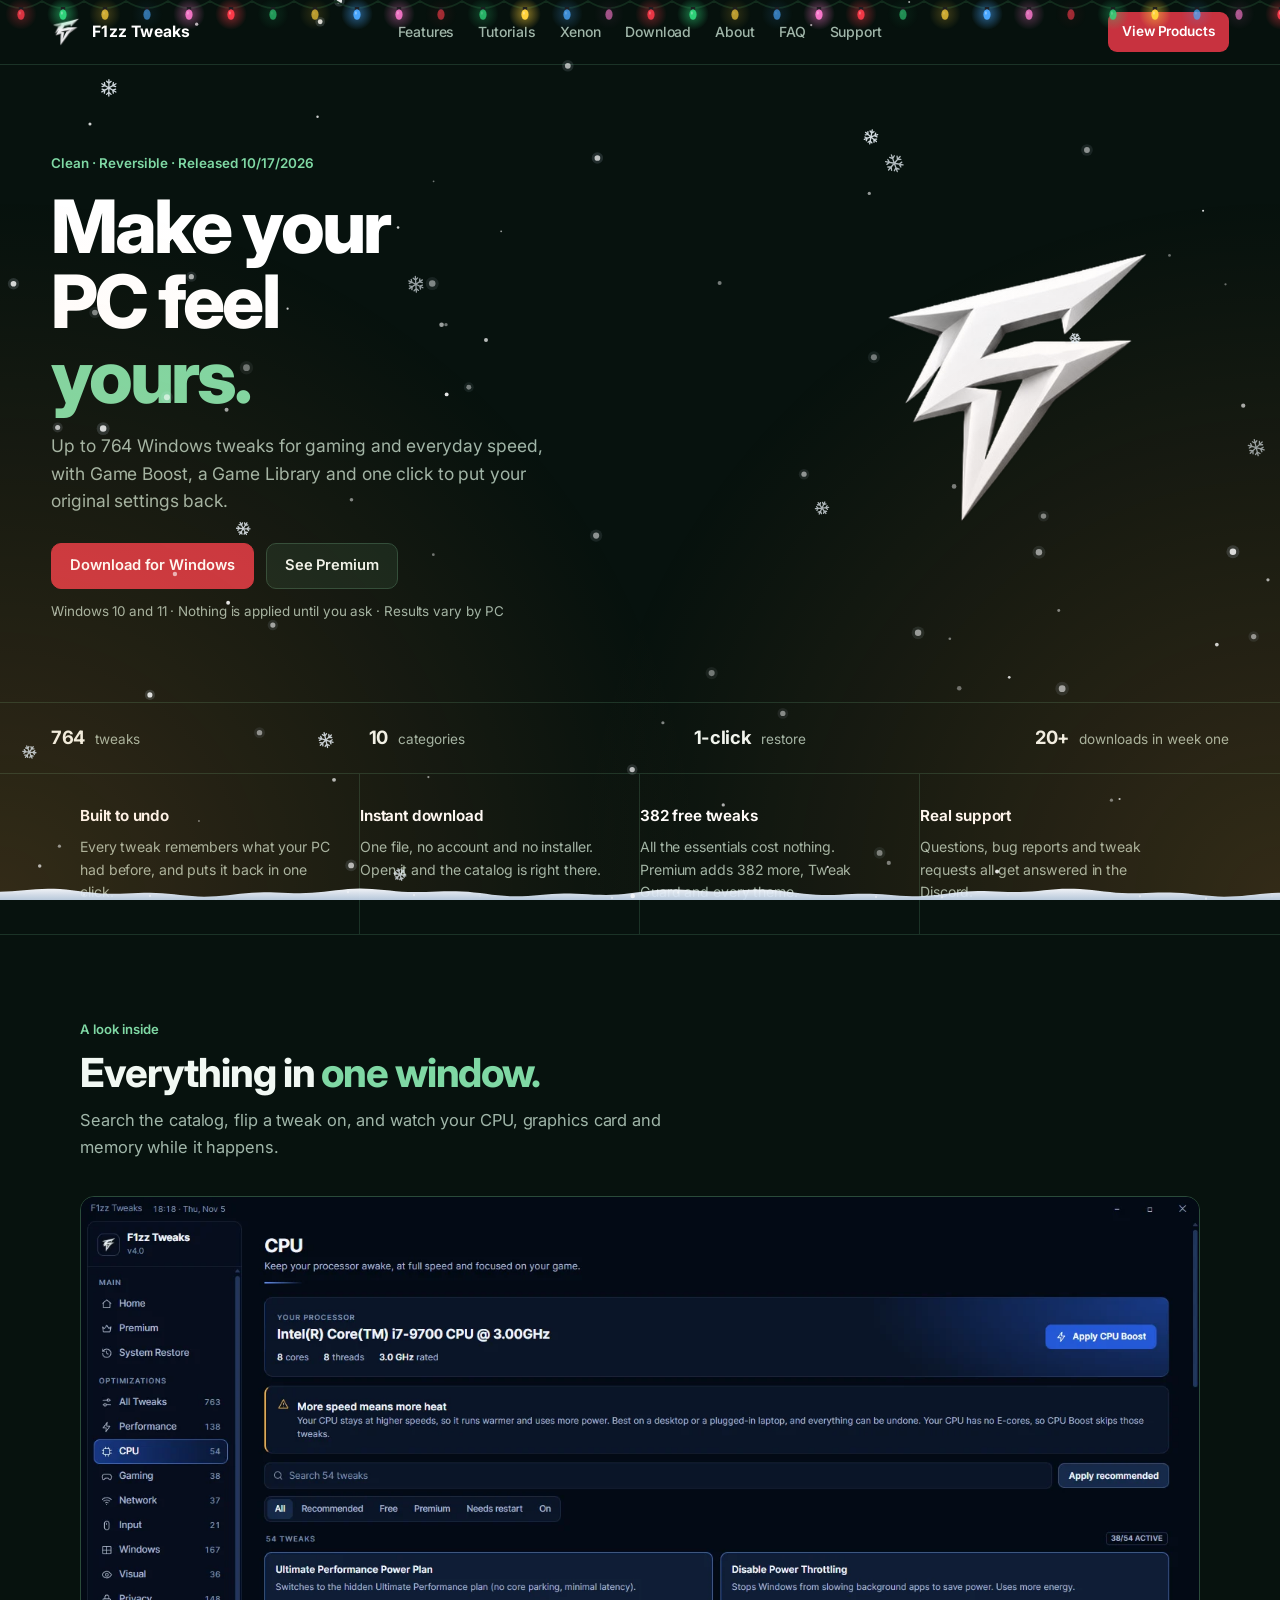
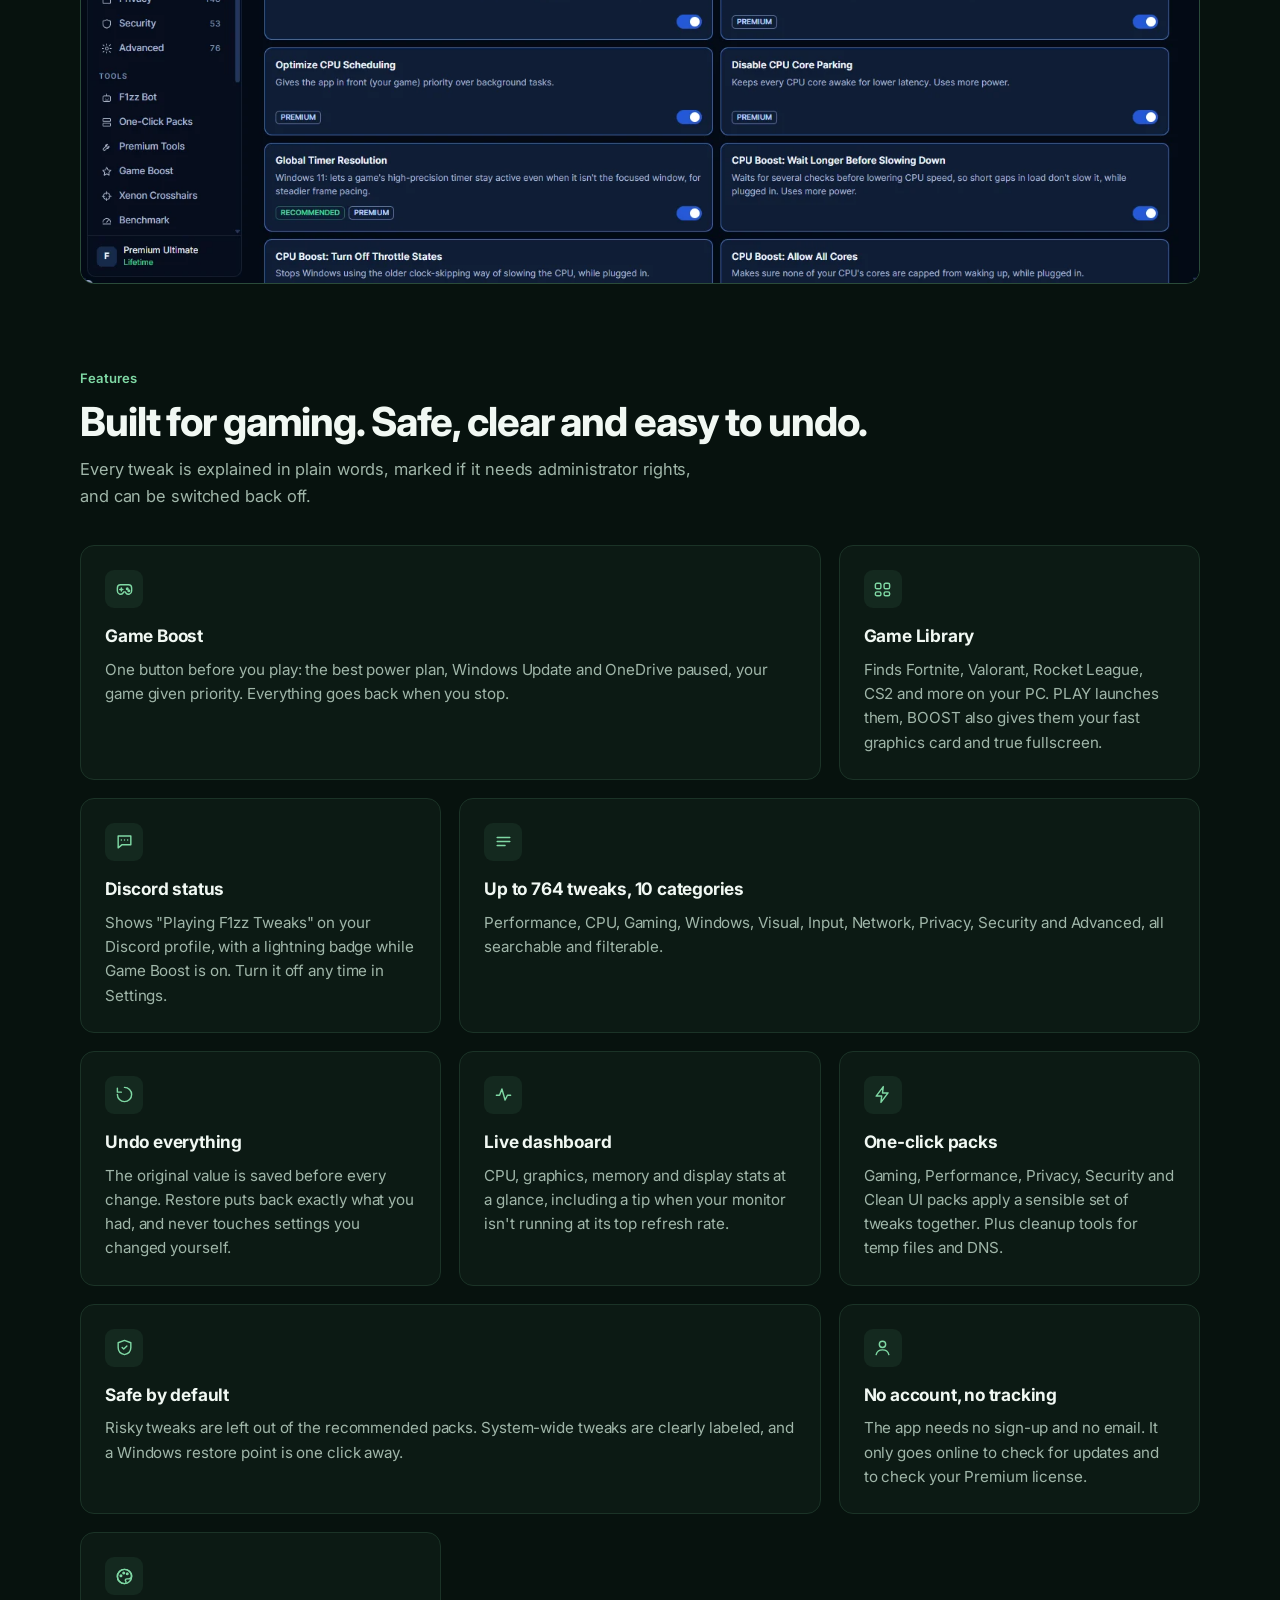
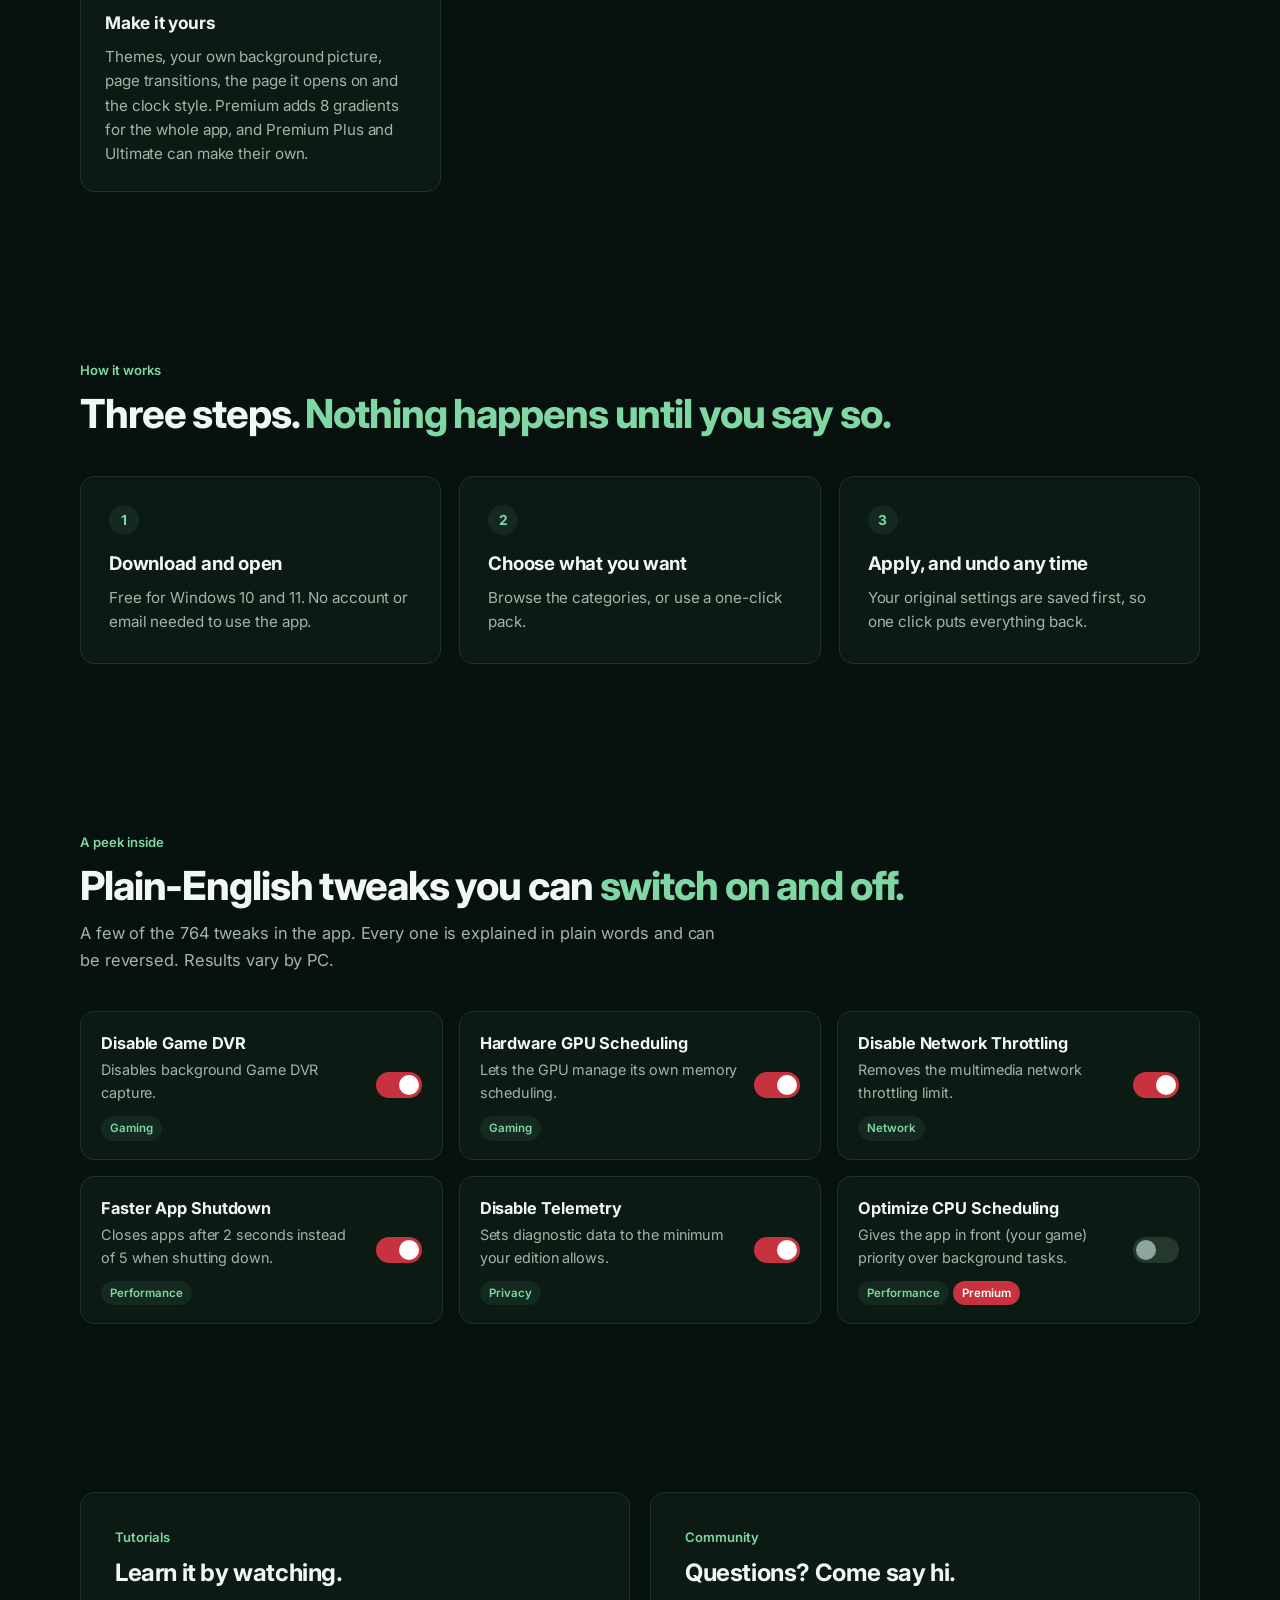
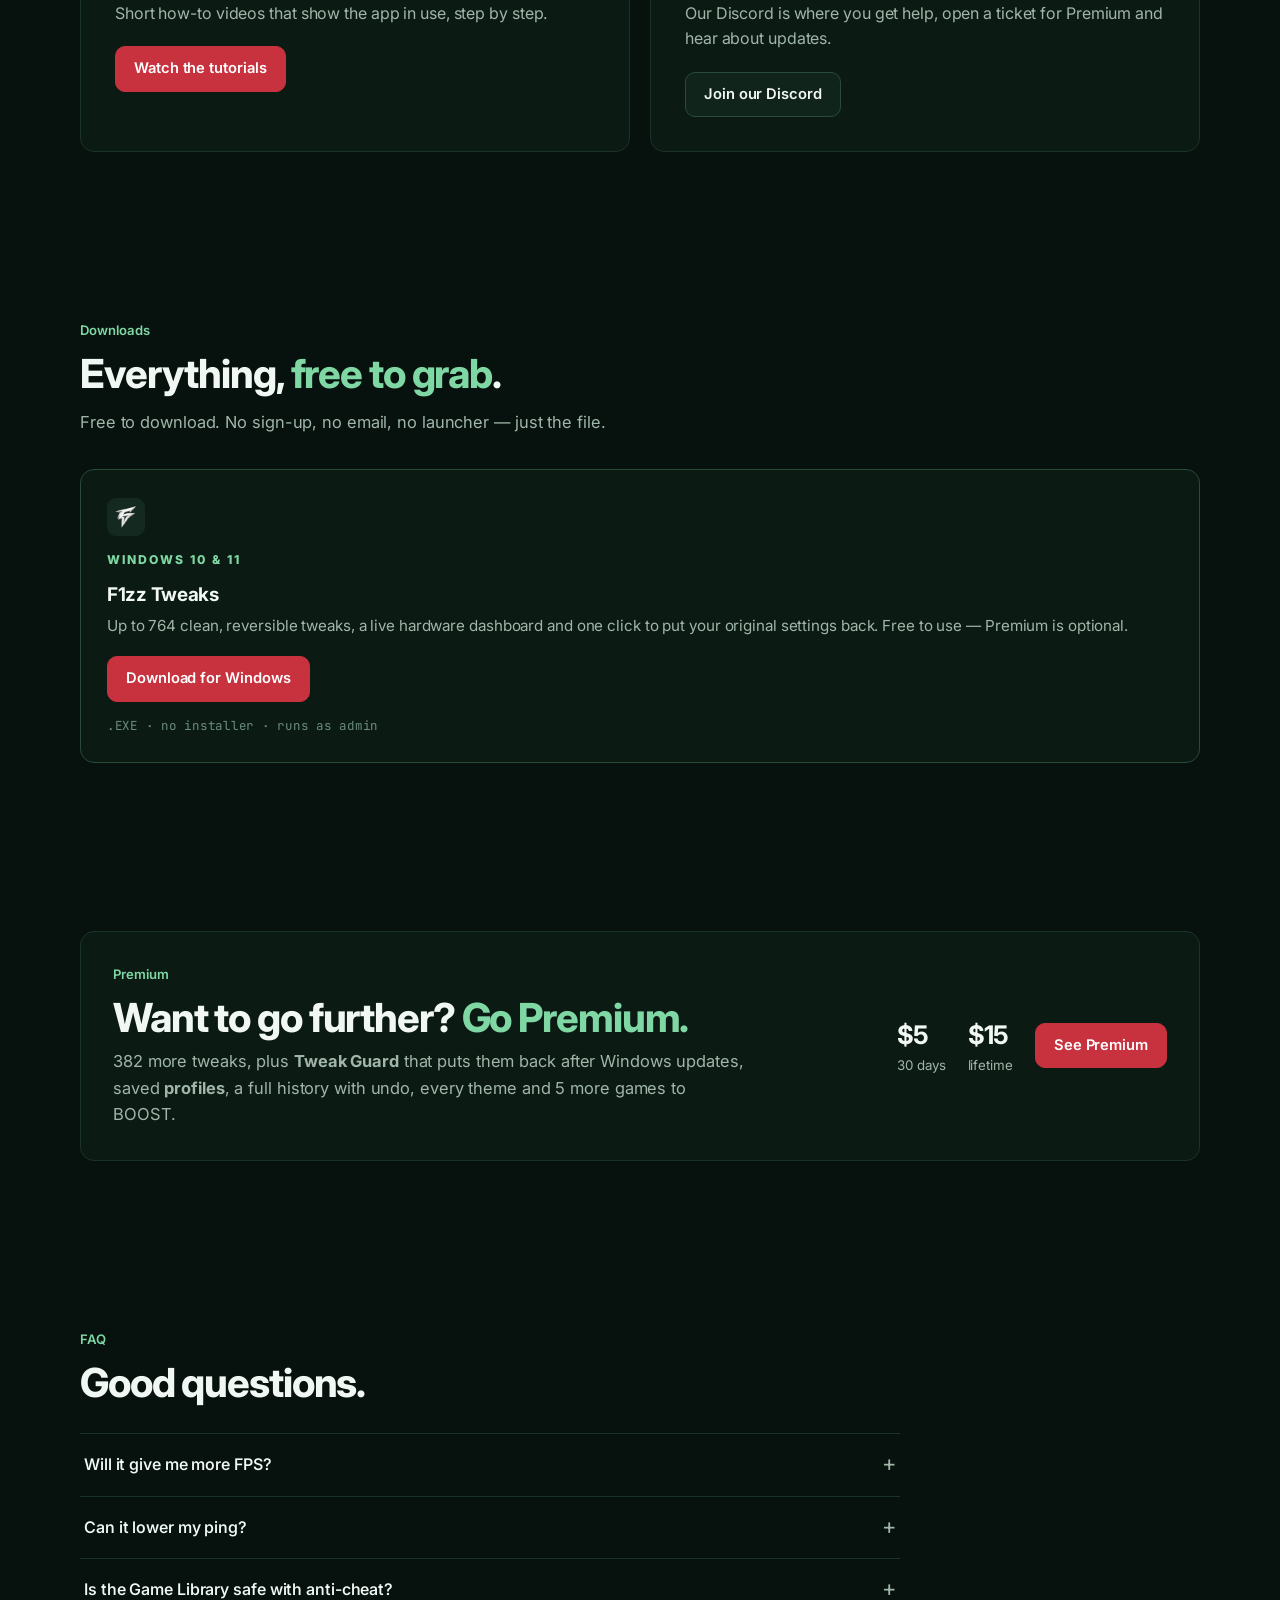
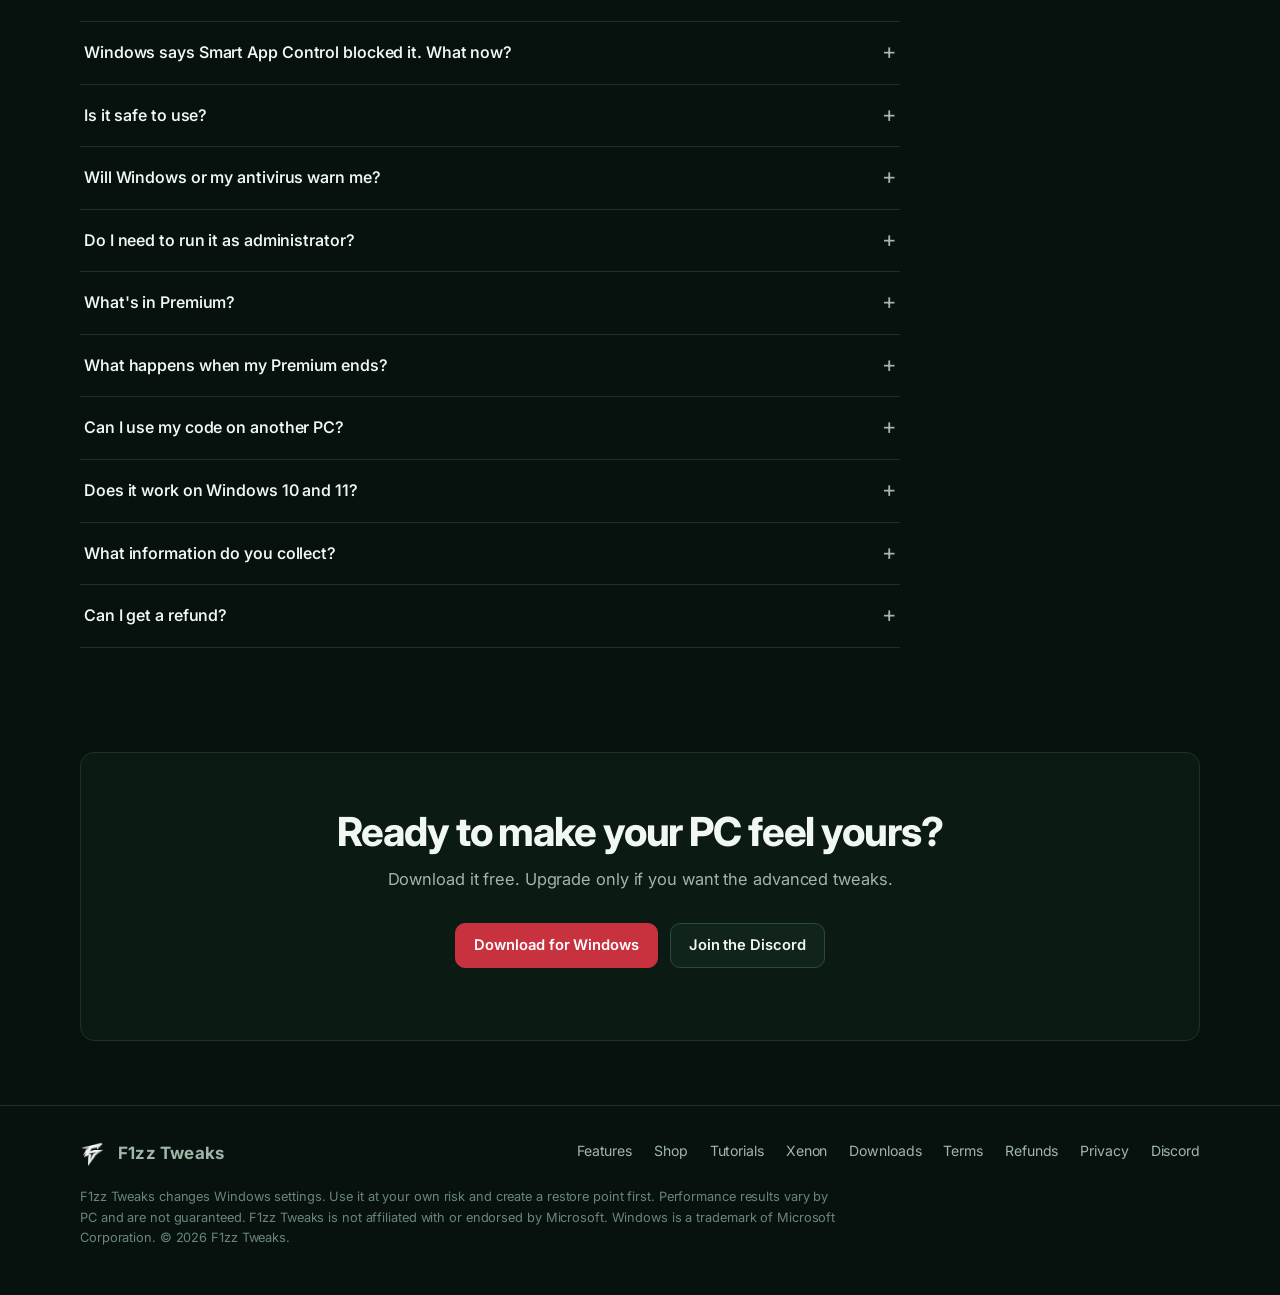
==== commit f932403d: "Add files via upload" ====
--- a/index.html
+++ b/index.html
@@ -5,8 +5,8 @@
 <meta name="viewport" content="width=device-width, initial-scale=1">
 <title>F1zz Tweaks · Clean, reversible Windows tweaks</title>
 <link rel="canonical" href="https://f1zztweaks.com/">
-<meta name="description" content="F1zz Tweaks is a free Windows app with 715 reversible tweaks, Game Boost, a Game Library with one-click BOOST and PLAY, a live CPU/GPU dashboard and one-click restore.">
-<meta name="theme-color" content="#7c5cff">
+<meta name="description" content="F1zz Tweaks is a free Windows app with up to 764 reversible tweaks, Game Boost, a Game Library with one-click BOOST and PLAY, a live CPU/GPU dashboard and one-click restore.">
+<meta name="theme-color" content="#070c18">
 <meta property="og:title" content="F1zz Tweaks">
 <meta property="og:description" content="Clean, reversible Windows tweaks for gaming and everyday speed.">
 <meta property="og:type" content="website">
@@ -53,10 +53,10 @@
 <link href="https://fonts.googleapis.com/css2?family=Archivo:wght@400;500;600;700;800;900&family=Barlow+Condensed:wght@700;800&family=JetBrains+Mono:wght@500;700&display=swap" rel="stylesheet">
 <style>
   :root{
-    --bg:#09060f; --panel:#110d1a; --panel2:#161022; --stroke:#271f38; --stroke2:#352c4c;
-    --text:#f1e7fa; --muted:#8e8ca6; --blue:#7c5cff; --blue2:#b096ff; --violet:#ff5cc8;
+    --bg:#06090f; --panel:#0d111a; --panel2:#101622; --stroke:#1f2738; --stroke2:#2c374c;
+    --text:#e7edfa; --muted:#8c95a6; --blue:#6896f3; --blue2:#9ebcf7; --violet:#68a4f3;
     --green:#54d696; --amber:#ffbe50;
-    --grad:linear-gradient(135deg,#7c5cff 0%,#ff5cc8 100%);
+    --grad:linear-gradient(135deg,#6896f3 0%,#68a4f3 100%);
     --radius:20px;
   }
   *{box-sizing:border-box;margin:0;padding:0}
@@ -66,8 +66,8 @@
     font-family:"Segoe UI",system-ui,-apple-system,Roboto,Helvetica,Arial,sans-serif;
     background:var(--bg); color:var(--text); line-height:1.6; -webkit-font-smoothing:antialiased;
     background-image:
-      radial-gradient(900px 500px at 85% -5%, rgba(124,92,255,.2), transparent 60%),
-      radial-gradient(700px 480px at 0% 12%, rgba(255,92,200,.10), transparent 60%);
+      radial-gradient(900px 500px at 85% -5%, rgba(104,150,243,.2), transparent 60%),
+      radial-gradient(700px 480px at 0% 12%, rgba(104,164,243,.10), transparent 60%);
     background-repeat:no-repeat;
   }
   a{color:inherit;text-decoration:none}
@@ -77,19 +77,19 @@
   .grad-text{background:var(--grad);-webkit-background-clip:text;background-clip:text;color:transparent}
 
   /* ---------- nav ---------- */
-  header{position:sticky;top:0;z-index:50;backdrop-filter:blur(14px);background:rgba(9,7,15,.72);border-bottom:1px solid rgba(38,31,54,.7)}
+  header{position:sticky;top:0;z-index:50;backdrop-filter:blur(14px);background:rgba(7,10,15,.72);border-bottom:1px solid rgba(31,39,54,.7)}
   .nav{display:flex;align-items:center;gap:28px;height:68px}
   .brand{display:flex;align-items:center;gap:12px;font-weight:700;font-size:1.06rem;letter-spacing:.2px}
-  .brand img{width:38px;height:38px;border-radius:11px;background:linear-gradient(160deg,#2a1f52,#140f20);border:1px solid #473780;padding:5px}
+  .brand img{width:38px;height:38px;border-radius:11px;background:linear-gradient(160deg,#1f3052,#0f1520);border:1px solid #374f80;padding:5px}
   .nav-links{display:flex;gap:24px;margin-left:12px;color:var(--muted);font-size:.95rem}
   .nav-links a:hover{color:var(--text)}
   .nav-cta{margin-left:auto;display:flex;gap:10px}
 
   /* ---------- buttons ---------- */
-  .btn{display:inline-flex;align-items:center;justify-content:center;gap:8px;padding:12px 22px;border-radius:13px;font-weight:600;font-size:.97rem;border:1px solid var(--stroke2);background:#1a1429;color:var(--text);cursor:pointer;transition:transform .15s,border-color .15s,background .15s,box-shadow .15s}
-  .btn:hover{border-color:#52467a;background:#241b3a;transform:translateY(-1px)}
-  .btn.primary{border-color:transparent;background:var(--grad);box-shadow:0 8px 28px -8px rgba(150,90,255,.65)}
-  .btn.primary:hover{box-shadow:0 12px 34px -8px rgba(170,110,255,.85);filter:brightness(1.08)}
+  .btn{display:inline-flex;align-items:center;justify-content:center;gap:8px;padding:12px 22px;border-radius:13px;font-weight:600;font-size:.97rem;border:1px solid var(--stroke2);background:#141b29;color:var(--text);cursor:pointer;transition:transform .15s,border-color .15s,background .15s,box-shadow .15s}
+  .btn:hover{border-color:#46577a;background:#1b253a;transform:translateY(-1px)}
+  .btn.primary{border-color:transparent;background:var(--grad);box-shadow:0 8px 28px -8px rgba(102,149,243,.65)}
+  .btn.primary:hover{box-shadow:0 12px 34px -8px rgba(121,162,244,.85);filter:brightness(1.08)}
   .btn.small{padding:9px 16px;font-size:.9rem;border-radius:11px}
   .btn.block{width:100%}
   .btn.disabled,a[data-need]:not([data-ready]){opacity:.45;pointer-events:none;filter:grayscale(.4)}
@@ -97,10 +97,10 @@
 
   /* ---------- hero ---------- */
   .hero{padding:78px 0 54px;display:grid;grid-template-columns:1.02fr 1fr;gap:54px;align-items:center}
-  .pill{display:inline-flex;align-items:center;gap:8px;padding:7px 14px;border-radius:99px;border:1px solid #2e2548;background:rgba(30,20,52,.7);font-size:.82rem;color:var(--blue2);font-weight:600;letter-spacing:.3px}
+  .pill{display:inline-flex;align-items:center;gap:8px;padding:7px 14px;border-radius:99px;border:1px solid #253148;background:rgba(20,31,52,.7);font-size:.82rem;color:var(--blue2);font-weight:600;letter-spacing:.3px}
   .pill i{width:7px;height:7px;border-radius:50%;background:var(--green);box-shadow:0 0 10px var(--green)}
   h1{font-size:clamp(2.4rem,5.4vw,3.9rem);line-height:1.06;letter-spacing:-1.4px;margin:20px 0 18px}
-  .lead{font-size:1.14rem;color:#aeaac6;max-width:540px}
+  .lead{font-size:1.14rem;color:#aab3c6;max-width:540px}
   .hero-cta{display:flex;flex-wrap:wrap;gap:12px;margin:30px 0 16px}
   .fine{font-size:.84rem;color:var(--muted)}
   .stats{display:flex;gap:34px;margin-top:34px}
@@ -109,62 +109,62 @@
 
   /* ---------- app mock ---------- */
   .stage{position:relative}
-  .stage::before{content:"";position:absolute;inset:-8% -6%;background:radial-gradient(closest-side,rgba(150,100,255,.34),transparent 72%);filter:blur(10px);z-index:0}
-  .app{position:relative;z-index:1;display:grid;grid-template-columns:150px 1fr;border-radius:22px;overflow:hidden;border:1px solid #33295a;background:#0e0a17;box-shadow:0 40px 90px -30px rgba(0,0,0,.9),0 0 0 1px rgba(255,255,255,.02) inset;transform:perspective(1400px) rotateY(-7deg) rotateX(2.5deg);transition:transform .5s}
+  .stage::before{content:"";position:absolute;inset:-8% -6%;background:radial-gradient(closest-side,rgba(112,156,243,.34),transparent 72%);filter:blur(10px);z-index:0}
+  .app{position:relative;z-index:1;display:grid;grid-template-columns:150px 1fr;border-radius:22px;overflow:hidden;border:1px solid #29395a;background:#0a0e17;box-shadow:0 40px 90px -30px rgba(0,0,0,.9),0 0 0 1px rgba(255,255,255,.02) inset;transform:perspective(1400px) rotateY(-7deg) rotateX(2.5deg);transition:transform .5s}
   .stage:hover .app{transform:perspective(1400px) rotateY(-2deg) rotateX(1deg)}
-  .a-side{background:linear-gradient(180deg,#1e1240 0%,#0d0a15 46%);padding:16px 12px;border-right:1px solid #221a30}
+  .a-side{background:linear-gradient(180deg,#14223d 0%,#0a0e15 46%);padding:16px 12px;border-right:1px solid #1a2130}
   .a-logo{display:flex;align-items:center;gap:8px;font-weight:700;font-size:.78rem;margin-bottom:16px}
-  .a-logo img{width:26px;height:26px;border-radius:8px;border:1px solid #473780;background:#1d1538;padding:3px}
-  .a-nav{display:flex;flex-direction:column;gap:5px;font-size:.72rem;color:#9a98b4}
+  .a-logo img{width:26px;height:26px;border-radius:8px;border:1px solid #374f80;background:#152138;padding:3px}
+  .a-nav{display:flex;flex-direction:column;gap:5px;font-size:.72rem;color:#98a1b4}
   .a-nav div{padding:8px 10px;border-radius:9px}
-  .a-nav .act{background:#261552;border:1px solid #5a3fa8;color:#fff;position:relative}
+  .a-nav .act{background:#1a2b4d;border:1px solid #3f62a8;color:#fff;position:relative}
   .a-nav .act::before{content:"";position:absolute;left:0;top:9px;bottom:9px;width:3px;border-radius:3px;background:var(--blue2)}
-  .a-live{margin-top:16px;font-size:.62rem;color:#9a98b4}
-  .a-bar{height:5px;border-radius:4px;background:#241c34;margin:5px 0 10px;overflow:hidden}
+  .a-live{margin-top:16px;font-size:.62rem;color:#98a1b4}
+  .a-bar{height:5px;border-radius:4px;background:#1c2434;margin:5px 0 10px;overflow:hidden}
   .a-bar span{display:block;height:100%;border-radius:4px;background:var(--grad)}
   .a-main{padding:16px 16px 18px}
   .a-title{display:flex;justify-content:space-between;align-items:center;margin-bottom:12px}
   .a-title b{font-size:.95rem}
-  .a-title span{color:#72728c;font-size:.8rem;letter-spacing:3px}
+  .a-title span{color:#727b8c;font-size:.8rem;letter-spacing:3px}
   .a-pills{display:flex;gap:6px;margin-bottom:12px;flex-wrap:wrap}
-  .a-pills i{font-style:normal;font-size:.62rem;padding:4px 10px;border-radius:99px;border:1px solid #2f2644;color:#8e8ca6}
-  .a-pills i.on{border-color:#7d5ee0;background:#2c1a63;color:#fff}
+  .a-pills i{font-style:normal;font-size:.62rem;padding:4px 10px;border-radius:99px;border:1px solid #263044;color:#8c95a6}
+  .a-pills i.on{border-color:#5e89e0;background:#1a3263;color:#fff}
   .a-grid{display:grid;grid-template-columns:repeat(2,minmax(0,1fr));gap:9px}
-  .card{min-width:0;position:relative;border:1px solid #261e37;border-radius:14px;padding:10px;background:linear-gradient(180deg,#18122a,#130e1d);overflow:hidden}
-  .card.on{border-color:#4f3a96}
+  .card{min-width:0;position:relative;border:1px solid #1e2637;border-radius:14px;padding:10px;background:linear-gradient(180deg,#121a2a,#0e131d);overflow:hidden}
+  .card.on{border-color:#3a5996}
   .card.on::before{content:"";position:absolute;left:0;right:0;top:0;height:3px;background:var(--grad)}
   .c-top{display:flex;align-items:center;gap:6px}
-  .tile{width:22px;height:22px;border-radius:7px;display:grid;place-items:center;background:#201832;border:1px solid #2f2644;flex:none}
-  .card.on .tile{background:#301c6c;border-color:#6c49c4}
-  .tile svg{width:12px;height:12px;fill:none;stroke:#8e8ca6;stroke-width:2;stroke-linecap:round;stroke-linejoin:round}
+  .tile{width:22px;height:22px;border-radius:7px;display:grid;place-items:center;background:#182132;border:1px solid #263044;flex:none}
+  .card.on .tile{background:#1c376c;border-color:#4972c4}
+  .tile svg{width:12px;height:12px;fill:none;stroke:#8c95a6;stroke-width:2;stroke-linecap:round;stroke-linejoin:round}
   .card.on .tile svg{stroke:var(--blue2)}
   .c-name{font-size:.64rem;font-weight:600;line-height:1.2;flex:1;min-width:0;overflow-wrap:break-word}
-  .tg{width:28px;height:16px;border-radius:9px;background:#2e2540;position:relative;flex:none}
-  .tg::after{content:"";position:absolute;top:2px;left:2px;width:12px;height:12px;border-radius:50%;background:#a19eb8;transition:.2s}
+  .tg{width:28px;height:16px;border-radius:9px;background:#252e40;position:relative;flex:none}
+  .tg::after{content:"";position:absolute;top:2px;left:2px;width:12px;height:12px;border-radius:50%;background:#9ea7b8;transition:.2s}
   .tg.on{background:var(--grad)}
   .tg.on::after{left:14px;background:#fff}
-  .c-desc{font-size:.58rem;color:#828098;margin:7px 0 7px;line-height:1.35}
+  .c-desc{font-size:.58rem;color:#808898;margin:7px 0 7px;line-height:1.35}
   .chips{display:flex;gap:5px}
   .chip{font-size:.5rem;font-weight:700;letter-spacing:.4px;padding:2px 6px;border-radius:5px}
   .chip.safe{background:#0e3428;color:var(--green)}
   .chip.pro{background:var(--grad);color:#fff}
   .a-live2{display:grid;grid-template-columns:repeat(3,minmax(0,1fr));gap:9px;margin-top:10px}
-  .gauge{border:1px solid #261e37;border-radius:14px;padding:10px;background:#130e1d;display:flex;align-items:center;gap:9px}
-  .ring{--v:37;width:38px;height:38px;border-radius:50%;background:conic-gradient(var(--blue) calc(var(--v)*1%), #241c34 0);position:relative;flex:none}
-  .ring::after{content:"";position:absolute;inset:5px;border-radius:50%;background:#130e1d}
-  .gauge small{display:block;font-size:.5rem;color:#72728c;letter-spacing:.8px}
+  .gauge{border:1px solid #1e2637;border-radius:14px;padding:10px;background:#0e131d;display:flex;align-items:center;gap:9px}
+  .ring{--v:37;width:38px;height:38px;border-radius:50%;background:conic-gradient(var(--blue) calc(var(--v)*1%), #1c2434 0);position:relative;flex:none}
+  .ring::after{content:"";position:absolute;inset:5px;border-radius:50%;background:#0e131d}
+  .gauge small{display:block;font-size:.5rem;color:#727b8c;letter-spacing:.8px}
   .gauge b{font-size:.78rem}
 
   /* ---------- sections ---------- */
   section{padding:76px 0}
   .eyebrow{font-size:.8rem;letter-spacing:2px;font-weight:700;color:var(--blue2);text-transform:uppercase}
   h2{font-size:clamp(1.8rem,3.6vw,2.6rem);letter-spacing:-.8px;line-height:1.15;margin:12px 0 14px}
-  .sec-lead{color:#aaa6c2;max-width:640px;font-size:1.05rem}
+  .sec-lead{color:#a6afc2;max-width:640px;font-size:1.05rem}
   .grid3{display:grid;grid-template-columns:repeat(3,1fr);gap:18px;margin-top:40px}
   .feat{padding:26px;border-radius:var(--radius);border:1px solid var(--stroke);background:linear-gradient(180deg,var(--panel2),var(--panel));position:relative;overflow:hidden;transition:border-color .2s,transform .2s}
   .feat::before{content:"";position:absolute;left:24px;right:24px;top:0;height:1px;background:linear-gradient(90deg,transparent,rgba(255,255,255,.2),transparent)}
-  .feat:hover{border-color:#463c68;transform:translateY(-3px)}
-  .ico{width:44px;height:44px;border-radius:13px;display:grid;place-items:center;background:#1d1538;border:1px solid #463582;margin-bottom:16px}
+  .feat:hover{border-color:#3c4b68;transform:translateY(-3px)}
+  .ico{width:44px;height:44px;border-radius:13px;display:grid;place-items:center;background:#152138;border:1px solid #354f82;margin-bottom:16px}
   .ico svg{width:22px;height:22px;fill:none;stroke:var(--blue2);stroke-width:1.8;stroke-linecap:round;stroke-linejoin:round}
   .feat h3{font-size:1.08rem;margin-bottom:8px}
   .feat p{color:var(--muted);font-size:.95rem}
@@ -172,24 +172,24 @@
   /* ---------- plans ---------- */
   .plans{display:grid;grid-template-columns:1fr 1.18fr;gap:20px;margin-top:42px;align-items:stretch}
   .plan{padding:32px;border-radius:24px;border:1px solid var(--stroke);background:linear-gradient(180deg,var(--panel2),var(--panel));display:flex;flex-direction:column}
-  .plan.pro{border-color:#593c8f;background:linear-gradient(160deg,#2b1a5a 0%,#150f24 52%);position:relative;box-shadow:0 30px 80px -40px rgba(150,90,255,.55)}
-  .tag{align-self:flex-start;font-size:.72rem;font-weight:700;letter-spacing:1.2px;padding:5px 12px;border-radius:99px;background:#20182f;color:var(--muted)}
+  .plan.pro{border-color:#3c588f;background:linear-gradient(160deg,#1a2f5a 0%,#0f1624 52%);position:relative;box-shadow:0 30px 80px -40px rgba(102,149,243,.55)}
+  .tag{align-self:flex-start;font-size:.72rem;font-weight:700;letter-spacing:1.2px;padding:5px 12px;border-radius:99px;background:#18202f;color:var(--muted)}
   .pro .tag{background:var(--grad);color:#fff}
   .plan h3{font-size:1.6rem;margin:16px 0 4px}
   .plan .sub{color:var(--muted);font-size:.95rem;margin-bottom:20px}
   .list{list-style:none;display:grid;gap:11px;margin-bottom:26px}
-  .list li{display:flex;gap:11px;font-size:.96rem;color:#cdc7df}
+  .list li{display:flex;gap:11px;font-size:.96rem;color:#c7cfdf}
   .list li::before{content:"";width:18px;height:18px;border-radius:50%;flex:none;margin-top:3px;background:#0e3428 url("data:image/svg+xml,%3Csvg xmlns='http://www.w3.org/2000/svg' viewBox='0 0 24 24' fill='none' stroke='%2354d696' stroke-width='3.4' stroke-linecap='round' stroke-linejoin='round'%3E%3Cpath d='M5 12.5l4.5 4.5L19 7.5'/%3E%3C/svg%3E") center/11px no-repeat}
-  .pro .list li::before{background-color:#361f60}
+  .pro .list li::before{background-color:#1f3560}
   .pchips{display:flex;flex-wrap:wrap;gap:7px;margin:4px 0 26px}
-  .pchips span{font-size:.78rem;padding:5px 11px;border-radius:99px;border:1px solid #463170;background:rgba(80,64,170,.18);color:#ddc3fb}
+  .pchips span{font-size:.78rem;padding:5px 11px;border-radius:99px;border:1px solid #314670;background:rgba(64,99,170,.18);color:#c4d6fa}
   .price-row{display:grid;grid-template-columns:1fr 1fr;gap:12px;margin-top:auto}
-  .opt{border:1px solid #483175;border-radius:16px;padding:16px;background:rgba(12,9,22,.55);display:flex;flex-direction:column;gap:10px}
+  .opt{border:1px solid #314875;border-radius:16px;padding:16px;background:rgba(9,13,22,.55);display:flex;flex-direction:column;gap:10px}
   .opt .p{font-size:1.9rem;font-weight:800;letter-spacing:-1px}
   .opt .p small{font-size:.82rem;font-weight:500;color:var(--muted);letter-spacing:0}
   .opt .l{font-size:.86rem;color:var(--muted)}
   .note{margin-top:16px;font-size:.84rem;color:var(--muted);display:flex;gap:9px}
-  .note b{color:#d2cbe4}
+  .note b{color:#cbd3e4}
 
   /* ---------- how ---------- */
   .steps{display:grid;grid-template-columns:repeat(3,1fr);gap:18px;margin-top:40px;counter-reset:s}
@@ -197,33 +197,33 @@
   .step::before{counter-increment:s;content:counter(s);display:grid;place-items:center;width:38px;height:38px;border-radius:50%;background:var(--grad);font-weight:800;margin-bottom:16px}
   .step h3{margin-bottom:7px}
   .step p{color:var(--muted);font-size:.95rem}
-  .callout{margin-top:22px;padding:18px 22px;border-radius:16px;border:1px solid #40335f;background:rgba(30,22,56,.55);color:#beb9d6;font-size:.95rem}
+  .callout{margin-top:22px;padding:18px 22px;border-radius:16px;border:1px solid #33425f;background:rgba(22,33,56,.55);color:#b9c3d6;font-size:.95rem}
   .callout b{color:#fff}
 
   /* ---------- faq ---------- */
   .faq{margin-top:34px;display:grid;gap:12px;max-width:880px}
   details{border:1px solid var(--stroke);border-radius:16px;background:var(--panel);padding:0 22px;transition:border-color .2s}
-  details[open]{border-color:#463c68;background:var(--panel2)}
+  details[open]{border-color:#3c4b68;background:var(--panel2)}
   summary{cursor:pointer;list-style:none;padding:19px 0;font-weight:600;display:flex;justify-content:space-between;gap:16px}
   summary::-webkit-details-marker{display:none}
   summary::after{content:"+";color:var(--blue2);font-size:1.4rem;line-height:1}
   details[open] summary::after{content:"–"}
-  details p{padding:0 0 20px;color:#aaa6c2;font-size:.97rem}
+  details p{padding:0 0 20px;color:#a6afc2;font-size:.97rem}
   details p + p{margin-top:-8px}
 
   /* ---------- footer ---------- */
-  .cta{margin:20px 0 10px;padding:46px;border-radius:28px;text-align:center;border:1px solid #4c3a8c;background:linear-gradient(135deg,rgba(124,92,255,.2),rgba(255,92,200,.18))}
+  .cta{margin:20px 0 10px;padding:46px;border-radius:28px;text-align:center;border:1px solid #3a558c;background:linear-gradient(135deg,rgba(104,150,243,.2),rgba(104,164,243,.18))}
   .cta h2{margin-top:0}
   .cta .hero-cta{justify-content:center}
   footer{border-top:1px solid var(--stroke);padding:34px 0 46px;margin-top:50px;color:var(--muted);font-size:.88rem}
   .foot{display:flex;flex-wrap:wrap;gap:20px 36px;justify-content:space-between}
   .foot nav{display:flex;gap:22px;flex-wrap:wrap}
   .foot a:hover{color:var(--text)}
-  .legal{margin-top:20px;font-size:.8rem;color:#6c6b85;max-width:760px}
+  .legal{margin-top:20px;font-size:.8rem;color:#6b7485;max-width:760px}
 
   /* ---------- download notice ---------- */
   .dl-notice{position:fixed;left:50%;bottom:26px;transform:translateX(-50%) translateY(20px);opacity:0;pointer-events:none;z-index:80;max-width:92vw;
-    padding:14px 22px;border-radius:16px;border:1px solid #4c3a8c;background:rgba(18,13,30,.95);backdrop-filter:blur(12px);
+    padding:14px 22px;border-radius:16px;border:1px solid #3a558c;background:rgba(13,19,30,.95);backdrop-filter:blur(12px);
     box-shadow:0 18px 50px -12px rgba(0,0,0,.8);font-size:.95rem;transition:opacity .25s,transform .25s}
   .dl-notice.show{opacity:1;transform:translateX(-50%) translateY(0);pointer-events:auto}
   .dl-notice b{display:block}
@@ -237,19 +237,19 @@
   body{background-image:none}
   .aurora{position:fixed;inset:0;z-index:-1;overflow:hidden;pointer-events:none}
   .aurora i{position:absolute;border-radius:50%;filter:blur(100px);will-change:transform}
-  .aurora i:nth-child(1){width:640px;height:640px;left:-160px;top:-180px;background:#6a3dff;opacity:.5;animation:drift1 26s ease-in-out infinite alternate}
-  .aurora i:nth-child(2){width:560px;height:560px;right:-140px;top:4%;background:#ff3fb4;opacity:.28;animation:drift2 30s ease-in-out infinite alternate}
+  .aurora i:nth-child(1){width:640px;height:640px;left:-160px;top:-180px;background:#4c83f0;opacity:.5;animation:drift1 26s ease-in-out infinite alternate}
+  .aurora i:nth-child(2){width:560px;height:560px;right:-140px;top:4%;background:#4d94f1;opacity:.28;animation:drift2 30s ease-in-out infinite alternate}
   .aurora i:nth-child(3){width:520px;height:520px;left:28%;top:52%;background:#2d6bff;opacity:.2;animation:drift3 34s ease-in-out infinite alternate}
   @keyframes drift1{to{transform:translate(180px,140px) scale(1.15)}}
   @keyframes drift2{to{transform:translate(-160px,200px) scale(.9)}}
   @keyframes drift3{to{transform:translate(120px,-160px) scale(1.2)}}
   html{scroll-padding-top:98px}
   header{background:none;border:0;backdrop-filter:none;padding-top:12px}
-  .nav{height:64px;padding:0 14px 0 18px;border:1px solid var(--stroke2);border-radius:20px;background:rgba(14,10,24,.66);backdrop-filter:blur(18px);box-shadow:0 18px 44px -22px rgba(0,0,0,.85)}
+  .nav{height:64px;padding:0 14px 0 18px;border:1px solid var(--stroke2);border-radius:20px;background:rgba(10,15,24,.66);backdrop-filter:blur(18px);box-shadow:0 18px 44px -22px rgba(0,0,0,.85)}
   .nav-links a{position:relative;padding:4px 0}
   .nav-links a::after{content:"";position:absolute;left:0;right:0;bottom:-2px;height:2px;border-radius:2px;background:var(--grad);transform:scaleX(0);transform-origin:left;transition:transform .25s}
   .nav-links a:hover::after{transform:scaleX(1)}
-  .grad-text{background-image:linear-gradient(90deg,#8d6bff,#ff5cc8,#8d6bff);background-size:200% auto;animation:shine 7s linear infinite}
+  .grad-text{background-image:linear-gradient(90deg,#76a0f4,#68a4f3,#76a0f4);background-size:200% auto;animation:shine 7s linear infinite}
   @keyframes shine{to{background-position:200% center}}
   h1{font-size:clamp(2.5rem,5.8vw,4.3rem);letter-spacing:-2px}
   .btn.primary{position:relative;overflow:hidden}
@@ -260,65 +260,65 @@
 
   /* app preview: top tabs + bottom stats bar, like the real app */
   .app{grid-template-columns:1fr;grid-template-rows:auto 1fr auto}
-  .a-head{display:flex;align-items:center;gap:10px;padding:10px 12px;border-bottom:1px solid #251c3a;background:linear-gradient(90deg,#2a1a5c,#120d1d)}
+  .a-head{display:flex;align-items:center;gap:10px;padding:10px 12px;border-bottom:1px solid #1c263a;background:linear-gradient(90deg,#1a305c,#0d121d)}
   .a-logo{margin:0}
   .a-tabs{display:flex;align-items:center;gap:3px;margin-left:6px}
-  .a-tabs span{width:26px;height:26px;border-radius:9px;display:grid;place-items:center;color:#9a94b0}
-  .a-tabs span.act{width:auto;padding:0 10px 0 7px;gap:6px;display:flex;align-items:center;background:#2c1a63;border:1px solid #5a3fa8;color:#fff;font-size:.62rem;font-weight:600}
+  .a-tabs span{width:26px;height:26px;border-radius:9px;display:grid;place-items:center;color:#949db0}
+  .a-tabs span.act{width:auto;padding:0 10px 0 7px;gap:6px;display:flex;align-items:center;background:#1a3263;border:1px solid #3f62a8;color:#fff;font-size:.62rem;font-weight:600}
   .a-tabs svg{width:13px;height:13px;fill:none;stroke:currentColor;stroke-width:2;stroke-linecap:round;stroke-linejoin:round}
   .a-dots{margin-left:auto;display:flex;gap:4px}
-  .a-dots i{width:9px;height:9px;border-radius:50%;background:linear-gradient(135deg,#7c5cff,#ff5cc8)}
+  .a-dots i{width:9px;height:9px;border-radius:50%;background:linear-gradient(135deg,#6896f3,#68a4f3)}
   .a-dots i:nth-child(2){background:linear-gradient(135deg,#20c48a,#54e2aa)}
   .a-dots i:nth-child(3){background:linear-gradient(135deg,#ff7a46,#ffaa70)}
   .a-dots i:nth-child(4){background:linear-gradient(135deg,#ffbc34,#ffd676)}
   .a-dots i:nth-child(5){background:linear-gradient(135deg,#3cdcc8,#82f0e1)}
-  .a-foot{display:flex;gap:14px;align-items:center;padding:9px 14px;border-top:1px solid #251c3a;font-size:.56rem;letter-spacing:.6px;color:#9a94b0;background:#0e0a17}
+  .a-foot{display:flex;gap:14px;align-items:center;padding:9px 14px;border-top:1px solid #1c263a;font-size:.56rem;letter-spacing:.6px;color:#949db0;background:#0a0e17}
   .a-foot .mb{flex:1;min-width:0}
   .a-foot .a-bar{margin:4px 0 0}
-  .a-foot em{font-style:normal;color:#b096ff;font-weight:700}
-  .float{position:absolute;z-index:3;padding:11px 15px;border-radius:16px;background:rgba(22,15,38,.82);border:1px solid #3a2e5c;backdrop-filter:blur(12px);box-shadow:0 22px 50px -18px rgba(0,0,0,.85);font-size:.78rem;animation:bob 6.5s ease-in-out infinite}
+  .a-foot em{font-style:normal;color:#9ebcf7;font-weight:700}
+  .float{position:absolute;z-index:3;padding:11px 15px;border-radius:16px;background:rgba(15,23,38,.82);border:1px solid #2e3d5c;backdrop-filter:blur(12px);box-shadow:0 22px 50px -18px rgba(0,0,0,.85);font-size:.78rem;animation:bob 6.5s ease-in-out infinite}
   .float b{display:block;font-size:.84rem}
   .float span{color:var(--muted);font-size:.74rem}
   .float.f1{right:-18px;top:-22px}
   .float.f2{left:-26px;bottom:34px;animation-delay:-3s;display:flex;align-items:center;gap:12px}
   .float .ring{width:42px;height:42px}
-  .float .ring::after{background:#18102a}
+  .float .ring::after{background:#10192a}
   @keyframes bob{50%{transform:translateY(-9px)}}
 
   /* category marquee */
-  .marquee{overflow:hidden;border-block:1px solid var(--stroke);background:rgba(16,11,28,.55);backdrop-filter:blur(6px);padding:15px 0;margin:6px 0 0;-webkit-mask-image:linear-gradient(90deg,transparent,#000 8%,#000 92%,transparent);mask-image:linear-gradient(90deg,transparent,#000 8%,#000 92%,transparent)}
-  .marquee div{display:flex;gap:44px;width:max-content;animation:scrollx 34s linear infinite;font-weight:700;letter-spacing:2px;font-size:.82rem;color:#8f88a8;text-transform:uppercase}
+  .marquee{overflow:hidden;border-block:1px solid var(--stroke);background:rgba(11,17,28,.55);backdrop-filter:blur(6px);padding:15px 0;margin:6px 0 0;-webkit-mask-image:linear-gradient(90deg,transparent,#000 8%,#000 92%,transparent);mask-image:linear-gradient(90deg,transparent,#000 8%,#000 92%,transparent)}
+  .marquee div{display:flex;gap:44px;width:max-content;animation:scrollx 34s linear infinite;font-weight:700;letter-spacing:2px;font-size:.82rem;color:#8893a8;text-transform:uppercase}
   .marquee span::before{content:"✦";color:var(--violet);margin-right:44px}
   @keyframes scrollx{to{transform:translateX(-50%)}}
 
   /* bento features + spotlight cards */
   .grid3 .feat:nth-child(1),.grid3 .feat:nth-child(4),.grid3 .feat:nth-child(8){grid-column:span 2}
   .feat,.plan,.step,.opt{--mx:50%;--my:-40%}
-  .feat::after,.step::after{content:"";position:absolute;inset:0;border-radius:inherit;background:radial-gradient(280px circle at var(--mx) var(--my),rgba(190,160,255,.12),transparent 62%);opacity:0;transition:opacity .3s;pointer-events:none}
+  .feat::after,.step::after{content:"";position:absolute;inset:0;border-radius:inherit;background:radial-gradient(280px circle at var(--mx) var(--my),rgba(167,194,248,.12),transparent 62%);opacity:0;transition:opacity .3s;pointer-events:none}
   .feat:hover::after,.step:hover::after{opacity:1}
   .feat,.step,.plan{backdrop-filter:blur(6px)}
-  .ico{background:linear-gradient(135deg,#2a1a5c,#3d1f66);border-color:#5a3fa8}
+  .ico{background:linear-gradient(135deg,#1a305c,#1f3766);border-color:#3f62a8}
 
   /* F1zz Bot section */
   .bot-grid{display:grid;grid-template-columns:1fr 1.05fr;gap:54px;align-items:center}
-  .chat-mock{border:1px solid var(--stroke2);border-radius:26px;background:linear-gradient(180deg,rgba(24,16,42,.9),rgba(14,10,24,.9));padding:18px;box-shadow:0 40px 80px -40px rgba(120,80,255,.55)}
+  .chat-mock{border:1px solid var(--stroke2);border-radius:26px;background:linear-gradient(180deg,rgba(16,25,42,.9),rgba(10,15,24,.9));padding:18px;box-shadow:0 40px 80px -40px rgba(93,143,242,.55)}
   .ch-head{display:flex;align-items:center;gap:12px;padding-bottom:14px;border-bottom:1px solid var(--stroke);margin-bottom:16px}
   .ch-av{width:38px;height:38px;border-radius:50%;display:grid;place-items:center;font-weight:800;font-size:.8rem;background:var(--grad)}
   .ch-head small{display:block;color:var(--green);font-size:.74rem}
   .bub{width:fit-content;max-width:82%;padding:11px 15px;border-radius:16px;font-size:.88rem;line-height:1.5;margin-bottom:11px}
-  .bub.bot{background:#1d1530;border:1px solid #33294d;border-top-left-radius:5px}
+  .bub.bot{background:#151e30;border:1px solid #29354d;border-top-left-radius:5px}
   .bub.me{margin-left:auto;background:var(--grad);border-top-right-radius:5px}
-  .bub b{color:#d9ccff}
-  .bub.bot ul{margin:6px 0 0 18px;color:#c9c0e0}
+  .bub b{color:#d0defb}
+  .bub.bot ul{margin:6px 0 0 18px;color:#c0cbe0}
   .ch-act{display:flex;gap:10px;margin-top:4px}
-  .ch-act span{font-size:.78rem;font-weight:700;padding:7px 14px;border-radius:10px;border:1px solid #3a2e5c;background:#1a1229}
+  .ch-act span{font-size:.78rem;font-weight:700;padding:7px 14px;border-radius:10px;border:1px solid #2e3d5c;background:#121a29}
   .ch-act span.go{background:var(--grad);border-color:transparent}
   .perks{list-style:none;display:grid;gap:12px;margin-top:26px}
-  .perks li{display:flex;gap:14px;align-items:flex-start;color:#cfc8e4}
+  .perks li{display:flex;gap:14px;align-items:flex-start;color:#c8d1e4}
   .perks li b{display:block;color:var(--text)}
-  .perks .pi{width:38px;height:38px;border-radius:12px;display:grid;place-items:center;flex:none;background:linear-gradient(135deg,#2a1a5c,#3d1f66);border:1px solid #5a3fa8}
-  .perks .pi svg{width:19px;height:19px;fill:none;stroke:#c7b5ff;stroke-width:1.9;stroke-linecap:round;stroke-linejoin:round}
-  .cta{background:linear-gradient(135deg,rgba(124,92,255,.22),rgba(255,92,200,.18));position:relative;overflow:hidden}
+  .perks .pi{width:38px;height:38px;border-radius:12px;display:grid;place-items:center;flex:none;background:linear-gradient(135deg,#1a305c,#1f3766);border:1px solid #3f62a8}
+  .perks .pi svg{width:19px;height:19px;fill:none;stroke:#bbd0f9;stroke-width:1.9;stroke-linecap:round;stroke-linejoin:round}
+  .cta{background:linear-gradient(135deg,rgba(104,150,243,.22),rgba(104,164,243,.18));position:relative;overflow:hidden}
   @media (max-width:940px){
     .bot-grid{grid-template-columns:1fr}
     .float{display:none}
@@ -351,44 +351,44 @@
   /* ═════════════ video showcase ═════════════ */
   #showcase[hidden],[data-showcase-link][hidden]{display:none}
   .vshow{margin-top:38px;position:relative}
-  .vshow::before{content:"";position:absolute;inset:-6% -4%;background:radial-gradient(closest-side,rgba(150,100,255,.3),transparent 72%);filter:blur(14px);z-index:0;pointer-events:none}
-  .vframe{position:relative;z-index:1;border-radius:24px;overflow:hidden;border:1px solid #3a2e5c;background:#0e0a17;box-shadow:0 40px 90px -30px rgba(0,0,0,.9),0 0 0 1px rgba(255,255,255,.02) inset}
-  .vbar{display:flex;align-items:center;gap:7px;padding:11px 16px;background:linear-gradient(90deg,#2a1a5c,#120d1d);border-bottom:1px solid #251c3a;font-size:.82rem;color:#c9c2e2}
-  .vbar i{width:10px;height:10px;border-radius:50%;background:linear-gradient(135deg,#7c5cff,#ff5cc8)}
+  .vshow::before{content:"";position:absolute;inset:-6% -4%;background:radial-gradient(closest-side,rgba(112,156,243,.3),transparent 72%);filter:blur(14px);z-index:0;pointer-events:none}
+  .vframe{position:relative;z-index:1;border-radius:24px;overflow:hidden;border:1px solid #2e3d5c;background:#0a0e17;box-shadow:0 40px 90px -30px rgba(0,0,0,.9),0 0 0 1px rgba(255,255,255,.02) inset}
+  .vbar{display:flex;align-items:center;gap:7px;padding:11px 16px;background:linear-gradient(90deg,#1a305c,#0d121d);border-bottom:1px solid #1c263a;font-size:.82rem;color:#c2cde2}
+  .vbar i{width:10px;height:10px;border-radius:50%;background:linear-gradient(135deg,#6896f3,#68a4f3)}
   .vbar i:nth-child(2){background:linear-gradient(135deg,#20c48a,#54e2aa)}
   .vbar i:nth-child(3){background:linear-gradient(135deg,#ffbc34,#ffd676)}
   .vbar b{margin-left:8px;font-weight:600;white-space:nowrap;overflow:hidden;text-overflow:ellipsis}
-  .vstage{position:relative;aspect-ratio:16/9;background:radial-gradient(600px 300px at 30% 20%,#2a1a5c,#0a0710 70%)}
+  .vstage{position:relative;aspect-ratio:16/9;background:radial-gradient(600px 300px at 30% 20%,#1a305c,#070a10 70%)}
   .vstage video,.vstage iframe,.vstage .vposter{position:absolute;inset:0;width:100%;height:100%;border:0;display:block;background:#000}
   .vstage .vposter{object-fit:cover;background:none}
   .vlite{position:absolute;inset:0;display:grid;place-items:center;cursor:pointer;border:0;background:transparent;color:#fff;font:inherit}
-  .vlite .pbtn{width:84px;height:84px;border-radius:50%;display:grid;place-items:center;background:var(--grad);box-shadow:0 14px 44px -8px rgba(170,110,255,.8);transition:transform .2s}
+  .vlite .pbtn{width:84px;height:84px;border-radius:50%;display:grid;place-items:center;background:var(--grad);box-shadow:0 14px 44px -8px rgba(121,162,244,.8);transition:transform .2s}
   .vlite:hover .pbtn{transform:scale(1.08)}
   .vlite svg{width:34px;height:34px;fill:#fff;margin-left:4px}
   .vtabs{display:grid;grid-template-columns:repeat(auto-fit,minmax(210px,1fr));gap:14px;margin-top:20px;position:relative;z-index:1}
   .vtabs:empty{display:none}
   .vtab{text-align:left;font:inherit;color:inherit;padding:16px 18px;border-radius:16px;border:1px solid var(--stroke);background:linear-gradient(180deg,var(--panel2),var(--panel));cursor:pointer;transition:border-color .2s,transform .2s,background .2s}
-  .vtab:hover{border-color:#463c68;transform:translateY(-2px)}
-  .vtab.on{border-color:#6a52b8;background:linear-gradient(160deg,#2b1a5a 0%,#150f24 70%);box-shadow:0 20px 50px -28px rgba(150,90,255,.7)}
-  .vtab .n{display:inline-grid;place-items:center;width:24px;height:24px;border-radius:50%;margin-bottom:10px;font-size:.78rem;font-weight:800;background:#241c34;color:var(--muted)}
+  .vtab:hover{border-color:#3c4b68;transform:translateY(-2px)}
+  .vtab.on{border-color:#5274b8;background:linear-gradient(160deg,#1a2f5a 0%,#0f1624 70%);box-shadow:0 20px 50px -28px rgba(102,149,243,.7)}
+  .vtab .n{display:inline-grid;place-items:center;width:24px;height:24px;border-radius:50%;margin-bottom:10px;font-size:.78rem;font-weight:800;background:#1c2434;color:var(--muted)}
   .vtab.on .n{background:var(--grad);color:#fff}
   .vtab b{display:block;font-size:.98rem;margin-bottom:3px}
   .vtab span{display:block;color:var(--muted);font-size:.86rem;line-height:1.45}
   /* ═════════════ top banner: logo + 360° light beams, kept inside its box ═════════════ */
   .banner{position:relative;margin-top:20px;height:clamp(300px,36vw,430px);border-radius:30px;overflow:hidden;isolation:isolate;
-    border:1px solid #3a2e5c;background:radial-gradient(120% 140% at 50% 50%,#150d2c 0%,#0a0710 70%);
-    box-shadow:0 40px 100px -40px rgba(124,92,255,.55),0 0 0 1px rgba(255,255,255,.02) inset}
+    border:1px solid #2e3d5c;background:radial-gradient(120% 140% at 50% 50%,#0e182b 0%,#070a10 70%);
+    box-shadow:0 40px 100px -40px rgba(104,150,243,.55),0 0 0 1px rgba(255,255,255,.02) inset}
   .banner canvas{position:absolute;inset:0;width:100%;height:100%;display:block;z-index:0}
   .banner::before{content:"";position:absolute;inset:0;z-index:1;pointer-events:none;
-    background:radial-gradient(closest-side at 50% 50%,rgba(9,6,15,.9) 0%,rgba(9,6,15,.55) 45%,transparent 100%) center/min(620px,92%) 78% no-repeat}
+    background:radial-gradient(closest-side at 50% 50%,rgba(6,9,15,.9) 0%,rgba(6,9,15,.55) 45%,transparent 100%) center/min(620px,92%) 78% no-repeat}
   .banner::after{content:"";position:absolute;inset:0;z-index:3;pointer-events:none;border-radius:inherit;
-    box-shadow:inset 0 0 90px 10px rgba(9,6,15,.65)}
+    box-shadow:inset 0 0 90px 10px rgba(6,9,15,.65)}
   .banner-in{position:relative;z-index:2;height:100%;display:flex;flex-direction:column;align-items:center;justify-content:center;gap:10px;text-align:center;padding:0 16px}
-  .banner-in img{width:clamp(84px,11vw,140px);height:auto;filter:drop-shadow(0 0 26px rgba(150,110,255,.75)) drop-shadow(0 6px 18px rgba(0,0,0,.6))}
+  .banner-in img{width:clamp(84px,11vw,140px);height:auto;filter:drop-shadow(0 0 26px rgba(121,162,244,.75)) drop-shadow(0 6px 18px rgba(0,0,0,.6))}
   .banner-name{font-size:clamp(2.1rem,6.2vw,4.4rem);font-weight:800;letter-spacing:-1.5px;line-height:1.05}
-  .banner-name span{background:linear-gradient(90deg,#8d6bff,#ff5cc8);-webkit-background-clip:text;background-clip:text;color:transparent}
-  .banner-tag{font-size:clamp(.72rem,1.5vw,.92rem);letter-spacing:3px;text-transform:uppercase;font-weight:700;color:#b9b2d4}
-  @keyframes bn-logo{from{opacity:0;transform:scale(.55);filter:blur(10px) drop-shadow(0 0 26px rgba(150,110,255,.75))}to{opacity:1;transform:none}}
+  .banner-name span{background:linear-gradient(90deg,#76a0f4,#68a4f3);-webkit-background-clip:text;background-clip:text;color:transparent}
+  .banner-tag{font-size:clamp(.72rem,1.5vw,.92rem);letter-spacing:3px;text-transform:uppercase;font-weight:700;color:#b2bdd4}
+  @keyframes bn-logo{from{opacity:0;transform:scale(.55);filter:blur(10px) drop-shadow(0 0 26px rgba(121,162,244,.75))}to{opacity:1;transform:none}}
   @keyframes bn-wipe{from{clip-path:inset(0 100% 0 0);transform:translateX(-16px)}to{clip-path:inset(0 0 0 0);transform:none}}
   @keyframes bn-fade{from{opacity:0;transform:translateY(8px)}to{opacity:1;transform:none}}
   .js .banner-in img{animation:bn-logo .9s cubic-bezier(.2,.8,.2,1) .05s both}
@@ -399,7 +399,7 @@
   .stat[hidden]{display:none}
 
   /* release announcement bar (scrolls away, sits above the sticky nav) */
-  .release-bar{position:relative;z-index:60;display:flex;align-items:center;justify-content:center;gap:10px;padding:9px 16px;text-align:center;font-size:.82rem;font-weight:800;letter-spacing:1.6px;text-transform:uppercase;color:#fff;background:linear-gradient(90deg,#5b3df0,#b23cff 50%,#ff3f9e);box-shadow:0 8px 30px -12px rgba(160,70,255,.7)}
+  .release-bar{position:relative;z-index:60;display:flex;align-items:center;justify-content:center;gap:10px;padding:9px 16px;text-align:center;font-size:.82rem;font-weight:800;letter-spacing:1.6px;text-transform:uppercase;color:#fff;background:linear-gradient(90deg,#3e79ef,#4b82f0 50%,#4d94f1);box-shadow:0 8px 30px -12px rgba(84,136,241,.7)}
   .release-bar i{width:8px;height:8px;border-radius:50%;background:#fff;box-shadow:0 0 0 0 rgba(255,255,255,.7);animation:relpulse 2s infinite;flex:none}
   .release-bar span{opacity:.92;font-weight:700}
   @keyframes relpulse{70%{box-shadow:0 0 0 9px rgba(255,255,255,0)}100%{box-shadow:0 0 0 0 rgba(255,255,255,0)}}
@@ -414,20 +414,20 @@
 
   /* more sections + premium teaser */
   .tkgrid{display:grid;grid-template-columns:repeat(auto-fit,minmax(min(100%,330px),1fr));gap:16px;margin-top:38px}
-  .tk{display:flex;align-items:center;justify-content:space-between;gap:16px;padding:18px 20px;border-radius:18px;border:1px solid #3a2e5c;background:linear-gradient(180deg,var(--panel2),var(--panel))}
+  .tk{display:flex;align-items:center;justify-content:space-between;gap:16px;padding:18px 20px;border-radius:18px;border:1px solid #2e3d5c;background:linear-gradient(180deg,var(--panel2),var(--panel))}
   .tk b{display:block;font-size:1.02rem;margin-bottom:2px}
-  .tk p{color:#aaa6c2;font-size:.9rem;margin:0 0 10px}
-  .tkt{display:inline-block;font-size:.68rem;font-weight:800;letter-spacing:1.4px;text-transform:uppercase;padding:3px 9px;border-radius:99px;background:#241c34;color:var(--blue2)}
+  .tk p{color:#a6afc2;font-size:.9rem;margin:0 0 10px}
+  .tkt{display:inline-block;font-size:.68rem;font-weight:800;letter-spacing:1.4px;text-transform:uppercase;padding:3px 9px;border-radius:99px;background:#1c2434;color:var(--blue2)}
   .tkp{background:var(--grad);color:#fff}
-  .sw{flex:none;position:relative;width:46px;height:26px;border-radius:99px;background:#2a2340}
-  .sw::after{content:"";position:absolute;top:3px;left:3px;width:20px;height:20px;border-radius:50%;background:#8e8ca6;transition:transform .2s}
+  .sw{flex:none;position:relative;width:46px;height:26px;border-radius:99px;background:#232d40}
+  .sw::after{content:"";position:absolute;top:3px;left:3px;width:20px;height:20px;border-radius:50%;background:#8c95a6;transition:transform .2s}
   .sw.on{background:var(--grad)}
   .sw.on::after{transform:translateX(20px);background:#fff}
   .duo{display:grid;grid-template-columns:1fr 1fr;gap:20px}
   @media (max-width:760px){.duo{grid-template-columns:1fr}}
   .dcard{padding:34px;border-radius:24px;border:1px solid var(--stroke);background:linear-gradient(180deg,var(--panel2),var(--panel))}
   .dcard h3{font-size:1.5rem;letter-spacing:-.4px;margin:6px 0 8px}
-  .dcard p{color:#aaa6c2;margin-bottom:20px}
+  .dcard p{color:#a6afc2;margin-bottom:20px}
   .teaser{display:flex;align-items:center;justify-content:space-between;gap:28px;flex-wrap:wrap;padding:34px 36px;border-radius:26px;border:1px solid var(--stroke);background:linear-gradient(180deg,var(--panel2),var(--panel))}
   .teaser h2{margin-bottom:8px}
   .teaser-side{display:flex;align-items:center;gap:22px;flex-wrap:wrap}
@@ -437,7 +437,7 @@
   .tprices small{color:var(--muted)}
 
   /* ══════════════════════ V3 LOOK ══════════════════════ */
-  :root{ --ink:#07060d; --line:#1b1630; }
+  :root{ --ink:#06080d; --line:#161f30; }
   body{font-family:"Archivo","Segoe UI",system-ui,-apple-system,Roboto,Helvetica,Arial,sans-serif}
   h1,h2,h3,h4,.brand,.btn,.stat b,.tprices b{font-family:"Archivo","Segoe UI",system-ui,sans-serif}
   h2{font-weight:800;letter-spacing:-.8px}
@@ -447,16 +447,16 @@
   /* ---------- hero ---------- */
   .hero2{position:relative;overflow:hidden;isolation:isolate;
     background:
-      radial-gradient(64% 82% at 73% 46%, rgba(124,92,255,.30), transparent 70%),
-      radial-gradient(54% 72% at 93% 80%, rgba(255,92,200,.20), transparent 70%),
+      radial-gradient(64% 82% at 73% 46%, rgba(104,150,243,.30), transparent 70%),
+      radial-gradient(54% 72% at 93% 80%, rgba(104,164,243,.20), transparent 70%),
       radial-gradient(46% 60% at 6% 18%, rgba(45,107,255,.16), transparent 70%),
       var(--ink);
     border-bottom:1px solid var(--line);display:block;min-height:min(82vh,730px)}
   .hero2 canvas{position:absolute;inset:0;width:100%;height:100%;display:block;z-index:0}
   .hero2::before{content:"";position:absolute;inset:0;z-index:1;pointer-events:none;
     background:
-      linear-gradient(90deg, rgba(7,6,13,.70) 0%, rgba(7,6,13,.42) 30%, rgba(7,6,13,0) 58%),
-      radial-gradient(98% 108% at 70% 50%, transparent 0%, rgba(7,6,13,.18) 60%, rgba(7,6,13,.74) 94%)}
+      linear-gradient(90deg, rgba(6,8,13,.70) 0%, rgba(6,8,13,.42) 30%, rgba(6,8,13,0) 58%),
+      radial-gradient(98% 108% at 70% 50%, transparent 0%, rgba(6,8,13,.18) 60%, rgba(6,8,13,.74) 94%)}
   .hero2::after{content:"";position:absolute;left:0;right:0;bottom:0;height:200px;z-index:1;pointer-events:none;
     background:linear-gradient(180deg,transparent,var(--ink))}
   .hero2-grid{position:relative;z-index:2;display:grid;grid-template-columns:1.14fr .86fr;gap:44px;
@@ -465,44 +465,44 @@
   .kicker{font-family:"JetBrains Mono",ui-monospace,SFMono-Regular,Menlo,monospace;
     font-size:.76rem;letter-spacing:.32em;text-transform:uppercase;color:var(--blue2);margin-bottom:24px}
   .hero2 h1{font-size:clamp(2.4rem,5.5vw,4.4rem);font-weight:900;line-height:.94;letter-spacing:-.025em;
-    text-transform:uppercase;color:#fff;margin:0 0 24px;text-shadow:0 2px 26px rgba(7,6,13,.85)}
+    text-transform:uppercase;color:#fff;margin:0 0 24px;text-shadow:0 2px 26px rgba(6,8,13,.85)}
   .hero2 h1 em{font-style:normal;background:var(--grad);-webkit-background-clip:text;background-clip:text;color:transparent}
   .hero2 h1 .dot{color:var(--violet);position:relative;padding-right:.34em}
   .hero2 h1 .dot::after{content:"";position:absolute;right:.06em;bottom:.14em;width:.17em;height:.17em;
     border-radius:50%;background:var(--blue2)}
-  .hero2 .lead{font-size:1.06rem;color:#b3aecd;max-width:470px;text-shadow:0 2px 18px rgba(7,6,13,.9)}
+  .hero2 .lead{font-size:1.06rem;color:#aeb8cd;max-width:470px;text-shadow:0 2px 18px rgba(6,8,13,.9)}
   .hero2 .hero-cta{margin:28px 0 14px}
   .hstats{gap:40px;margin-top:30px;flex-wrap:wrap}
   .hstats .stat b{font-size:1.55rem;font-weight:900;letter-spacing:-.5px}
   .hstats .stat span{font-family:"JetBrains Mono",ui-monospace,monospace;font-size:.68rem;
-    letter-spacing:.22em;text-transform:uppercase;color:#7d7895}
+    letter-spacing:.22em;text-transform:uppercase;color:#788295}
 
   .hero2-mark{position:relative;display:grid;place-items:center;min-height:clamp(300px,34vw,440px)}
   .hero2-mark::before{content:"";position:absolute;width:min(640px,118%);aspect-ratio:1;border-radius:50%;
-    background:conic-gradient(from 0deg,rgba(124,92,255,0) 0deg,rgba(124,92,255,.55) 70deg,
-      rgba(255,92,200,.5) 150deg,rgba(124,92,255,.18) 230deg,rgba(124,92,255,0) 360deg);
+    background:conic-gradient(from 0deg,rgba(104,150,243,0) 0deg,rgba(104,150,243,.55) 70deg,
+      rgba(104,164,243,.5) 150deg,rgba(104,150,243,.18) 230deg,rgba(104,150,243,0) 360deg);
     filter:blur(64px);animation:markspin 22s linear infinite;z-index:-1}
   .hero2-mark img{width:min(430px,88%);height:auto;
-    filter:drop-shadow(0 0 54px rgba(124,92,255,.5)) drop-shadow(0 26px 70px rgba(0,0,0,.85));
+    filter:drop-shadow(0 0 54px rgba(104,150,243,.5)) drop-shadow(0 26px 70px rgba(0,0,0,.85));
     animation:markfloat 9s ease-in-out infinite}
   @keyframes markspin{to{transform:rotate(360deg)}}
   @keyframes markfloat{0%,100%{transform:translateY(-10px)}50%{transform:translateY(10px)}}
 
   /* ---------- numbered value strip ---------- */
-  .vstrip{background:#0a0812;border-bottom:1px solid var(--line);padding:0}
+  .vstrip{background:#080b12;border-bottom:1px solid var(--line);padding:0}
   .vs-grid{display:grid;grid-template-columns:repeat(4,1fr)}
-  .vs{display:flex;gap:16px;padding:34px 30px 34px 0;border-right:1px solid #16112a}
+  .vs{display:flex;gap:16px;padding:34px 30px 34px 0;border-right:1px solid #11192a}
   .vs:last-child{border-right:0}
   .vs>b{font-family:"JetBrains Mono",ui-monospace,monospace;font-size:.76rem;color:var(--violet);padding-top:4px;flex:none}
   .vs h4{font-size:.84rem;font-weight:800;letter-spacing:.15em;text-transform:uppercase;margin-bottom:8px;color:#fff}
-  .vs p{font-size:.88rem;line-height:1.6;color:#8e8ca6}
+  .vs p{font-size:.88rem;line-height:1.6;color:#8c95a6}
 
   /* ---------- a look inside ---------- */
   .peek{padding:92px 0 46px}
   .peek-stage{max-width:720px;margin:54px auto 0}
   .peek-stage .stage{margin-inline:auto}
 
-  header{background:rgba(7,6,13,.88);border-bottom:1px solid var(--line)}
+  header{background:rgba(6,8,13,.88);border-bottom:1px solid var(--line)}
   header .wrap.nav{background:transparent;border:0;border-radius:0;box-shadow:none}
   .aurora{opacity:.42}
 
@@ -513,13 +513,13 @@
     .hero2 .lead{max-width:none}
     .vs-grid{grid-template-columns:repeat(2,1fr)}
     .vs:nth-child(2){border-right:0}
-    .vs:nth-child(1),.vs:nth-child(2){border-bottom:1px solid #16112a}
+    .vs:nth-child(1),.vs:nth-child(2){border-bottom:1px solid #11192a}
     .vs{padding-right:22px}
   }
   @media (max-width:620px){
     .kicker{font-size:.66rem;letter-spacing:.2em}
     .vs-grid{grid-template-columns:1fr}
-    .vs{border-right:0;border-bottom:1px solid #16112a;padding:26px 0}
+    .vs{border-right:0;border-bottom:1px solid #11192a;padding:26px 0}
     .vs:last-child{border-bottom:0}
     .hstats{gap:26px}
     .peek{padding-top:64px}
@@ -531,32 +531,32 @@
   /* ===== Downloads ===== */
   #downloads .dlgrid{display:grid;grid-template-columns:repeat(auto-fit,minmax(min(100%,290px),1fr));gap:22px;margin-top:34px}
   #downloads .dlcard{display:flex;flex-direction:column;padding:28px 26px 26px;border:1px solid var(--stroke);border-radius:22px;
-    background:linear-gradient(180deg,rgba(22,16,34,.9),rgba(15,11,24,.9));
+    background:linear-gradient(180deg,rgba(16,22,34,.9),rgba(11,15,24,.9));
     box-shadow:0 36px 80px -48px rgba(0,0,0,.95);transition:transform .3s cubic-bezier(.2,.7,.2,1),border-color .3s}
-  #downloads .dlcard:hover{transform:translateY(-4px);border-color:#4a3c78}
+  #downloads .dlcard:hover{transform:translateY(-4px);border-color:#3c5078}
   #downloads .dlcard[hidden]{display:none}
-  #downloads .dlcard.feature{border-color:#4b3b8f;background:linear-gradient(165deg,rgba(124,92,255,.16),rgba(255,92,200,.05) 55%,rgba(15,11,24,.92))}
+  #downloads .dlcard.feature{border-color:#3b578f;background:linear-gradient(165deg,rgba(104,150,243,.16),rgba(104,164,243,.05) 55%,rgba(11,15,24,.92))}
   #downloads .dlicon{width:54px;height:54px;border-radius:15px;display:grid;place-items:center;margin-bottom:16px;
-    border:1px solid #473780;background:linear-gradient(160deg,#2a1f52,#140f20)}
+    border:1px solid #374f80;background:linear-gradient(160deg,#1f3052,#0f1520)}
   #downloads .dlicon img{width:30px;height:30px;display:block}
-  #downloads .dlicon svg{width:26px;height:26px;fill:none;stroke:#c8b4ff;stroke-width:1.7;stroke-linecap:round;stroke-linejoin:round}
+  #downloads .dlicon svg{width:26px;height:26px;fill:none;stroke:#bacff9;stroke-width:1.7;stroke-linecap:round;stroke-linejoin:round}
   #downloads .dlcard h3{font-size:1.18rem;letter-spacing:-.3px;margin:0 0 4px}
   #downloads .dlcard .dlfor{font-size:.76rem;font-weight:800;letter-spacing:2px;text-transform:uppercase;color:var(--blue2);margin-bottom:10px}
-  #downloads .dlcard p{color:#aaa6c2;font-size:.95rem;margin:0 0 18px}
+  #downloads .dlcard p{color:#a6afc2;font-size:.95rem;margin:0 0 18px}
   #downloads .dlcard .dlbtns{margin-top:auto;display:flex;flex-wrap:wrap;gap:10px}
-  #downloads .dlmeta{margin-top:14px;font-size:.78rem;color:#6f6b8c;
+  #downloads .dlmeta{margin-top:14px;font-size:.78rem;color:#6b768c;
     font-family:"JetBrains Mono",ui-monospace,SFMono-Regular,Menlo,monospace;letter-spacing:.06em}
 
   /* ═════════════ homepage banner ═════════════ */
-  .hero2{min-height:0;padding:0;background:radial-gradient(52% 90% at 72% 44%,rgba(124,92,255,.3),transparent 70%),radial-gradient(40% 70% at 100% 90%,rgba(255,92,200,.2),transparent 70%),#07060d;border-bottom:1px solid rgba(255,255,255,.1)}
+  .hero2{min-height:0;padding:0;background:radial-gradient(52% 90% at 72% 44%,rgba(104,150,243,.3),transparent 70%),radial-gradient(40% 70% at 100% 90%,rgba(104,164,243,.2),transparent 70%),#06080d;border-bottom:1px solid rgba(255,255,255,.1)}
   .hero2::before{z-index:1;background:radial-gradient(rgba(255,255,255,.075) 1px,transparent 1.4px) 0 0/15px 15px;-webkit-mask-image:linear-gradient(90deg,transparent 24%,#000 62%);mask-image:linear-gradient(90deg,transparent 24%,#000 62%)}
   .hero2::after{display:none}
   .hero2-lines{position:absolute;inset:0;z-index:0;width:100%;height:100%;pointer-events:none}
-  .hl-a{stop-color:#7c5cff}
-  .hl-b{stop-color:#ff5cc8}
-  .hl-panel{fill:rgba(124,92,255,.055)}
+  .hl-a{stop-color:#6896f3}
+  .hl-b{stop-color:#68a4f3}
+  .hl-panel{fill:rgba(104,150,243,.055)}
   .hl-glow path,.hl-flow path{fill:none;stroke-linejoin:miter;stroke-linecap:square}
-  .hl-glow path{stroke:url(#heroLine);stroke-width:2.5;filter:drop-shadow(0 0 6px rgba(190,110,255,.95)) drop-shadow(0 0 20px rgba(255,92,200,.5))}
+  .hl-glow path{stroke:url(#heroLine);stroke-width:2.5;filter:drop-shadow(0 0 6px rgba(121,162,244,.95)) drop-shadow(0 0 20px rgba(104,164,243,.5))}
   .hl-flow path{stroke:#fff;stroke-width:2.5;stroke-dasharray:90 1500;animation:heroflow 7s linear infinite;filter:drop-shadow(0 0 7px #fff)}
   .hl-flow path:nth-child(2){animation-delay:-3.2s}
   @keyframes heroflow{from{stroke-dashoffset:1590}to{stroke-dashoffset:0}}
@@ -570,7 +570,7 @@
   .hero2-mark{min-height:0}
   .hero2-mark::before{width:min(540px,108%)}
   .hero2-mark img{width:min(380px,76%)}
-  .hstatbar{position:relative;z-index:2;border-top:1px solid rgba(255,255,255,.09);background:rgba(7,6,13,.62)}
+  .hstatbar{position:relative;z-index:2;border-top:1px solid rgba(255,255,255,.09);background:rgba(6,8,13,.62)}
   .hstatbar .wrap{width:min(1320px,92%)}
   .hstatbar .hstats{display:flex;justify-content:space-between;gap:14px 30px;margin:0;padding:13px 0}
   .hstatbar .stat{display:flex;align-items:baseline;gap:10px}
@@ -592,11 +592,11 @@
   /* spinning spears behind the logo */
   .hero2-orbit{position:absolute;left:50%;top:50%;z-index:-1;width:1500px;height:1500px;margin:-750px 0 0 -750px;pointer-events:none;will-change:transform;animation:orbitspin 16s linear infinite}
   .sp-1{stop-color:#fff;stop-opacity:.95}
-  .sp-2{stop-color:#b096ff;stop-opacity:.6}
-  .sp-3{stop-color:#7c5cff;stop-opacity:0}
+  .sp-2{stop-color:#9ebcf7;stop-opacity:.6}
+  .sp-3{stop-color:#6896f3;stop-opacity:0}
   .sp-4{stop-color:#fff;stop-opacity:.95}
-  .sp-5{stop-color:#ff5cc8;stop-opacity:.6}
-  .sp-6{stop-color:#ff5cc8;stop-opacity:0}
+  .sp-5{stop-color:#68a4f3;stop-opacity:.6}
+  .sp-6{stop-color:#68a4f3;stop-opacity:0}
   .sp-haze{opacity:.22}
   @keyframes orbitspin{to{transform:rotate(360deg)}}
   .hero2-lines{opacity:.5}
@@ -606,9 +606,10 @@
 </style>
 <script src="season.js"></script>
 <link rel="stylesheet" href="site-header.css?v=2">
+<link href="https://fonts.googleapis.com/css2?family=Inter:wght@400;500;600;700;800&display=swap" rel="stylesheet">
+<link rel="stylesheet" href="site-modern.css?v=2">
 </head>
 <body>
-<div class="aurora" aria-hidden="true"><i></i><i></i><i></i></div>
 
 <header class="site-head">
   <div class="site-head-in">
@@ -631,28 +632,11 @@
 
   <!-- ===================== HERO ===================== -->
   <section class="hero2" id="beams">
-    <svg class="hero2-lines" viewBox="0 0 1440 620" preserveAspectRatio="xMidYMid slice" aria-hidden="true">
-      <defs>
-        <linearGradient id="heroLine" x1="0" y1="1" x2="1" y2="0"><stop class="hl-a" offset="0"/><stop class="hl-b" offset="1"/></linearGradient>
-      </defs>
-      <path class="hl-panel" d="M640 -10 L1210 -10 L900 150 L970 182 L560 372 L620 404 L330 540 L120 540 L420 392 L350 360 L760 170 L690 138 Z"/>
-      <path class="hl-panel" d="M1120 300 L1450 150 L1450 420 L1040 620 L800 620 L1160 440 L1090 408 Z"/>
-      <g class="hl-glow">
-        <path d="M-30 610 L350 430 L280 396 L760 174 L690 140 L1000 -14"/>
-        <path d="M660 640 L1090 440 L1020 404 L1460 196"/>
-        <path d="M1060 640 L1460 452"/>
-        <path d="M-30 300 L120 230 L70 204 L260 116"/>
-      </g>
-      <g class="hl-flow">
-        <path d="M-30 610 L350 430 L280 396 L760 174 L690 140 L1000 -14"/>
-        <path d="M660 640 L1090 440 L1020 404 L1460 196"/>
-      </g>
-    </svg>
     <div class="hero2-grid wrap">
       <div class="hero2-copy">
         <div class="kicker">Clean &middot; Reversible &middot; Released 10/17/2026</div>
         <h1>Make your<br>PC feel<br><em>yours</em><span class="dot">.</span></h1>
-        <p class="lead">715 Windows tweaks for gaming and everyday speed, with Game Boost, a Game Library and one click to put your original settings back.</p>
+        <p class="lead">Up to 764 Windows tweaks for gaming and everyday speed, with Game Boost, a Game Library and one click to put your original settings back.</p>
         <div class="hero-cta">
           <a class="btn primary" data-need="downloadUrl" data-download href="#">Download for Windows</a>
           <a class="btn" href="shop">See Premium</a>
@@ -661,23 +645,13 @@
       </div>
 
       <div class="hero2-mark" aria-hidden="true">
-        <svg class="hero2-orbit" viewBox="-800 -800 1600 1600">
-          <defs>
-            <linearGradient id="spearA" gradientUnits="userSpaceOnUse" x1="0" y1="0" x2="780" y2="0"><stop class="sp-1" offset="0"/><stop class="sp-2" offset=".55"/><stop class="sp-3" offset="1"/></linearGradient>
-            <linearGradient id="spearB" gradientUnits="userSpaceOnUse" x1="0" y1="0" x2="-780" y2="0"><stop class="sp-4" offset="0"/><stop class="sp-5" offset=".55"/><stop class="sp-6" offset="1"/></linearGradient>
-          </defs>
-          <polygon class="sp-haze" fill="url(#spearA)" points="0,-46 780,0 0,46"/>
-          <polygon class="sp-haze" fill="url(#spearB)" points="0,-46 -780,0 0,46"/>
-          <polygon fill="url(#spearA)" points="0,-13 780,0 0,13"/>
-          <polygon fill="url(#spearB)" points="0,-13 -780,0 0,13"/>
-        </svg>
         <img src="[data-uri]" alt="F1zz Tweaks logo" width="140" height="140" loading="eager" decoding="async">
       </div>
     </div>
     <div class="hstatbar"><div class="wrap">
       <div class="stats hstats">
-          <div class="stat"><b>715</b><span>tweaks</span></div>
-          <div class="stat"><b>9</b><span>categories</span></div>
+          <div class="stat"><b>764</b><span>tweaks</span></div>
+          <div class="stat"><b>10</b><span>categories</span></div>
           <div class="stat"><b>1-click</b><span>restore</span></div>
           <div class="stat" id="stat-week"><b id="week-count">20+</b><span>downloads in week one</span></div>
           <div class="stat" id="stat-dl" hidden><b id="dl-count">0</b><span>downloads</span></div>
@@ -690,7 +664,7 @@
     <div class="wrap vs-grid">
       <div class="vs"><b>01</b><div><h4>Built to undo</h4><p>Every tweak remembers what your PC had before, and puts it back in one click.</p></div></div>
       <div class="vs"><b>02</b><div><h4>Instant download</h4><p>One file, no account and no installer. Open it and the catalog is right there.</p></div></div>
-      <div class="vs"><b>03</b><div><h4>357 free tweaks</h4><p>All the essentials cost nothing. Premium adds 358 more, Tweak Guard and every theme.</p></div></div>
+      <div class="vs"><b>03</b><div><h4>382 free tweaks</h4><p>All the essentials cost nothing. Premium adds 382 more, Tweak Guard and every theme.</p></div></div>
       <div class="vs"><b>04</b><div><h4>Real support</h4><p>Questions, bug reports and tweak requests all get answered in the Discord.</p></div></div>
     </div>
   </section>
@@ -702,40 +676,11 @@
       <h2>Everything in <span class="grad-text">one window.</span></h2>
       <p class="sec-lead">Search the catalog, flip a tweak on, and watch your CPU, graphics card and memory while it happens.</p>
       <div class="peek-stage">
-<div class="stage" aria-hidden="true">
-      <div class="app">
-        <div class="a-head">
-          <div class="a-logo"><img src="[data-uri]" alt=""><b>F1zz Tweaks</b></div>
-          <div class="a-tabs"><span><svg viewBox="0 0 24 24"><rect x="3" y="3" width="8" height="8" rx="2"/><rect x="13" y="3" width="8" height="5" rx="2"/><rect x="13" y="11" width="8" height="10" rx="2"/><rect x="3" y="14" width="8" height="7" rx="2"/></svg></span><span><svg viewBox="0 0 24 24"><path d="M13 2L4 14h7l-1 8 9-12h-7z"/></svg></span><span class="act"><svg viewBox="0 0 24 24"><circle cx="12" cy="12" r="3"/><path d="M12 2v3M12 19v3M2 12h3M19 12h3M5 5l2 2M17 17l2 2M19 5l-2 2M7 17l-2 2"/></svg>Tweaks Catalog</span><span><svg viewBox="0 0 24 24"><path d="M4 5h16v11H9l-5 4z"/></svg></span><span><svg viewBox="0 0 24 24"><path d="M12 3l2.7 5.6 6.1.9-4.4 4.3 1 6.1L12 17l-5.4 2.9 1-6.1L3.2 9.5l6.1-.9z"/></svg></span><span><svg viewBox="0 0 24 24"><path d="M4 7h16M9 7V4h6v3M6 7l1 13h10l1-13"/></svg></span></div>
-          <div class="a-dots"><i></i><i></i><i></i><i></i><i></i></div>
-        </div>
-        <div class="a-main">
-          <div class="a-title"><b>Tweaks Catalog</b><span>– ×</span></div>
-          <div class="a-pills"><i class="on">All</i><i>Performance</i><i>Gaming</i><i>Privacy</i><i>Security</i></div>
-          <div class="a-grid">
-            <div class="card on"><div class="c-top"><div class="tile"><svg viewBox="0 0 24 24"><path d="M13 2L4 14h7l-1 8 9-12h-7z"/></svg></div><div class="c-name">Disable Game DVR</div><div class="tg on"></div></div><div class="c-desc">Disables background Game DVR capture.</div><div class="chips"><span class="chip safe">SAFE</span></div></div>
-            <div class="card on"><div class="c-top"><div class="tile"><svg viewBox="0 0 24 24"><rect x="3" y="4" width="18" height="12" rx="2"/><path d="M8 20h8M12 16v4"/></svg></div><div class="c-name">Disable Transparency</div><div class="tg on"></div></div><div class="c-desc">Turns off transparency effects.</div><div class="chips"><span class="chip safe">SAFE</span></div></div>
-            <div class="card"><div class="c-top"><div class="tile"><svg viewBox="0 0 24 24"><path d="M12 3l8 3v6c0 5-3.5 8-8 9-4.5-1-8-4-8-9V6z"/></svg></div><div class="c-name">Block Unwanted Apps</div><div class="tg"></div></div><div class="c-desc">Defender protection against adware.</div><div class="chips"><span class="chip safe">ADMIN</span><span class="chip pro">PRO</span></div></div>
-            <div class="card"><div class="c-top"><div class="tile"><svg viewBox="0 0 24 24"><rect x="5" y="11" width="14" height="9" rx="2"/><path d="M8 11V8a4 4 0 018 0v3"/></svg></div><div class="c-name">Disable Advertising ID</div><div class="tg"></div></div><div class="c-desc">Disables Windows advertising ID.</div><div class="chips"><span class="chip safe">SAFE</span></div></div>
-          </div>
-        </div>
-        <div class="a-foot">
-          <div class="mb">CPU <em>37%</em><div class="a-bar"><span style="width:37%"></span></div></div>
-          <div class="mb">GPU <em>58%</em><div class="a-bar"><span style="width:58%"></span></div></div>
-          <div class="mb">MEMORY <em>44%</em><div class="a-bar"><span style="width:44%"></span></div></div>
-        </div>
+<img class="app-shot" src="app-preview.webp" width="1500" height="920" loading="lazy" alt="The CPU page in F1zz Tweaks v4, with CPU Boost and a list of tweaks">
       </div>
-      
-      <div class="float f2"><div class="ring" style="--v:87"></div><div><b>87%</b><span>optimization score</span></div></div>
-    </div>
-      </div>
     </div>
   </section>
 
-<div class="marquee" aria-hidden="true"><div>
-    <span>Performance</span><span>Gaming</span><span>Privacy</span><span>Security</span><span>Network</span><span>Input</span><span>Visual</span><span>Windows</span><span>Advanced</span>
-    <span>Performance</span><span>Gaming</span><span>Privacy</span><span>Security</span><span>Network</span><span>Input</span><span>Visual</span><span>Windows</span><span>Advanced</span>
-  </div></div>
 
 
 
@@ -751,13 +696,13 @@
         <div class="feat"><div class="ico"><svg viewBox="0 0 24 24"><path d="M6 12h4M8 10v4"/><circle cx="15.5" cy="11" r="1"/><circle cx="17.5" cy="13.5" r="1"/><path d="M7 6h10a4 4 0 014 4v4a4 4 0 01-7.2 2.4L13 15h-2l-.8 1.4A4 4 0 013 14v-4a4 4 0 014-4z"/></svg></div><h3>Game Boost</h3><p>One button before you play: the best power plan, Windows Update and OneDrive paused, your game given priority. Everything goes back when you stop.</p></div>
         <div class="feat"><div class="ico"><svg viewBox="0 0 24 24"><rect x="3" y="4" width="7" height="7" rx="2"/><rect x="14" y="4" width="7" height="7" rx="2"/><rect x="3" y="15" width="7" height="5" rx="2"/><rect x="14" y="15" width="7" height="5" rx="2"/></svg></div><h3>Game Library</h3><p>Finds Fortnite, Valorant, Rocket League, CS2 and more on your PC. PLAY launches them, BOOST also gives them your fast graphics card and true fullscreen.</p></div>
         <div class="feat"><div class="ico"><svg viewBox="0 0 24 24"><path d="M4 5h16v11H9l-5 4z"/><path d="M8 10h.01M12 10h.01M16 10h.01"/></svg></div><h3>Discord status</h3><p>Shows "Playing F1zz Tweaks" on your Discord profile, with a lightning badge while Game Boost is on. Turn it off any time in Settings.</p></div>
-        <div class="feat"><div class="ico"><svg viewBox="0 0 24 24"><path d="M4 7h16M4 12h16M4 17h10"/></svg></div><h3>715 tweaks, 9 categories</h3><p>Performance, Gaming, Windows, Visual, Input, Network, Privacy, Security and Advanced, all searchable and filterable.</p></div>
+        <div class="feat"><div class="ico"><svg viewBox="0 0 24 24"><path d="M4 7h16M4 12h16M4 17h10"/></svg></div><h3>Up to 764 tweaks, 10 categories</h3><p>Performance, CPU, Gaming, Windows, Visual, Input, Network, Privacy, Security and Advanced, all searchable and filterable.</p></div>
         <div class="feat"><div class="ico"><svg viewBox="0 0 24 24"><path d="M3 12a9 9 0 109-9"/><path d="M3 4v5h5"/></svg></div><h3>Undo everything</h3><p>The original value is saved before every change. Restore puts back exactly what you had, and never touches settings you changed yourself.</p></div>
         <div class="feat"><div class="ico"><svg viewBox="0 0 24 24"><path d="M3 13h4l3-8 4 14 3-6h4"/></svg></div><h3>Live dashboard</h3><p>CPU, graphics, memory and display stats at a glance, including a tip when your monitor isn't running at its top refresh rate.</p></div>
         <div class="feat"><div class="ico"><svg viewBox="0 0 24 24"><path d="M13 2L4 14h7l-1 8 9-12h-7z"/></svg></div><h3>One-click packs</h3><p>Gaming, Performance, Privacy, Security and Clean UI packs apply a sensible set of tweaks together. Plus cleanup tools for temp files and DNS.</p></div>
         <div class="feat"><div class="ico"><svg viewBox="0 0 24 24"><path d="M12 3l8 3v6c0 5-3.5 8-8 9-4.5-1-8-4-8-9V6z"/><path d="M9 12l2 2 4-4"/></svg></div><h3>Safe by default</h3><p>Risky tweaks are left out of the recommended packs. System-wide tweaks are clearly labeled, and a Windows restore point is one click away.</p></div>
         <div class="feat"><div class="ico"><svg viewBox="0 0 24 24"><circle cx="12" cy="8" r="4"/><path d="M4 21c1-4 4-6 8-6s7 2 8 6"/></svg></div><h3>No account, no tracking</h3><p>The app needs no sign-up and no email. It only goes online to check for updates and to check your Premium license.</p></div>
-        <div class="feat"><div class="ico"><svg viewBox="0 0 24 24"><circle cx="12" cy="12" r="9"/><path d="M12 3a9 9 0 000 18c1.5 0 2-1 2-2s-1-1.5-1-2.5 1-1.5 2-1.5h2a4 4 0 004-4c0-4.4-4-8-9-8z"/><circle cx="7.5" cy="11" r="1"/><circle cx="11" cy="7.5" r="1"/><circle cx="15.5" cy="8.5" r="1"/></svg></div><h3>Make it yours</h3><p>Themes, your own background picture, smooth page transitions (fade, slide or zoom), the page it opens on and the clock style. Export your look and load it on another PC.</p></div>
+        <div class="feat"><div class="ico"><svg viewBox="0 0 24 24"><circle cx="12" cy="12" r="9"/><path d="M12 3a9 9 0 000 18c1.5 0 2-1 2-2s-1-1.5-1-2.5 1-1.5 2-1.5h2a4 4 0 004-4c0-4.4-4-8-9-8z"/><circle cx="7.5" cy="11" r="1"/><circle cx="11" cy="7.5" r="1"/><circle cx="15.5" cy="8.5" r="1"/></svg></div><h3>Make it yours</h3><p>Themes, your own background picture, page transitions, the page it opens on and the clock style. Premium adds 8 gradients for the whole app, and Premium Plus and Ultimate can make their own.</p></div>
       </div>
     </div>
   </section>
@@ -780,7 +725,7 @@
     <div class="wrap">
       <div class="eyebrow">A peek inside</div>
       <h2>Plain-English tweaks you can <span class="grad-text">switch on and off.</span></h2>
-      <p class="sec-lead">A few of the 715 tweaks in the app. Every one is explained in plain words and can be reversed. Results vary by PC.</p>
+      <p class="sec-lead">A few of the 764 tweaks in the app. Every one is explained in plain words and can be reversed. Results vary by PC.</p>
       <div class="tkgrid">
         <div class="tk"><div><b>Disable Game DVR</b><p>Disables background Game DVR capture.</p><span class="tkt">Gaming</span></div><i class="sw on"></i></div>
         <div class="tk"><div><b>Hardware GPU Scheduling</b><p>Lets the GPU manage its own memory scheduling.</p><span class="tkt">Gaming</span></div><i class="sw on"></i></div>
@@ -825,7 +770,7 @@
           <div class="dlicon"><img src="logo.png" alt=""></div>
           <div class="dlfor">Windows 10 &amp; 11</div>
           <h3>F1zz Tweaks</h3>
-          <p>715 clean, reversible tweaks, a live hardware dashboard and one click to put your original settings back. Free to use &mdash; Premium is optional.</p>
+          <p>Up to 764 clean, reversible tweaks, a live hardware dashboard and one click to put your original settings back. Free to use &mdash; Premium is optional.</p>
           <div class="dlbtns">
             <a class="btn primary" data-need="downloadUrl" data-download href="#">Download for Windows</a>
           </div>
@@ -854,7 +799,7 @@
         <div>
           <div class="eyebrow">Premium</div>
           <h2>Want to go further? <span class="grad-text">Go Premium.</span></h2>
-          <p class="sec-lead">278 advanced tweaks, plus <b>Tweak Guard</b> that puts them back after Windows updates, saved <b>profiles</b>, setup sharing, a full history with undo, every theme and 5 more games to BOOST.</p>
+          <p class="sec-lead">382 more tweaks, plus <b>Tweak Guard</b> that puts them back after Windows updates, saved <b>profiles</b>, a full history with undo, every theme and 5 more games to BOOST.</p>
         </div>
         <div class="teaser-side">
           <div class="tprices"><div><b data-price="price30">$5</b><small>30 days</small></div><div><b data-price="priceLifetime">$15</b><small>lifetime</small></div></div>
@@ -877,7 +822,7 @@
         <details><summary>Is it safe to use?</summary><p>F1zz Tweaks only changes settings that Windows already has. It saves the original value before each change and can restore it. Tweaks that affect the whole PC are marked ADMIN, and you can create a Windows restore point from inside the app first. Still, tweaking always carries some risk, so read what each tweak does.</p></details>
         <details><summary>Will Windows or my antivirus warn me?</summary><p>Possibly. Apps from small publishers often show a Windows SmartScreen "unknown publisher" warning, and some security tools are cautious about programs that change system settings. Only download F1zz Tweaks from this website. If you're unsure, create a restore point first.</p></details>
         <details><summary>Do I need to run it as administrator?</summary><p>Many tweaks work without it. Tweaks that change settings for the whole PC are marked ADMIN and need the app to be run as administrator.</p></details>
-        <details><summary>What's in Premium?</summary><p>All 715 tweaks (358 more than free), Tweak Guard, three saved profiles, setup sharing, a history of every change with undo, all 36 themes, Fortnite Potato Mode and 5 more games in the Game Library. <a href="shop#compare" style="color:var(--blue2)">See the full comparison</a>.</p></details>
+        <details><summary>What's in Premium?</summary><p>All 764 tweaks (382 more than free), Tweak Guard, three saved profiles, a history of every change with undo, all 36 themes, Fortnite Potato Mode and 5 more games in the Game Library. <a href="shop#compare" style="color:var(--blue2)">See the full comparison</a>.</p></details>
         <details><summary>What happens when my Premium ends?</summary><p>When a Premium license expires, is refunded, or is removed, the app tells you and then restores the Premium tweaks it applied back to your original settings. The Premium tools switch off. Your free tweaks and your own settings are not touched.</p></details>
         <details><summary>Can I use my code on another PC?</summary><p>Each code is locked to one PC. If you replace your PC, open a ticket in our Discord and we'll help you move it.</p></details>
         <details><summary>Does it work on Windows 10 and 11?</summary><p>Yes. A few tweaks only apply to Windows 11 and say so in their description.</p></details>
@@ -1139,31 +1084,7 @@
 })();
 
 </script>
-<script>
-/* LED light that drives around the edge of the page (skipped for people who prefer reduced motion) */
-(function(){
-  if(window.matchMedia&&matchMedia("(prefers-reduced-motion: reduce)").matches)return;
-  var NS="http://www.w3.org/2000/svg",svg=document.createElementNS(NS,"svg");
-  svg.setAttribute("aria-hidden","true");
-  svg.style.cssText=(window.F1zzRecolor||String)("position:fixed;left:0;top:0;width:100%;height:100%;z-index:9999;pointer-events:none;overflow:visible;filter:drop-shadow(0 0 5px #8d6bff) drop-shadow(0 0 12px #ff5cc8)");
-  var layers=[{L:26,o:.16,c:(window.F1zzRecolor||String)("#7c5cff")},{L:17,o:.35,c:(window.F1zzRecolor||String)("#a35cff")},{L:9,o:.7,c:(window.F1zzRecolor||String)("#ff5cc8")},{L:3,o:1,c:(window.F1zzRecolor||String)("#ffffff")}],rects=[];
-  layers.forEach(function(l){
-    var r=document.createElementNS(NS,"rect");
-    r.setAttribute("pathLength","100");r.setAttribute("fill","none");r.setAttribute("stroke",l.c);
-    r.setAttribute("stroke-width","3");r.setAttribute("stroke-linecap","round");r.setAttribute("stroke-opacity",l.o);
-    r.setAttribute("stroke-dasharray",l.L+" "+(100-l.L));r.setAttribute("rx","20");
-    svg.appendChild(r);rects.push(r);
-  });
-  document.body.appendChild(svg);
-  function size(){var w=document.documentElement.clientWidth,h=window.innerHeight;
-    rects.forEach(function(r){r.setAttribute("x","2");r.setAttribute("y","2");r.setAttribute("width",Math.max(10,w-4));r.setAttribute("height",Math.max(10,h-4))})}
-  size();addEventListener("resize",size);
-  var head=0,last=performance.now(),LAP=10; /* seconds per lap */
-  (function tick(t){head=(head+(t-last)/1000/LAP*100)%100;last=t;
-    for(var i=0;i<rects.length;i++)rects[i].setAttribute("stroke-dashoffset",(layers[i].L-head).toFixed(2));
-    requestAnimationFrame(tick)})(last);
-})();
-</script>
 <script src="site-header.js"></script>
+<script src="currency.js"></script>
 </body>
 </html>
--- a/site-modern.css
+++ b/site-modern.css
@@ -0,0 +1,171 @@
+/* F1zz Tweaks site look: navy like the app, one font, flat cards, almost no motion.
+   Loaded after each page's own styles, so this file is the one place to change the look. */
+:root{
+  --bg:#070c18;--ink:#070c18;--panel:#0d1526;--panel2:#111c32;--stroke:#1d2a44;--stroke2:#2b3b5e;--line:#1d2a44;
+  --text:#eef3ff;--muted:#97a5c0;--blue:#2f6bff;--blue2:#84acff;--violet:#84acff;--green:#3ddc97;
+  --grad:linear-gradient(135deg,#2f6bff,#2f6bff);--radius:14px;
+  --hover:#4a7fff;--tint:#14213c;--btn-hover:#18253f;--head:rgba(7,12,24,.94);--off:#23314f;--art:#0a1120;--gray:#1c2740;
+  --font:"Inter","Segoe UI",system-ui,-apple-system,Roboto,Helvetica,Arial,sans-serif;
+}
+/* the holiday looks season.js turns on by date */
+:root[data-season=christmas]{
+  --bg:#07120e;--ink:#07120e;--panel:#0c1a14;--panel2:#11241b;--stroke:#1b3327;--stroke2:#2a4b3a;--line:#1b3327;
+  --text:#f1f8f3;--muted:#a0b6a9;--blue:#c8323f;--blue2:#7fd8a4;--violet:#7fd8a4;--green:#4fd98e;
+  --grad:linear-gradient(135deg,#c8323f,#c8323f);--hover:#dc4753;--tint:#14291f;--btn-hover:#183126;--head:rgba(7,18,14,.94);--off:#24382e;--art:#09150f;--gray:#1b2c24;
+}
+:root[data-season=halloween]{
+  --bg:#0d0916;--ink:#0d0916;--panel:#150f22;--panel2:#1c142e;--stroke:#2b2040;--stroke2:#3e2f5c;--line:#2b2040;
+  --text:#f6f0fb;--muted:#ab9fc0;--blue:#d9640f;--blue2:#c79bff;--violet:#c79bff;--green:#7dff6a;
+  --grad:linear-gradient(135deg,#d9640f,#d9640f);--hover:#ee7a24;--tint:#231838;--btn-hover:#281d3f;--head:rgba(13,9,22,.94);--off:#33274a;--art:#100b1b;--gray:#241c34;
+}
+html{scroll-behavior:auto;scroll-padding-top:84px}
+body{font-family:var(--font);background:var(--bg)!important;background-image:none!important;color:var(--text);line-height:1.6;letter-spacing:-.006em}
+h1,h2,h3,h4,.brand,.btn,.stat b,.tprices b,.sx-price>span,.pd-price{font-family:var(--font)!important}
+::selection{background:var(--blue);color:#fff}
+a:focus-visible,button:focus-visible,summary:focus-visible,select:focus-visible,input:focus-visible{outline:2px solid var(--blue2);outline-offset:2px}
+
+/* ---------- effects off ---------- */
+*,*::before,*::after{animation:none!important;text-shadow:none!important}
+.js .reveal{opacity:1!important;transform:none!important;transition:none!important}
+.aurora,.stage::before,.vshow::before,.feat::before,.feat::after,.step::after,.btn.primary::after,.hero2-mark::before,.hero2::after,.banner::before,.banner::after,.pill i{display:none!important}
+.feat,.step,.plan,.opt,.nav,.marquee,.float,.dl-notice{backdrop-filter:none!important}
+.feat:hover,.btn:hover,.vtab:hover,.site-cta:hover,#downloads .dlcard:hover,.sx-card:hover,header.site-head .brand:hover img{transform:none!important}
+.grad-text,.hero2 h1 em,.banner-name span{background:none!important;color:var(--blue2)!important;-webkit-text-fill-color:currentColor}
+
+/* ---------- type ---------- */
+h1{font-weight:800;letter-spacing:-.035em}
+h2{font-size:clamp(1.75rem,3.2vw,2.5rem);font-weight:750;letter-spacing:-.028em;line-height:1.14;margin:10px 0 12px}
+h3,h4{letter-spacing:-.012em}
+.eyebrow,.kicker{font-family:var(--font)!important;font-size:.82rem;font-weight:600;letter-spacing:0;text-transform:none;color:var(--blue2)}
+.sec-lead,.lead{color:var(--muted);max-width:640px;font-size:1.03rem}
+section{padding:84px 0}
+
+/* ---------- buttons ---------- */
+.btn{min-height:44px;padding:10px 18px;border-radius:10px;border:1px solid var(--stroke2);background:var(--panel2);color:var(--text);font-size:.92rem;font-weight:600;letter-spacing:-.005em;box-shadow:none;transition:background .12s,border-color .12s}
+.btn:hover{background:var(--btn-hover);border-color:var(--stroke2);filter:none}
+.btn.primary{overflow:visible;border-color:var(--blue);background:var(--blue);color:#fff;box-shadow:none}
+.btn.primary:hover{background:var(--hover);border-color:var(--hover);box-shadow:none;filter:none}
+.btn.soon{background:var(--panel2);border-color:var(--stroke2);letter-spacing:.04em;font-size:.82rem}
+
+/* ---------- header ---------- */
+header.site-head{background:var(--head);border-bottom:1px solid var(--stroke);box-shadow:none;-webkit-backdrop-filter:none;backdrop-filter:none}
+header.site-head::after{display:none}
+.site-head-in{width:min(1200px,92%);height:64px}
+header.site-head .brand{font-size:.98rem;font-weight:700}
+header.site-head .brand img{width:30px;height:30px;padding:0;border:0;border-radius:0;background:none;box-shadow:none}
+.site-nav{gap:0;padding:0;border:0;background:none;box-shadow:none}
+.site-nav a{padding:8px 12px;border-radius:8px;color:var(--muted);font-size:.875rem;font-weight:500}
+.site-nav a:hover,.site-nav a:focus-visible{background:none;color:#fff}
+.site-nav a[aria-current=page]{background:none;color:#fff}
+.site-cta{padding:9px 14px;border-radius:9px;background:var(--blue);color:#fff;font-size:.85rem;font-weight:600;box-shadow:none}
+.site-cta:hover{background:var(--hover);box-shadow:none}
+.site-cta::after{display:none}
+.site-menu{width:40px;height:40px;border-radius:9px;background:none;border-color:var(--stroke2)}
+@media (max-width:1120px){
+  .site-head-in{height:60px}
+  .site-nav{background:var(--bg);border-bottom:1px solid var(--stroke);border-radius:0;box-shadow:none}
+  .site-nav a{padding:11px 12px;font-size:.95rem}
+}
+
+/* ---------- cards ---------- */
+.feat,.step,.plan,.opt,.dcard,.tk,.teaser,.cta,.callout,.vtab,.vframe,.chat-mock,#downloads .dlcard,.sx-card,.pd-art,.pd-buy{border:1px solid var(--stroke);border-radius:var(--radius);background:var(--panel)!important;box-shadow:none!important}
+.plan.pro,#downloads .dlcard.feature{border-color:var(--stroke2)}
+.feat{padding:24px}
+.feat:hover,#downloads .dlcard:hover{border-color:var(--stroke2)}
+.feat p,.step p,.dcard p,.tk p,.vs p,#downloads .dlcard p{color:var(--muted)}
+.ico,.perks .pi,#downloads .dlicon{width:38px;height:38px;border:0;border-radius:9px;background:var(--tint)!important;margin-bottom:14px}
+.ico svg,#downloads .dlicon svg{width:19px;height:19px;stroke:var(--blue2)}
+#downloads .dlicon img{width:24px;height:24px}
+.step::before{width:30px;height:30px;margin-bottom:14px;background:var(--tint);color:var(--blue2);font-size:.86rem;font-weight:700}
+.tkt{background:var(--tint);color:var(--blue2);font-size:.72rem;font-weight:600;letter-spacing:0;text-transform:none}
+.tkp{background:var(--blue);color:#fff}
+.sw{background:var(--off)}
+.sw.on{background:var(--blue)}
+.cta{padding:56px 24px}
+
+/* ---------- home hero ---------- */
+.hero2{background:var(--bg)!important;border-bottom:1px solid var(--stroke);overflow:visible}
+.hero2::before{display:none}
+.hero2-grid.wrap{width:min(1200px,92%);grid-template-columns:1.25fr .75fr;gap:48px;padding:88px 0 80px}
+.hero2 .kicker{margin-bottom:14px;font-size:.84rem;letter-spacing:0}
+.hero2 h1{margin:0 0 18px;font-size:clamp(2.9rem,6vw,4.6rem);font-weight:800;line-height:1.02;letter-spacing:-.04em;text-transform:none}
+.hero2 h1 .dot{padding:0;color:var(--blue2)}
+.hero2 h1 .dot::after{display:none}
+.hero2 .lead{max-width:520px;font-size:1.09rem;line-height:1.6;color:var(--muted)}
+.hero2 .hero-cta{margin:28px 0 12px}
+.hero2 .fine{color:var(--muted)}
+.hero2-mark{min-height:0}
+.hero2-mark img{width:min(300px,100%);filter:none}
+.hstatbar{background:none;border-top:1px solid var(--stroke)}
+.hstatbar .wrap{width:min(1200px,92%)}
+.hstatbar .hstats{padding:20px 0}
+.hstatbar .stat b{font-size:1.15rem;font-weight:700;letter-spacing:-.02em}
+.hstatbar .stat span{font-family:var(--font);font-size:.85rem;letter-spacing:0;text-transform:none;color:var(--muted)}
+.hstats .stat span{font-family:var(--font);letter-spacing:0;text-transform:none}
+
+.vstrip{background:none;border-bottom:1px solid var(--stroke)}
+.vs{border-color:var(--stroke)!important;padding:30px 26px 30px 0}
+.vs>b{display:none}
+.vs h4{font-size:.95rem;font-weight:650;letter-spacing:-.01em;text-transform:none}
+
+/* ---------- real app screenshot ---------- */
+.peek{padding:84px 0 0}
+.peek-stage{max-width:1120px;margin:36px auto 0}
+.app-shot{display:block;width:100%;height:auto;border:1px solid var(--stroke2);border-radius:14px}
+.grid3{margin-top:36px}
+
+/* ---------- pricing teaser and FAQ ---------- */
+.teaser{padding:32px}
+.tprices b{font-size:1.6rem;font-weight:700;letter-spacing:-.03em}
+.faq{gap:0;max-width:820px;margin-top:28px;border-top:1px solid var(--stroke)}
+details,details[open]{border:0;border-bottom:1px solid var(--stroke);border-radius:0;background:none;padding:0 4px}
+summary{padding:18px 0;font-weight:550}
+summary::after{color:var(--muted);font-weight:400}
+details p{color:var(--muted)}
+
+/* ---------- shop ---------- */
+.sx-hero{padding-top:64px}
+.sx-head h1{font-size:clamp(2.4rem,5vw,3.8rem);font-weight:800;line-height:1.05;letter-spacing:-.04em}
+.sx-pill{border:1px solid var(--stroke2);background:none;color:var(--muted);box-shadow:none}
+.sx-pill i{display:none}
+.sx-card{padding:24px}
+.sx-price>span{font-size:clamp(2.2rem,3.2vw,2.8rem);font-weight:750;letter-spacing:-.04em}
+
+/* ---------- plan pages ---------- */
+.pd-art{background:var(--art)!important}
+.pd-art>img,.pd-art>svg{filter:none}
+.pd-chip{border-color:var(--stroke2);background:var(--panel2);box-shadow:none}
+.pd-price{font-weight:750;letter-spacing:-.04em}
+.bg-box{border:1px solid var(--stroke2);border-radius:var(--radius);background:var(--panel);box-shadow:none}
+
+/* ---------- download page ---------- */
+.dl-card{border-color:var(--stroke);border-radius:var(--radius);background:var(--panel)}
+.dl-fill{background:var(--blue);transition:none}
+.dl-go{background:var(--blue);border-radius:10px;font-size:.98rem;font-weight:600}
+.dl-go:hover{background:var(--hover);filter:none}
+.dl-go:disabled{background:var(--gray);color:#7f8ca8}
+
+/* ---------- plain titles on the simple pages ---------- */
+main.wrap h1,main.wrap h2,.dl-terms h2{background:none!important;color:var(--text)!important;-webkit-text-fill-color:currentColor}
+.dl-card{margin-top:44px}
+.sx-hero,.sx-hero::before,.sx-hero::after{background:none!important}
+.btn.primary.soon,.btn.soon{background:var(--panel2)!important;border-color:var(--stroke2)!important;color:var(--muted)!important}
+
+/* ---------- footer ---------- */
+footer{margin-top:64px;border-color:var(--stroke)}
+.foot .brand img{width:26px;height:26px;padding:0;border:0;background:none;box-shadow:none}
+
+@media (max-width:980px){
+  .hero2-grid.wrap{grid-template-columns:1fr;gap:20px;padding:44px 0 48px}
+  .hero2-mark{order:-1;justify-items:start}
+  .hero2-mark img{width:92px}
+  .hero2 h1{font-size:clamp(2.6rem,11vw,4rem)}
+  .hstatbar .hstats{display:grid;grid-template-columns:1fr 1fr}
+  section{padding:60px 0}
+  .peek{padding:60px 0 0}
+}
+@media (max-width:620px){
+  .vs{padding:20px 0}
+  .teaser{padding:24px}
+  .cta{padding:36px 20px}
+}
